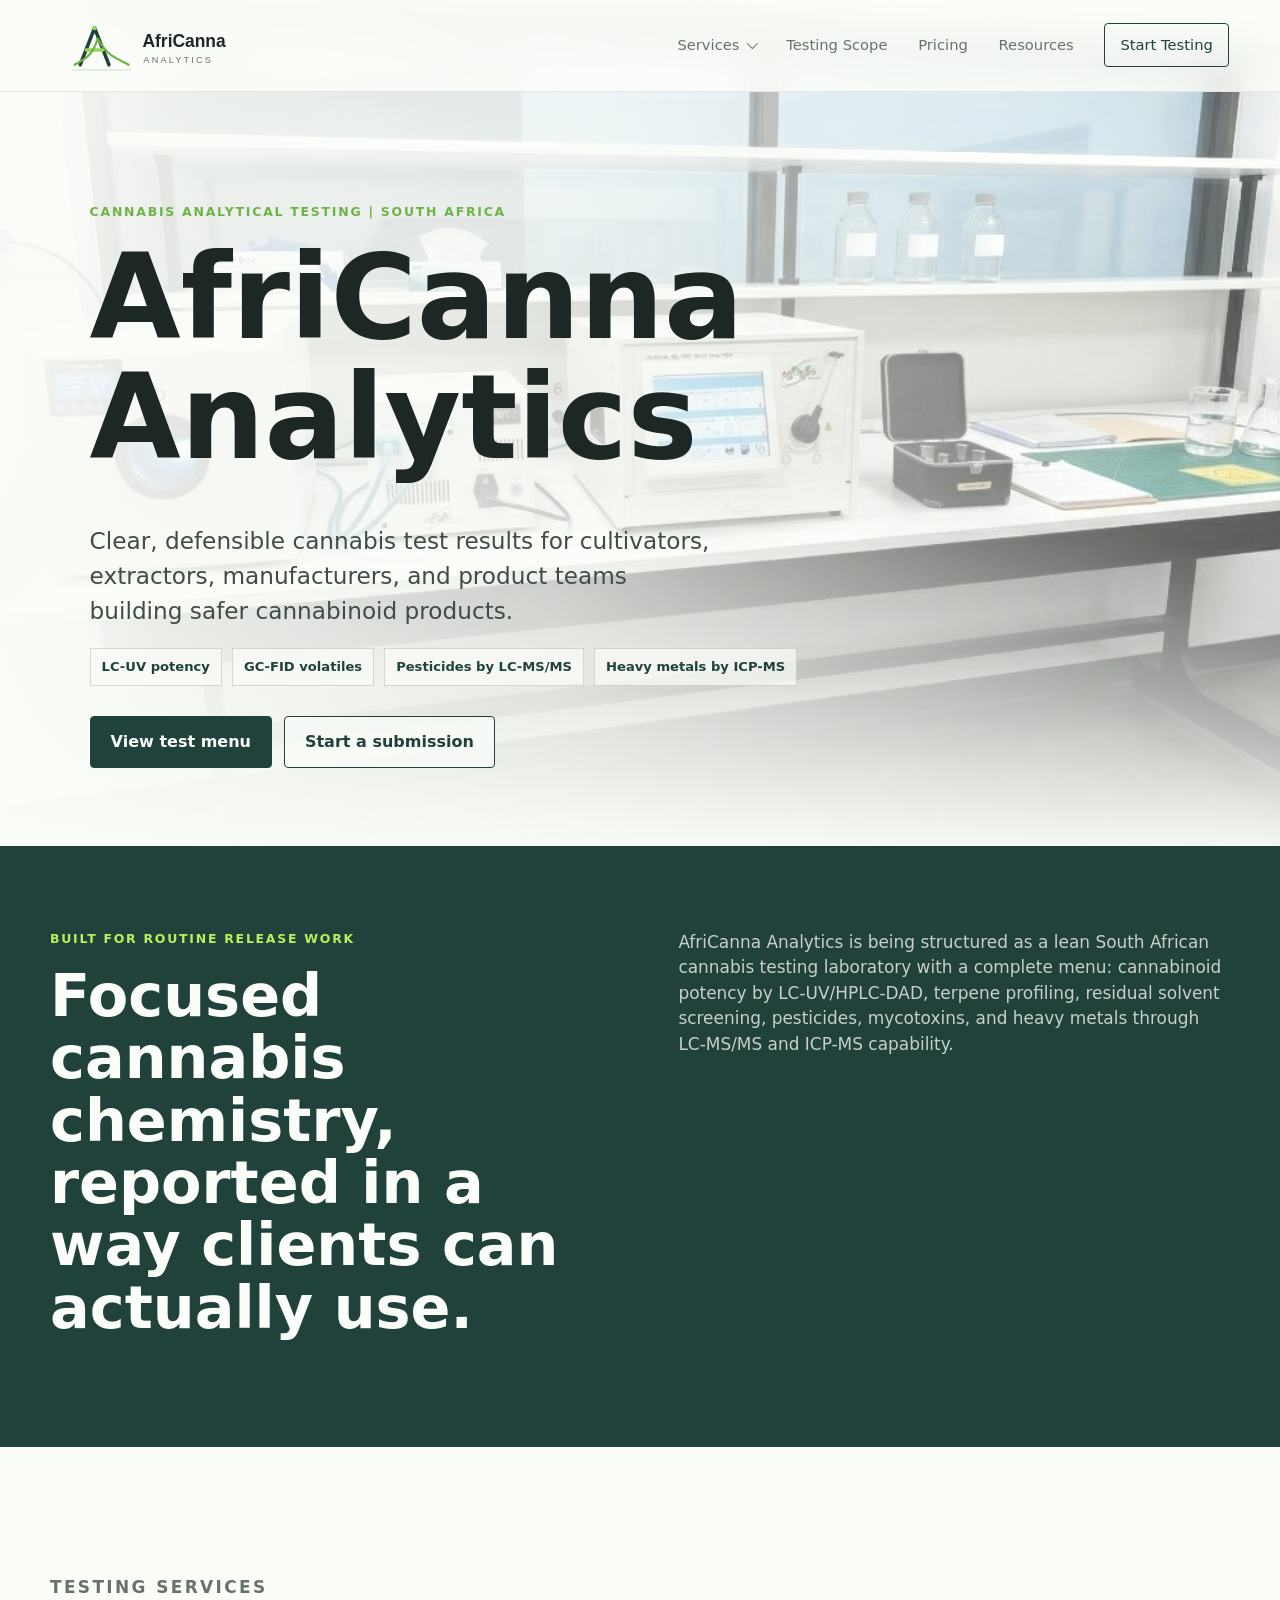
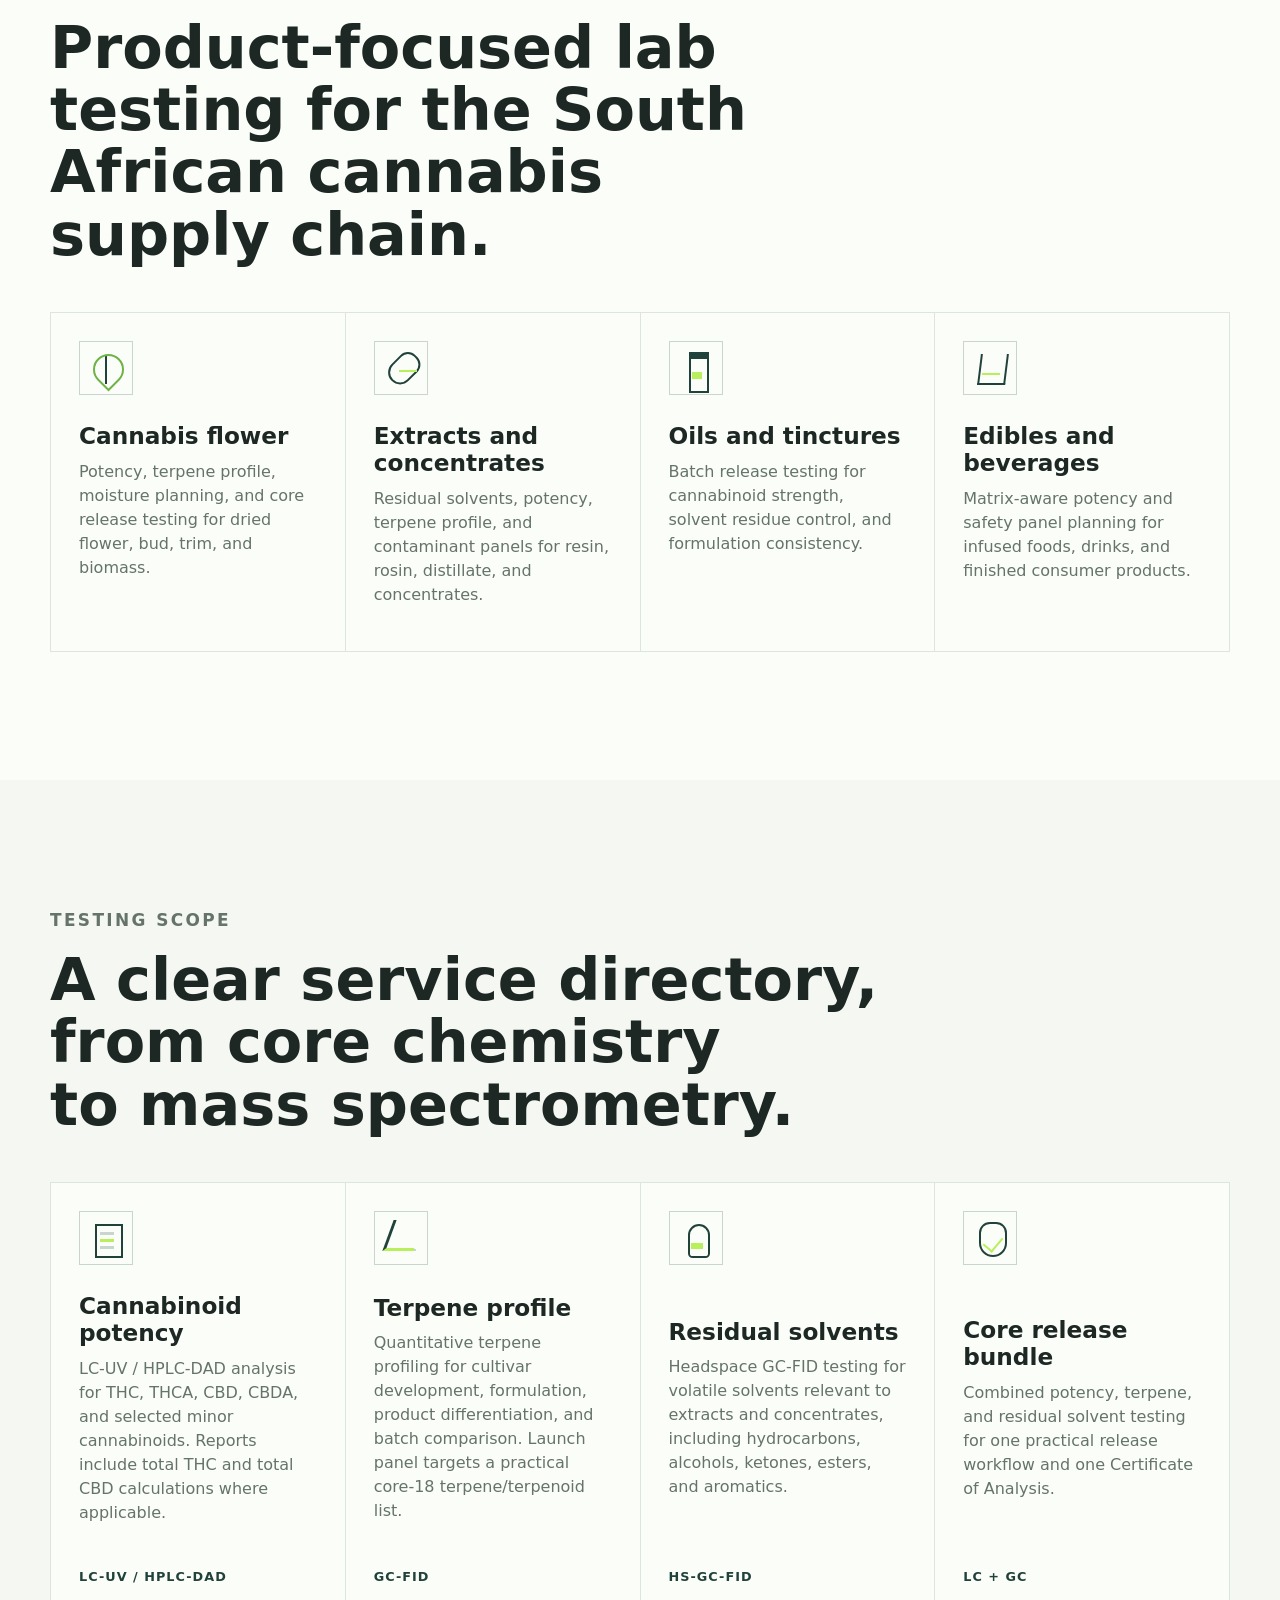
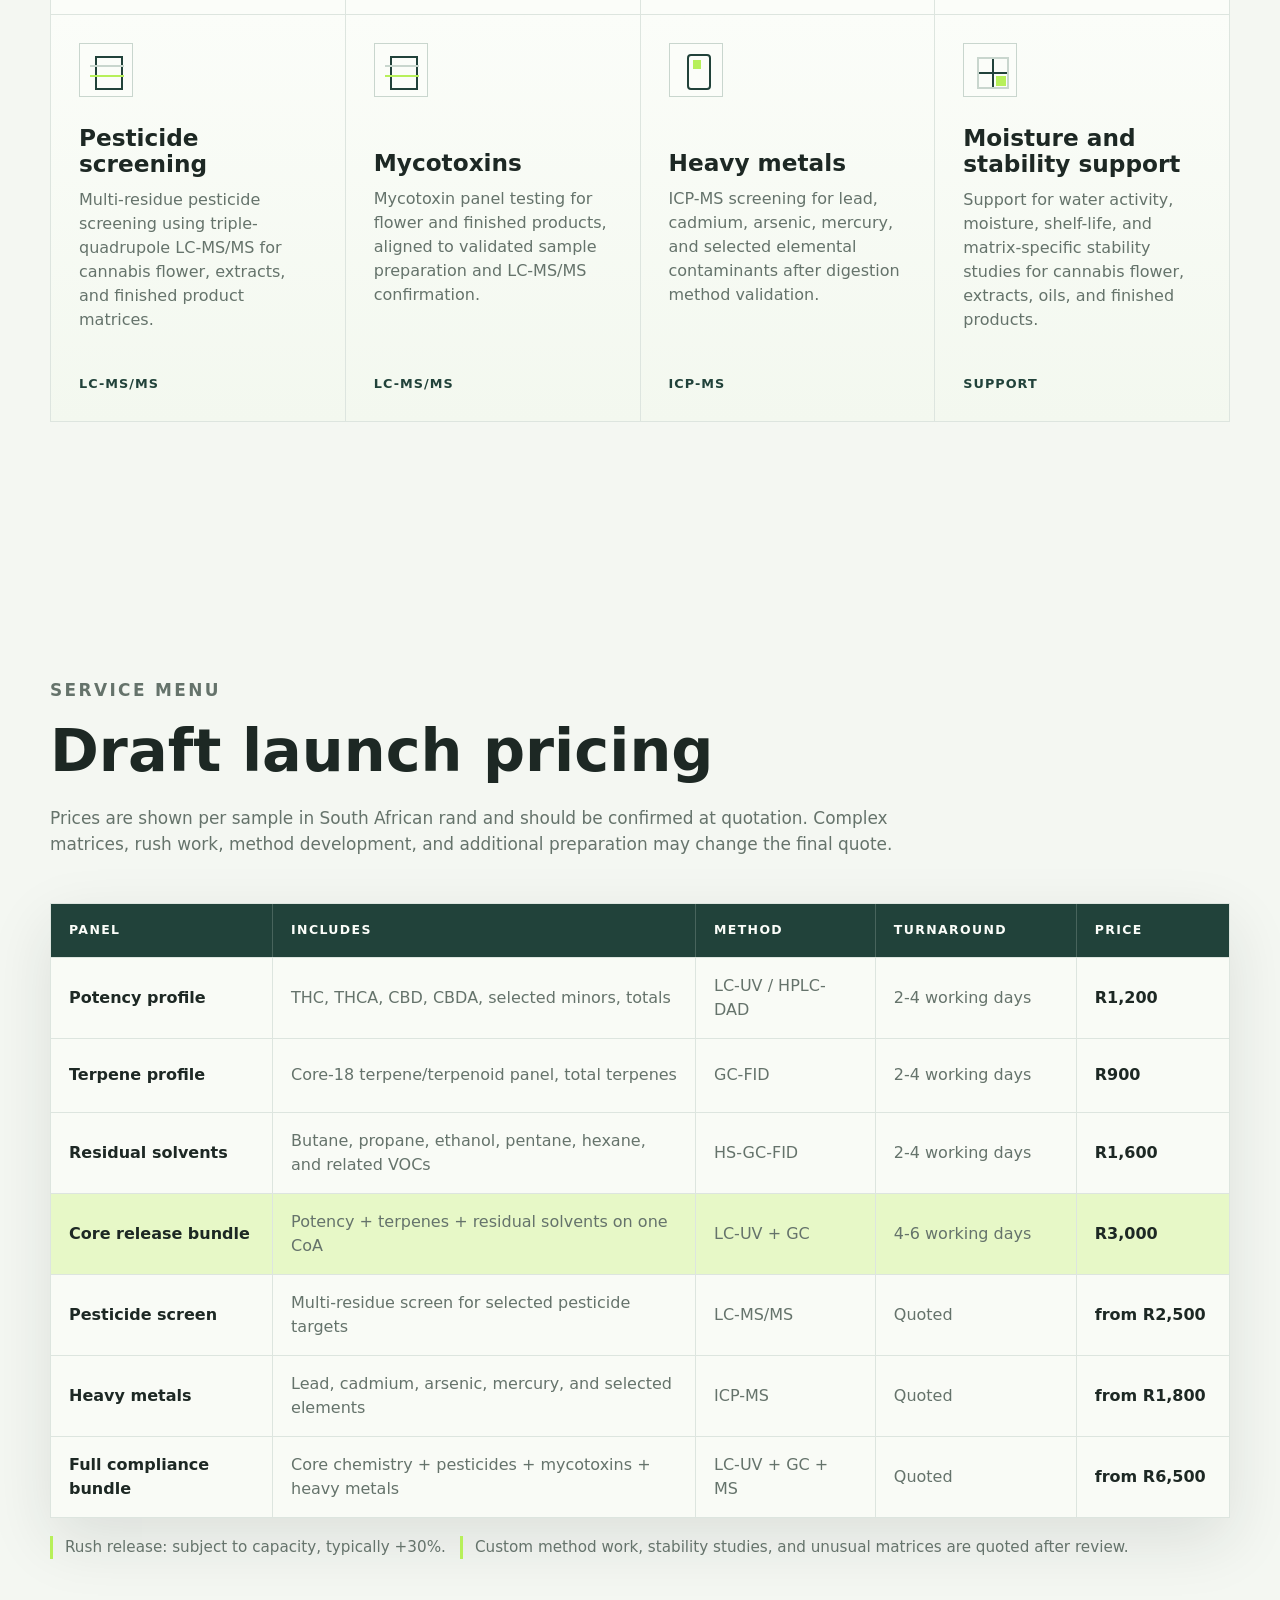
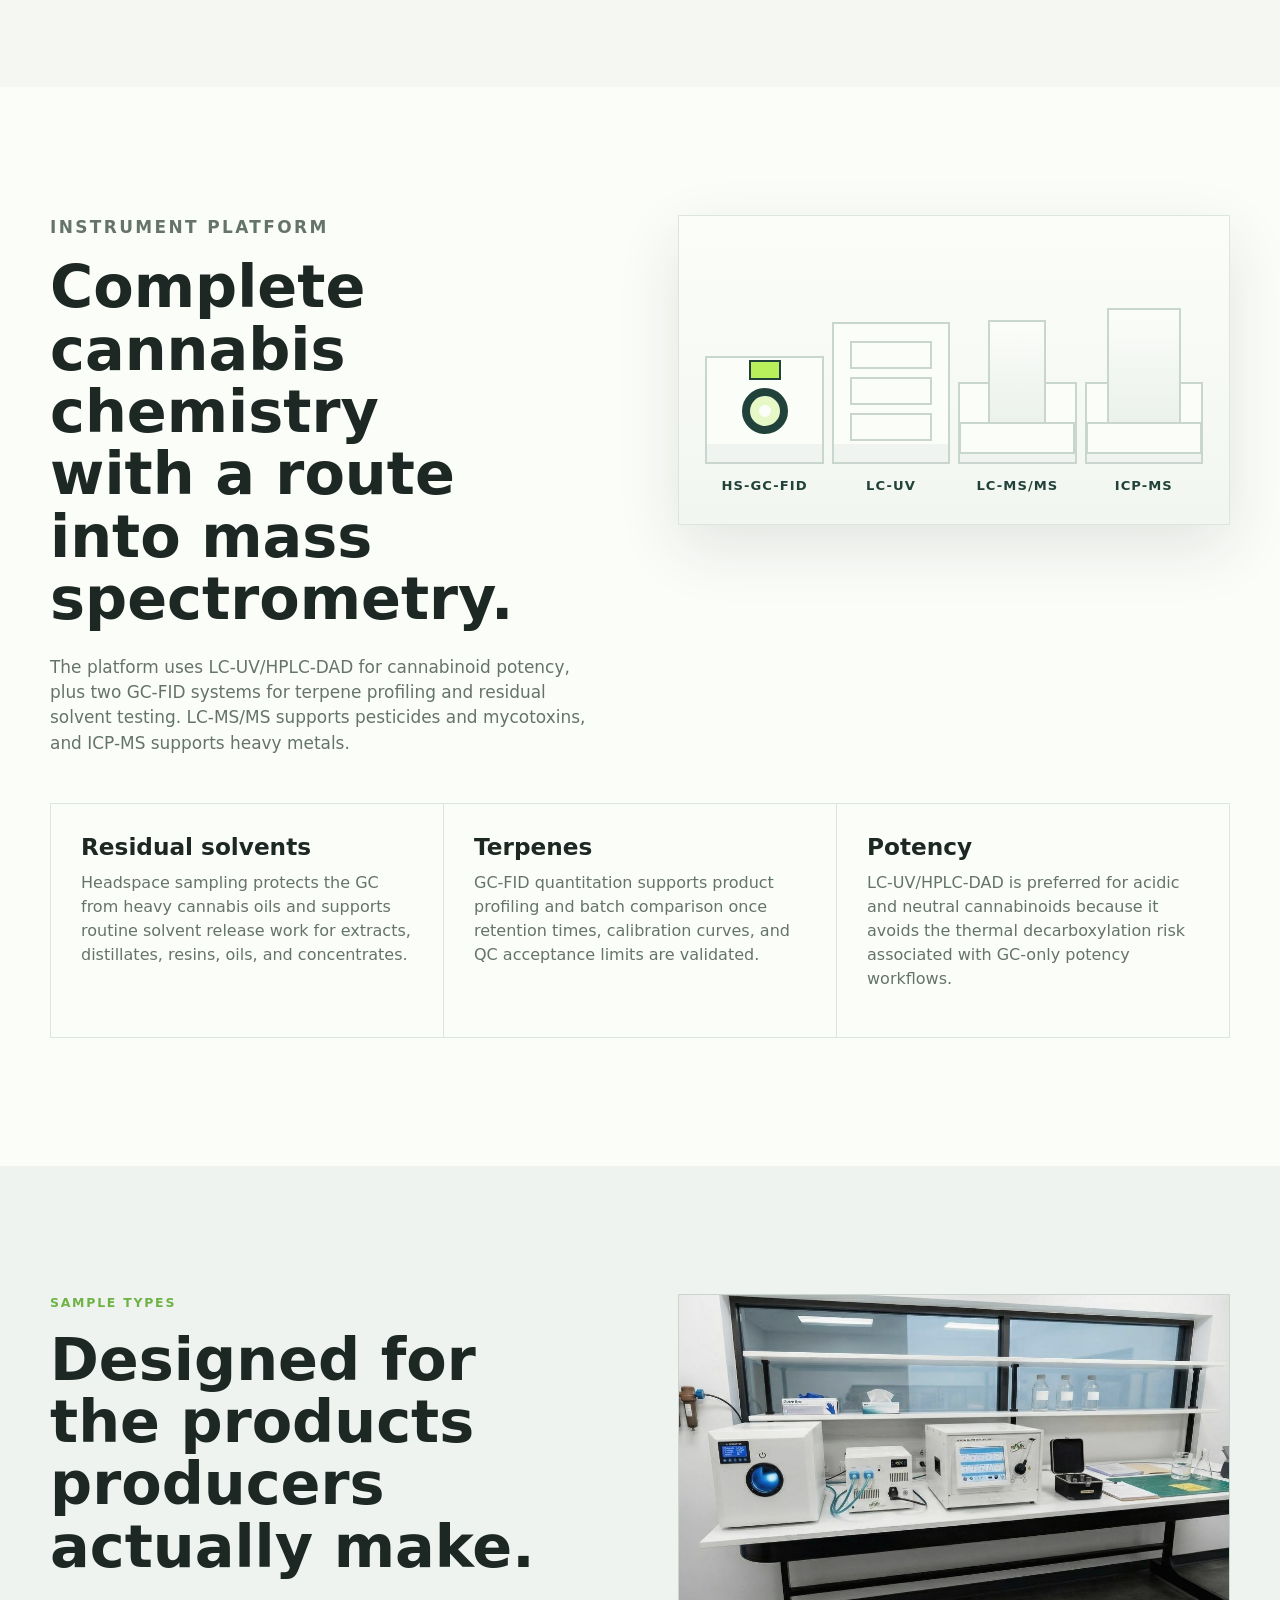
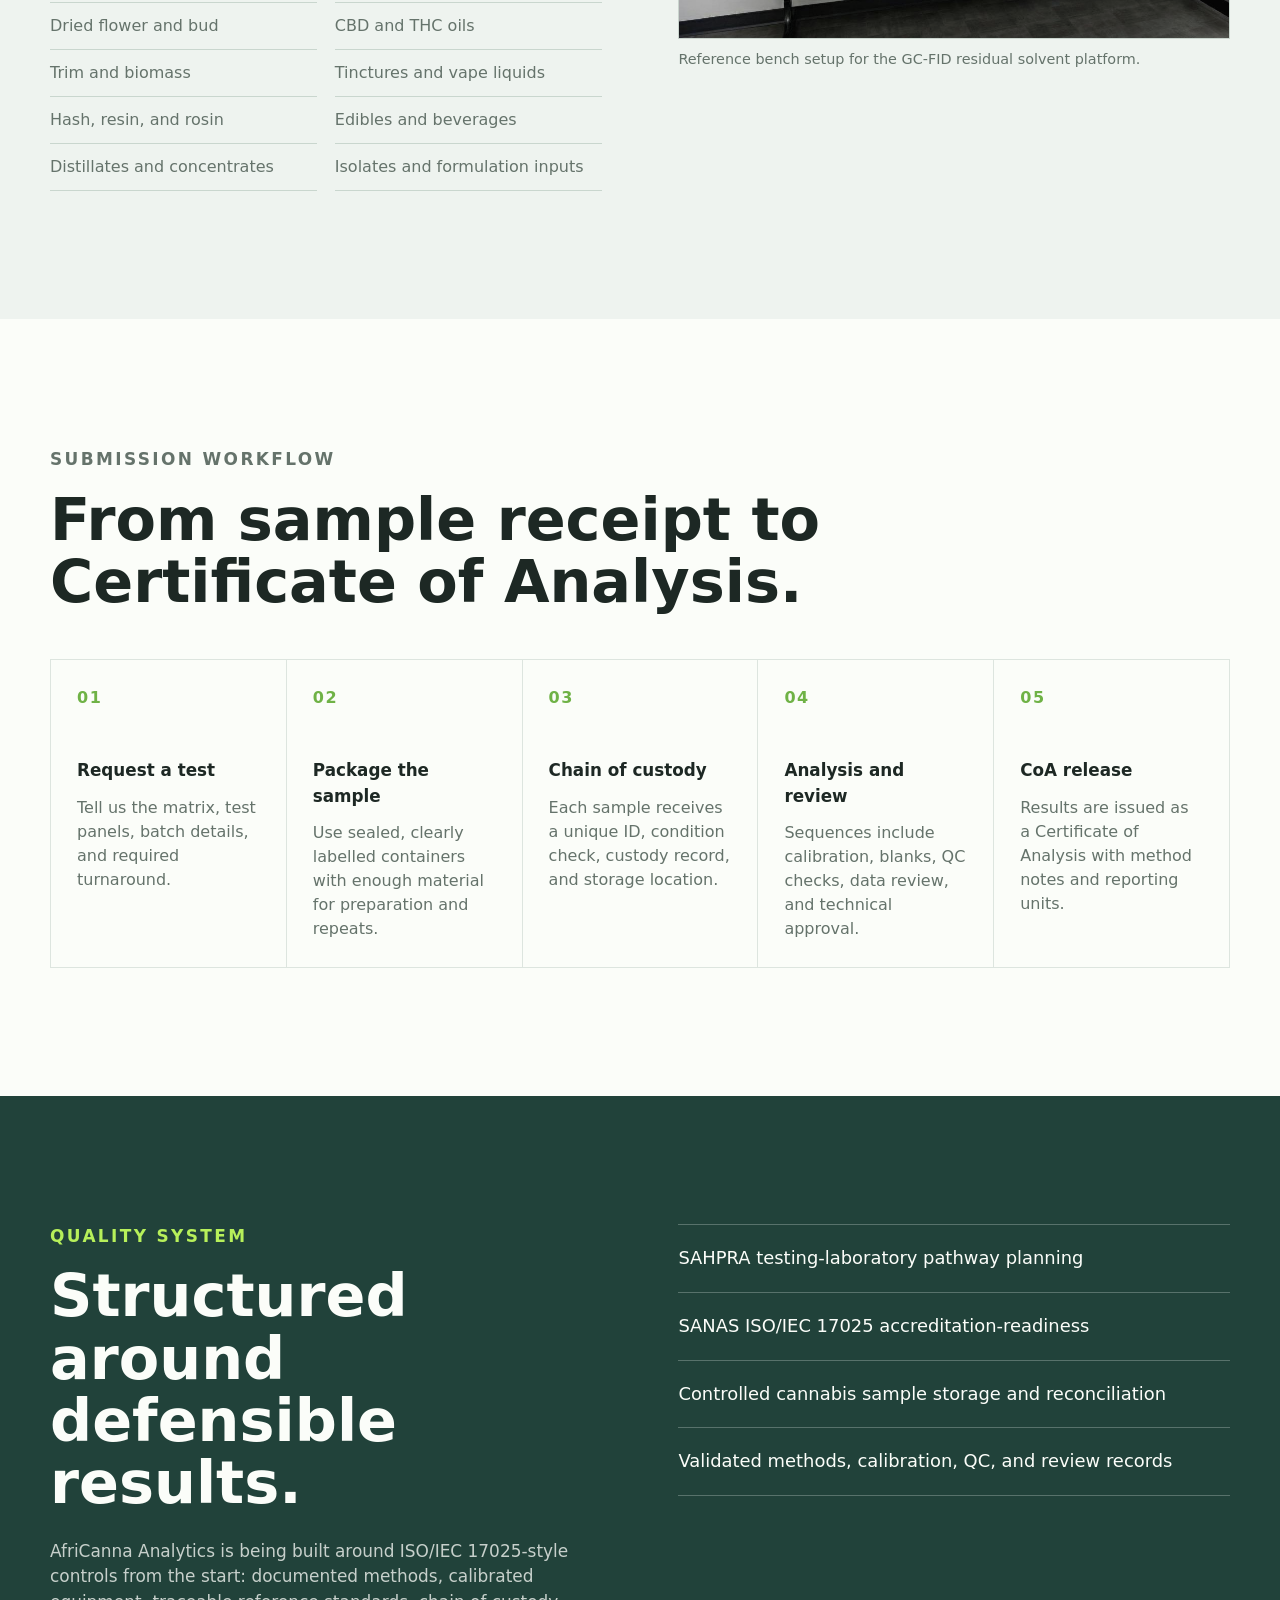
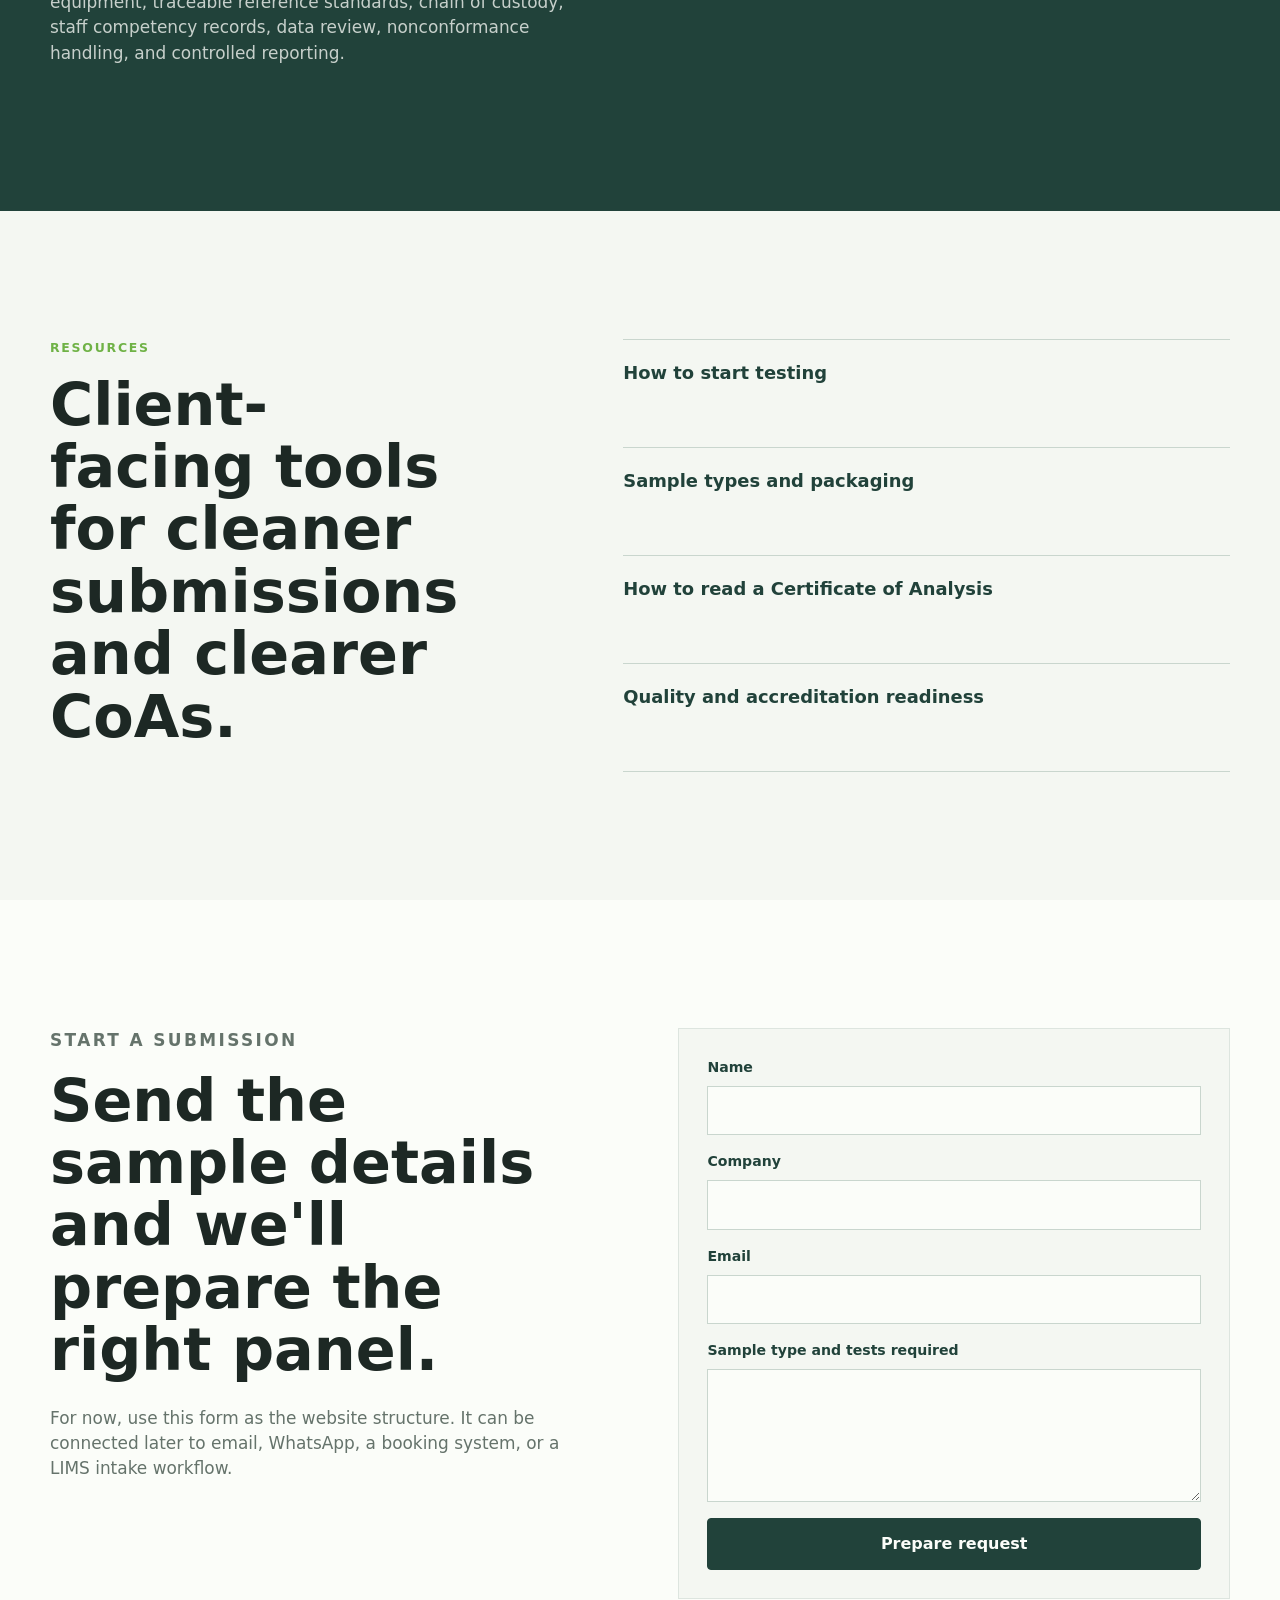
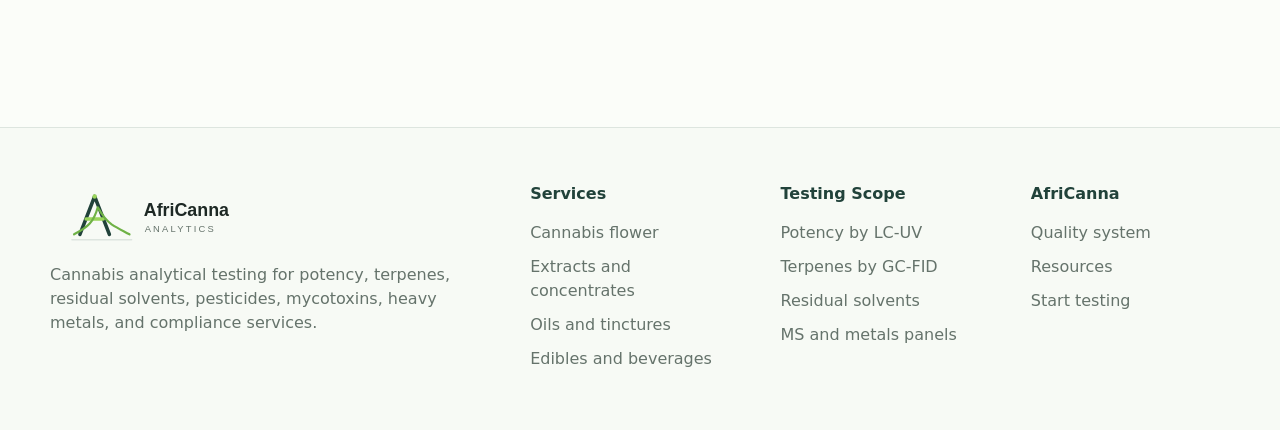
==== index.html @ adf831df "Add files via upload" ====
<!doctype html>
<html lang="en">
  <head>
    <meta charset="utf-8" />
    <meta name="viewport" content="width=device-width, initial-scale=1" />
    <title>AfriCanna Analytics | Cannabis Testing Laboratory South Africa</title>
    <meta
      name="description"
      content="AfriCanna Analytics is a South African cannabis analytical testing laboratory focused on potency, terpene profiling, residual solvents, pesticides, mycotoxins, heavy metals, and compliance testing."
    />
    <link rel="preload" href="assets/nira-lab-bench.jpeg?v=hero-methods-v9" as="image" />
    <link rel="stylesheet" href="styles.css?v=hero-methods-v9" />
  </head>
  <body>
    <header class="site-header">
      <a class="brand" href="#top" aria-label="AfriCanna Analytics home">
        <img src="assets/logo-africanna-primary.svg?v=hero-methods-v9" alt="AfriCanna Analytics" />
      </a>
      <nav class="main-nav" aria-label="Primary navigation">
        <div class="nav-item nav-item--mega">
          <a href="#services" aria-haspopup="true" aria-expanded="false">Services</a>
          <div class="mega-menu" aria-label="Services menu">
            <div>
              <p>Testing by product</p>
              <a href="#services">Cannabis flower</a>
              <a href="#services">Extracts and concentrates</a>
              <a href="#services">Oils and tinctures</a>
              <a href="#services">Edibles and beverages</a>
            </div>
            <div>
              <p>Testing panels</p>
              <a href="#testing-scope">Potency by LC-UV</a>
              <a href="#testing-scope">Terpene profiling</a>
              <a href="#testing-scope">Residual solvents</a>
              <a href="#testing-scope">Pesticides, mycotoxins, metals</a>
            </div>
            <div>
              <p>Compliance</p>
              <a href="#pricing">Core release bundle</a>
              <a href="#methods">Instrument platform</a>
              <a href="#quality">Quality system</a>
              <a href="#contact">Start testing</a>
            </div>
          </div>
        </div>
        <a href="#testing-scope">Testing Scope</a>
        <a href="#pricing">Pricing</a>
        <a href="#resources">Resources</a>
        <a class="nav-cta" href="#contact">Start Testing</a>
      </nav>
    </header>

    <main id="top">
      <section class="hero">
        <div class="hero__image" aria-hidden="true"></div>
        <div class="hero__overlay"></div>
        <div class="hero__content">
          <p class="eyebrow">Cannabis analytical testing | South Africa</p>
          <h1>AfriCanna Analytics</h1>
          <p class="hero__lead">
            Clear, defensible cannabis test results for cultivators, extractors, manufacturers,
            and product teams building safer cannabinoid products.
          </p>
          <div class="hero__proof" aria-label="Laboratory focus">
            <span>LC-UV potency</span>
            <span>GC-FID volatiles</span>
            <span>Pesticides by LC-MS/MS</span>
            <span>Heavy metals by ICP-MS</span>
          </div>
          <div class="hero__actions" aria-label="Primary actions">
            <a class="button button--solid" href="#pricing">View test menu</a>
            <a class="button button--ghost" href="#contact">Start a submission</a>
          </div>
        </div>
      </section>

      <section class="intro band">
        <div class="wrap intro__grid">
          <div>
            <p class="kicker">Built for routine release work</p>
            <h2>Focused cannabis chemistry, reported in a way clients can actually use.</h2>
          </div>
          <p>
            AfriCanna Analytics is being structured as a lean South African cannabis testing
            laboratory with a complete menu: cannabinoid potency by LC-UV/HPLC-DAD, terpene
            profiling, residual solvent screening, pesticides, mycotoxins, and heavy metals
            through LC-MS/MS and ICP-MS capability.
          </p>
        </div>
      </section>

      <section id="services" class="section">
        <div class="wrap">
          <div class="section-heading">
            <p class="kicker">Testing services</p>
            <h2>Product-focused lab testing for the South African cannabis supply chain.</h2>
          </div>

          <div class="product-grid">
            <article class="product-card">
              <span class="lab-icon lab-icon--flower" aria-hidden="true"></span>
              <h3>Cannabis flower</h3>
              <p>Potency, terpene profile, moisture planning, and core release testing for dried flower, bud, trim, and biomass.</p>
            </article>
            <article class="product-card">
              <span class="lab-icon lab-icon--drop" aria-hidden="true"></span>
              <h3>Extracts and concentrates</h3>
              <p>Residual solvents, potency, terpene profile, and contaminant panels for resin, rosin, distillate, and concentrates.</p>
            </article>
            <article class="product-card">
              <span class="lab-icon lab-icon--vial" aria-hidden="true"></span>
              <h3>Oils and tinctures</h3>
              <p>Batch release testing for cannabinoid strength, solvent residue control, and formulation consistency.</p>
            </article>
            <article class="product-card">
              <span class="lab-icon lab-icon--beaker" aria-hidden="true"></span>
              <h3>Edibles and beverages</h3>
              <p>Matrix-aware potency and safety panel planning for infused foods, drinks, and finished consumer products.</p>
            </article>
          </div>
        </div>
      </section>

      <section id="testing-scope" class="section section--soft">
        <div class="wrap">
          <div class="section-heading">
            <p class="kicker">Testing scope</p>
            <h2>A clear service directory, from core chemistry to mass spectrometry.</h2>
          </div>

          <div class="scope-grid">
            <article class="scope-card">
              <span class="lab-icon lab-icon--lc" aria-hidden="true"></span>
              <div>
                <h3>Cannabinoid potency</h3>
                <p>
                  LC-UV / HPLC-DAD analysis for THC, THCA, CBD, CBDA, and selected minor cannabinoids.
                  Reports include total THC and total CBD calculations where applicable.
                </p>
              </div>
              <p class="scope-card__method">LC-UV / HPLC-DAD</p>
            </article>

            <article class="scope-card">
              <span class="lab-icon lab-icon--chrom" aria-hidden="true"></span>
              <div>
                <h3>Terpene profile</h3>
                <p>
                  Quantitative terpene profiling for cultivar development, formulation, product
                  differentiation, and batch comparison. Launch panel targets a practical core-18
                  terpene/terpenoid list.
                </p>
              </div>
              <p class="scope-card__method">GC-FID</p>
            </article>

            <article class="scope-card">
              <span class="lab-icon lab-icon--solvent" aria-hidden="true"></span>
              <div>
                <h3>Residual solvents</h3>
                <p>
                  Headspace GC-FID testing for volatile solvents relevant to extracts and
                  concentrates, including hydrocarbons, alcohols, ketones, esters, and aromatics.
                </p>
              </div>
              <p class="scope-card__method">HS-GC-FID</p>
            </article>

            <article class="scope-card">
              <span class="lab-icon lab-icon--shield" aria-hidden="true"></span>
              <div>
                <h3>Core release bundle</h3>
                <p>
                  Combined potency, terpene, and residual solvent testing for one practical release
                  workflow and one Certificate of Analysis.
                </p>
              </div>
              <p class="scope-card__method">LC + GC</p>
            </article>

            <article class="scope-card scope-card--complete">
              <span class="lab-icon lab-icon--ms" aria-hidden="true"></span>
              <div>
                <h3>Pesticide screening</h3>
                <p>
                  Multi-residue pesticide screening using triple-quadrupole LC-MS/MS for cannabis
                  flower, extracts, and finished product matrices.
                </p>
              </div>
              <p class="scope-card__method">LC-MS/MS</p>
            </article>

            <article class="scope-card scope-card--complete">
              <span class="lab-icon lab-icon--ms" aria-hidden="true"></span>
              <div>
                <h3>Mycotoxins</h3>
                <p>
                  Mycotoxin panel testing for flower and finished products, aligned to validated
                  sample preparation and LC-MS/MS confirmation.
                </p>
              </div>
              <p class="scope-card__method">LC-MS/MS</p>
            </article>

            <article class="scope-card scope-card--complete">
              <span class="lab-icon lab-icon--metal" aria-hidden="true"></span>
              <div>
                <h3>Heavy metals</h3>
                <p>
                  ICP-MS screening for lead, cadmium, arsenic, mercury, and selected elemental
                  contaminants after digestion method validation.
                </p>
              </div>
              <p class="scope-card__method">ICP-MS</p>
            </article>

            <article class="scope-card scope-card--complete">
              <span class="lab-icon lab-icon--matrix" aria-hidden="true"></span>
              <div>
                <h3>Moisture and stability support</h3>
                <p>
                  Support for water activity, moisture, shelf-life, and matrix-specific stability
                  studies for cannabis flower, extracts, oils, and finished products.
                </p>
              </div>
              <p class="scope-card__method">Support</p>
            </article>
          </div>
        </div>
      </section>

      <section id="pricing" class="section section--soft">
        <div class="wrap">
          <div class="section-heading">
            <p class="kicker">Service menu</p>
            <h2>Draft launch pricing</h2>
            <p>
              Prices are shown per sample in South African rand and should be confirmed at quotation.
              Complex matrices, rush work, method development, and additional preparation may change
              the final quote.
            </p>
          </div>

          <div class="price-table" role="table" aria-label="AfriCanna Analytics service pricing">
            <div class="price-row price-row--head" role="row">
              <span role="columnheader">Panel</span>
              <span role="columnheader">Includes</span>
              <span role="columnheader">Method</span>
              <span role="columnheader">Turnaround</span>
              <span role="columnheader">Price</span>
            </div>
            <div class="price-row" role="row">
              <span role="cell">Potency profile</span>
              <span role="cell">THC, THCA, CBD, CBDA, selected minors, totals</span>
              <span role="cell">LC-UV / HPLC-DAD</span>
              <span role="cell">2-4 working days</span>
              <span role="cell">R1,200</span>
            </div>
            <div class="price-row" role="row">
              <span role="cell">Terpene profile</span>
              <span role="cell">Core-18 terpene/terpenoid panel, total terpenes</span>
              <span role="cell">GC-FID</span>
              <span role="cell">2-4 working days</span>
              <span role="cell">R900</span>
            </div>
            <div class="price-row" role="row">
              <span role="cell">Residual solvents</span>
              <span role="cell">Butane, propane, ethanol, pentane, hexane, and related VOCs</span>
              <span role="cell">HS-GC-FID</span>
              <span role="cell">2-4 working days</span>
              <span role="cell">R1,600</span>
            </div>
            <div class="price-row price-row--highlight" role="row">
              <span role="cell">Core release bundle</span>
              <span role="cell">Potency + terpenes + residual solvents on one CoA</span>
              <span role="cell">LC-UV + GC</span>
              <span role="cell">4-6 working days</span>
              <span role="cell">R3,000</span>
            </div>
            <div class="price-row" role="row">
              <span role="cell">Pesticide screen</span>
              <span role="cell">Multi-residue screen for selected pesticide targets</span>
              <span role="cell">LC-MS/MS</span>
              <span role="cell">Quoted</span>
              <span role="cell">from R2,500</span>
            </div>
            <div class="price-row" role="row">
              <span role="cell">Heavy metals</span>
              <span role="cell">Lead, cadmium, arsenic, mercury, and selected elements</span>
              <span role="cell">ICP-MS</span>
              <span role="cell">Quoted</span>
              <span role="cell">from R1,800</span>
            </div>
            <div class="price-row" role="row">
              <span role="cell">Full compliance bundle</span>
              <span role="cell">Core chemistry + pesticides + mycotoxins + heavy metals</span>
              <span role="cell">LC-UV + GC + MS</span>
              <span role="cell">Quoted</span>
              <span role="cell">from R6,500</span>
            </div>
          </div>

          <div class="pricing-notes">
            <p>Rush release: subject to capacity, typically +30%.</p>
            <p>Custom method work, stability studies, and unusual matrices are quoted after review.</p>
          </div>
        </div>
      </section>

      <section id="methods" class="section">
        <div class="wrap methods-grid">
          <div class="method-copy">
            <p class="kicker">Instrument platform</p>
            <h2>Complete cannabis chemistry with a route into mass spectrometry.</h2>
            <p>
              The platform uses LC-UV/HPLC-DAD for cannabinoid potency, plus two GC-FID systems for
              terpene profiling and residual solvent testing. LC-MS/MS supports pesticides and
              mycotoxins, and ICP-MS supports heavy metals.
            </p>
          </div>

          <div class="instrument-panel" aria-label="Instrument platform diagram">
            <div class="instrument instrument--gc">
              <span class="instrument__screen"></span>
              <span class="instrument__door"></span>
              <p>HS-GC-FID</p>
            </div>
            <div class="instrument instrument--hplc">
              <span class="instrument__stack"></span>
              <span class="instrument__stack"></span>
              <span class="instrument__stack"></span>
              <p>LC-UV</p>
            </div>
            <div class="instrument instrument--ms">
              <span class="instrument__tower"></span>
              <span class="instrument__bench"></span>
              <p>LC-MS/MS</p>
            </div>
            <div class="instrument instrument--icp">
              <span class="instrument__tower instrument__tower--wide"></span>
              <span class="instrument__bench"></span>
              <p>ICP-MS</p>
            </div>
          </div>
        </div>

        <div class="wrap method-lanes">
          <article>
            <h3>Residual solvents</h3>
            <p>
              Headspace sampling protects the GC from heavy cannabis oils and supports routine
              solvent release work for extracts, distillates, resins, oils, and concentrates.
            </p>
          </article>
          <article>
            <h3>Terpenes</h3>
            <p>
              GC-FID quantitation supports product profiling and batch comparison once retention
              times, calibration curves, and QC acceptance limits are validated.
            </p>
          </article>
          <article>
            <h3>Potency</h3>
            <p>
              LC-UV/HPLC-DAD is preferred for acidic and neutral cannabinoids because it avoids the
              thermal decarboxylation risk associated with GC-only potency workflows.
            </p>
          </article>
        </div>
      </section>

      <section id="samples" class="section section--image">
        <div class="wrap sample-grid">
          <div>
            <p class="kicker">Sample types</p>
            <h2>Designed for the products producers actually make.</h2>
            <div class="sample-columns">
              <ul>
                <li>Dried flower and bud</li>
                <li>Trim and biomass</li>
                <li>Hash, resin, and rosin</li>
                <li>Distillates and concentrates</li>
              </ul>
              <ul>
                <li>CBD and THC oils</li>
                <li>Tinctures and vape liquids</li>
                <li>Edibles and beverages</li>
                <li>Isolates and formulation inputs</li>
              </ul>
            </div>
          </div>
          <figure>
            <img src="assets/nira-lab-bench.jpeg?v=hero-methods-v9" alt="NIRA-style analytical instruments on a laboratory bench" />
            <figcaption>Reference bench setup for the GC-FID residual solvent platform.</figcaption>
          </figure>
        </div>
      </section>

      <section class="section">
        <div class="wrap flow">
          <div class="section-heading">
            <p class="kicker">Submission workflow</p>
            <h2>From sample receipt to Certificate of Analysis.</h2>
          </div>
          <ol class="steps">
            <li>
              <span>01</span>
              <strong>Request a test</strong>
              <p>Tell us the matrix, test panels, batch details, and required turnaround.</p>
            </li>
            <li>
              <span>02</span>
              <strong>Package the sample</strong>
              <p>Use sealed, clearly labelled containers with enough material for preparation and repeats.</p>
            </li>
            <li>
              <span>03</span>
              <strong>Chain of custody</strong>
              <p>Each sample receives a unique ID, condition check, custody record, and storage location.</p>
            </li>
            <li>
              <span>04</span>
              <strong>Analysis and review</strong>
              <p>Sequences include calibration, blanks, QC checks, data review, and technical approval.</p>
            </li>
            <li>
              <span>05</span>
              <strong>CoA release</strong>
              <p>Results are issued as a Certificate of Analysis with method notes and reporting units.</p>
            </li>
          </ol>
        </div>
      </section>

      <section id="quality" class="section section--quality">
        <div class="wrap quality-grid">
          <div>
            <p class="kicker">Quality system</p>
            <h2>Structured around defensible results.</h2>
            <p>
              AfriCanna Analytics is being built around ISO/IEC 17025-style controls from the start:
              documented methods, calibrated equipment, traceable reference standards, chain of
              custody, staff competency records, data review, nonconformance handling, and controlled
              reporting.
            </p>
          </div>
          <div class="quality-list">
            <p>SAHPRA testing-laboratory pathway planning</p>
            <p>SANAS ISO/IEC 17025 accreditation-readiness</p>
            <p>Controlled cannabis sample storage and reconciliation</p>
            <p>Validated methods, calibration, QC, and review records</p>
          </div>
        </div>
      </section>

      <section id="resources" class="section resources">
        <div class="wrap resources-grid">
          <div>
            <p class="kicker">Resources</p>
            <h2>Client-facing tools for cleaner submissions and clearer CoAs.</h2>
          </div>
          <div class="resource-list">
            <a href="#contact">How to start testing</a>
            <a href="#samples">Sample types and packaging</a>
            <a href="#methods">How to read a Certificate of Analysis</a>
            <a href="#quality">Quality and accreditation readiness</a>
          </div>
        </div>
      </section>

      <section id="contact" class="section contact">
        <div class="wrap contact-grid">
          <div>
            <p class="kicker">Start a submission</p>
            <h2>Send the sample details and we'll prepare the right panel.</h2>
            <p>
              For now, use this form as the website structure. It can be connected later to email,
              WhatsApp, a booking system, or a LIMS intake workflow.
            </p>
          </div>
          <form class="contact-form">
            <label>
              Name
              <input type="text" name="name" autocomplete="name" />
            </label>
            <label>
              Company
              <input type="text" name="company" autocomplete="organization" />
            </label>
            <label>
              Email
              <input type="email" name="email" autocomplete="email" />
            </label>
            <label>
              Sample type and tests required
              <textarea name="message" rows="5"></textarea>
            </label>
            <button type="button">Prepare request</button>
          </form>
        </div>
      </section>
    </main>

    <footer class="site-footer">
      <div class="wrap footer-grid">
        <div>
          <img src="assets/logo-africanna-primary.svg?v=hero-methods-v9" alt="AfriCanna Analytics" />
          <p>
            Cannabis analytical testing for potency, terpenes, residual solvents, pesticides,
            mycotoxins, heavy metals, and compliance services.
          </p>
        </div>
        <div>
          <p class="footer-title">Services</p>
          <a href="#services">Cannabis flower</a>
          <a href="#services">Extracts and concentrates</a>
          <a href="#services">Oils and tinctures</a>
          <a href="#services">Edibles and beverages</a>
        </div>
        <div>
          <p class="footer-title">Testing Scope</p>
          <a href="#testing-scope">Potency by LC-UV</a>
          <a href="#testing-scope">Terpenes by GC-FID</a>
          <a href="#testing-scope">Residual solvents</a>
          <a href="#testing-scope">MS and metals panels</a>
        </div>
        <div>
          <p class="footer-title">AfriCanna</p>
          <a href="#quality">Quality system</a>
          <a href="#resources">Resources</a>
          <a href="#contact">Start testing</a>
        </div>
      </div>
    </footer>
    <script>
      const servicesItem = document.querySelector(".nav-item--mega");
      const servicesLink = servicesItem?.querySelector(":scope > a");

      servicesLink?.addEventListener("click", (event) => {
        if (!servicesItem.classList.contains("is-open")) {
          event.preventDefault();
          servicesItem.classList.add("is-open");
          servicesLink.setAttribute("aria-expanded", "true");
        }
      });

      document.addEventListener("click", (event) => {
        if (!servicesItem?.contains(event.target)) {
          servicesItem?.classList.remove("is-open");
          servicesLink?.setAttribute("aria-expanded", "false");
        }
      });

      document.addEventListener("keydown", (event) => {
        if (event.key === "Escape") {
          servicesItem?.classList.remove("is-open");
          servicesLink?.setAttribute("aria-expanded", "false");
        }
      });
    </script>
  </body>
</html>
---- styles.css ----
:root {
  --ink: #1d2824;
  --muted: #65736b;
  --line: #dde5df;
  --line-strong: #c9d6ce;
  --white: #fbfdf9;
  --soft: #f4f7f2;
  --wash: #eaf0eb;
  --green: #21423a;
  --leaf: #6fb246;
  --lime: #b7f05a;
  --lime-soft: #e7f8c7;
  --shadow: 0 22px 60px rgba(29, 40, 36, 0.11);
  --max: 1180px;
  color-scheme: light;
}

* {
  box-sizing: border-box;
}

html {
  scroll-behavior: smooth;
}

body {
  margin: 0;
  background: var(--white);
  color: var(--ink);
  font-family: Inter, ui-sans-serif, system-ui, -apple-system, BlinkMacSystemFont, "Segoe UI", sans-serif;
  line-height: 1.5;
}

img {
  display: block;
  max-width: 100%;
}

a {
  color: inherit;
  text-decoration: none;
}

.wrap {
  width: min(var(--max), calc(100% - 40px));
  margin: 0 auto;
}

.site-header {
  position: fixed;
  inset: 0 0 auto;
  z-index: 20;
  display: flex;
  align-items: center;
  justify-content: space-between;
  gap: 24px;
  min-height: 78px;
  padding: 14px clamp(20px, 4vw, 52px);
  background: rgba(251, 253, 249, 0.87);
  border-bottom: 1px solid rgba(221, 229, 223, 0.85);
  backdrop-filter: blur(18px);
  overflow: visible;
}

.brand {
  display: inline-flex;
  align-items: center;
  width: 244px;
}

.brand img {
  width: 100%;
  height: auto;
}

.main-nav {
  position: relative;
  display: flex;
  align-items: center;
  gap: clamp(14px, 2.4vw, 34px);
  color: var(--muted);
  font-size: 0.92rem;
  overflow: visible;
}

.main-nav a {
  border-bottom: 1px solid transparent;
  padding: 8px 0;
}

.main-nav a:hover {
  color: var(--ink);
  border-color: var(--lime);
}

.nav-item {
  position: relative;
}

.nav-item--mega {
  position: static;
}

.nav-item > a {
  display: inline-flex;
  align-items: center;
  gap: 8px;
}

.nav-item > a::after {
  content: "";
  width: 7px;
  height: 7px;
  border-right: 1px solid currentColor;
  border-bottom: 1px solid currentColor;
  transform: rotate(45deg) translateY(-2px);
}

.mega-menu {
  position: absolute;
  top: calc(100% + 18px);
  right: 0;
  left: auto;
  width: min(760px, calc(100vw - 56px));
  display: grid;
  grid-template-columns: repeat(3, minmax(0, 1fr));
  gap: 1px;
  visibility: hidden;
  opacity: 0;
  transform: translateY(8px);
  pointer-events: none;
  background: var(--line);
  border: 1px solid var(--line);
  box-shadow: var(--shadow);
  transition: opacity 160ms ease, transform 160ms ease, visibility 160ms ease;
}

.nav-item:hover .mega-menu,
.nav-item:focus-within .mega-menu,
.nav-item--mega.is-open .mega-menu {
  visibility: visible;
  opacity: 1;
  transform: translateY(0);
  pointer-events: auto;
}

.mega-menu div {
  min-height: 220px;
  padding: 22px;
  background: rgba(251, 253, 249, 0.98);
}

.mega-menu p {
  margin: 0 0 15px;
  color: var(--green);
  font-size: 0.75rem;
  font-weight: 780;
  letter-spacing: 0.11em;
  text-transform: uppercase;
}

.mega-menu a {
  display: block;
  border-top: 1px solid var(--line);
  border-bottom: 0;
  padding: 12px 0;
  color: var(--muted);
}

.mega-menu a:hover {
  color: var(--ink);
}

.nav-cta {
  border: 1px solid var(--green) !important;
  border-radius: 4px;
  padding: 10px 15px !important;
  color: var(--green);
}

.hero {
  position: relative;
  min-height: 94svh;
  display: grid;
  align-items: end;
  overflow: hidden;
  isolation: isolate;
  padding: 132px 0 78px;
}

.hero__image,
.hero__overlay {
  position: absolute;
  inset: 0;
}

.hero__image {
  z-index: -3;
  background-image: url("assets/nira-lab-bench.jpeg");
  background-size: cover;
  background-position: center;
  filter: saturate(0.84) brightness(1.08);
  transform: scale(1.02);
}

.hero__overlay {
  z-index: -2;
  background:
    linear-gradient(90deg, rgba(251, 253, 249, 0.96) 0%, rgba(251, 253, 249, 0.78) 44%, rgba(251, 253, 249, 0.3) 100%),
    linear-gradient(0deg, rgba(251, 253, 249, 0.95) 0%, rgba(251, 253, 249, 0) 36%);
}

.hero__content {
  width: min(760px, calc(100% - 40px));
  margin-left: clamp(20px, 7vw, 92px);
}

.eyebrow,
.kicker {
  margin: 0 0 16px;
  color: var(--leaf);
  font-size: 0.78rem;
  font-weight: 720;
  letter-spacing: 0.14em;
  text-transform: uppercase;
}

h1,
h2,
h3,
p {
  margin-top: 0;
}

h1 {
  margin-bottom: 46px;
  font-size: clamp(3.8rem, 9.2vw, 8.2rem);
  line-height: 1.02;
  letter-spacing: 0;
  max-width: 900px;
  text-wrap: balance;
}

h2 {
  font-size: clamp(2.1rem, 4.6vw, 4.5rem);
  line-height: 1.06;
  letter-spacing: 0;
  margin-bottom: 24px;
  text-wrap: balance;
}

h3 {
  font-size: clamp(1.15rem, 1.9vw, 1.45rem);
  line-height: 1.15;
  margin-bottom: 10px;
}

.hero__lead {
  max-width: 620px;
  margin-bottom: 34px;
  color: #3f4d46;
  font-size: clamp(1.12rem, 2vw, 1.45rem);
}

.hero__proof {
  display: flex;
  flex-wrap: wrap;
  gap: 10px;
  margin: -14px 0 30px;
}

.hero__proof span {
  border: 1px solid rgba(33, 66, 58, 0.18);
  background: rgba(251, 253, 249, 0.72);
  color: var(--green);
  padding: 8px 11px;
  font-size: 0.82rem;
  font-weight: 680;
}

.hero__actions {
  display: flex;
  flex-wrap: wrap;
  gap: 12px;
}

.button,
.contact-form button {
  display: inline-flex;
  min-height: 48px;
  align-items: center;
  justify-content: center;
  border: 1px solid var(--green);
  border-radius: 4px;
  padding: 13px 20px;
  font: inherit;
  font-weight: 680;
  cursor: pointer;
  transition: transform 160ms ease, border-color 160ms ease, background 160ms ease;
}

.button:hover,
.contact-form button:hover {
  transform: translateY(-1px);
}

.button--solid,
.contact-form button {
  background: var(--green);
  color: var(--white);
}

.button--ghost {
  background: rgba(251, 253, 249, 0.65);
  color: var(--green);
}

.band {
  background: var(--green);
  color: var(--white);
}

.intro {
  padding: 84px 0;
}

.intro .kicker {
  color: var(--lime);
}

.intro__grid,
.quality-grid,
.contact-grid,
.methods-grid,
.sample-grid,
.footer-grid {
  display: grid;
  grid-template-columns: minmax(0, 1fr) minmax(0, 1fr);
  gap: clamp(34px, 6vw, 86px);
  align-items: start;
}

.intro p:not(.kicker),
.section-heading p,
.method-copy p,
.quality-grid p,
.contact-grid p {
  color: var(--muted);
  font-size: 1.06rem;
}

.intro p:not(.kicker) {
  color: rgba(251, 253, 249, 0.76);
  max-width: 680px;
}

.intro h2 {
  max-width: 680px;
}

.section {
  padding: clamp(78px, 10vw, 132px) 0;
}

.section--soft {
  background: var(--soft);
}

.section-heading {
  max-width: 860px;
  margin-bottom: 46px;
}

.product-grid,
.scope-grid {
  display: grid;
  gap: 1px;
  background: var(--line);
  border: 1px solid var(--line);
}

.product-grid {
  grid-template-columns: repeat(4, minmax(0, 1fr));
}

.scope-grid {
  grid-template-columns: repeat(4, minmax(0, 1fr));
}

.product-card,
.scope-card {
  position: relative;
  min-height: 282px;
  background: var(--white);
  padding: 28px;
}

.product-card h3,
.scope-card h3 {
  margin-top: 28px;
}

.product-card p,
.scope-card p {
  color: var(--muted);
}

.scope-card {
  display: grid;
  align-content: space-between;
}

.scope-card--complete {
  background: linear-gradient(180deg, #fbfdf9 0%, #f3f8ef 100%);
}

.scope-card__method {
  margin: 26px 0 0;
  color: var(--green) !important;
  font-size: 0.8rem;
  font-weight: 780;
  letter-spacing: 0.08em;
  text-transform: uppercase;
}

.lab-icon {
  position: relative;
  display: block;
  width: 54px;
  height: 54px;
  border: 1px solid var(--line-strong);
  background: #fbfdf9;
}

.lab-icon::before,
.lab-icon::after {
  content: "";
  position: absolute;
  display: block;
}

.lab-icon--flower::before {
  left: 25px;
  top: 14px;
  width: 2px;
  height: 28px;
  background: var(--green);
}

.lab-icon--flower::after {
  left: 13px;
  top: 12px;
  width: 27px;
  height: 27px;
  border: 2px solid var(--leaf);
  border-radius: 50% 50% 50% 0;
  transform: rotate(-45deg);
}

.lab-icon--drop::before {
  left: 17px;
  top: 9px;
  width: 20px;
  height: 31px;
  border: 2px solid var(--green);
  border-radius: 16px 16px 18px 18px;
  transform: rotate(45deg);
}

.lab-icon--drop::after {
  left: 24px;
  top: 28px;
  width: 18px;
  height: 2px;
  background: var(--lime);
}

.lab-icon--vial::before {
  left: 19px;
  top: 10px;
  width: 16px;
  height: 32px;
  border: 2px solid var(--green);
  border-top: 7px solid var(--green);
}

.lab-icon--vial::after {
  left: 22px;
  top: 30px;
  width: 10px;
  height: 7px;
  background: var(--lime);
}

.lab-icon--beaker::before {
  left: 15px;
  top: 12px;
  width: 24px;
  height: 29px;
  border: 2px solid var(--green);
  border-top: 0;
  transform: skewX(-7deg);
}

.lab-icon--beaker::after {
  left: 18px;
  top: 31px;
  width: 18px;
  height: 2px;
  background: var(--lime);
}

.lab-icon--lc::before,
.lab-icon--ms::before {
  left: 15px;
  top: 12px;
  width: 24px;
  height: 30px;
  border: 2px solid var(--green);
}

.lab-icon--lc::after {
  left: 20px;
  top: 20px;
  width: 14px;
  height: 3px;
  box-shadow: 0 7px 0 var(--lime), 0 14px 0 var(--line-strong);
  background: var(--line-strong);
}

.lab-icon--chrom::before {
  left: 11px;
  right: 11px;
  bottom: 13px;
  height: 2px;
  background: var(--line-strong);
}

.lab-icon--chrom::after {
  left: 13px;
  bottom: 13px;
  width: 28px;
  height: 28px;
  border-left: 3px solid var(--green);
  border-bottom: 3px solid var(--lime);
  transform: skewX(-20deg);
}

.lab-icon--solvent::before {
  left: 18px;
  top: 12px;
  width: 18px;
  height: 30px;
  border: 2px solid var(--green);
  border-radius: 12px 12px 5px 5px;
}

.lab-icon--solvent::after {
  left: 21px;
  top: 31px;
  width: 12px;
  height: 6px;
  background: var(--lime);
}

.lab-icon--shield::before {
  left: 15px;
  top: 10px;
  width: 24px;
  height: 31px;
  border: 2px solid var(--green);
  border-radius: 14px 14px 18px 18px;
}

.lab-icon--shield::after {
  left: 23px;
  top: 21px;
  width: 10px;
  height: 16px;
  border-right: 2px solid var(--lime);
  border-bottom: 2px solid var(--lime);
  transform: rotate(40deg);
}

.lab-icon--ms::after {
  left: 10px;
  top: 31px;
  width: 34px;
  height: 2px;
  background: var(--lime);
  box-shadow: 0 -10px 0 var(--line-strong);
}

.lab-icon--metal::before {
  left: 17px;
  top: 10px;
  width: 20px;
  height: 32px;
  border: 2px solid var(--green);
  border-radius: 4px;
}

.lab-icon--metal::after {
  left: 23px;
  top: 16px;
  width: 8px;
  height: 20px;
  background: linear-gradient(var(--lime) 0 45%, transparent 45% 100%);
}

.lab-icon--matrix::before {
  left: 13px;
  top: 13px;
  width: 28px;
  height: 28px;
  background:
    linear-gradient(90deg, transparent 47%, var(--green) 47% 53%, transparent 53%),
    linear-gradient(0deg, transparent 47%, var(--green) 47% 53%, transparent 53%);
  border: 2px solid var(--line-strong);
}

.lab-icon--matrix::after {
  right: 10px;
  bottom: 10px;
  width: 10px;
  height: 10px;
  background: var(--lime);
}

.service-list {
  border-top: 1px solid var(--line);
}

.service {
  display: grid;
  grid-template-columns: 78px minmax(0, 1fr) 150px;
  gap: 28px;
  padding: 34px 0;
  border-bottom: 1px solid var(--line);
}

.service__number {
  color: var(--leaf);
  font-size: 0.82rem;
  font-weight: 760;
  letter-spacing: 0.12em;
}

.service p {
  color: var(--muted);
  margin-bottom: 0;
}

.service__method {
  justify-self: end;
  color: var(--green) !important;
  font-weight: 760;
  white-space: nowrap;
}

.price-table {
  border: 1px solid var(--line);
  background: rgba(251, 253, 249, 0.72);
  box-shadow: var(--shadow);
}

.price-row {
  display: grid;
  grid-template-columns: 1.05fr 2fr 0.85fr 0.95fr 0.72fr;
  min-height: 74px;
  border-bottom: 1px solid var(--line);
}

.price-row:last-child {
  border-bottom: 0;
}

.price-row span {
  display: flex;
  align-items: center;
  min-width: 0;
  padding: 16px 18px;
  border-right: 1px solid var(--line);
  color: var(--muted);
}

.price-row span:first-child,
.price-row span:last-child {
  color: var(--ink);
  font-weight: 690;
}

.price-row span:last-child {
  border-right: 0;
}

.price-row--head {
  min-height: 54px;
  background: var(--green);
}

.price-row--head span {
  color: var(--white) !important;
  font-size: 0.78rem;
  font-weight: 760;
  letter-spacing: 0.11em;
  text-transform: uppercase;
  border-color: rgba(251, 253, 249, 0.18);
}

.price-row--highlight {
  background: var(--lime-soft);
}

.pricing-notes {
  display: flex;
  flex-wrap: wrap;
  gap: 14px;
  margin-top: 18px;
  color: var(--muted);
  font-size: 0.95rem;
}

.pricing-notes p {
  margin: 0;
  border-left: 3px solid var(--lime);
  padding-left: 12px;
}

.instrument-panel {
  display: grid;
  grid-template-columns: repeat(4, minmax(0, 1fr));
  align-items: end;
  gap: 12px;
  min-height: 310px;
  border: 1px solid var(--line);
  background: linear-gradient(180deg, #fbfdf9 0%, #f2f6f0 100%);
  padding: 36px 28px 28px;
  box-shadow: var(--shadow);
}

.instrument {
  position: relative;
  display: grid;
  align-content: end;
  justify-items: center;
  min-height: 230px;
}

.instrument::before {
  content: "";
  width: 100%;
  max-width: 132px;
  height: 104px;
  border: 2px solid var(--line-strong);
  background: #fbfdf9;
  box-shadow: inset 0 -18px 0 rgba(221, 229, 223, 0.38);
}

.instrument p {
  margin: 12px 0 0;
  color: var(--green);
  font-size: 0.82rem;
  font-weight: 760;
  letter-spacing: 0.08em;
}

.instrument__screen,
.instrument__door,
.instrument__stack,
.instrument__tower,
.instrument__bench {
  position: absolute;
  display: block;
}

.instrument__screen {
  top: 94px;
  width: 32px;
  height: 20px;
  background: var(--lime);
  border: 2px solid var(--green);
}

.instrument__door {
  top: 122px;
  width: 46px;
  height: 46px;
  border-radius: 50%;
  border: 8px solid var(--green);
  box-shadow: inset 0 0 0 9px #e7f8c7;
}

.instrument--hplc::before {
  height: 138px;
  max-width: 118px;
}

.instrument__stack {
  width: 82px;
  height: 28px;
  border: 2px solid var(--line-strong);
  background: #fbfdf9;
}

.instrument--hplc .instrument__stack:nth-child(1) {
  top: 75px;
}

.instrument--hplc .instrument__stack:nth-child(2) {
  top: 111px;
}

.instrument--hplc .instrument__stack:nth-child(3) {
  top: 147px;
}

.instrument--ms::before,
.instrument--icp::before {
  height: 78px;
  max-width: 130px;
}

.instrument__tower {
  top: 54px;
  width: 58px;
  height: 112px;
  border: 2px solid var(--line-strong);
  background: linear-gradient(180deg, #fbfdf9 0%, #eaf0eb 100%);
}

.instrument__tower--wide {
  width: 74px;
  height: 124px;
  top: 42px;
}

.instrument__bench {
  top: 156px;
  width: 116px;
  height: 32px;
  border: 2px solid var(--line-strong);
  background: #fbfdf9;
}

.method-lanes {
  display: grid;
  grid-template-columns: repeat(3, minmax(0, 1fr));
  gap: 1px;
  margin-top: 30px;
  background: var(--line);
  border: 1px solid var(--line);
}

.method-lanes article {
  min-height: 228px;
  background: var(--white);
  padding: 30px;
}

.method-lanes p {
  color: var(--muted);
}

.section--image {
  background: #eef3ef;
}

.sample-grid {
  align-items: start;
}

.sample-columns {
  display: grid;
  grid-template-columns: repeat(2, minmax(0, 1fr));
  gap: 18px;
  margin-top: 24px;
}

.sample-columns ul {
  margin: 0;
  padding: 0;
  list-style: none;
}

.sample-columns li {
  border-top: 1px solid var(--line-strong);
  padding: 11px 0;
  color: var(--muted);
}

.sample-columns li:last-child {
  border-bottom: 1px solid var(--line-strong);
}

figure {
  margin: 0;
}

figure img {
  width: 100%;
  aspect-ratio: 16 / 10;
  object-fit: cover;
  border: 1px solid var(--line-strong);
  filter: saturate(0.85) contrast(0.98);
}

figcaption {
  margin-top: 10px;
  color: var(--muted);
  font-size: 0.9rem;
}

.steps {
  display: grid;
  grid-template-columns: repeat(5, minmax(0, 1fr));
  gap: 1px;
  margin: 0;
  padding: 0;
  list-style: none;
  background: var(--line);
  border: 1px solid var(--line);
}

.steps li {
  min-height: 252px;
  background: var(--white);
  padding: 26px;
}

.steps span {
  display: block;
  color: var(--leaf);
  font-weight: 760;
  letter-spacing: 0.1em;
  margin-bottom: 48px;
}

.steps strong {
  display: block;
  margin-bottom: 12px;
  font-size: 1.05rem;
}

.steps p {
  color: var(--muted);
  margin-bottom: 0;
}

.section--quality {
  background: var(--green);
  color: var(--white);
}

.section--quality .kicker {
  color: var(--lime);
}

.section--quality p {
  color: rgba(251, 253, 249, 0.76);
}

.quality-list {
  border-top: 1px solid rgba(251, 253, 249, 0.25);
}

.quality-list p {
  margin: 0;
  padding: 20px 0;
  border-bottom: 1px solid rgba(251, 253, 249, 0.25);
  color: var(--white);
  font-size: 1.12rem;
}

.resources {
  background: var(--soft);
}

.resources-grid {
  display: grid;
  grid-template-columns: minmax(0, 0.9fr) minmax(0, 1.1fr);
  gap: clamp(34px, 6vw, 86px);
}

.resource-list {
  display: grid;
  border-top: 1px solid var(--line-strong);
}

.resource-list a {
  padding: 20px 0;
  border-bottom: 1px solid var(--line-strong);
  color: var(--green);
  font-size: 1.12rem;
  font-weight: 680;
}

.resource-list a:hover {
  color: var(--leaf);
}

.contact {
  background: var(--white);
}

.contact-form {
  display: grid;
  gap: 16px;
  padding: 28px;
  border: 1px solid var(--line);
  background: var(--soft);
}

label {
  display: grid;
  gap: 8px;
  color: var(--green);
  font-size: 0.88rem;
  font-weight: 720;
}

input,
textarea {
  width: 100%;
  border: 1px solid var(--line-strong);
  border-radius: 0;
  background: var(--white);
  color: var(--ink);
  font: inherit;
  padding: 13px 14px;
}

input:focus,
textarea:focus {
  outline: 2px solid var(--lime);
  outline-offset: 1px;
}

.site-footer {
  border-top: 1px solid var(--line);
  padding: 54px 0;
  background: #f7faf5;
}

.site-footer img {
  width: 250px;
  margin-bottom: 16px;
}

.site-footer .footer-grid {
  grid-template-columns: 1.4fr repeat(3, minmax(140px, 0.65fr));
  gap: clamp(24px, 4vw, 54px);
}

.site-footer p {
  color: var(--muted);
  max-width: 560px;
}

.site-footer a {
  display: block;
  color: var(--muted);
  padding: 5px 0;
}

.site-footer a:hover {
  color: var(--green);
}

.footer-title {
  color: var(--green) !important;
  font-weight: 760;
  margin-bottom: 10px;
}

.brand-page {
  background: var(--soft);
}

.logo-options {
  display: grid;
  grid-template-columns: repeat(3, minmax(0, 1fr));
  gap: 18px;
}

.logo-options article {
  border: 1px solid var(--line);
  background: var(--white);
  padding: 26px;
}

.logo-options img {
  width: 100%;
  margin-bottom: 26px;
  border-bottom: 1px solid var(--line);
  padding-bottom: 20px;
}

.logo-options h2 {
  font-size: 1.35rem;
  line-height: 1.15;
  margin-bottom: 10px;
}

.logo-options p {
  color: var(--muted);
}

.palette {
  display: flex;
  flex-wrap: wrap;
  gap: 12px;
  margin-top: 28px;
}

.palette span {
  display: inline-flex;
  align-items: center;
  gap: 10px;
  padding: 10px 13px;
  border: 1px solid var(--line);
  background: var(--white);
  color: var(--muted);
}

.palette span::before {
  content: "";
  width: 26px;
  height: 26px;
  background: var(--swatch);
  border: 1px solid var(--line);
}

@media (max-width: 980px) {
  .site-header {
    position: sticky;
    flex-direction: column;
    align-items: flex-start;
    min-height: 0;
  }

  .main-nav {
    width: 100%;
    overflow-x: auto;
    padding-bottom: 2px;
  }

  .mega-menu {
    display: none;
  }

  .hero {
    min-height: 86svh;
    padding-top: 92px;
  }

  .hero__content {
    margin-left: 20px;
  }

  .intro__grid,
  .quality-grid,
  .contact-grid,
  .methods-grid,
  .sample-grid,
  .footer-grid,
  .resources-grid {
    grid-template-columns: 1fr;
  }

  .product-grid,
  .scope-grid {
    grid-template-columns: 1fr 1fr;
  }

  .service {
    grid-template-columns: 56px minmax(0, 1fr);
  }

  .service__method {
    grid-column: 2;
    justify-self: start;
  }

  .price-table {
    display: grid;
    gap: 12px;
    border: 0;
    background: transparent;
    box-shadow: none;
  }

  .price-row,
  .price-row--head {
    display: grid;
    grid-template-columns: 1fr;
    min-height: 0;
    border: 1px solid var(--line);
    background: var(--white);
  }

  .price-row--head {
    display: none;
  }

  .price-row span {
    border-right: 0;
    border-bottom: 1px solid var(--line);
    padding: 12px 16px;
  }

  .price-row span:last-child {
    border-bottom: 0;
  }

  .instrument-panel,
  .method-lanes,
  .steps,
  .logo-options {
    grid-template-columns: 1fr 1fr;
  }

  .method-lanes article,
  .steps li {
    min-height: 210px;
  }
}

@media (max-width: 640px) {
  .wrap,
  .hero__content {
    width: min(100% - 28px, var(--max));
  }

  .brand {
    width: 210px;
  }

  h1 {
    font-size: clamp(3.2rem, 16vw, 4.8rem);
    line-height: 1.03;
  }

  .hero__overlay {
    background:
      linear-gradient(90deg, rgba(251, 253, 249, 0.98) 0%, rgba(251, 253, 249, 0.86) 68%, rgba(251, 253, 249, 0.58) 100%),
      linear-gradient(0deg, rgba(251, 253, 249, 0.95) 0%, rgba(251, 253, 249, 0) 36%);
  }

  .hero__actions,
  .button {
    width: 100%;
  }

  .sample-columns,
  .instrument-panel,
  .method-lanes,
  .steps,
  .logo-options,
  .product-grid,
  .scope-grid {
    grid-template-columns: 1fr;
  }

  .instrument-panel {
    min-height: 0;
  }

  .instrument {
    min-height: 190px;
  }

  .contact-form {
    padding: 20px;
  }
}
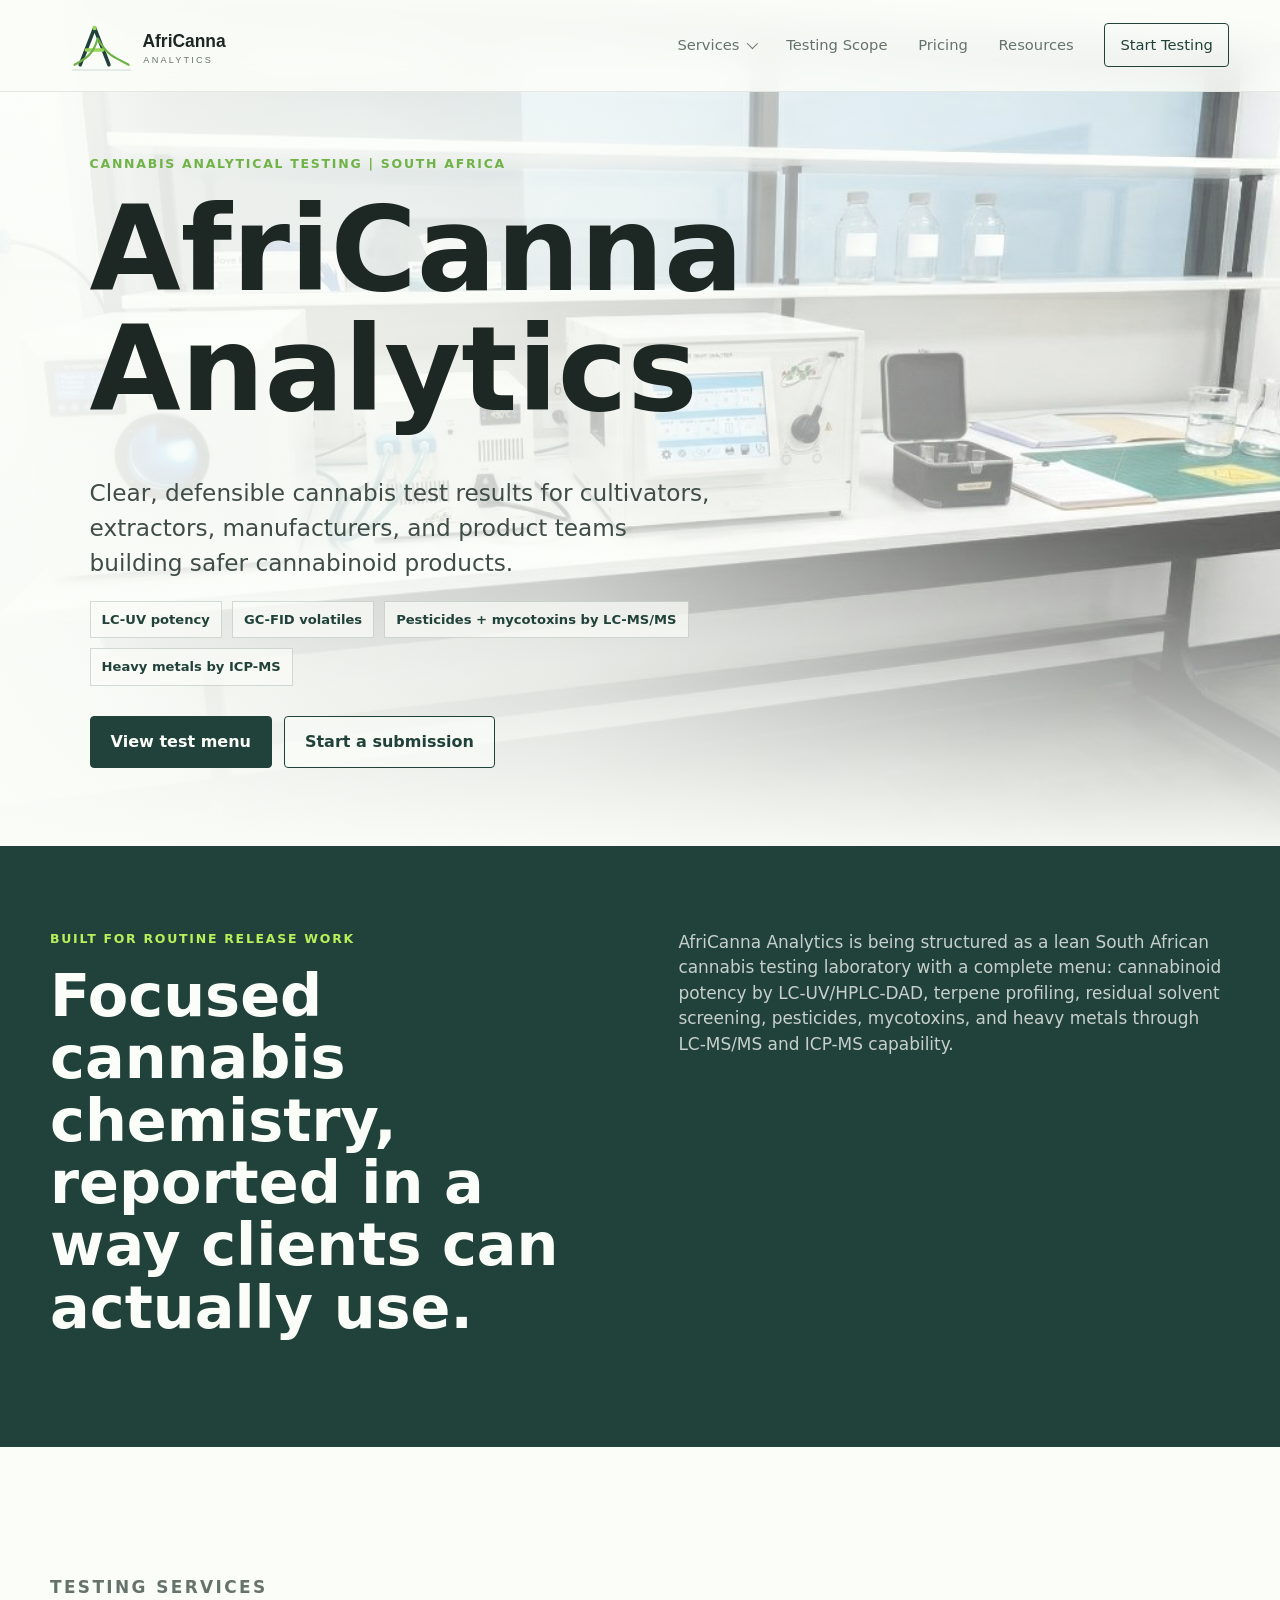
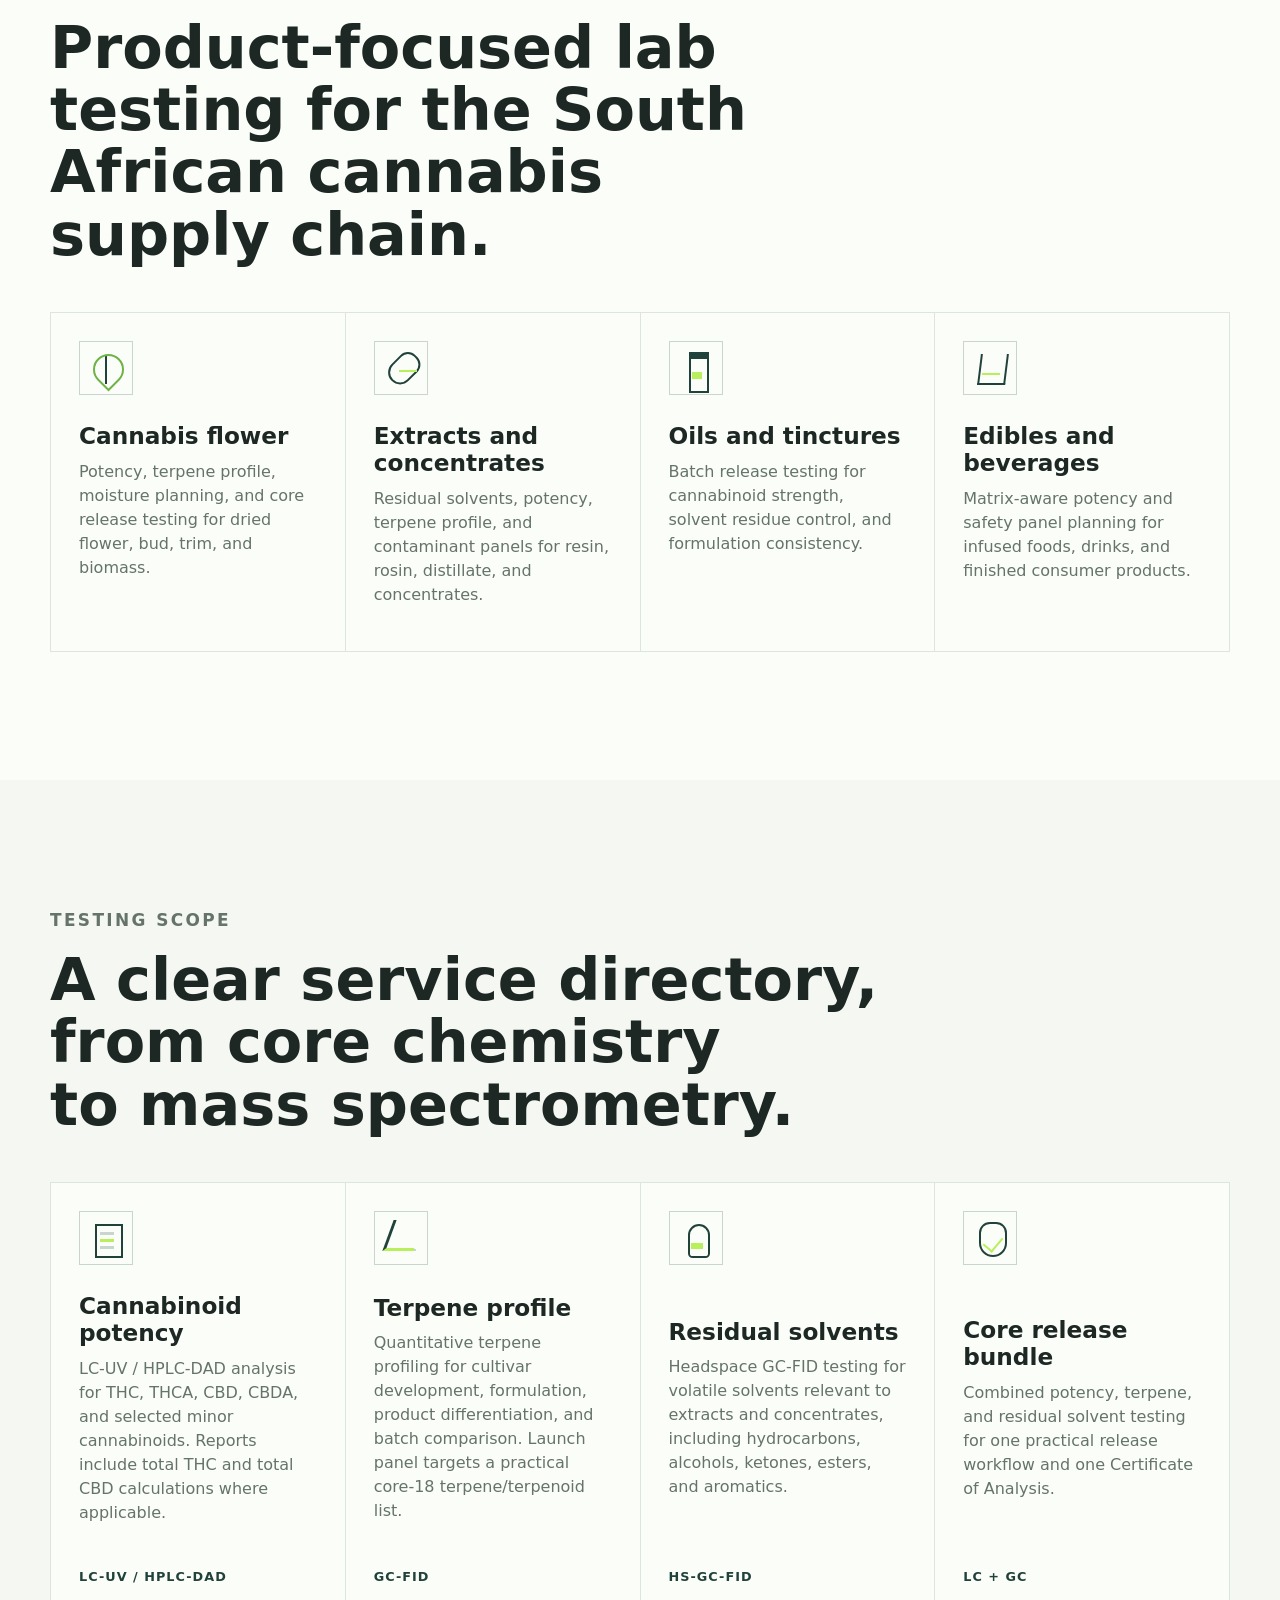
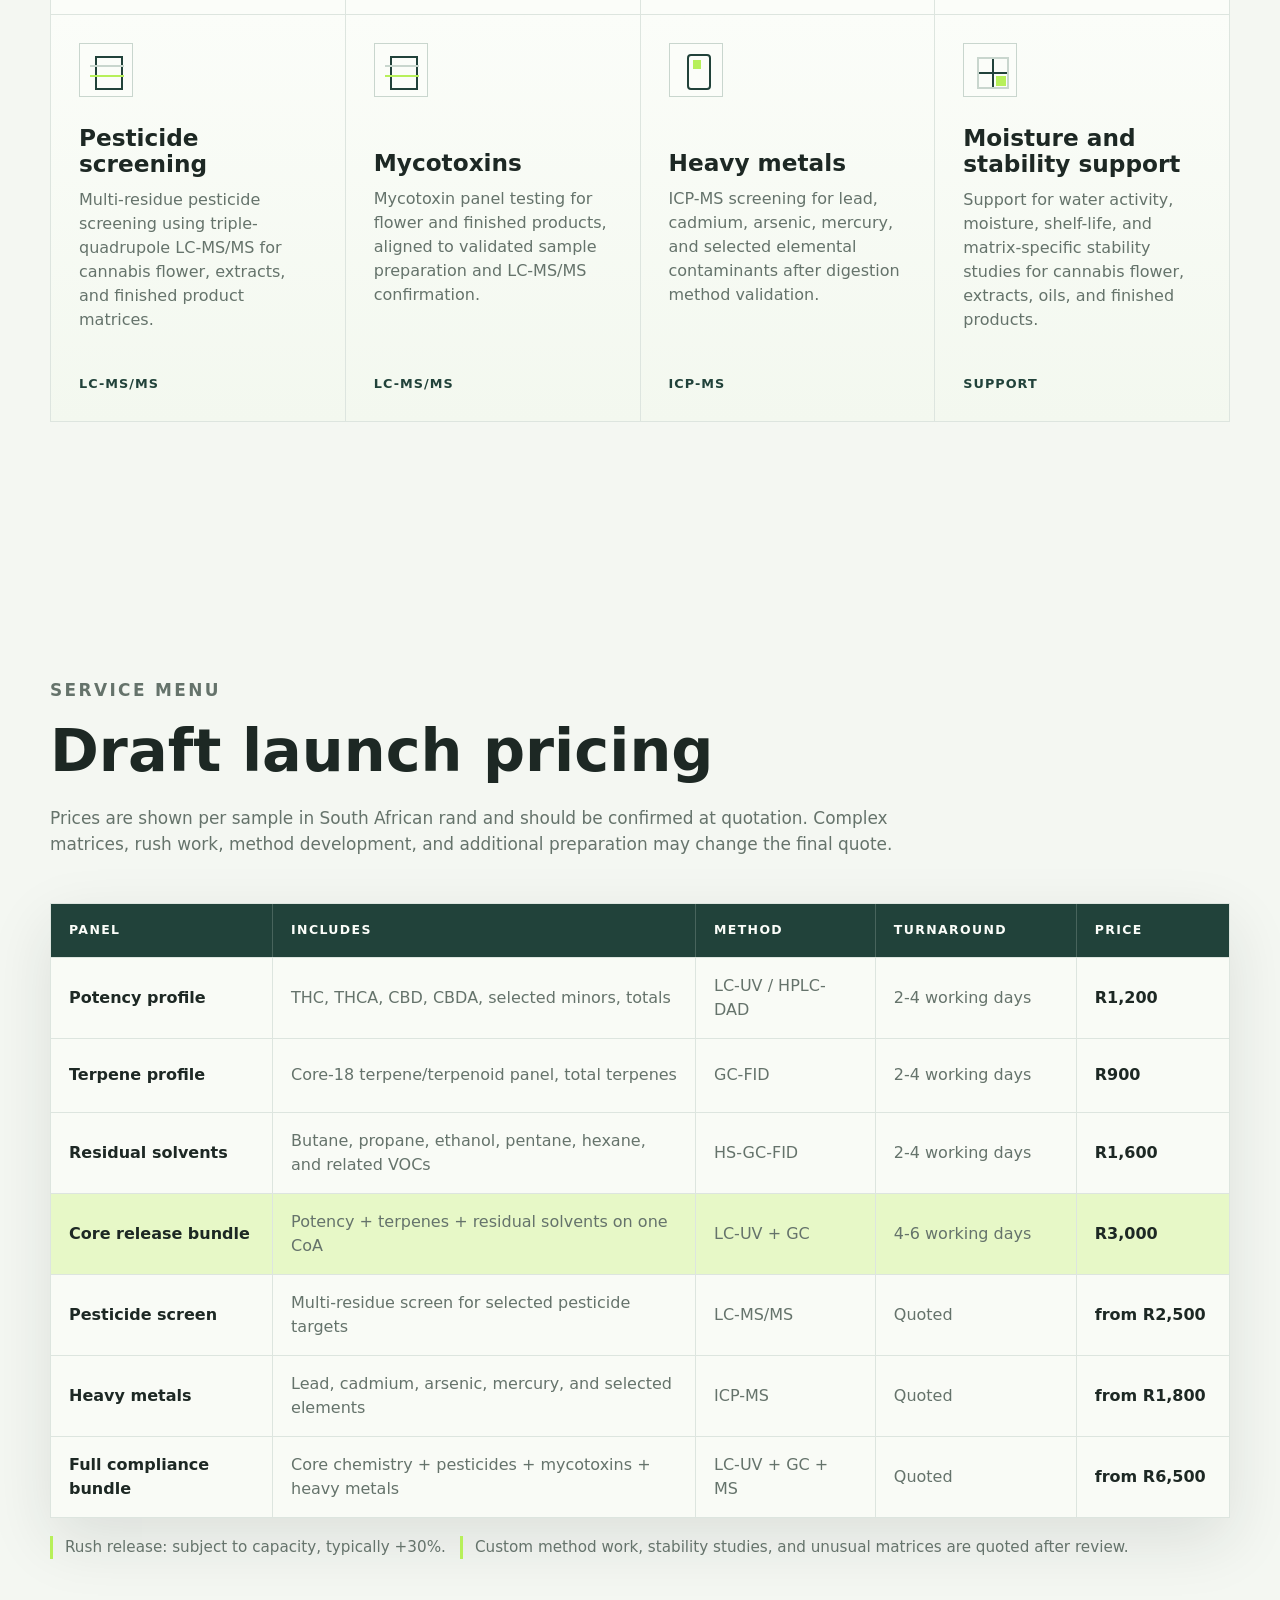
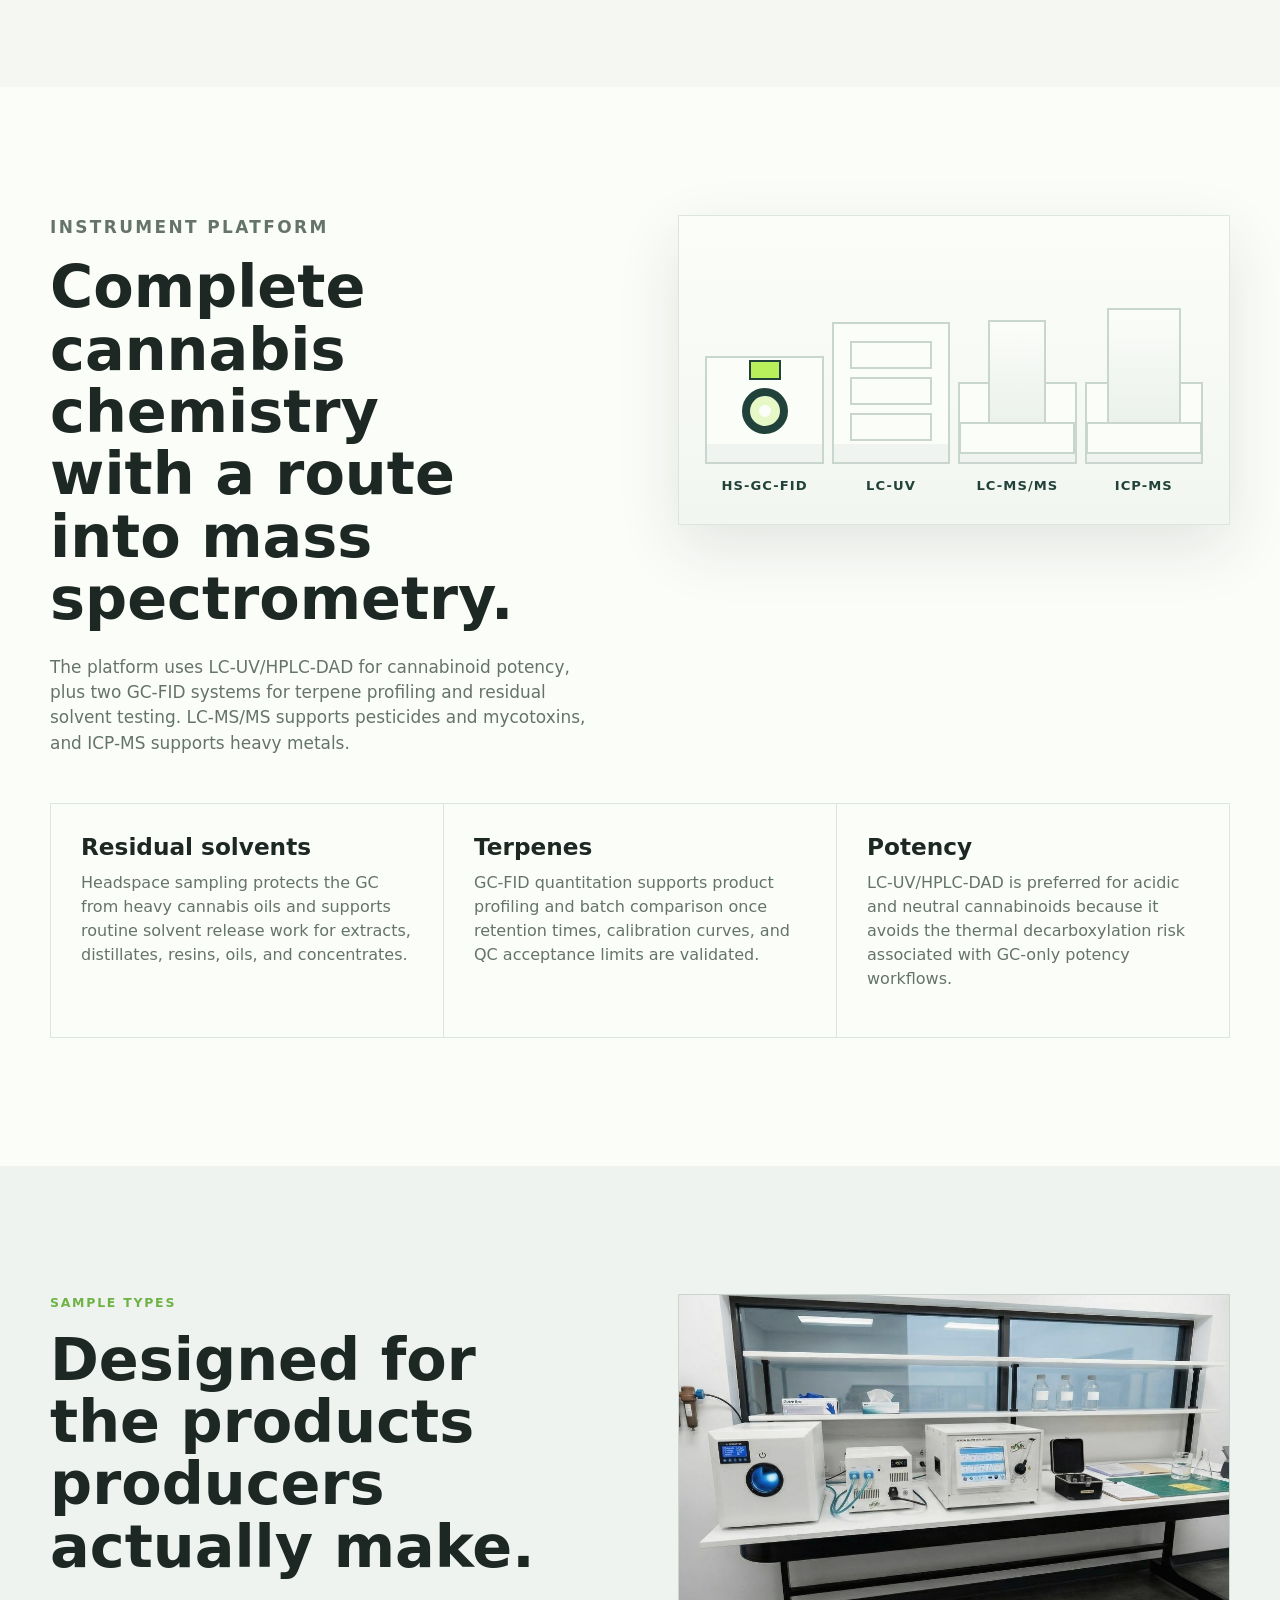
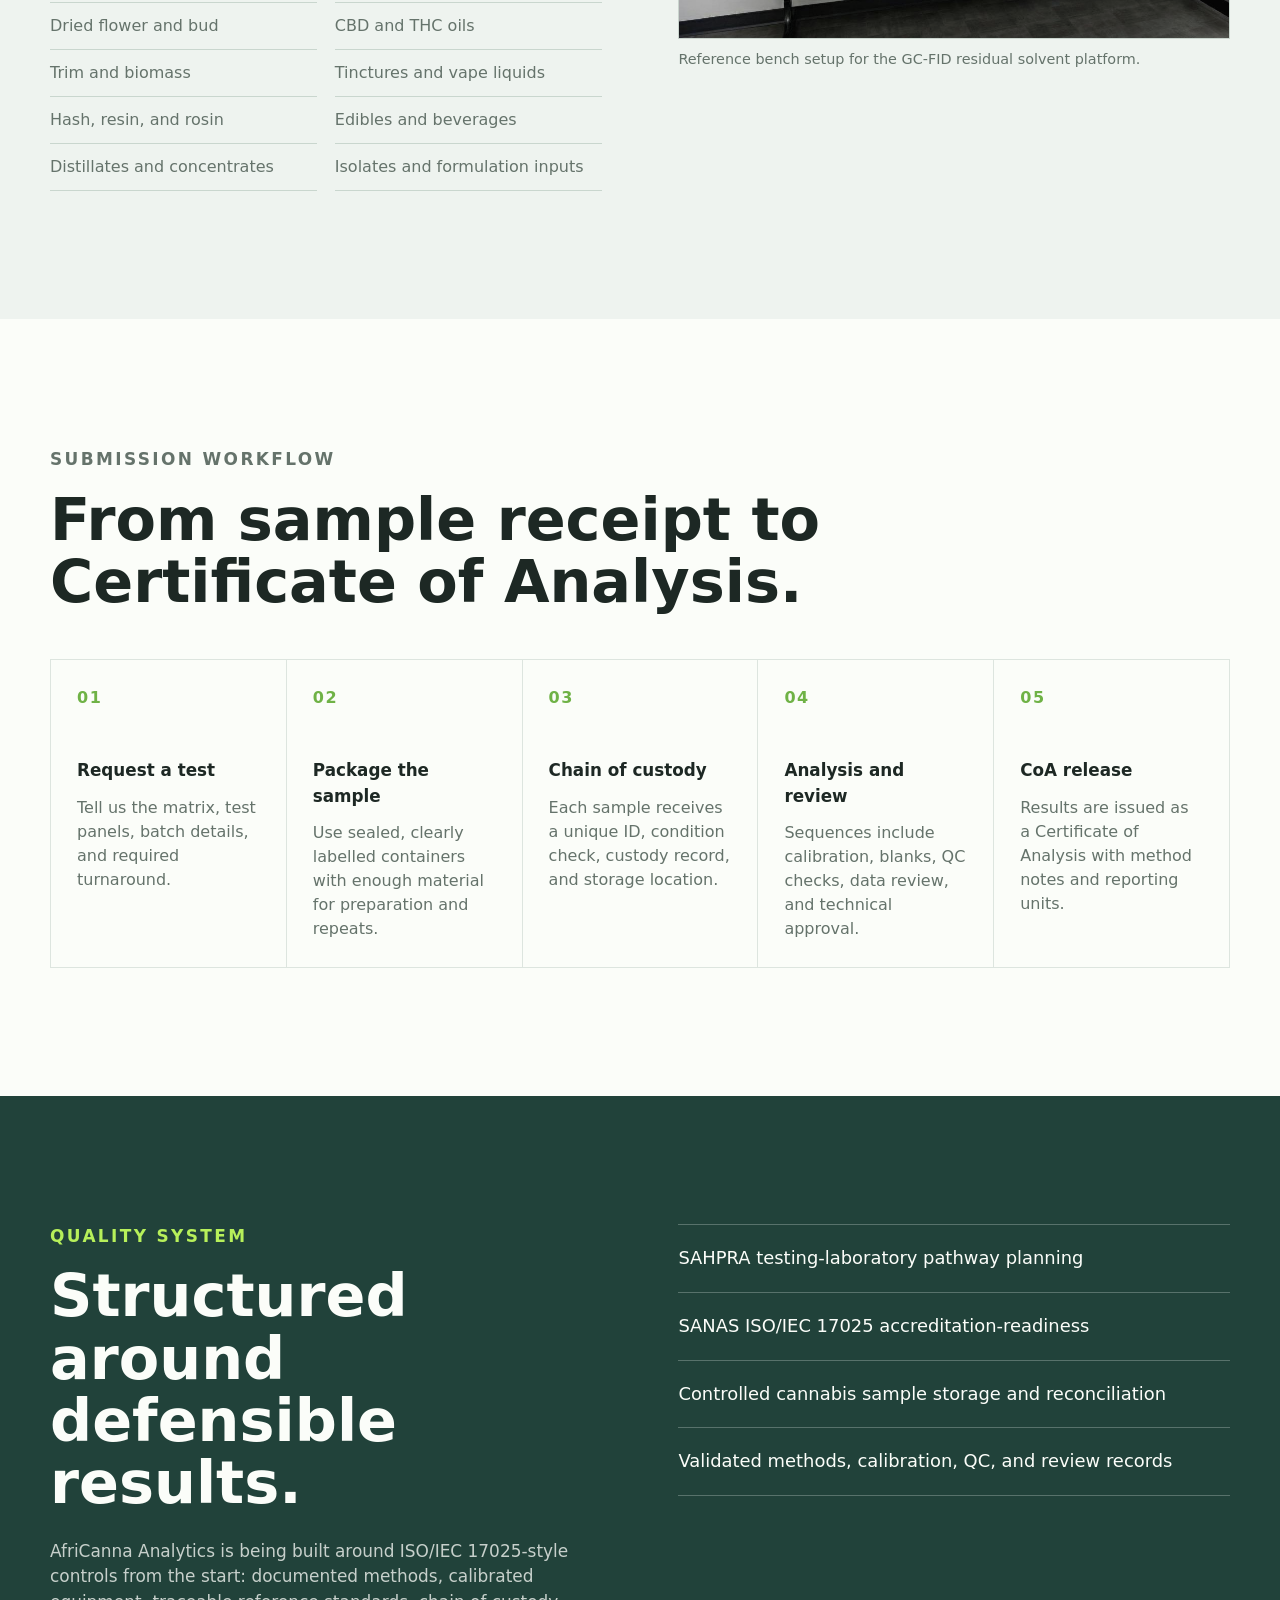
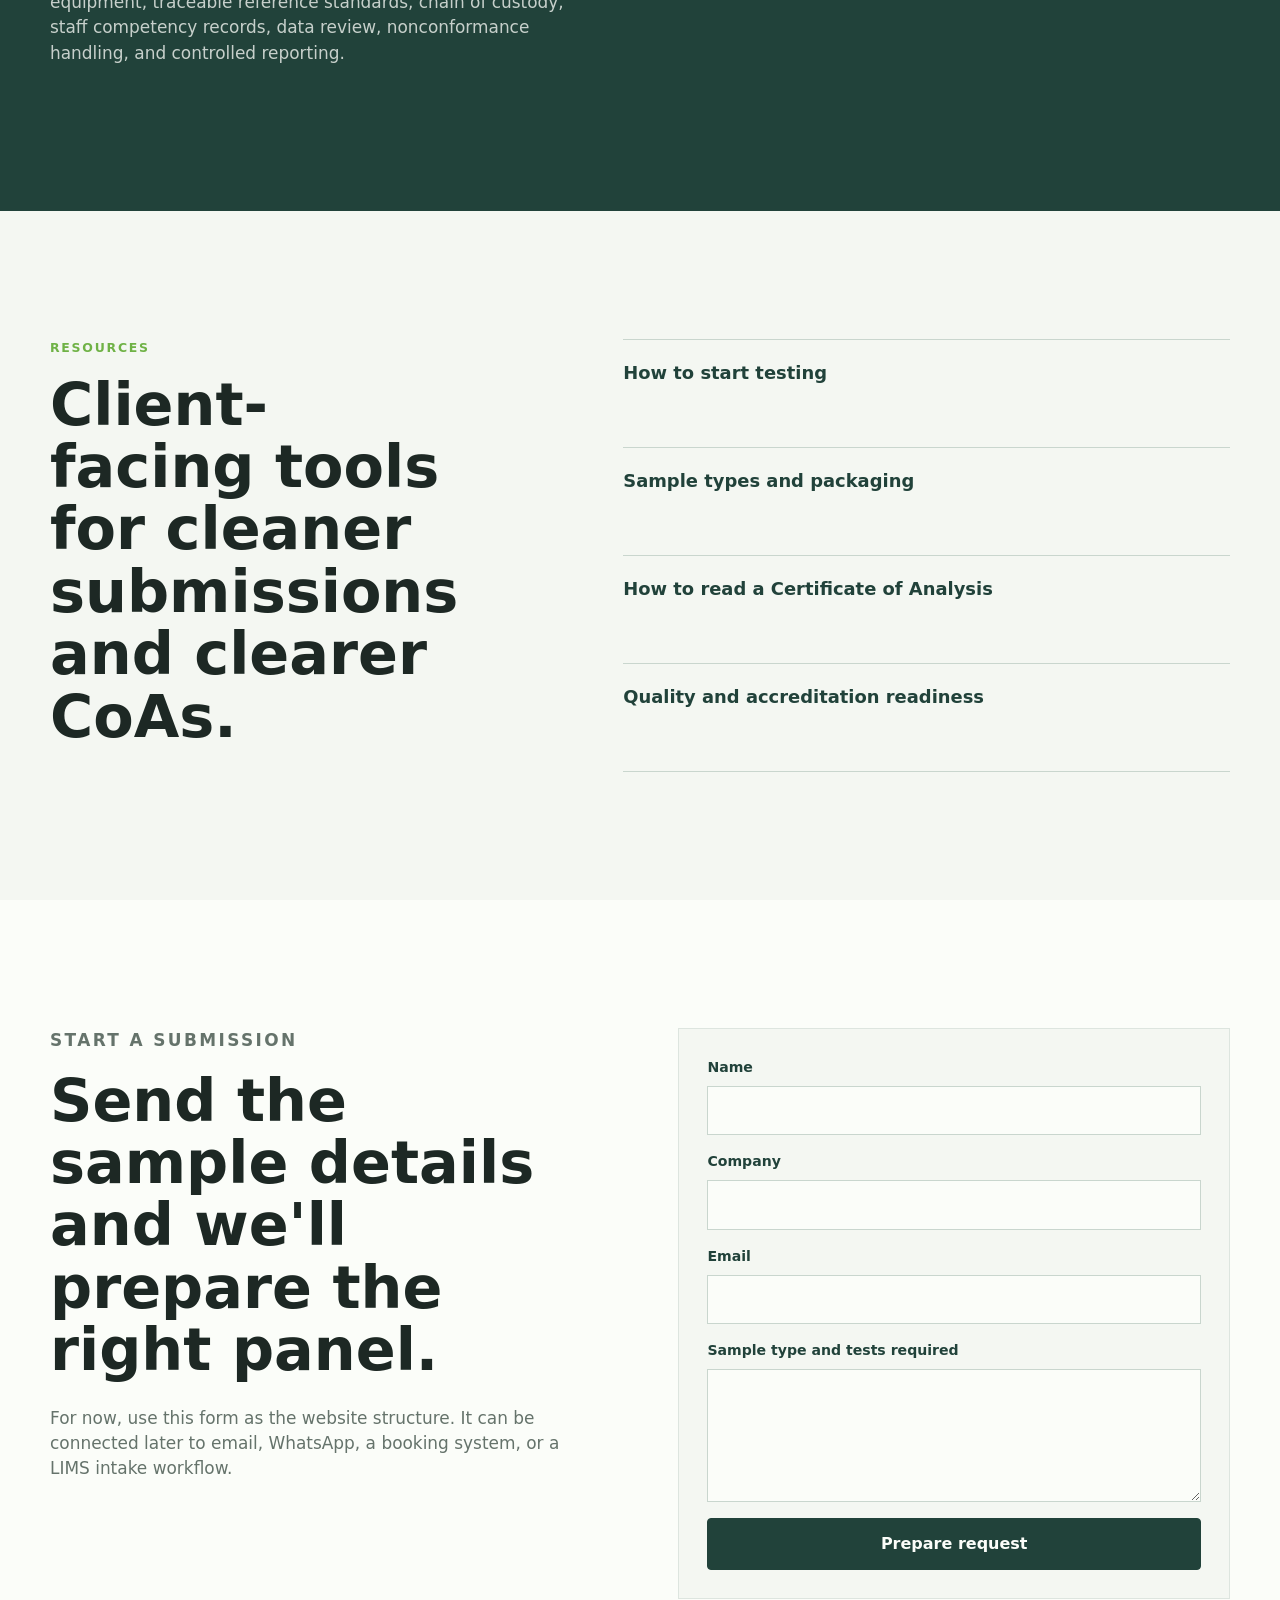
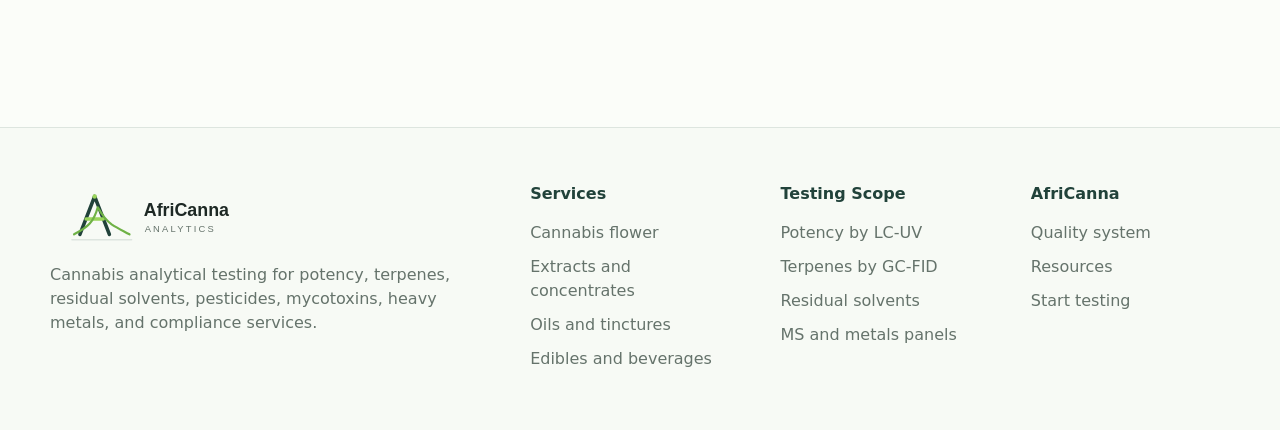
==== commit a4c44e24: "Add files via upload" ====
--- a/index.html
+++ b/index.html
@@ -8,13 +8,13 @@
       name="description"
       content="AfriCanna Analytics is a South African cannabis analytical testing laboratory focused on potency, terpene profiling, residual solvents, pesticides, mycotoxins, heavy metals, and compliance testing."
     />
-    <link rel="preload" href="assets/nira-lab-bench.jpeg?v=hero-methods-v9" as="image" />
-    <link rel="stylesheet" href="styles.css?v=hero-methods-v9" />
+    <link rel="preload" href="assets/nira-lab-bench.jpeg?v=hero-methods-v10" as="image" />
+    <link rel="stylesheet" href="styles.css?v=hero-methods-v10" />
   </head>
   <body>
     <header class="site-header">
       <a class="brand" href="#top" aria-label="AfriCanna Analytics home">
-        <img src="assets/logo-africanna-primary.svg?v=hero-methods-v9" alt="AfriCanna Analytics" />
+        <img src="assets/logo-africanna-primary.svg?v=hero-methods-v10" alt="AfriCanna Analytics" />
       </a>
       <nav class="main-nav" aria-label="Primary navigation">
         <div class="nav-item nav-item--mega">
@@ -64,7 +64,7 @@
           <div class="hero__proof" aria-label="Laboratory focus">
             <span>LC-UV potency</span>
             <span>GC-FID volatiles</span>
-            <span>Pesticides by LC-MS/MS</span>
+            <span>Pesticides + mycotoxins by LC-MS/MS</span>
             <span>Heavy metals by ICP-MS</span>
           </div>
           <div class="hero__actions" aria-label="Primary actions">
@@ -390,7 +390,7 @@
             </div>
           </div>
           <figure>
-            <img src="assets/nira-lab-bench.jpeg?v=hero-methods-v9" alt="NIRA-style analytical instruments on a laboratory bench" />
+            <img src="assets/nira-lab-bench.jpeg?v=hero-methods-v10" alt="NIRA-style analytical instruments on a laboratory bench" />
             <figcaption>Reference bench setup for the GC-FID residual solvent platform.</figcaption>
           </figure>
         </div>
@@ -504,7 +504,7 @@
     <footer class="site-footer">
       <div class="wrap footer-grid">
         <div>
-          <img src="assets/logo-africanna-primary.svg?v=hero-methods-v9" alt="AfriCanna Analytics" />
+          <img src="assets/logo-africanna-primary.svg?v=hero-methods-v10" alt="AfriCanna Analytics" />
           <p>
             Cannabis analytical testing for potency, terpenes, residual solvents, pesticides,
             mycotoxins, heavy metals, and compliance services.
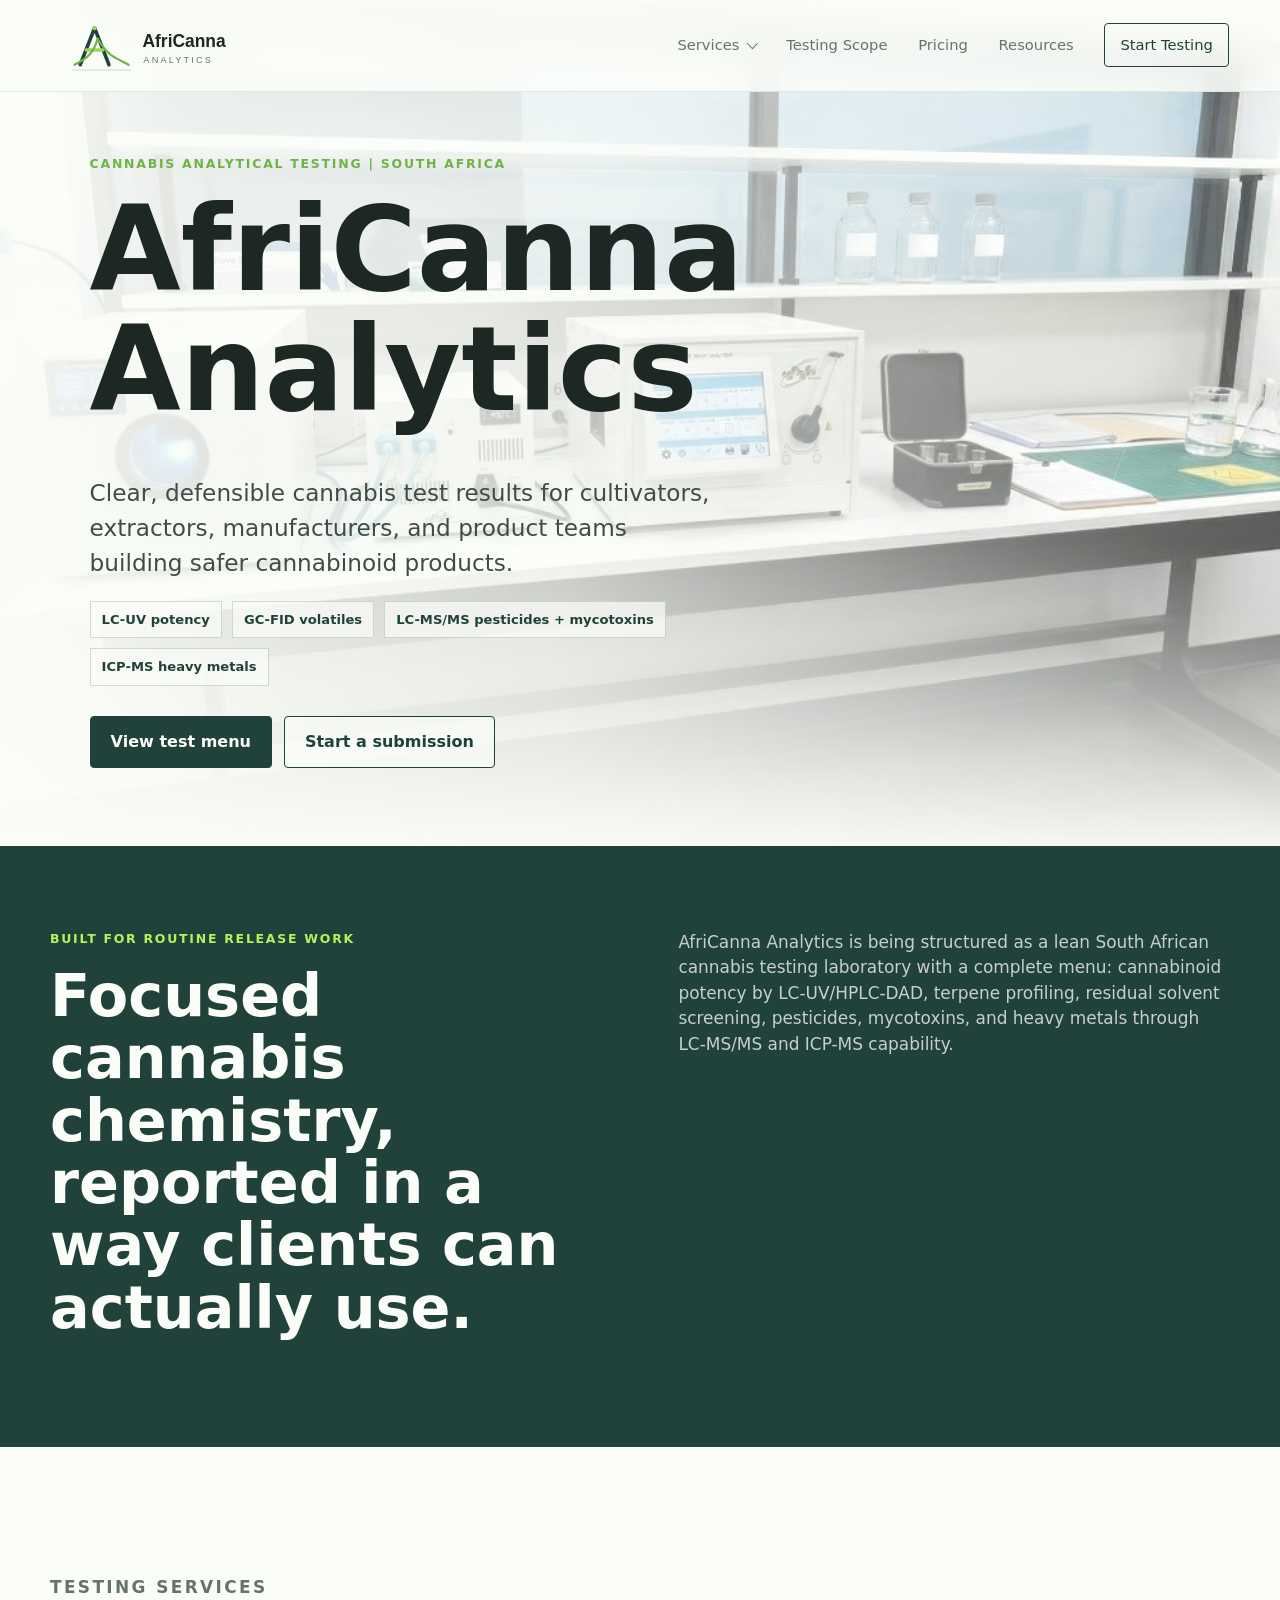
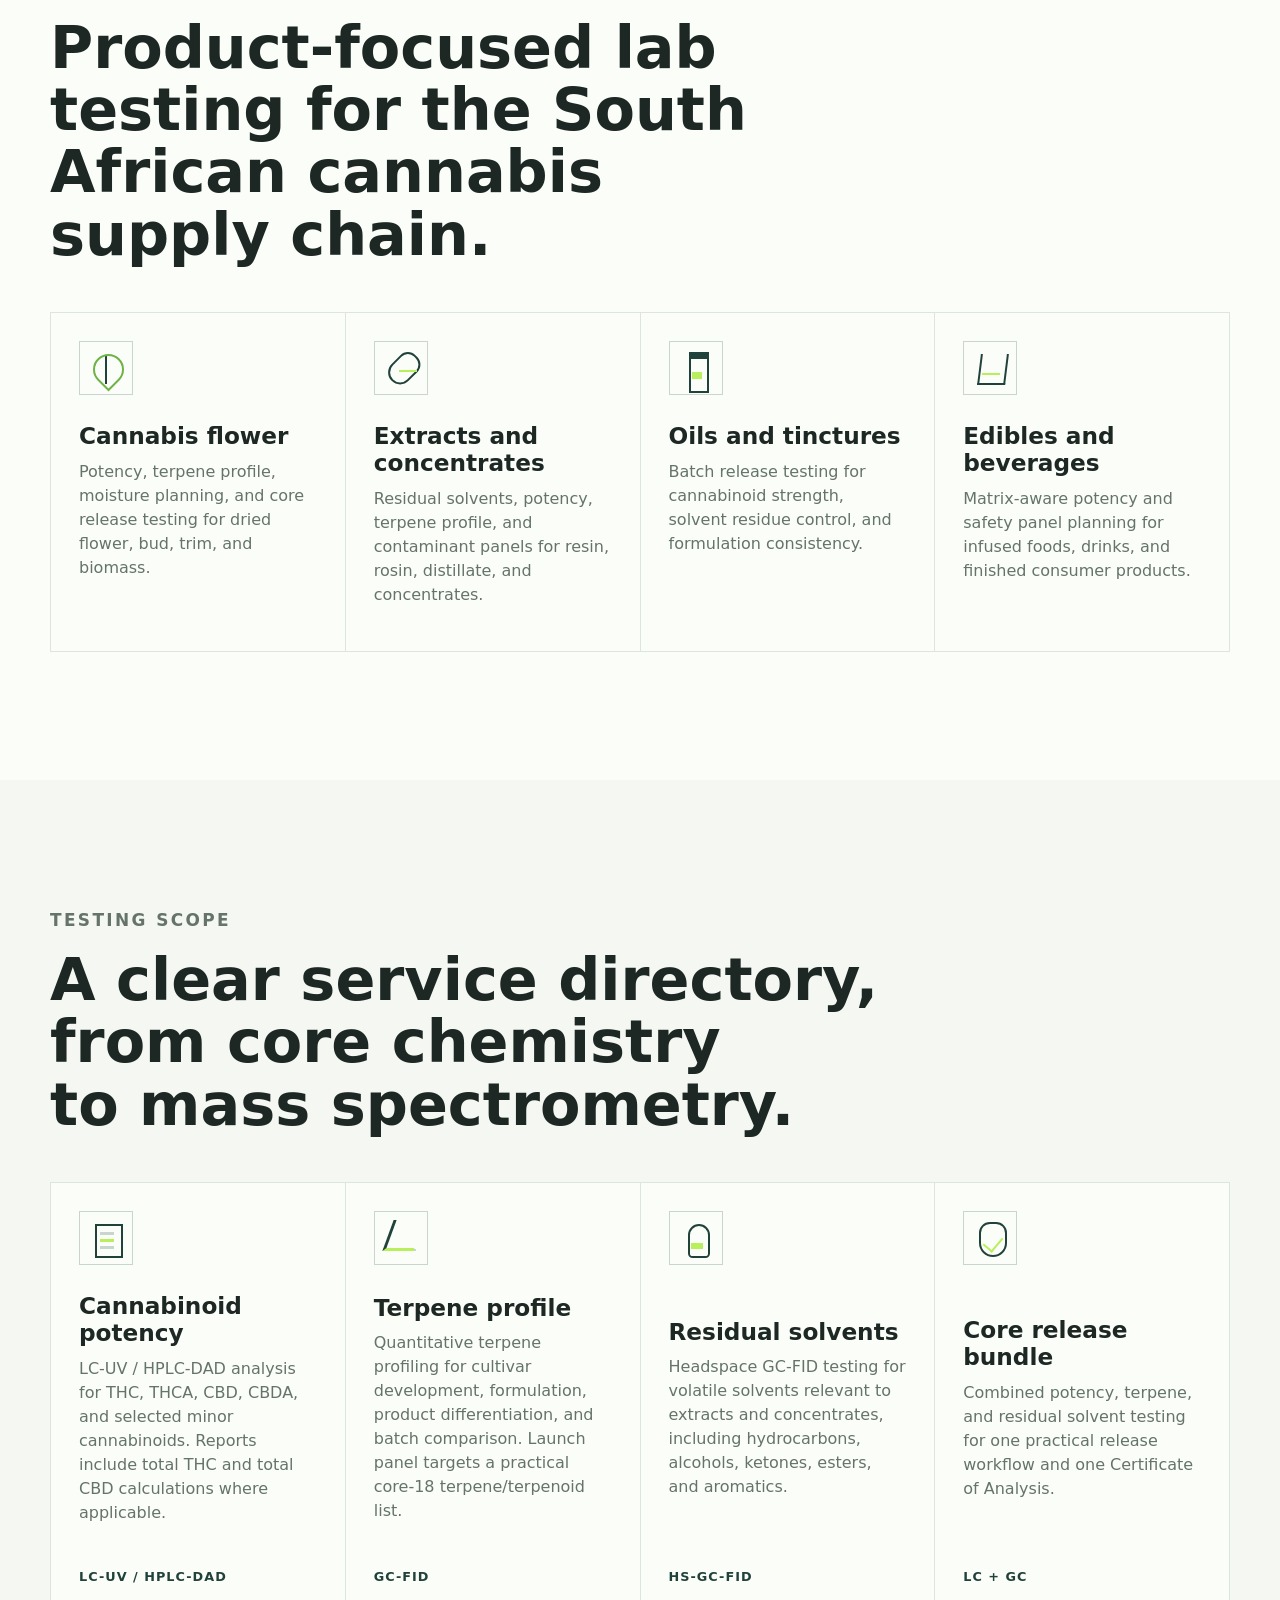
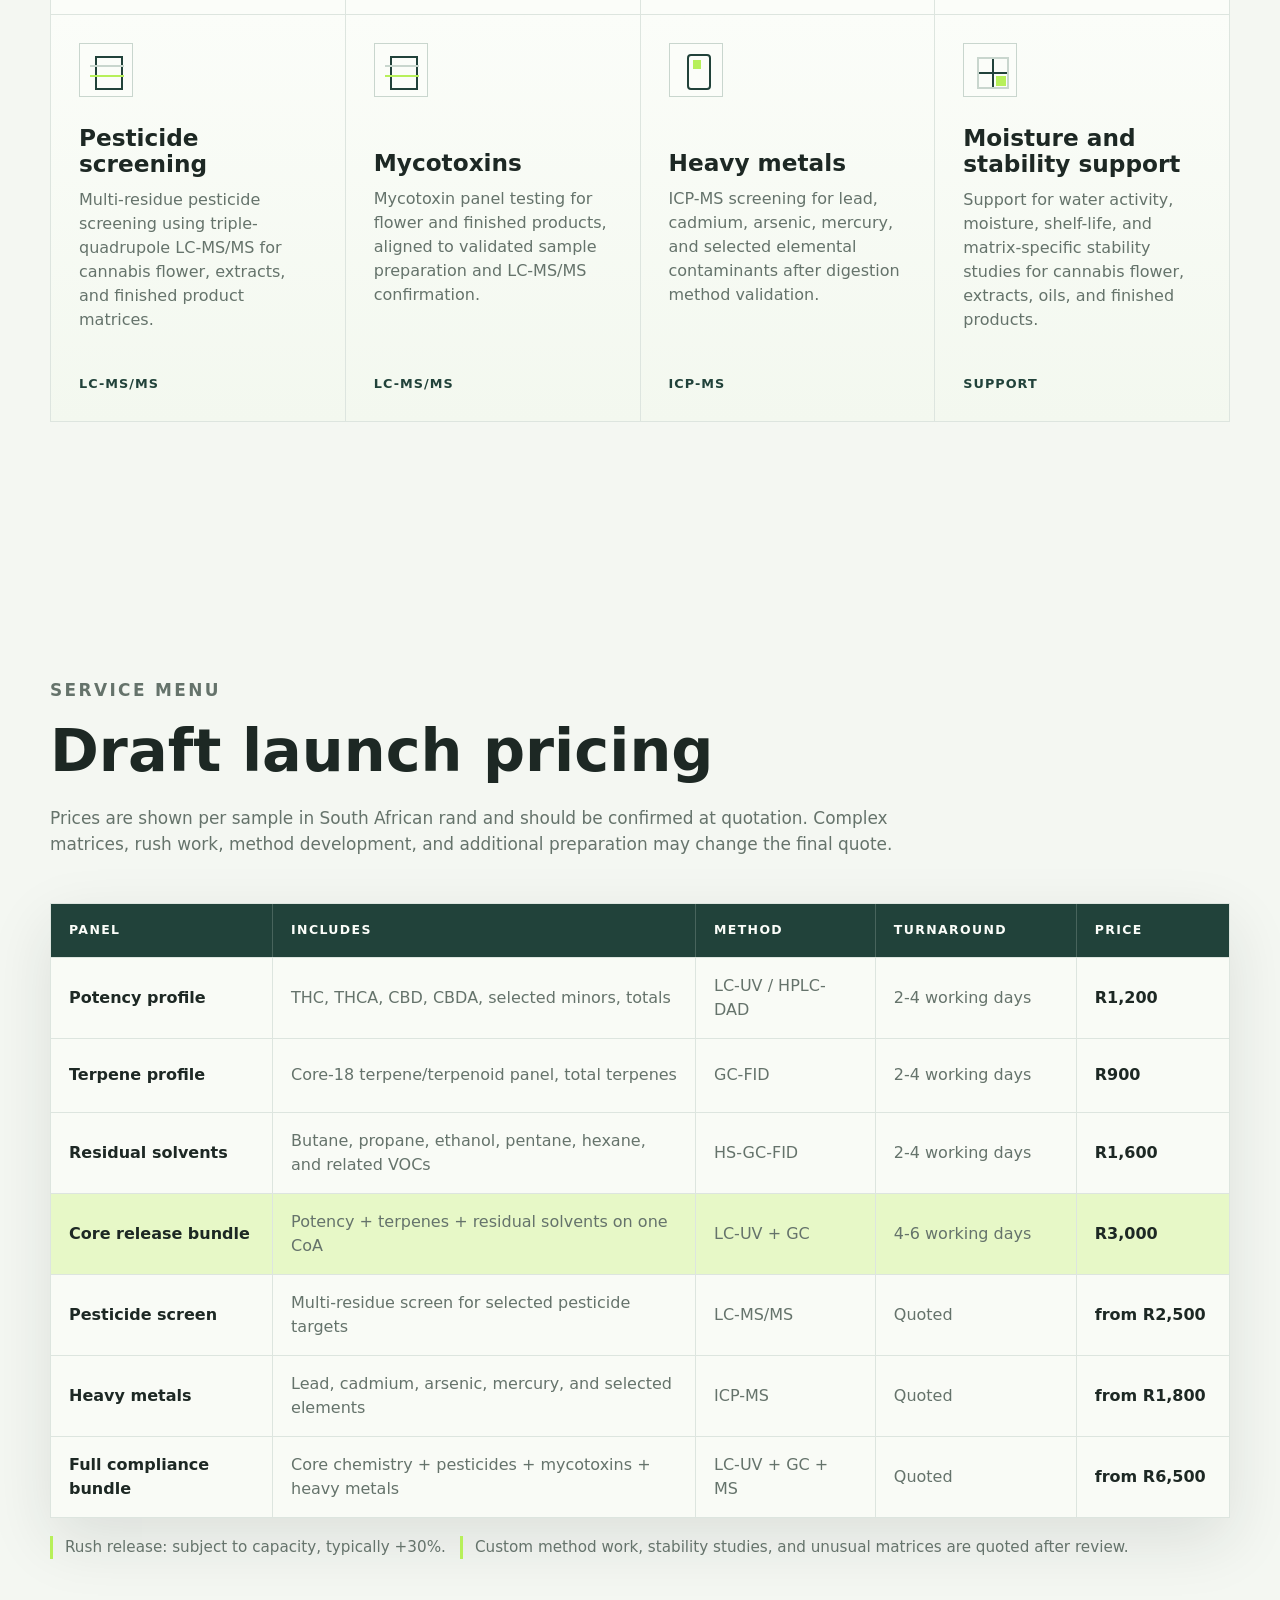
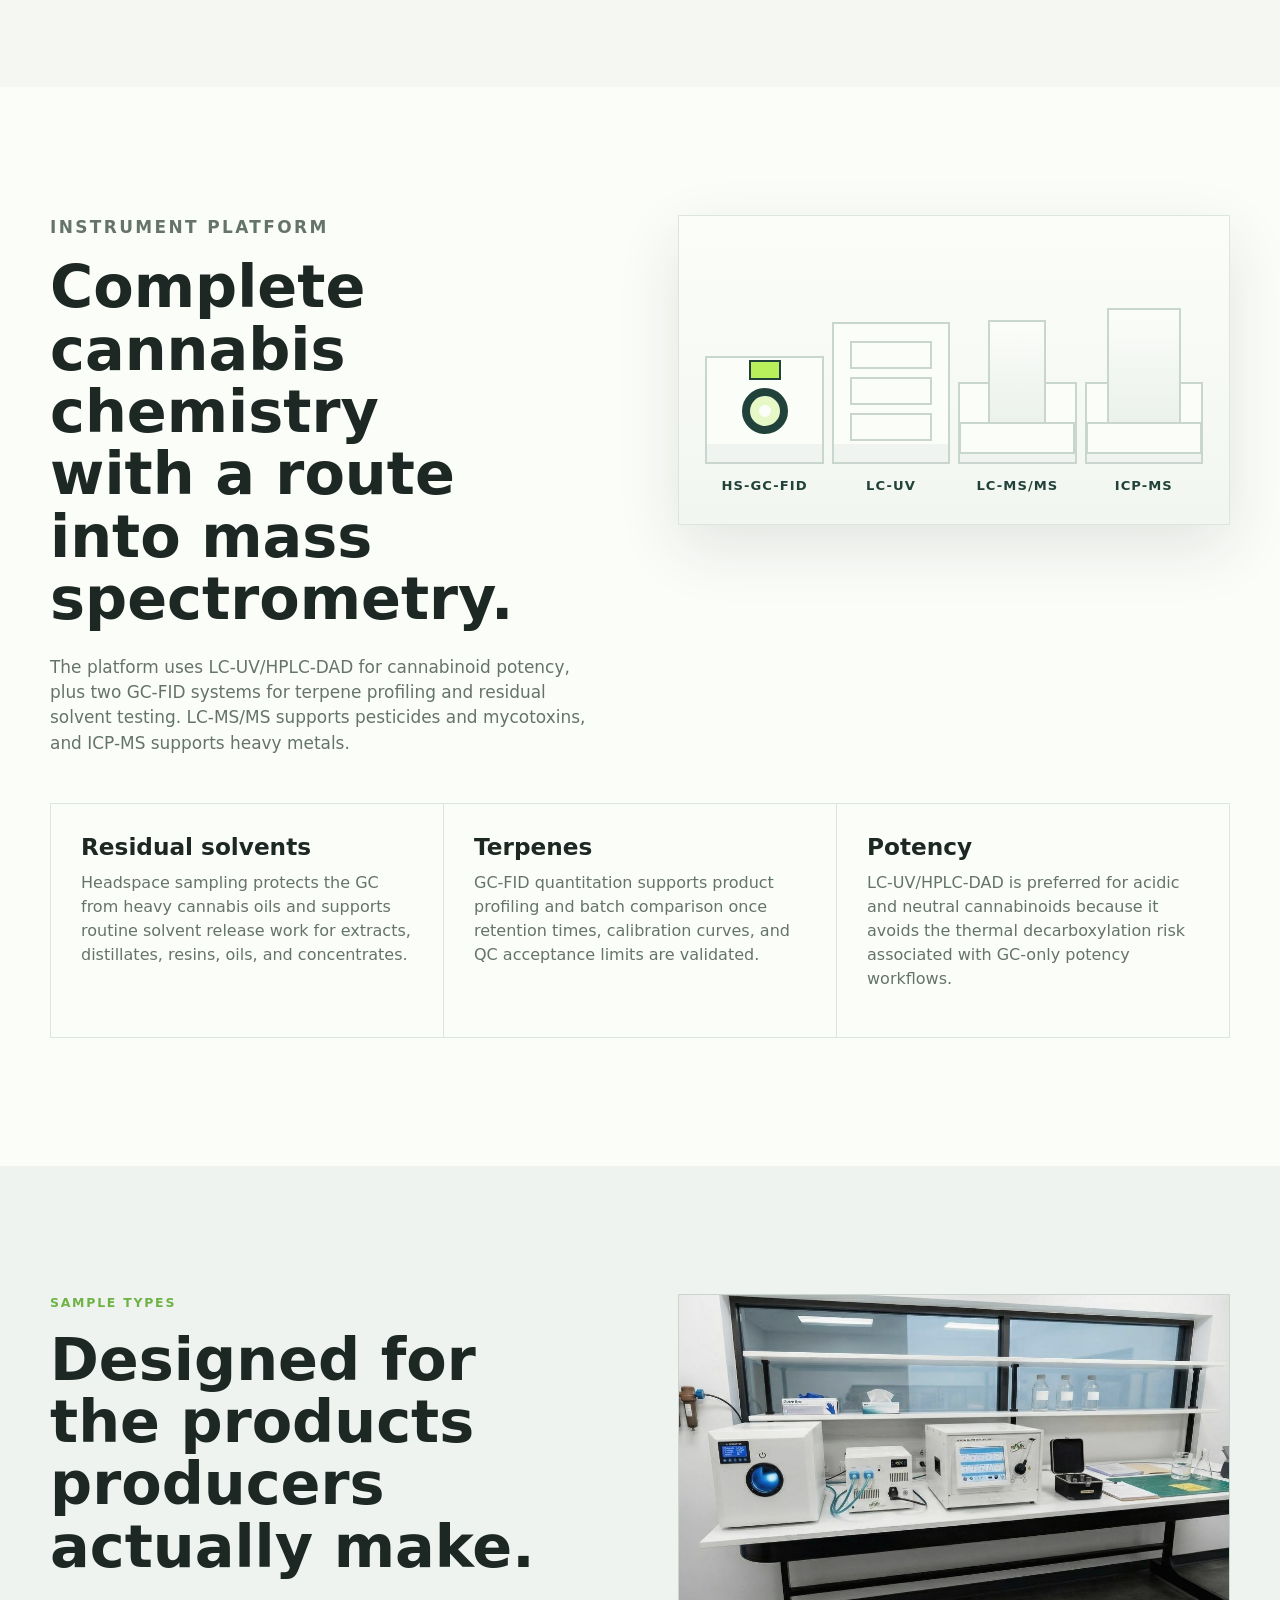
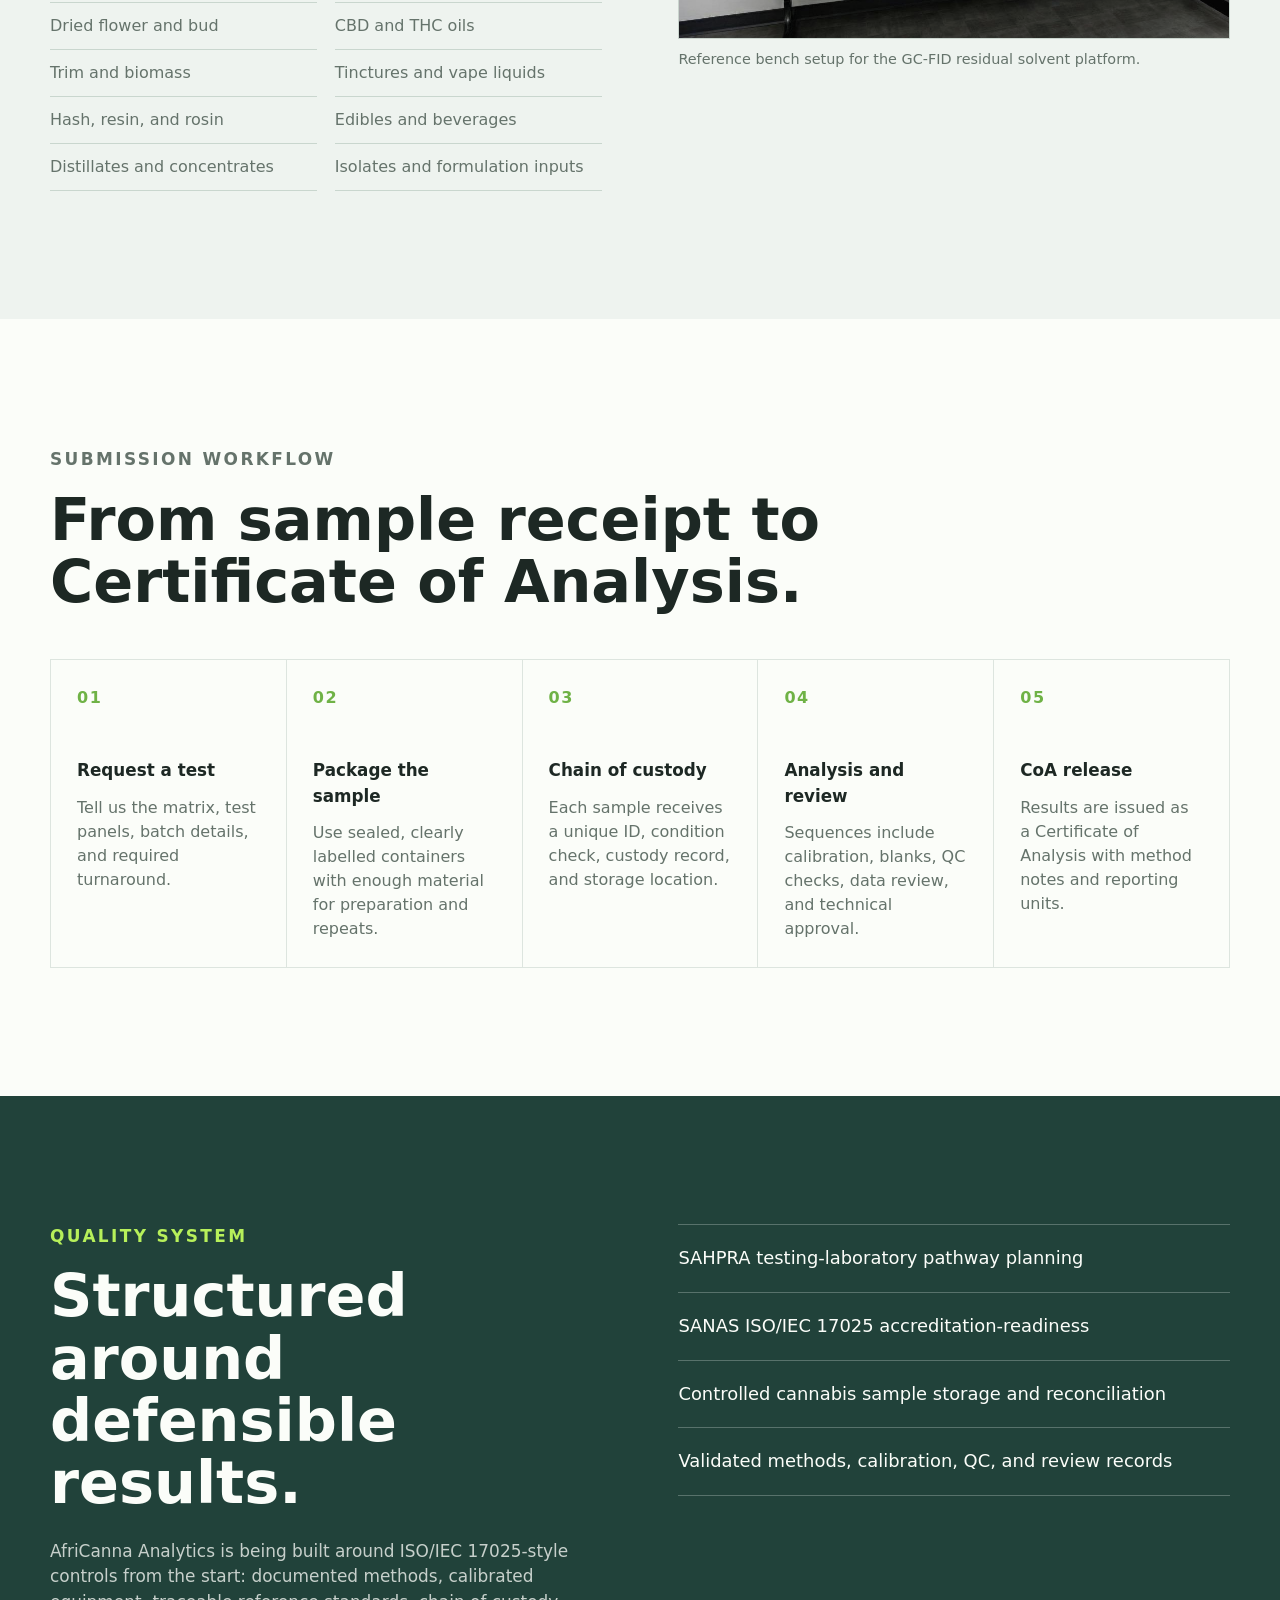
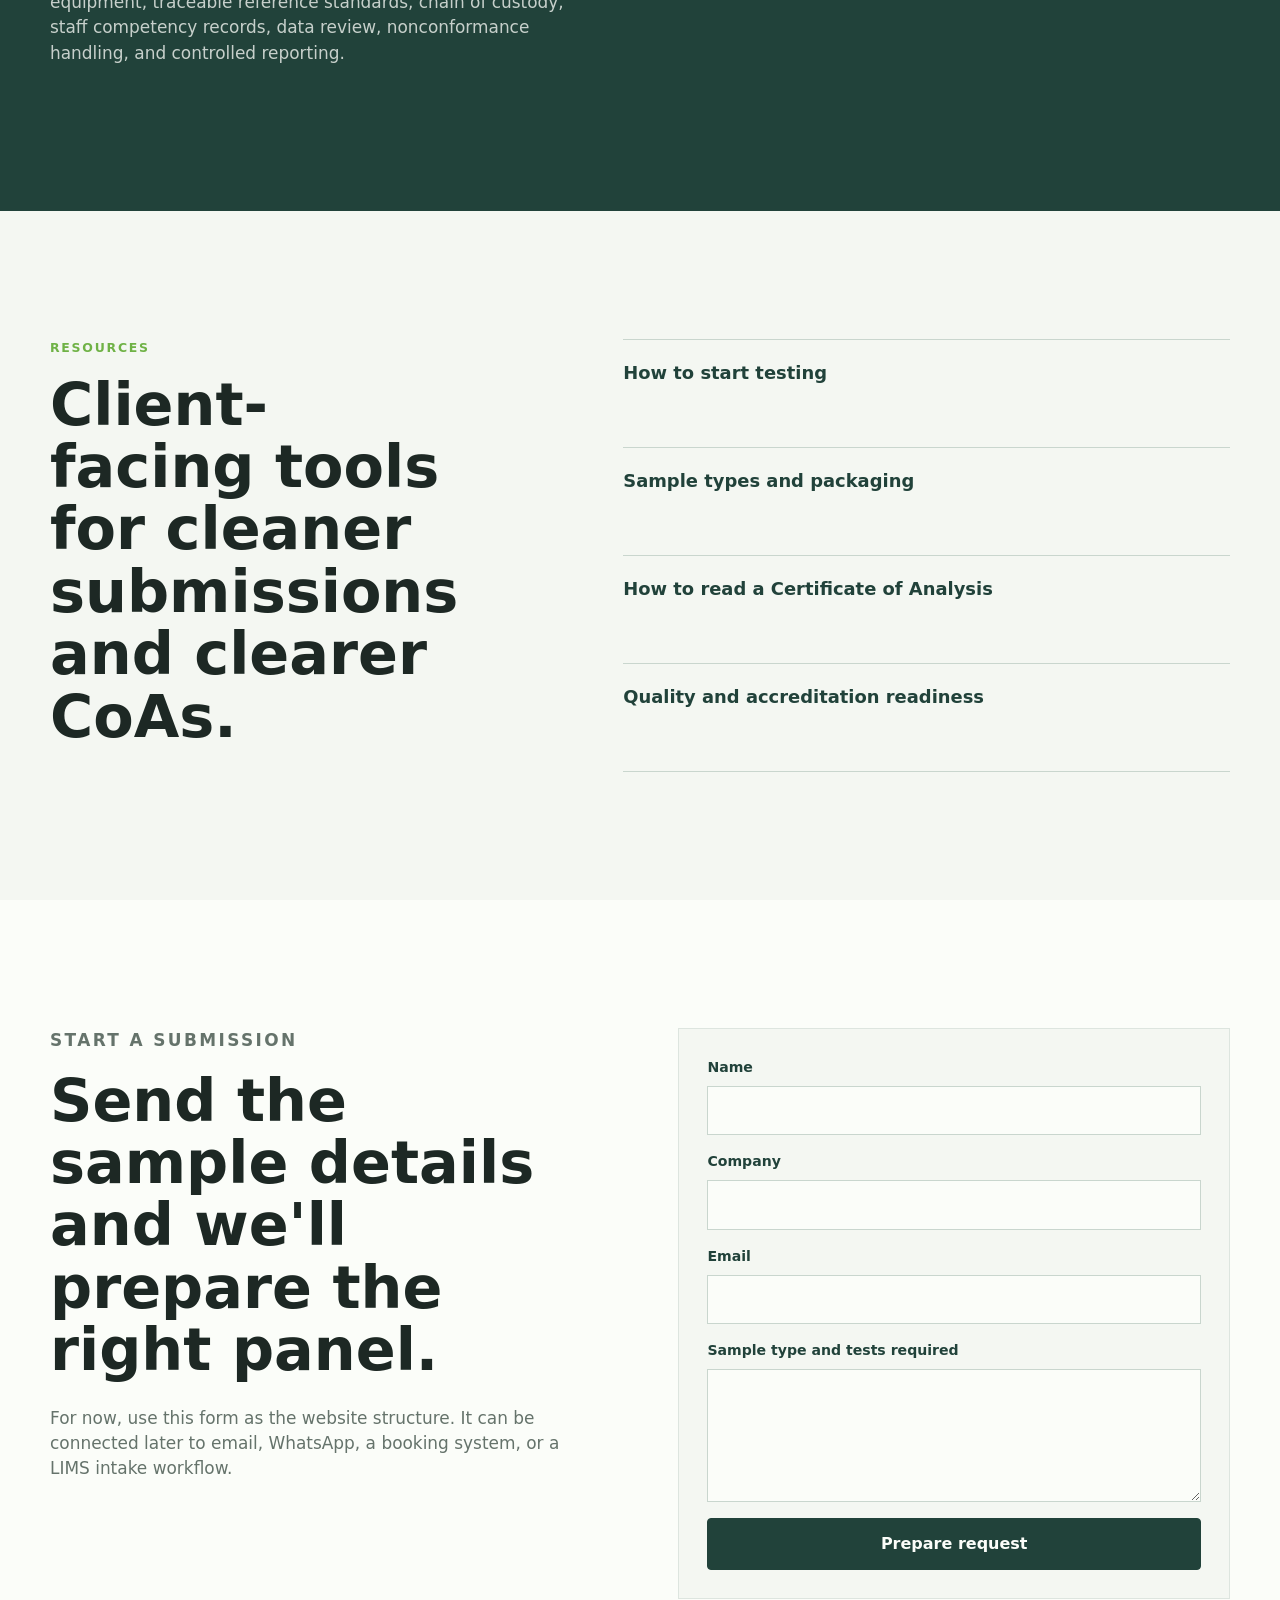
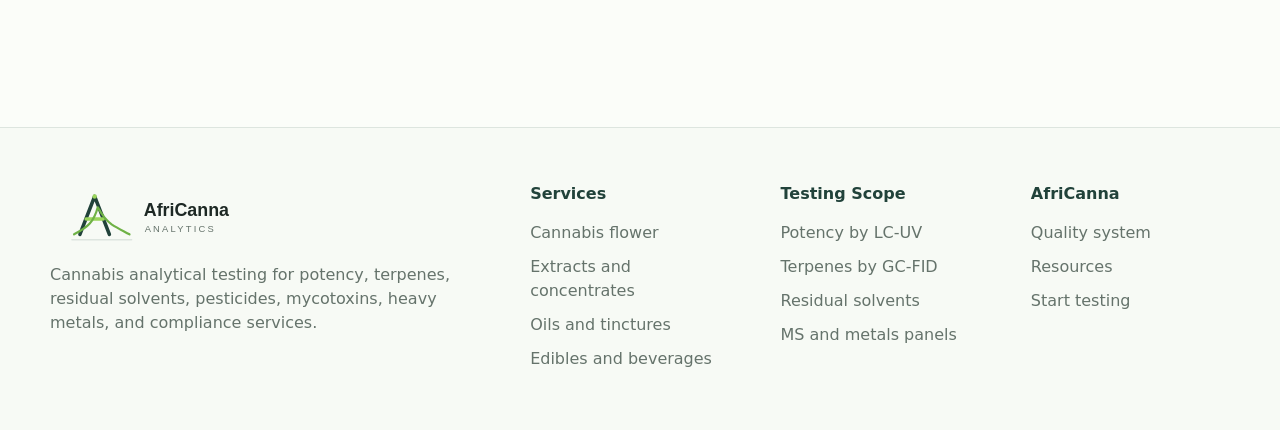
==== commit bf64e11f: "Add files via upload" ====
--- a/index.html
+++ b/index.html
@@ -8,13 +8,13 @@
       name="description"
       content="AfriCanna Analytics is a South African cannabis analytical testing laboratory focused on potency, terpene profiling, residual solvents, pesticides, mycotoxins, heavy metals, and compliance testing."
     />
-    <link rel="preload" href="assets/nira-lab-bench.jpeg?v=hero-methods-v10" as="image" />
-    <link rel="stylesheet" href="styles.css?v=hero-methods-v10" />
+    <link rel="preload" href="assets/nira-lab-bench.jpeg?v=hero-methods-v11" as="image" />
+    <link rel="stylesheet" href="styles.css?v=hero-methods-v11" />
   </head>
   <body>
     <header class="site-header">
       <a class="brand" href="#top" aria-label="AfriCanna Analytics home">
-        <img src="assets/logo-africanna-primary.svg?v=hero-methods-v10" alt="AfriCanna Analytics" />
+        <img src="assets/logo-africanna-primary.svg?v=hero-methods-v11" alt="AfriCanna Analytics" />
       </a>
       <nav class="main-nav" aria-label="Primary navigation">
         <div class="nav-item nav-item--mega">
@@ -64,8 +64,8 @@
           <div class="hero__proof" aria-label="Laboratory focus">
             <span>LC-UV potency</span>
             <span>GC-FID volatiles</span>
-            <span>Pesticides + mycotoxins by LC-MS/MS</span>
-            <span>Heavy metals by ICP-MS</span>
+            <span>LC-MS/MS pesticides + mycotoxins</span>
+            <span>ICP-MS heavy metals</span>
           </div>
           <div class="hero__actions" aria-label="Primary actions">
             <a class="button button--solid" href="#pricing">View test menu</a>
@@ -390,7 +390,7 @@
             </div>
           </div>
           <figure>
-            <img src="assets/nira-lab-bench.jpeg?v=hero-methods-v10" alt="NIRA-style analytical instruments on a laboratory bench" />
+            <img src="assets/nira-lab-bench.jpeg?v=hero-methods-v11" alt="NIRA-style analytical instruments on a laboratory bench" />
             <figcaption>Reference bench setup for the GC-FID residual solvent platform.</figcaption>
           </figure>
         </div>
@@ -504,7 +504,7 @@
     <footer class="site-footer">
       <div class="wrap footer-grid">
         <div>
-          <img src="assets/logo-africanna-primary.svg?v=hero-methods-v10" alt="AfriCanna Analytics" />
+          <img src="assets/logo-africanna-primary.svg?v=hero-methods-v11" alt="AfriCanna Analytics" />
           <p>
             Cannabis analytical testing for potency, terpenes, residual solvents, pesticides,
             mycotoxins, heavy metals, and compliance services.
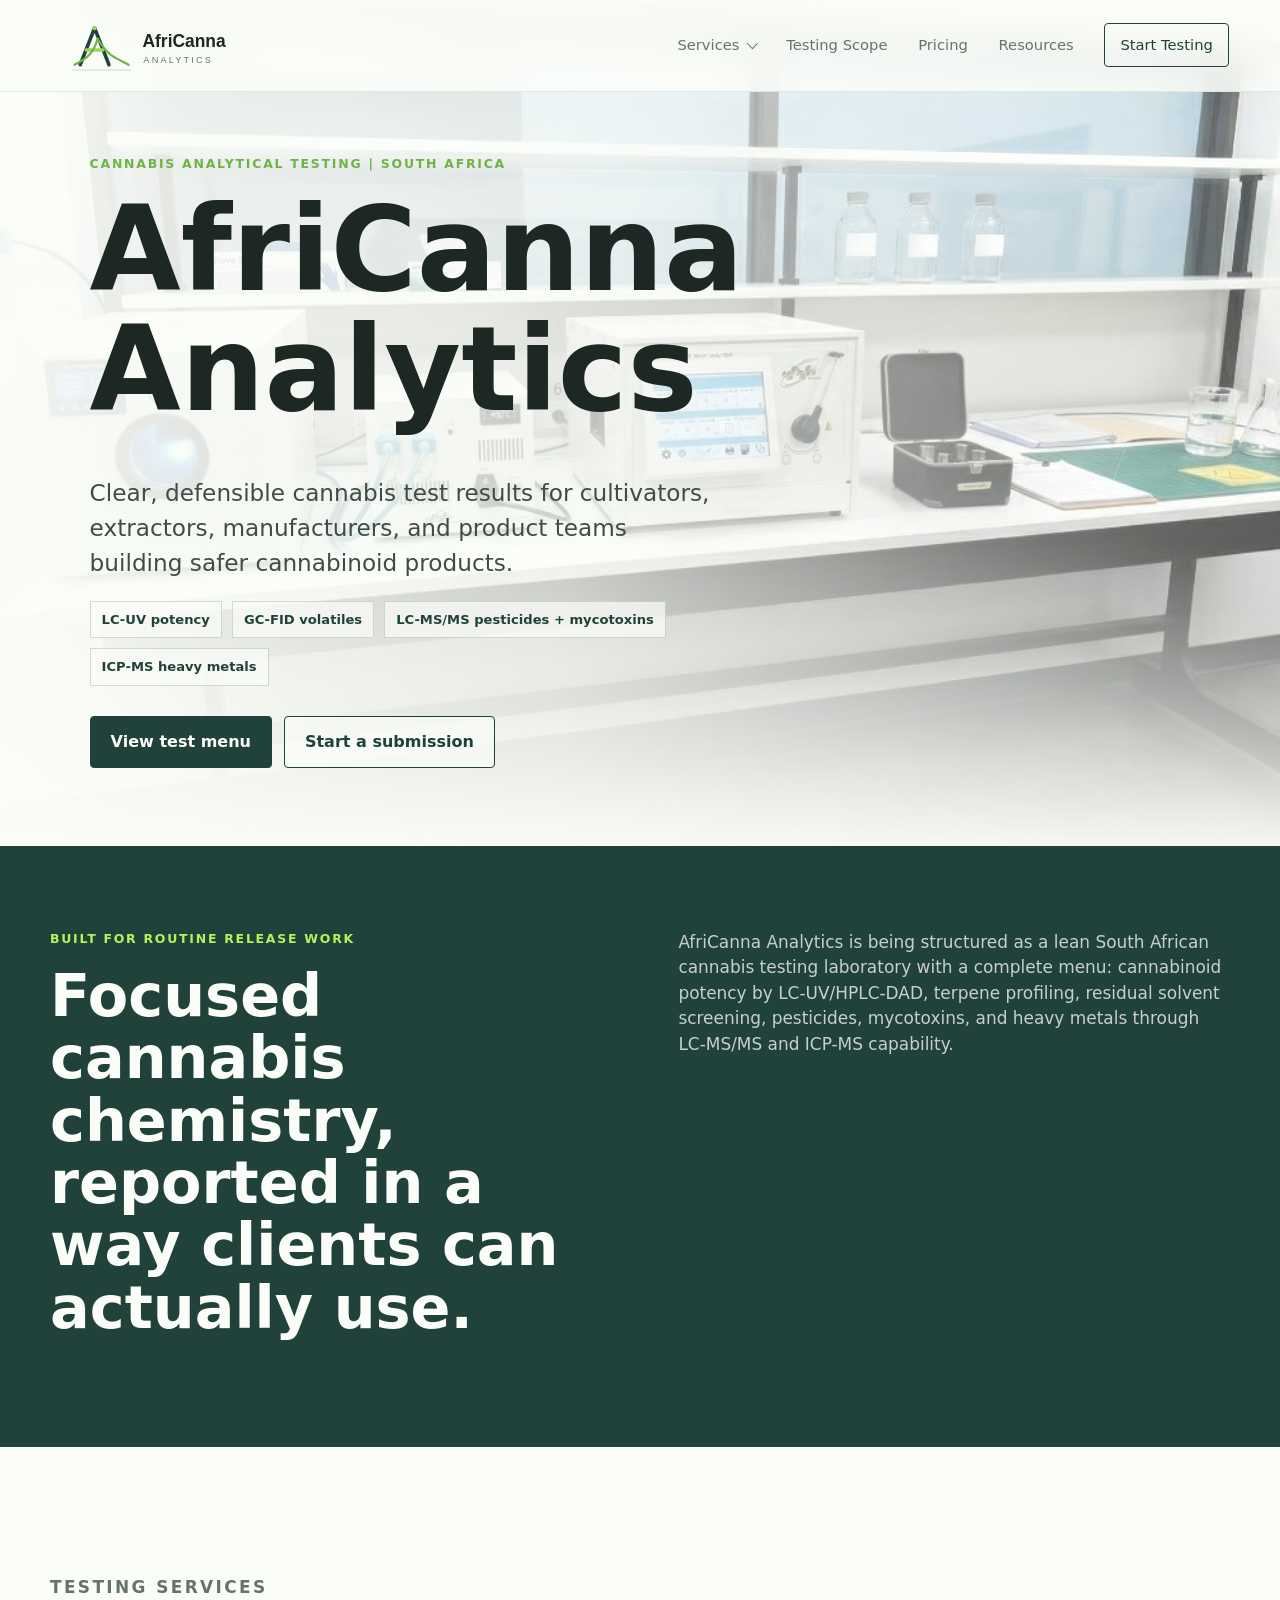
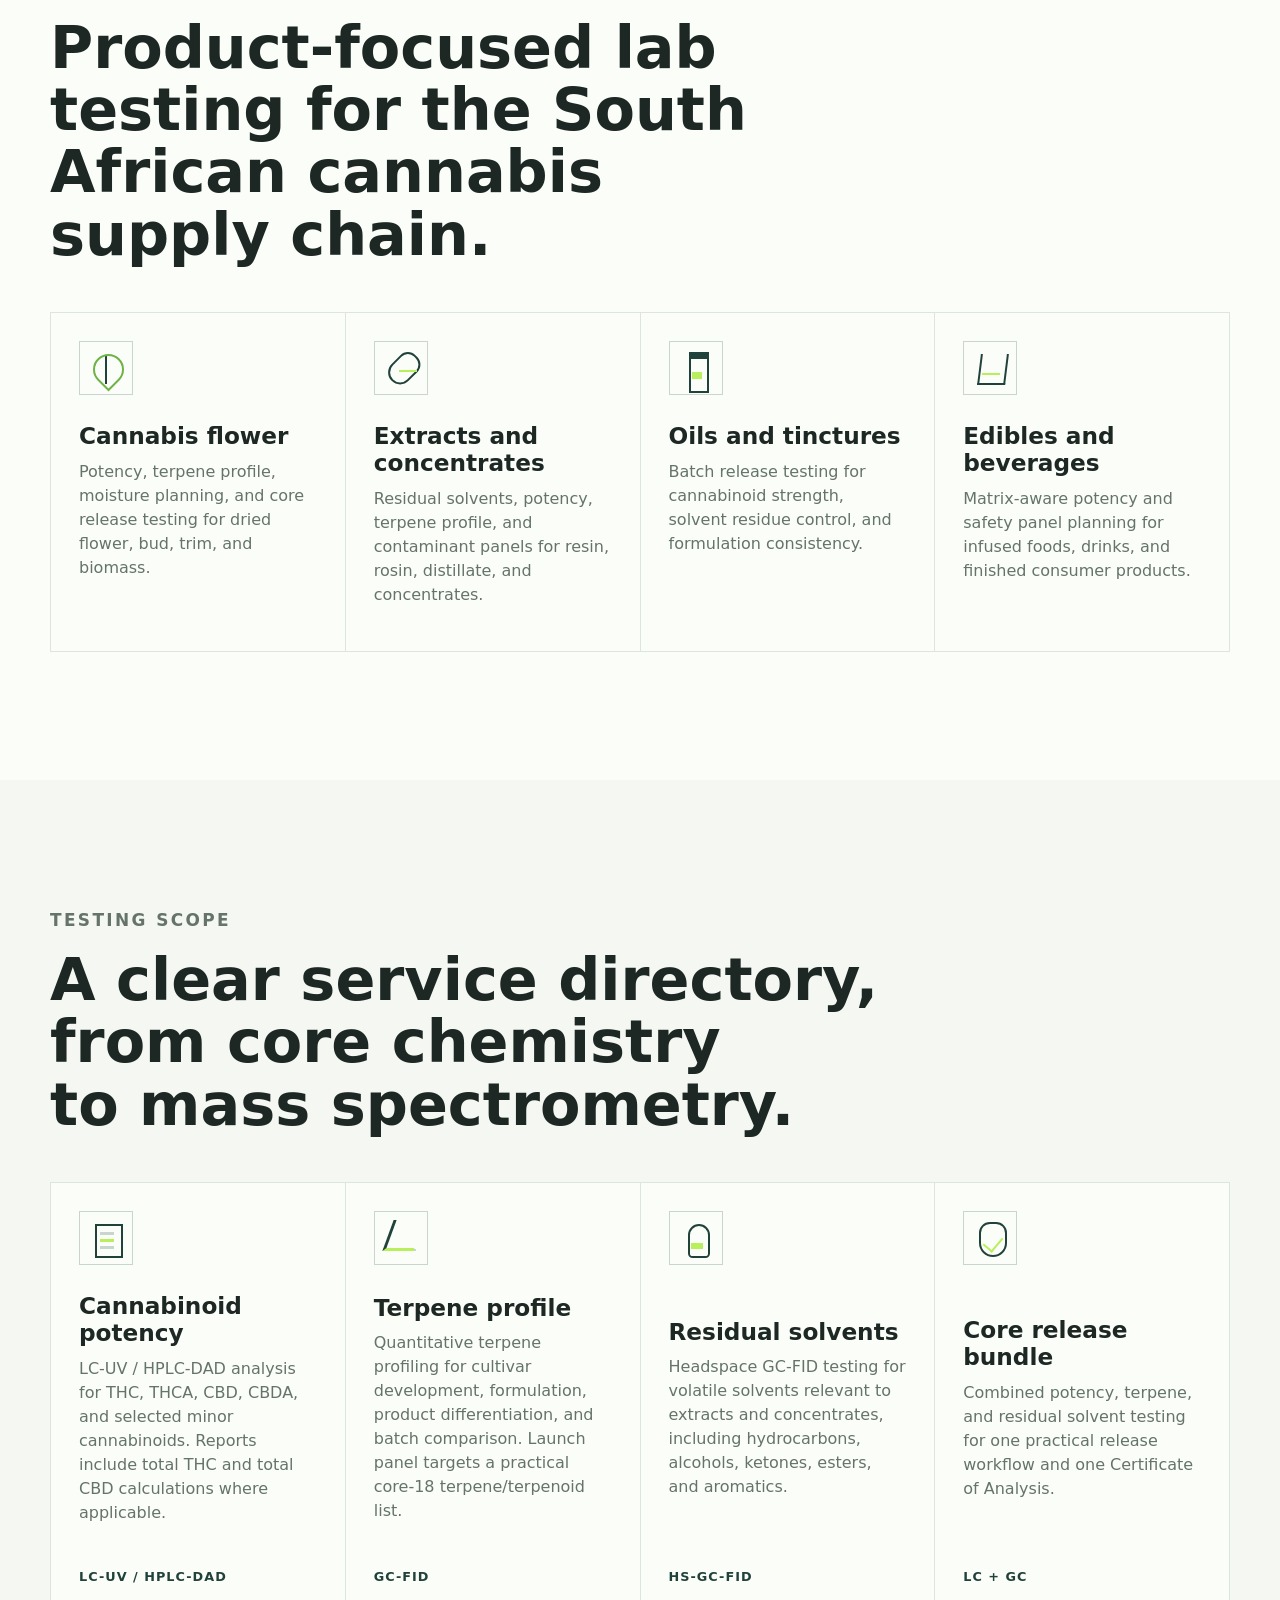
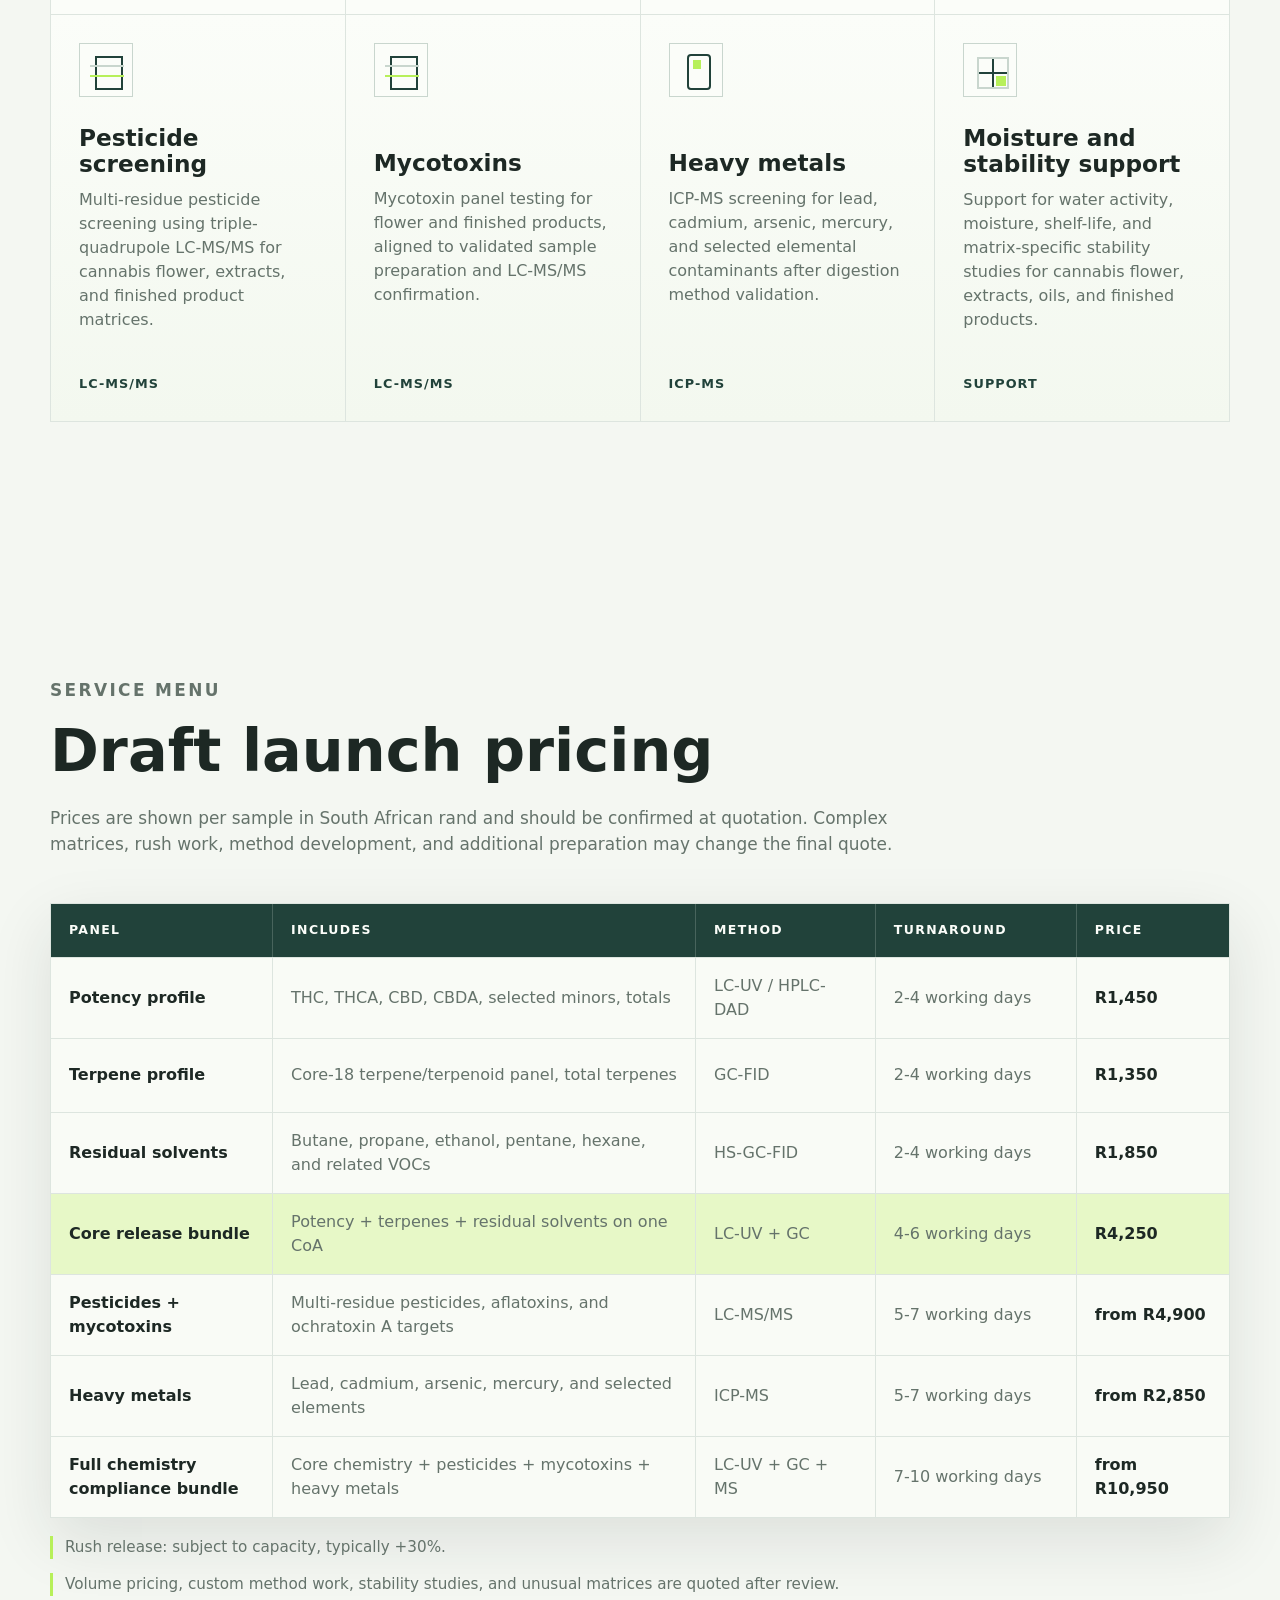
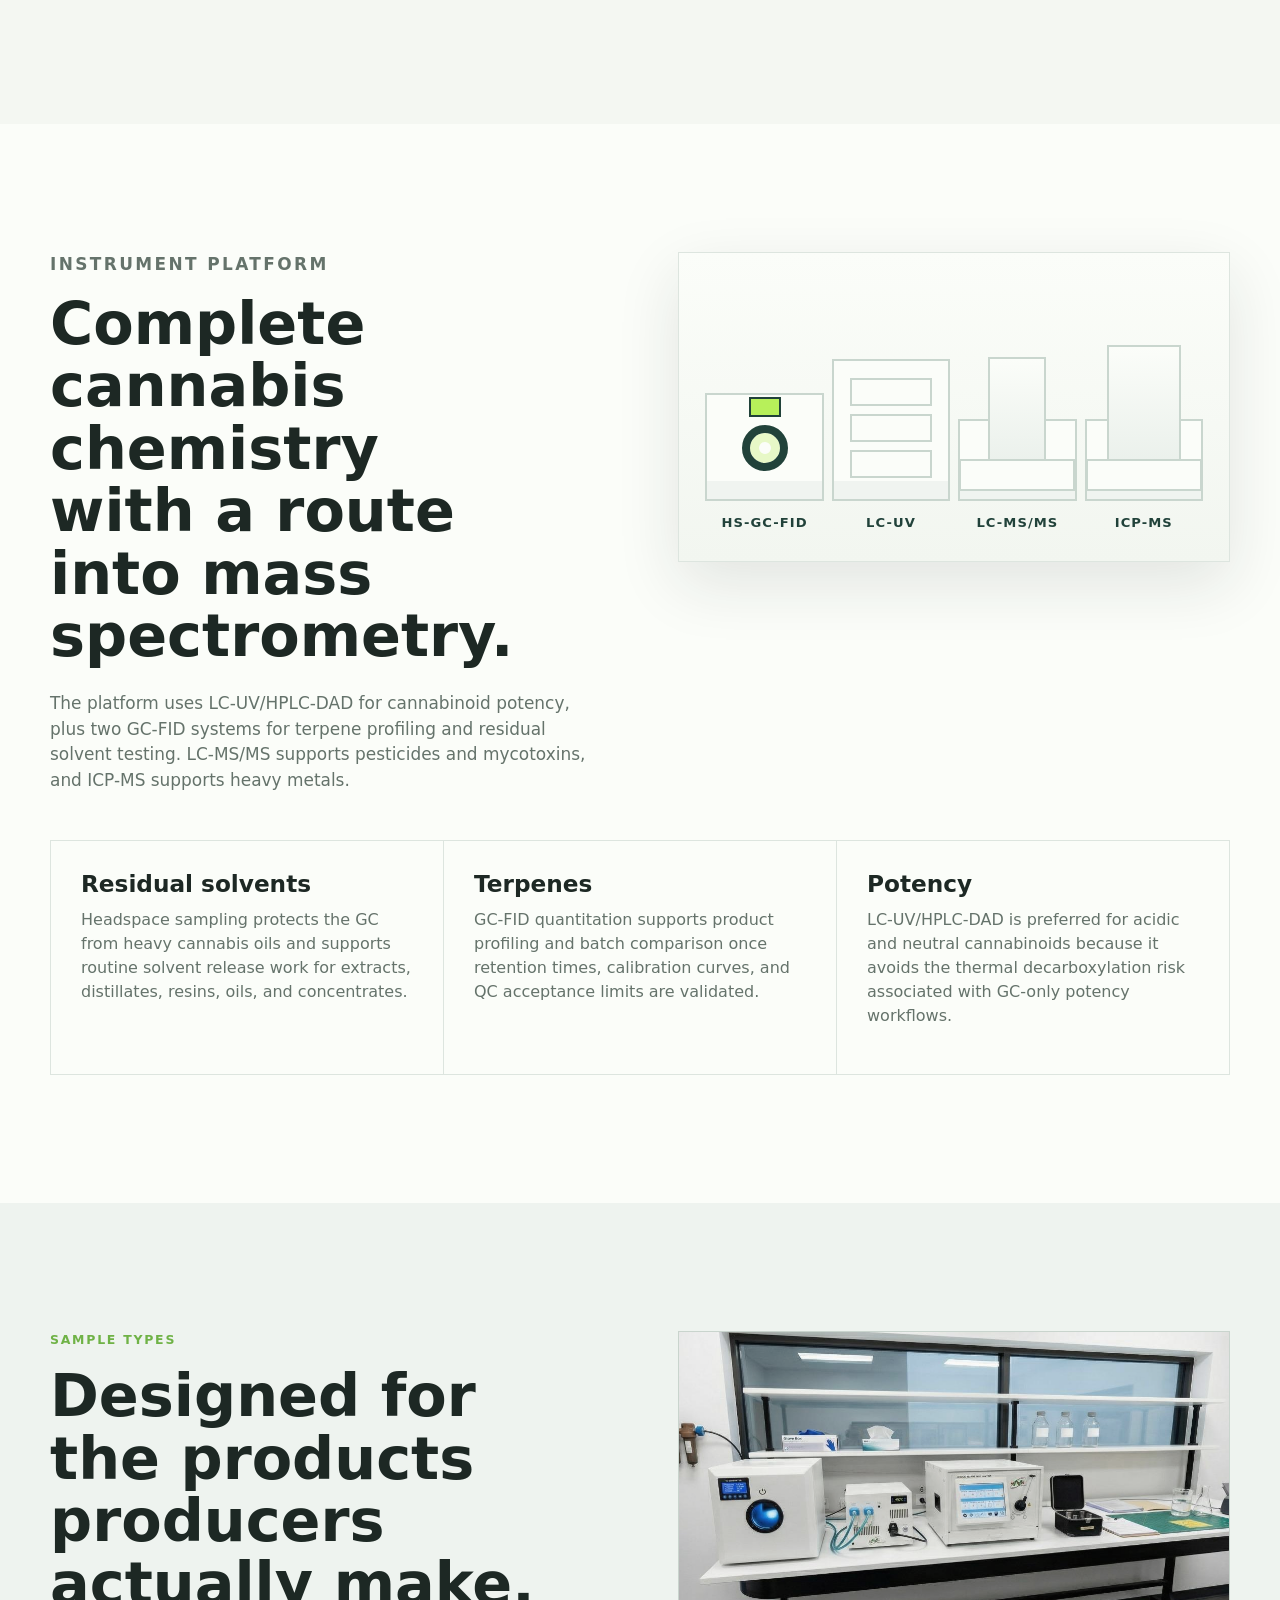
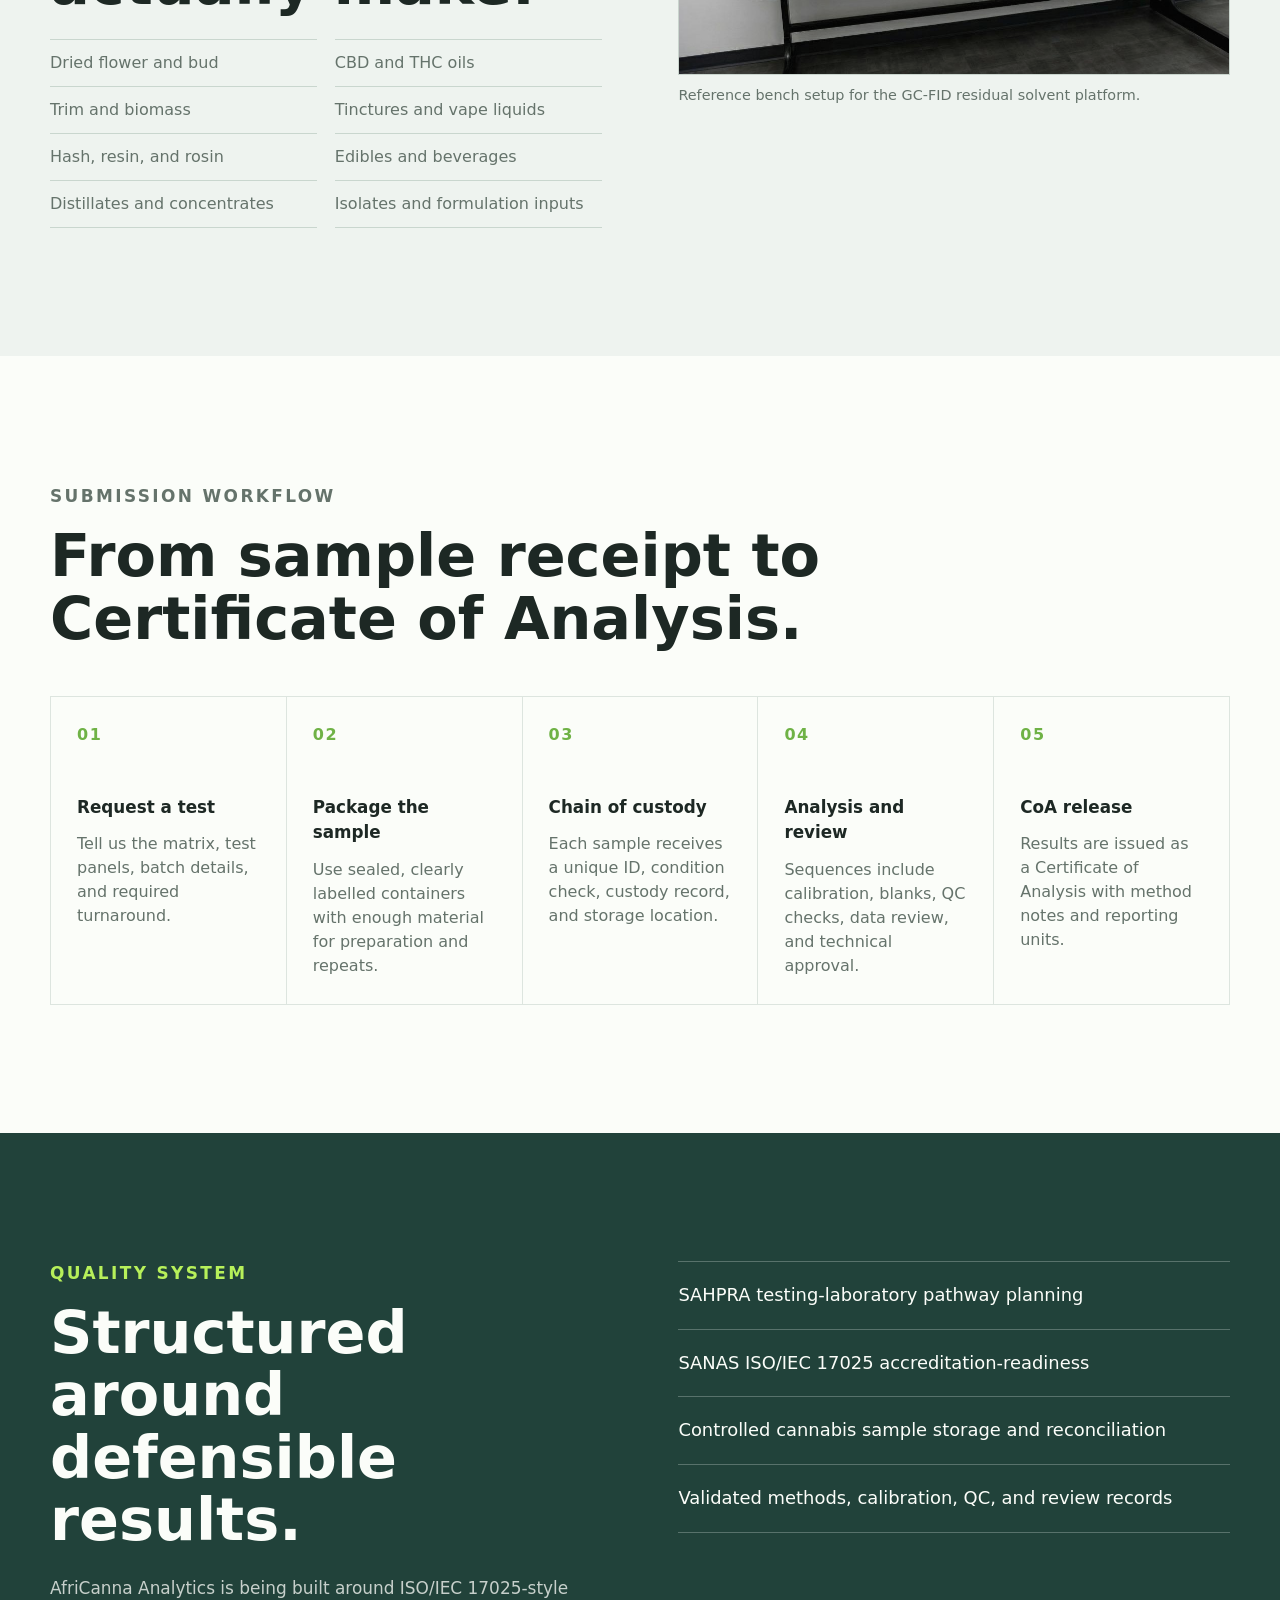
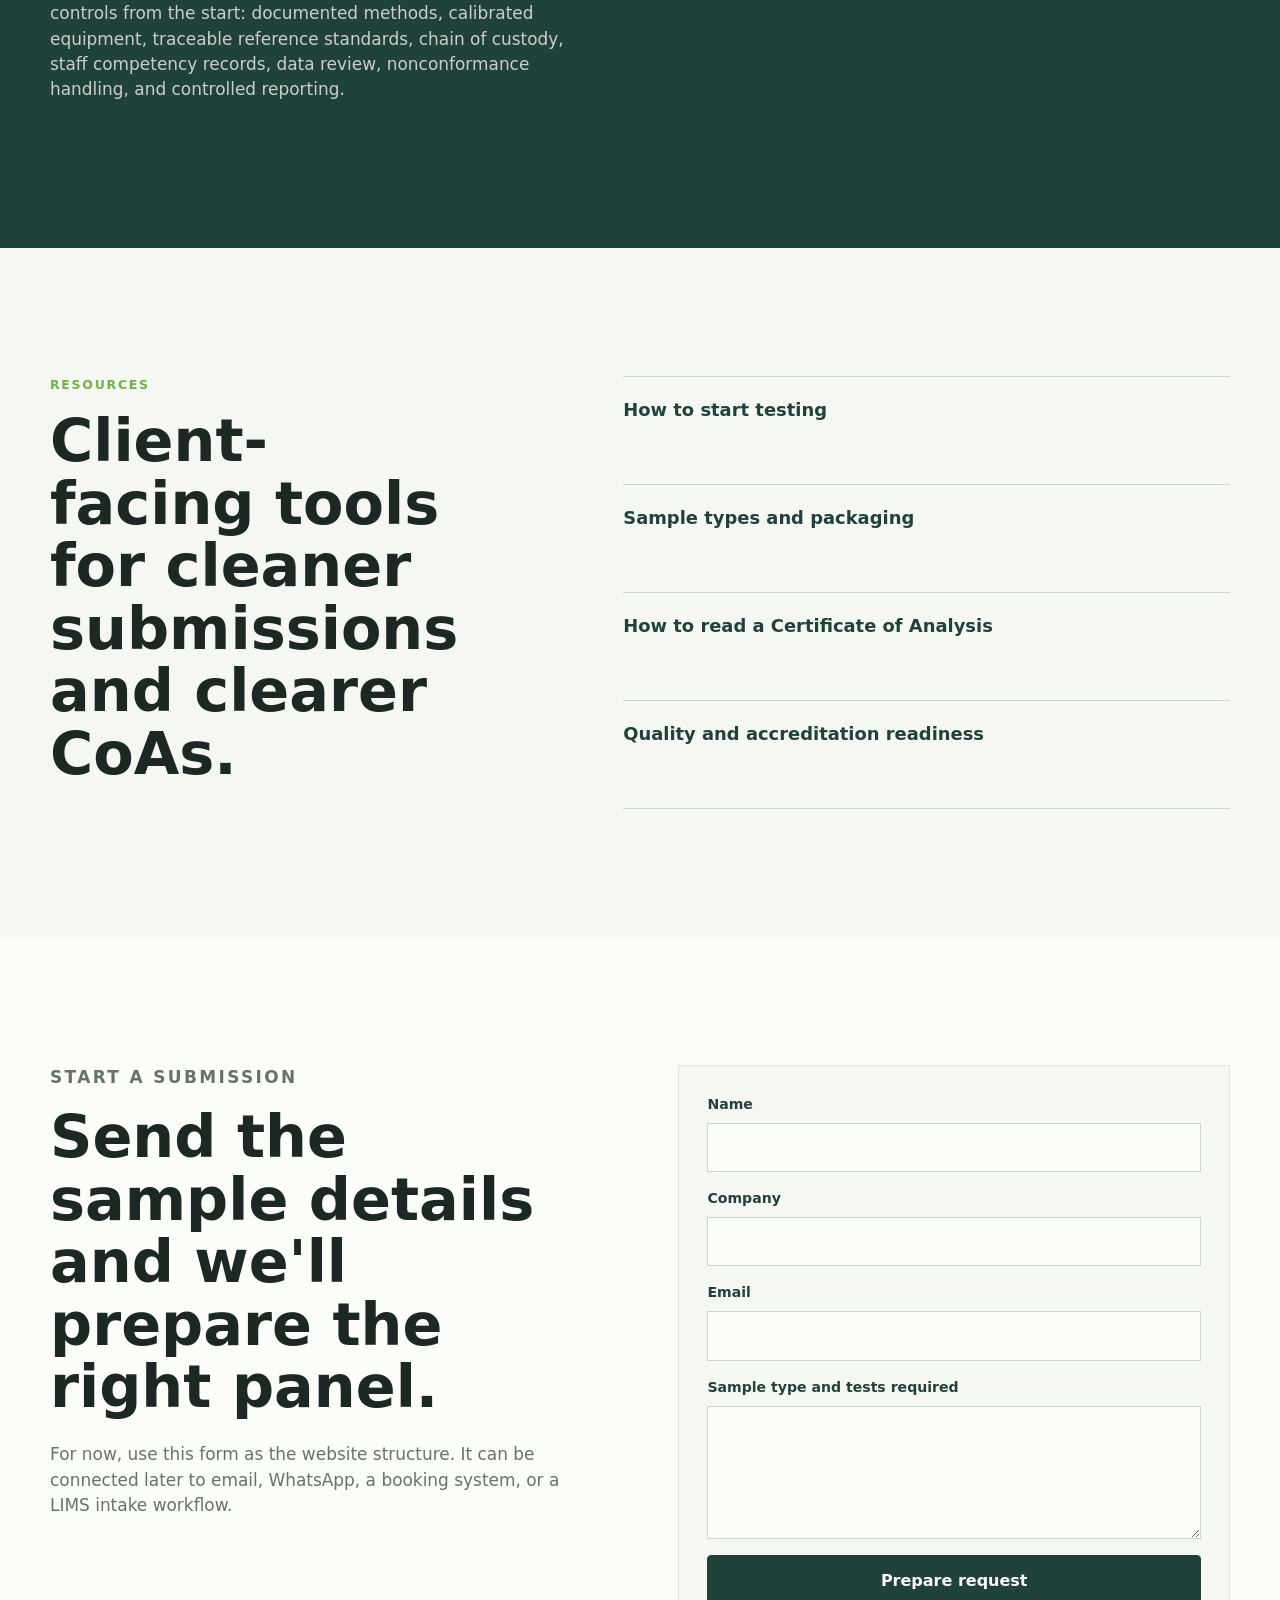
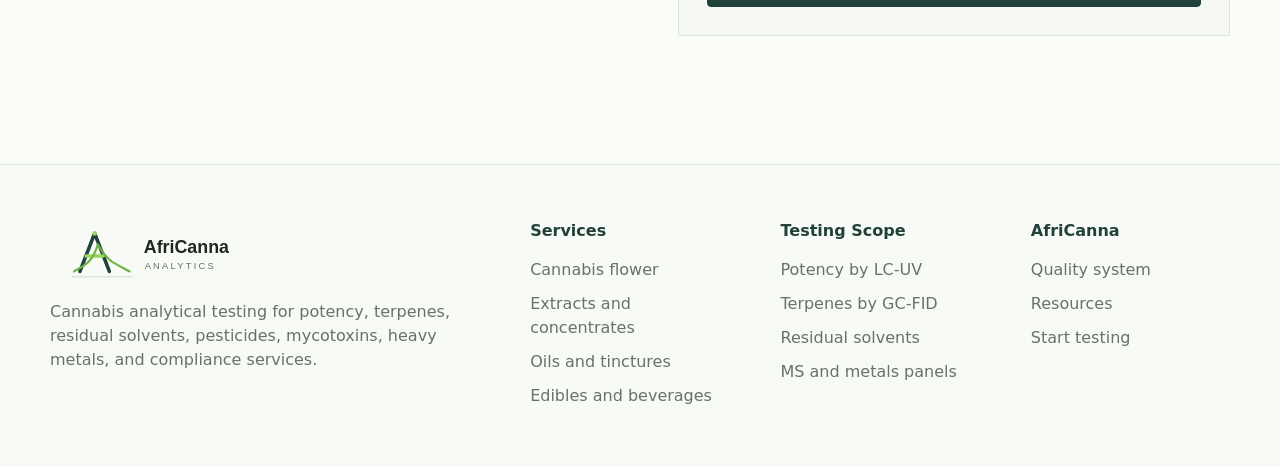
==== commit c9a562a9: "Add files via upload" ====
--- a/index.html
+++ b/index.html
@@ -8,13 +8,13 @@
       name="description"
       content="AfriCanna Analytics is a South African cannabis analytical testing laboratory focused on potency, terpene profiling, residual solvents, pesticides, mycotoxins, heavy metals, and compliance testing."
     />
-    <link rel="preload" href="assets/nira-lab-bench.jpeg?v=hero-methods-v11" as="image" />
-    <link rel="stylesheet" href="styles.css?v=hero-methods-v11" />
+    <link rel="preload" href="assets/nira-lab-bench.jpeg?v=pricing-v12" as="image" />
+    <link rel="stylesheet" href="styles.css?v=pricing-v12" />
   </head>
   <body>
     <header class="site-header">
       <a class="brand" href="#top" aria-label="AfriCanna Analytics home">
-        <img src="assets/logo-africanna-primary.svg?v=hero-methods-v11" alt="AfriCanna Analytics" />
+        <img src="assets/logo-africanna-primary.svg?v=pricing-v12" alt="AfriCanna Analytics" />
       </a>
       <nav class="main-nav" aria-label="Primary navigation">
         <div class="nav-item nav-item--mega">
@@ -254,55 +254,55 @@
               <span role="cell">THC, THCA, CBD, CBDA, selected minors, totals</span>
               <span role="cell">LC-UV / HPLC-DAD</span>
               <span role="cell">2-4 working days</span>
-              <span role="cell">R1,200</span>
+              <span role="cell">R1,450</span>
             </div>
             <div class="price-row" role="row">
               <span role="cell">Terpene profile</span>
               <span role="cell">Core-18 terpene/terpenoid panel, total terpenes</span>
               <span role="cell">GC-FID</span>
               <span role="cell">2-4 working days</span>
-              <span role="cell">R900</span>
+              <span role="cell">R1,350</span>
             </div>
             <div class="price-row" role="row">
               <span role="cell">Residual solvents</span>
               <span role="cell">Butane, propane, ethanol, pentane, hexane, and related VOCs</span>
               <span role="cell">HS-GC-FID</span>
               <span role="cell">2-4 working days</span>
-              <span role="cell">R1,600</span>
+              <span role="cell">R1,850</span>
             </div>
             <div class="price-row price-row--highlight" role="row">
               <span role="cell">Core release bundle</span>
               <span role="cell">Potency + terpenes + residual solvents on one CoA</span>
               <span role="cell">LC-UV + GC</span>
               <span role="cell">4-6 working days</span>
-              <span role="cell">R3,000</span>
+              <span role="cell">R4,250</span>
             </div>
             <div class="price-row" role="row">
-              <span role="cell">Pesticide screen</span>
-              <span role="cell">Multi-residue screen for selected pesticide targets</span>
+              <span role="cell">Pesticides + mycotoxins</span>
+              <span role="cell">Multi-residue pesticides, aflatoxins, and ochratoxin A targets</span>
               <span role="cell">LC-MS/MS</span>
-              <span role="cell">Quoted</span>
-              <span role="cell">from R2,500</span>
+              <span role="cell">5-7 working days</span>
+              <span role="cell">from R4,900</span>
             </div>
             <div class="price-row" role="row">
               <span role="cell">Heavy metals</span>
               <span role="cell">Lead, cadmium, arsenic, mercury, and selected elements</span>
               <span role="cell">ICP-MS</span>
-              <span role="cell">Quoted</span>
-              <span role="cell">from R1,800</span>
+              <span role="cell">5-7 working days</span>
+              <span role="cell">from R2,850</span>
             </div>
             <div class="price-row" role="row">
-              <span role="cell">Full compliance bundle</span>
+              <span role="cell">Full chemistry compliance bundle</span>
               <span role="cell">Core chemistry + pesticides + mycotoxins + heavy metals</span>
               <span role="cell">LC-UV + GC + MS</span>
-              <span role="cell">Quoted</span>
-              <span role="cell">from R6,500</span>
+              <span role="cell">7-10 working days</span>
+              <span role="cell">from R10,950</span>
             </div>
           </div>
 
           <div class="pricing-notes">
             <p>Rush release: subject to capacity, typically +30%.</p>
-            <p>Custom method work, stability studies, and unusual matrices are quoted after review.</p>
+            <p>Volume pricing, custom method work, stability studies, and unusual matrices are quoted after review.</p>
           </div>
         </div>
       </section>
@@ -390,7 +390,7 @@
             </div>
           </div>
           <figure>
-            <img src="assets/nira-lab-bench.jpeg?v=hero-methods-v11" alt="NIRA-style analytical instruments on a laboratory bench" />
+            <img src="assets/nira-lab-bench.jpeg?v=pricing-v12" alt="NIRA-style analytical instruments on a laboratory bench" />
             <figcaption>Reference bench setup for the GC-FID residual solvent platform.</figcaption>
           </figure>
         </div>
@@ -504,7 +504,7 @@
     <footer class="site-footer">
       <div class="wrap footer-grid">
         <div>
-          <img src="assets/logo-africanna-primary.svg?v=hero-methods-v11" alt="AfriCanna Analytics" />
+          <img src="assets/logo-africanna-primary.svg?v=pricing-v12" alt="AfriCanna Analytics" />
           <p>
             Cannabis analytical testing for potency, terpenes, residual solvents, pesticides,
             mycotoxins, heavy metals, and compliance services.
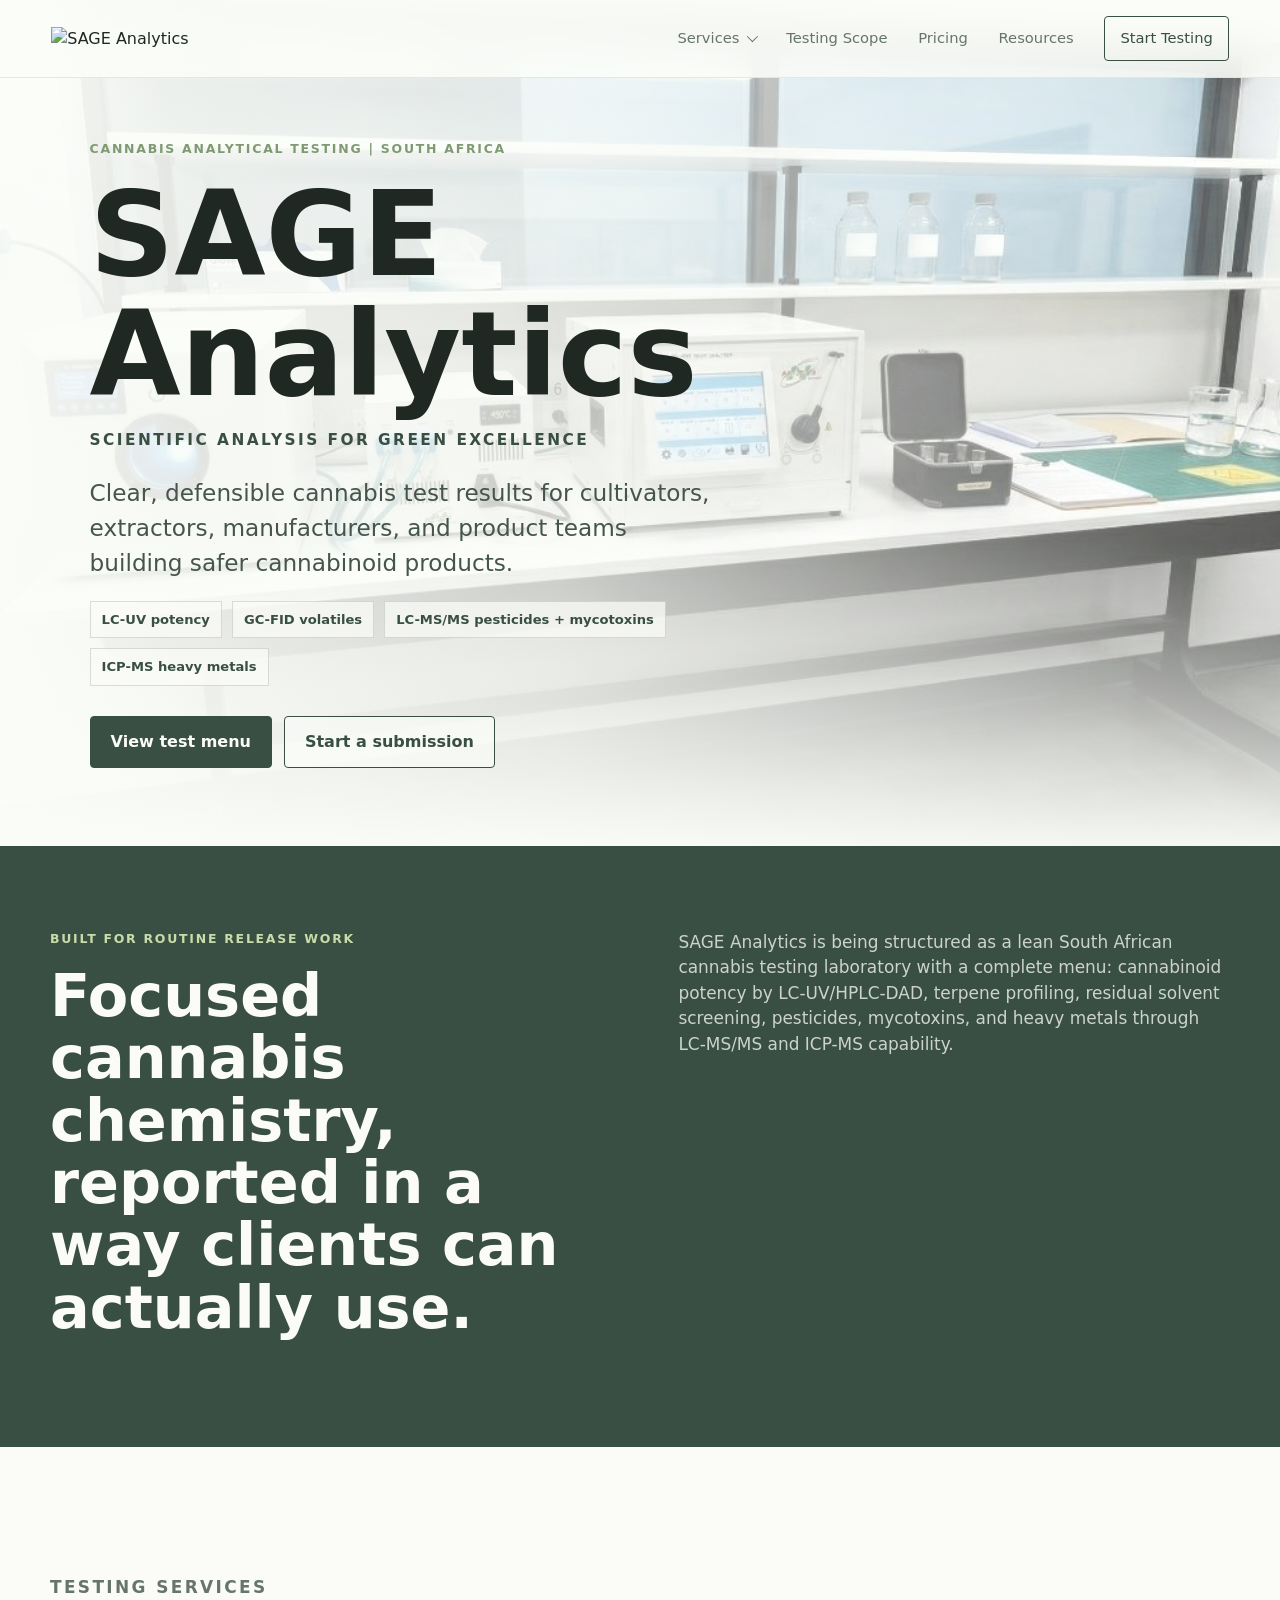
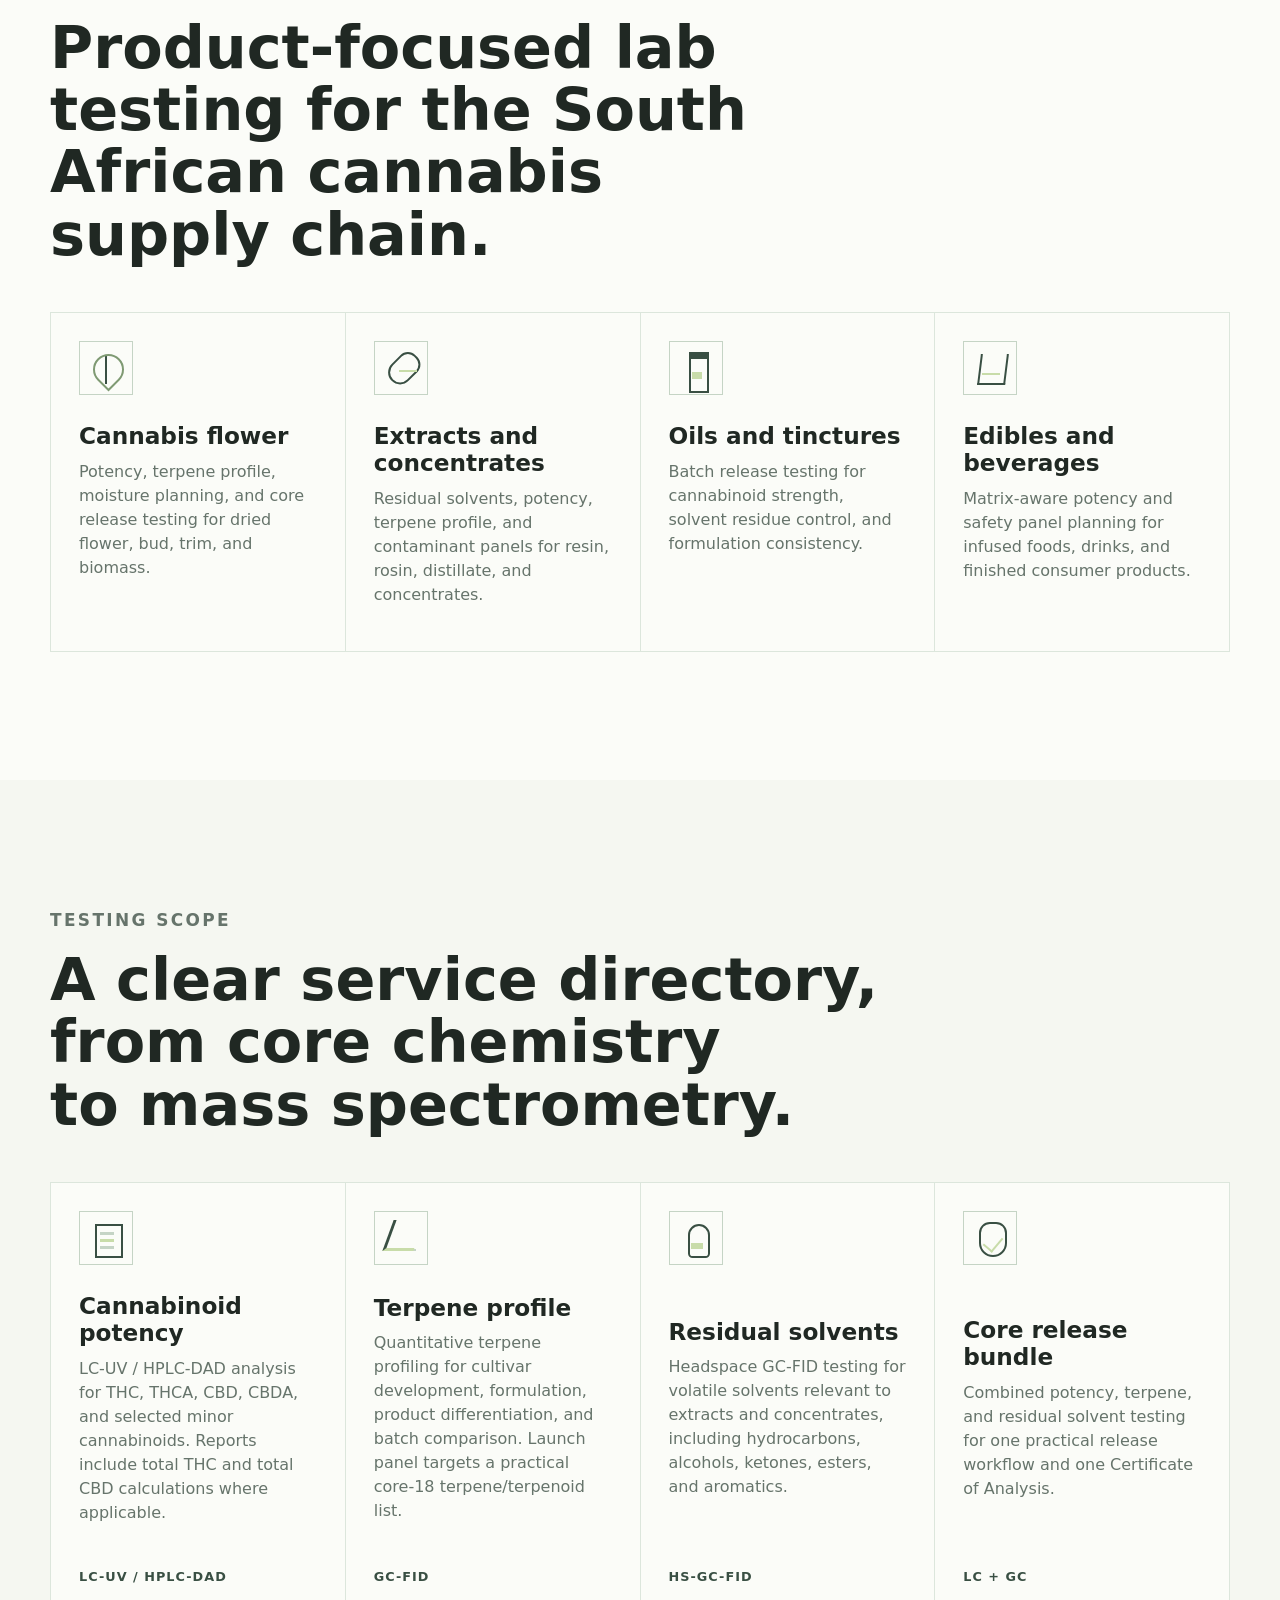
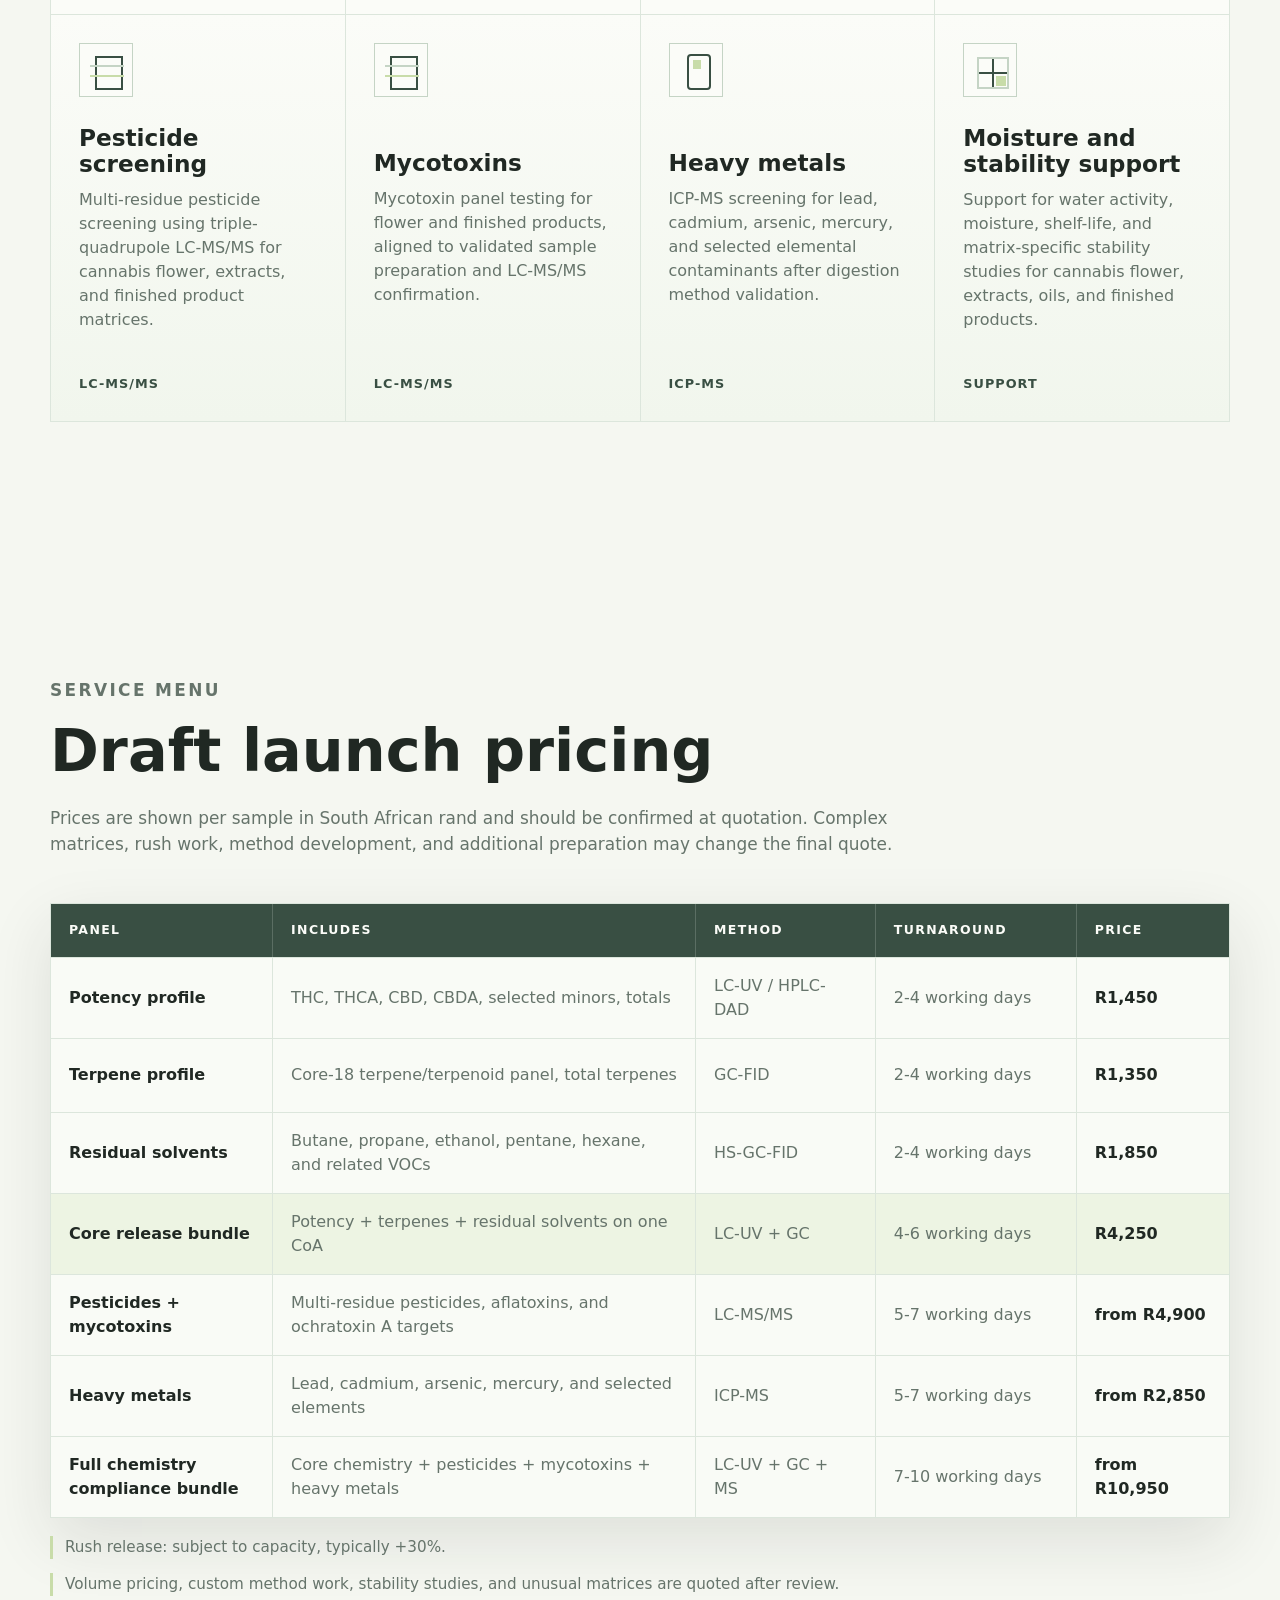
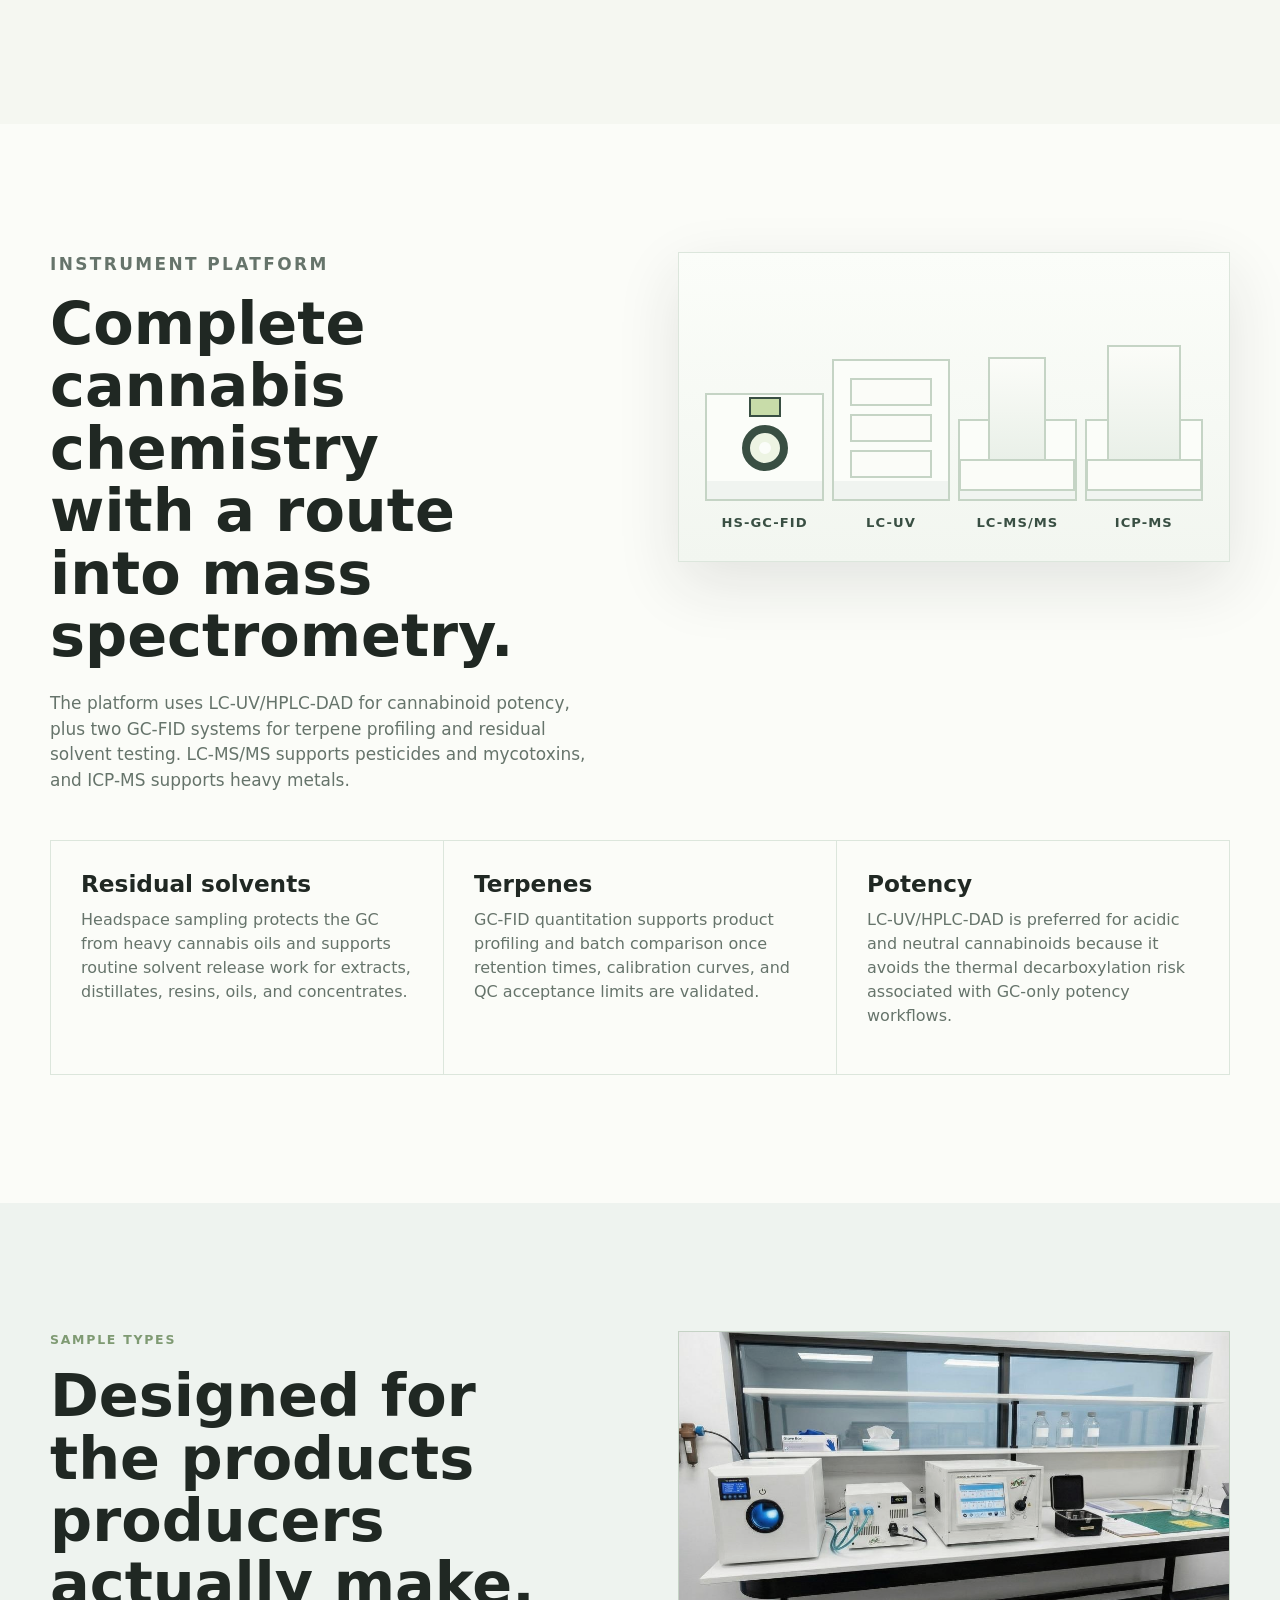
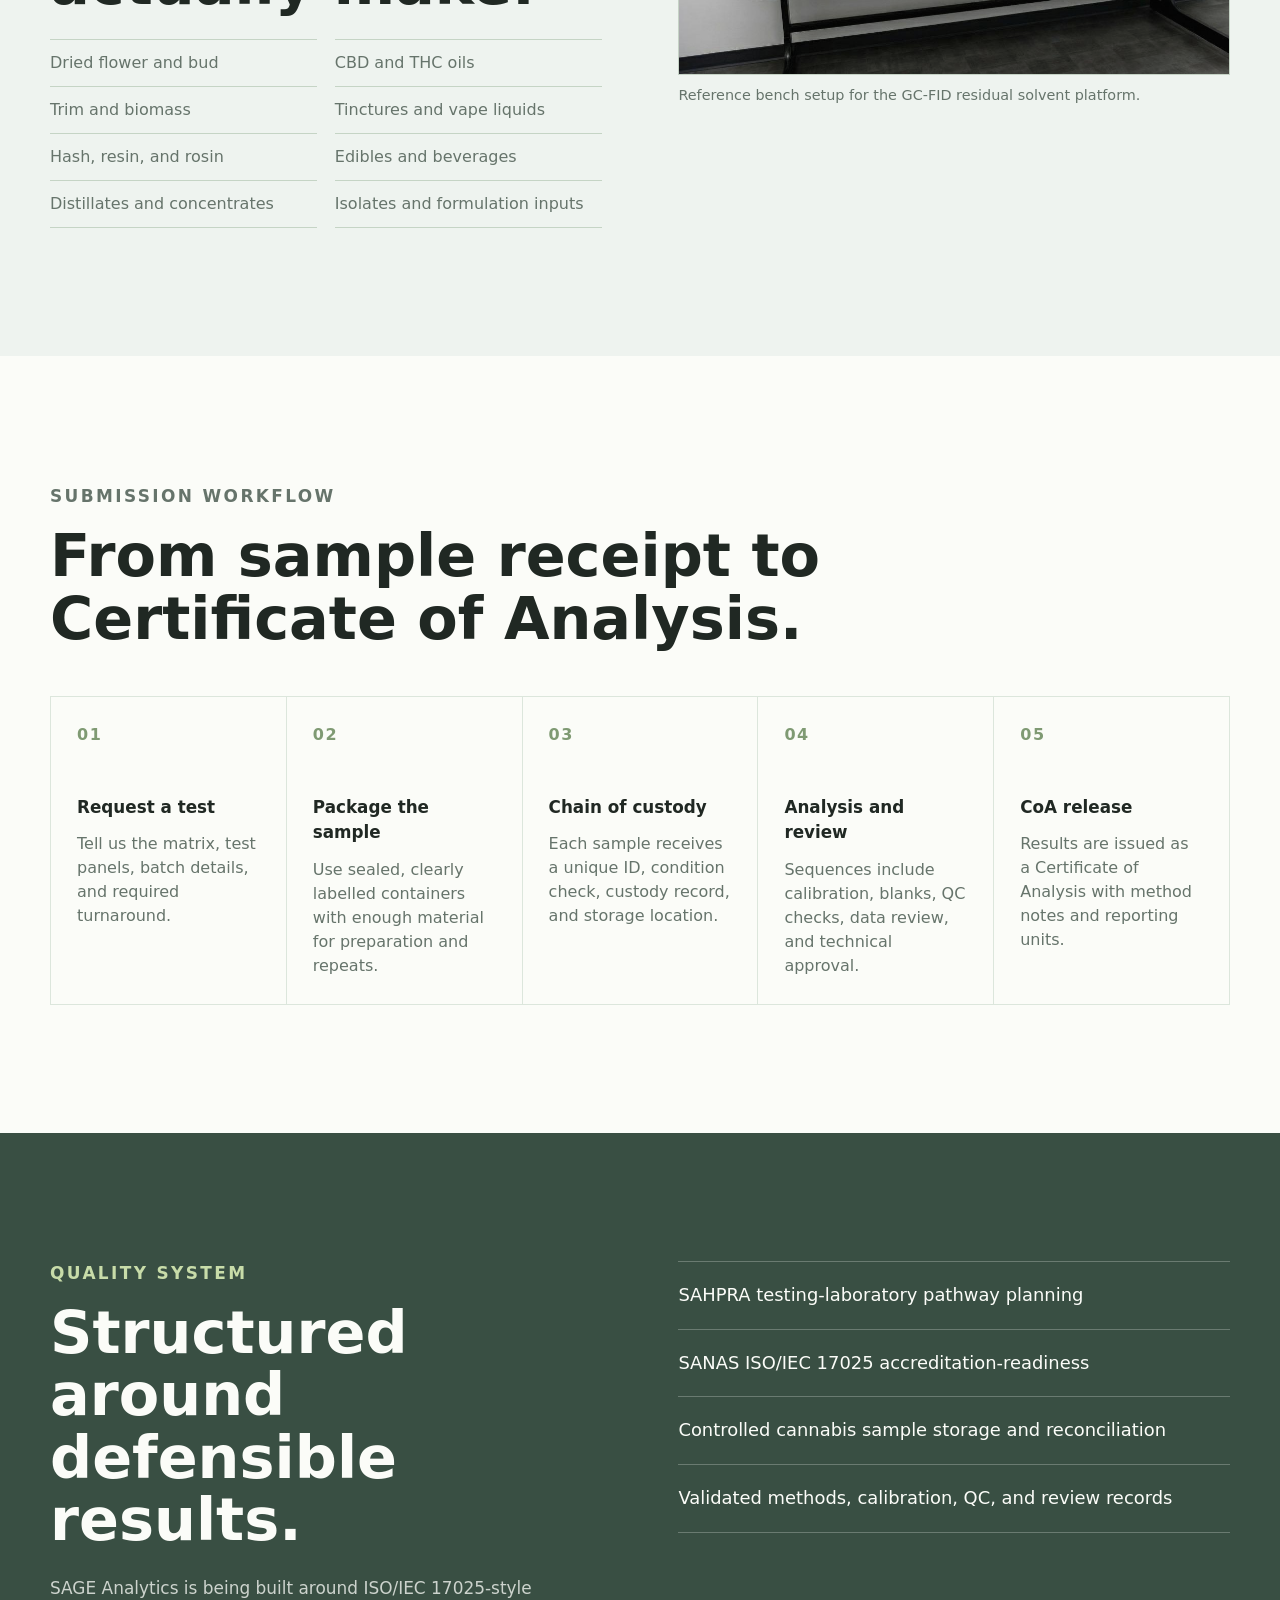
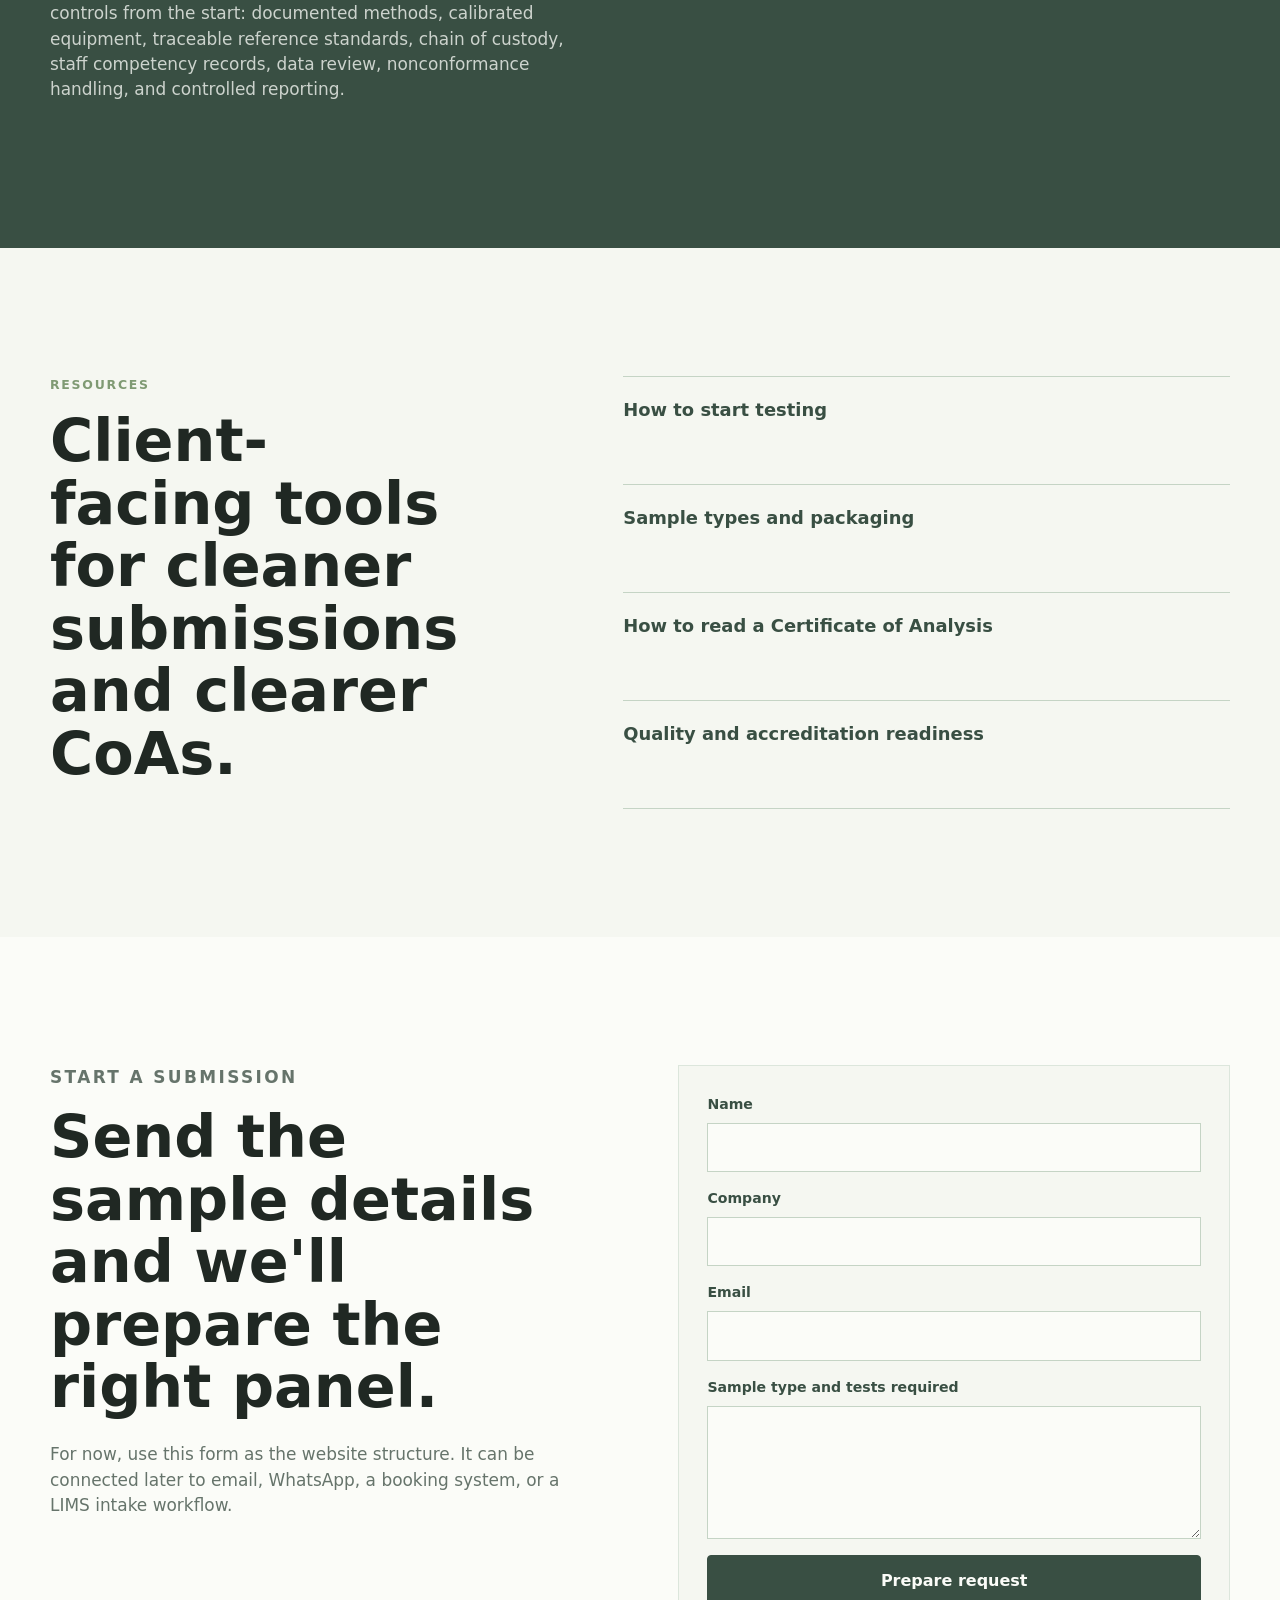
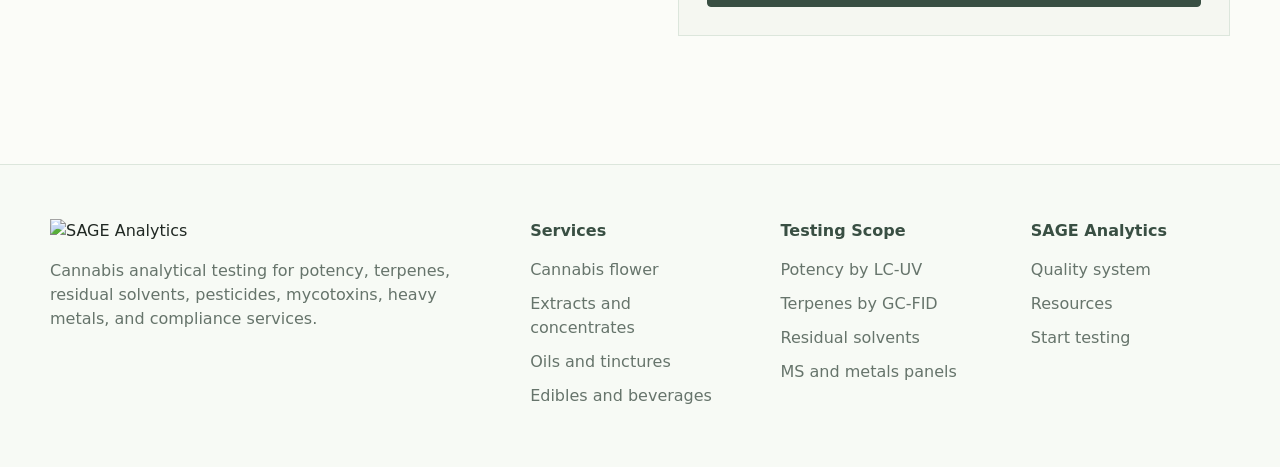
==== commit 6070441f: "Add files via upload" ====
--- a/index.html
+++ b/index.html
@@ -3,18 +3,18 @@
   <head>
     <meta charset="utf-8" />
     <meta name="viewport" content="width=device-width, initial-scale=1" />
-    <title>AfriCanna Analytics | Cannabis Testing Laboratory South Africa</title>
+    <title>SAGE Analytics | Cannabis Testing Laboratory South Africa</title>
     <meta
       name="description"
-      content="AfriCanna Analytics is a South African cannabis analytical testing laboratory focused on potency, terpene profiling, residual solvents, pesticides, mycotoxins, heavy metals, and compliance testing."
+      content="SAGE Analytics is a South African cannabis analytical testing laboratory focused on potency, terpene profiling, residual solvents, pesticides, mycotoxins, heavy metals, and compliance testing."
     />
-    <link rel="preload" href="assets/nira-lab-bench.jpeg?v=pricing-v12" as="image" />
-    <link rel="stylesheet" href="styles.css?v=pricing-v12" />
+    <link rel="preload" href="assets/nira-lab-bench.jpeg?v=sage-v13" as="image" />
+    <link rel="stylesheet" href="styles.css?v=sage-v13" />
   </head>
   <body>
     <header class="site-header">
-      <a class="brand" href="#top" aria-label="AfriCanna Analytics home">
-        <img src="assets/logo-africanna-primary.svg?v=pricing-v12" alt="AfriCanna Analytics" />
+      <a class="brand" href="#top" aria-label="SAGE Analytics home">
+        <img src="assets/logo-sage-primary.svg?v=sage-v13" alt="SAGE Analytics" />
       </a>
       <nav class="main-nav" aria-label="Primary navigation">
         <div class="nav-item nav-item--mega">
@@ -56,7 +56,8 @@
         <div class="hero__overlay"></div>
         <div class="hero__content">
           <p class="eyebrow">Cannabis analytical testing | South Africa</p>
-          <h1>AfriCanna Analytics</h1>
+          <h1>SAGE Analytics</h1>
+          <p class="hero__acronym">Scientific Analysis for Green Excellence</p>
           <p class="hero__lead">
             Clear, defensible cannabis test results for cultivators, extractors, manufacturers,
             and product teams building safer cannabinoid products.
@@ -81,7 +82,7 @@
             <h2>Focused cannabis chemistry, reported in a way clients can actually use.</h2>
           </div>
           <p>
-            AfriCanna Analytics is being structured as a lean South African cannabis testing
+            SAGE Analytics is being structured as a lean South African cannabis testing
             laboratory with a complete menu: cannabinoid potency by LC-UV/HPLC-DAD, terpene
             profiling, residual solvent screening, pesticides, mycotoxins, and heavy metals
             through LC-MS/MS and ICP-MS capability.
@@ -241,7 +242,7 @@
             </p>
           </div>
 
-          <div class="price-table" role="table" aria-label="AfriCanna Analytics service pricing">
+          <div class="price-table" role="table" aria-label="SAGE Analytics service pricing">
             <div class="price-row price-row--head" role="row">
               <span role="columnheader">Panel</span>
               <span role="columnheader">Includes</span>
@@ -390,7 +391,7 @@
             </div>
           </div>
           <figure>
-            <img src="assets/nira-lab-bench.jpeg?v=pricing-v12" alt="NIRA-style analytical instruments on a laboratory bench" />
+            <img src="assets/nira-lab-bench.jpeg?v=sage-v13" alt="NIRA-style analytical instruments on a laboratory bench" />
             <figcaption>Reference bench setup for the GC-FID residual solvent platform.</figcaption>
           </figure>
         </div>
@@ -438,7 +439,7 @@
             <p class="kicker">Quality system</p>
             <h2>Structured around defensible results.</h2>
             <p>
-              AfriCanna Analytics is being built around ISO/IEC 17025-style controls from the start:
+              SAGE Analytics is being built around ISO/IEC 17025-style controls from the start:
               documented methods, calibrated equipment, traceable reference standards, chain of
               custody, staff competency records, data review, nonconformance handling, and controlled
               reporting.
@@ -504,7 +505,7 @@
     <footer class="site-footer">
       <div class="wrap footer-grid">
         <div>
-          <img src="assets/logo-africanna-primary.svg?v=pricing-v12" alt="AfriCanna Analytics" />
+          <img src="assets/logo-sage-primary.svg?v=sage-v13" alt="SAGE Analytics" />
           <p>
             Cannabis analytical testing for potency, terpenes, residual solvents, pesticides,
             mycotoxins, heavy metals, and compliance services.
@@ -525,7 +526,7 @@
           <a href="#testing-scope">MS and metals panels</a>
         </div>
         <div>
-          <p class="footer-title">AfriCanna</p>
+          <p class="footer-title">SAGE Analytics</p>
           <a href="#quality">Quality system</a>
           <a href="#resources">Resources</a>
           <a href="#contact">Start testing</a>
--- a/styles.css
+++ b/styles.css
@@ -1,16 +1,16 @@
 :root {
-  --ink: #1d2824;
-  --muted: #65736b;
-  --line: #dde5df;
-  --line-strong: #c9d6ce;
-  --white: #fbfdf9;
-  --soft: #f4f7f2;
-  --wash: #eaf0eb;
-  --green: #21423a;
-  --leaf: #6fb246;
-  --lime: #b7f05a;
-  --lime-soft: #e7f8c7;
-  --shadow: 0 22px 60px rgba(29, 40, 36, 0.11);
+  --ink: #202823;
+  --muted: #66746b;
+  --line: #dce6dc;
+  --line-strong: #c5d4c5;
+  --white: #fbfcf8;
+  --soft: #f5f7f1;
+  --wash: #e8efe7;
+  --green: #394f43;
+  --leaf: #7f9a73;
+  --lime: #c8dca9;
+  --lime-soft: #edf4e3;
+  --shadow: 0 22px 60px rgba(32, 40, 35, 0.11);
   --max: 1180px;
   color-scheme: light;
 }
@@ -241,6 +241,10 @@
   text-wrap: balance;
 }
 
+.hero h1 {
+  margin-bottom: 14px;
+}
+
 h2 {
   font-size: clamp(2.1rem, 4.6vw, 4.5rem);
   line-height: 1.06;
@@ -255,10 +259,20 @@
   margin-bottom: 10px;
 }
 
+.hero__acronym {
+  max-width: 620px;
+  margin-bottom: 24px;
+  color: var(--green);
+  font-size: clamp(0.86rem, 1.2vw, 1rem);
+  font-weight: 760;
+  letter-spacing: 0.16em;
+  text-transform: uppercase;
+}
+
 .hero__lead {
   max-width: 620px;
   margin-bottom: 34px;
-  color: #3f4d46;
+  color: #46554c;
   font-size: clamp(1.12rem, 2vw, 1.45rem);
 }
 
@@ -270,8 +284,8 @@
 }
 
 .hero__proof span {
-  border: 1px solid rgba(33, 66, 58, 0.18);
-  background: rgba(251, 253, 249, 0.72);
+  border: 1px solid rgba(57, 79, 67, 0.18);
+  background: rgba(251, 252, 248, 0.74);
   color: var(--green);
   padding: 8px 11px;
   font-size: 0.82rem;
@@ -411,7 +425,7 @@
 }
 
 .scope-card--complete {
-  background: linear-gradient(180deg, #fbfdf9 0%, #f3f8ef 100%);
+  background: linear-gradient(180deg, #fbfcf8 0%, #f1f6ed 100%);
 }
 
 .scope-card__method {
@@ -429,7 +443,7 @@
   width: 54px;
   height: 54px;
   border: 1px solid var(--line-strong);
-  background: #fbfdf9;
+  background: #fbfcf8;
 }
 
 .lab-icon::before,
@@ -788,7 +802,7 @@
   height: 46px;
   border-radius: 50%;
   border: 8px solid var(--green);
-  box-shadow: inset 0 0 0 9px #e7f8c7;
+  box-shadow: inset 0 0 0 9px #edf4e3;
 }
 
 .instrument--hplc::before {
@@ -800,7 +814,7 @@
   width: 82px;
   height: 28px;
   border: 2px solid var(--line-strong);
-  background: #fbfdf9;
+  background: #fbfcf8;
 }
 
 .instrument--hplc .instrument__stack:nth-child(1) {
@@ -826,7 +840,7 @@
   width: 58px;
   height: 112px;
   border: 2px solid var(--line-strong);
-  background: linear-gradient(180deg, #fbfdf9 0%, #eaf0eb 100%);
+  background: linear-gradient(180deg, #fbfcf8 0%, #e8efe7 100%);
 }
 
 .instrument__tower--wide {
@@ -840,7 +854,7 @@
   width: 116px;
   height: 32px;
   border: 2px solid var(--line-strong);
-  background: #fbfdf9;
+  background: #fbfcf8;
 }
 
 .method-lanes {
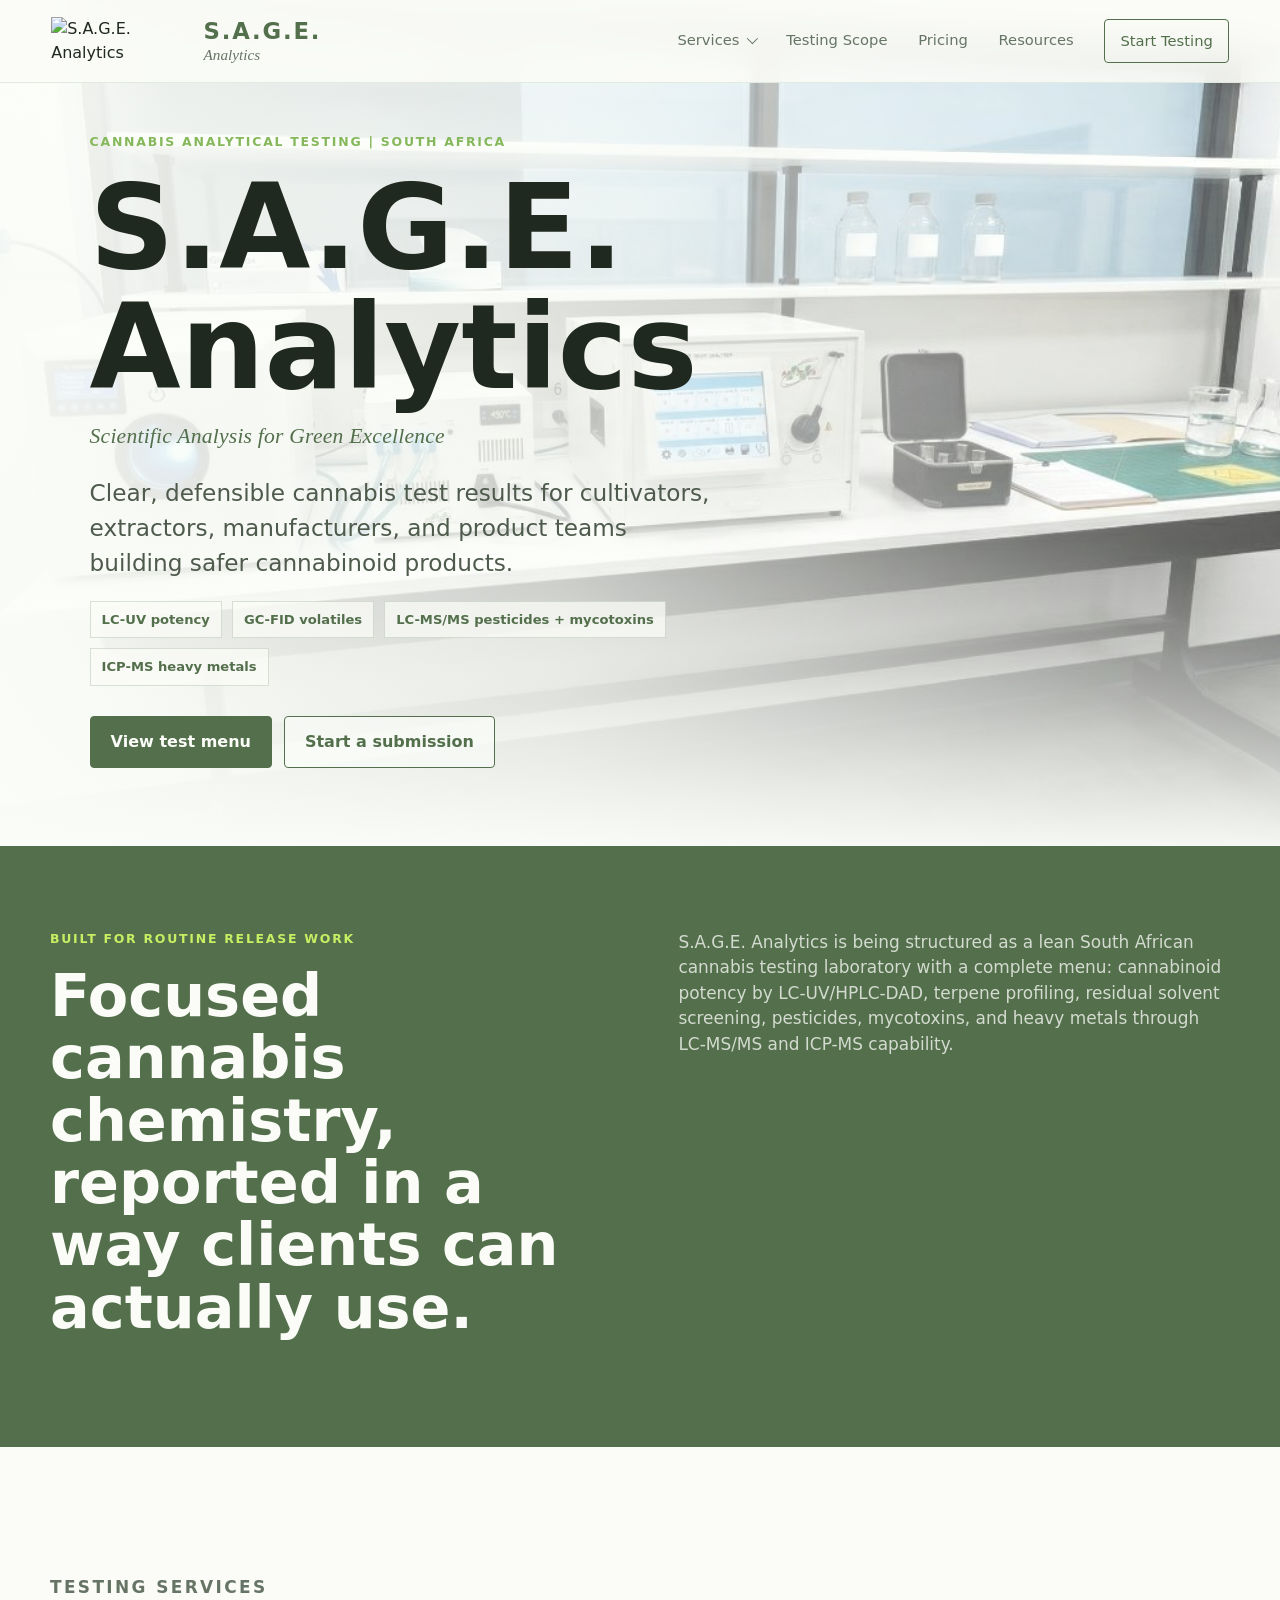
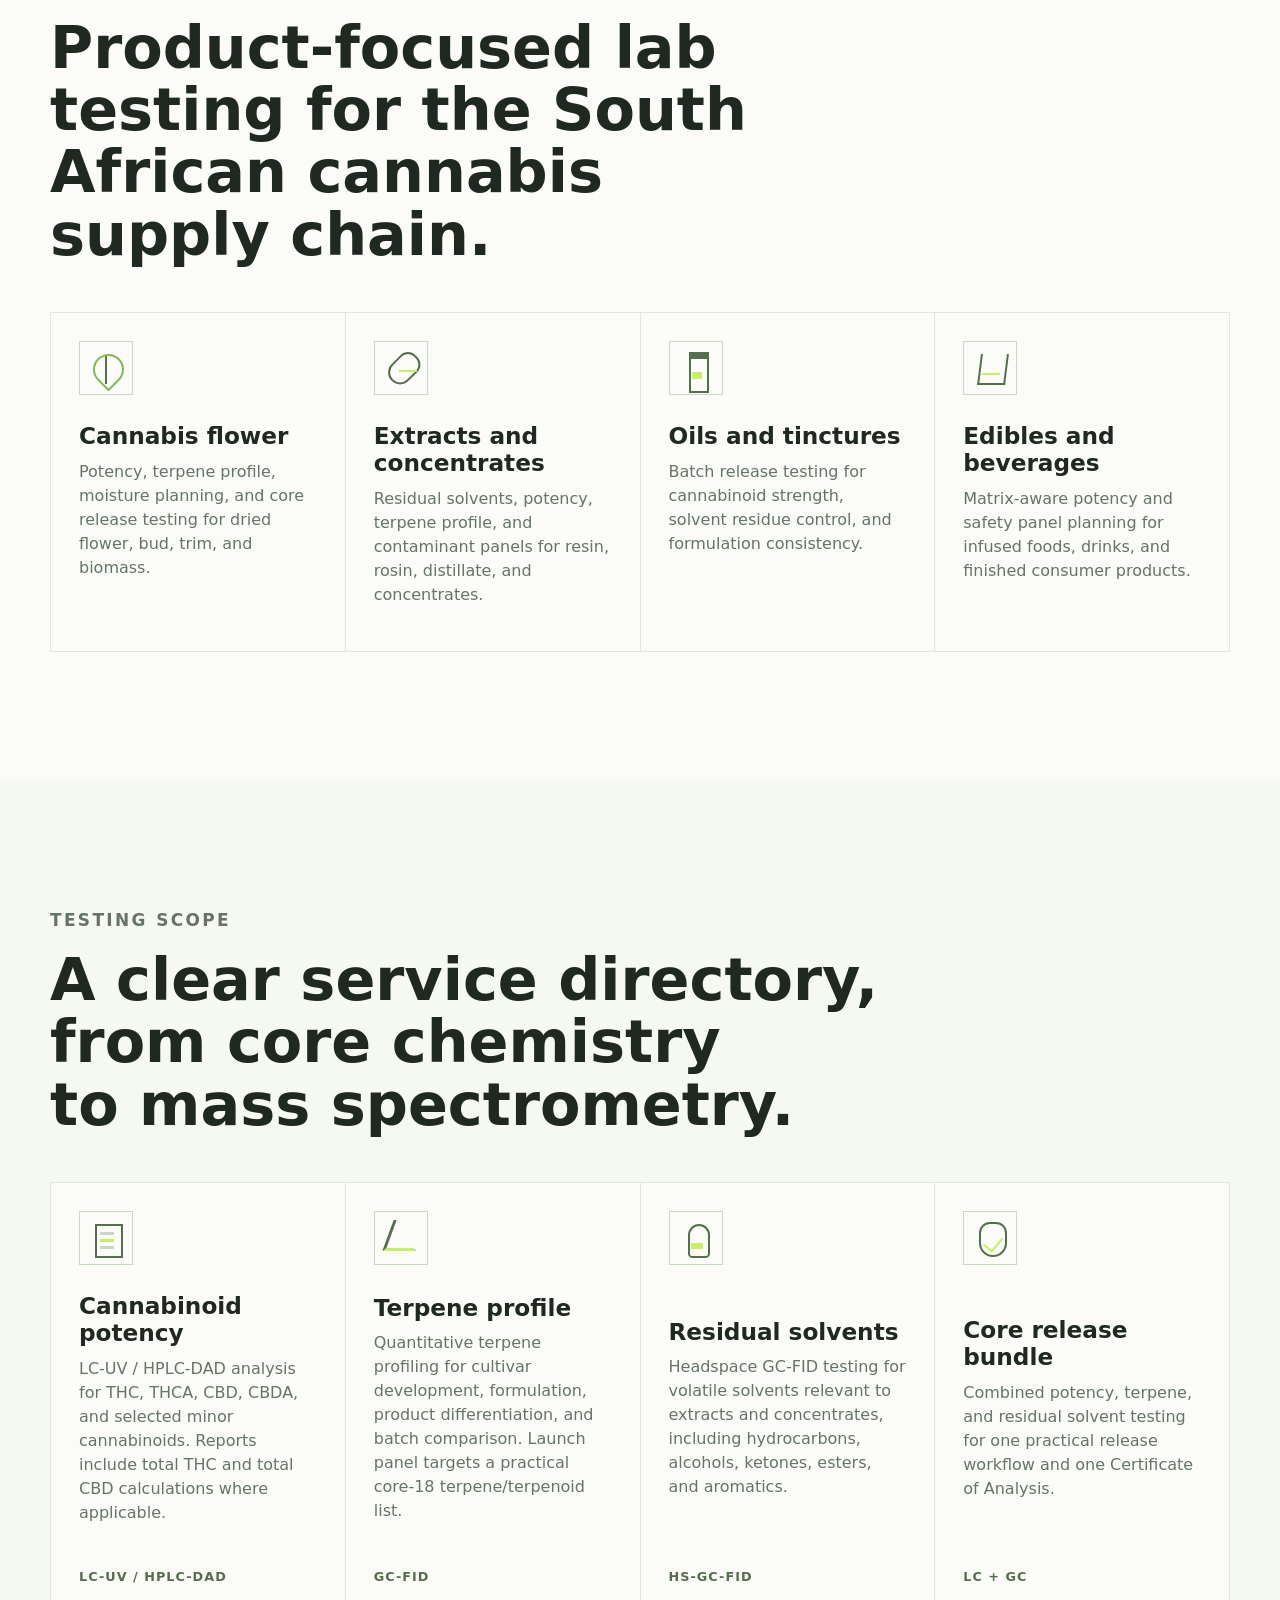
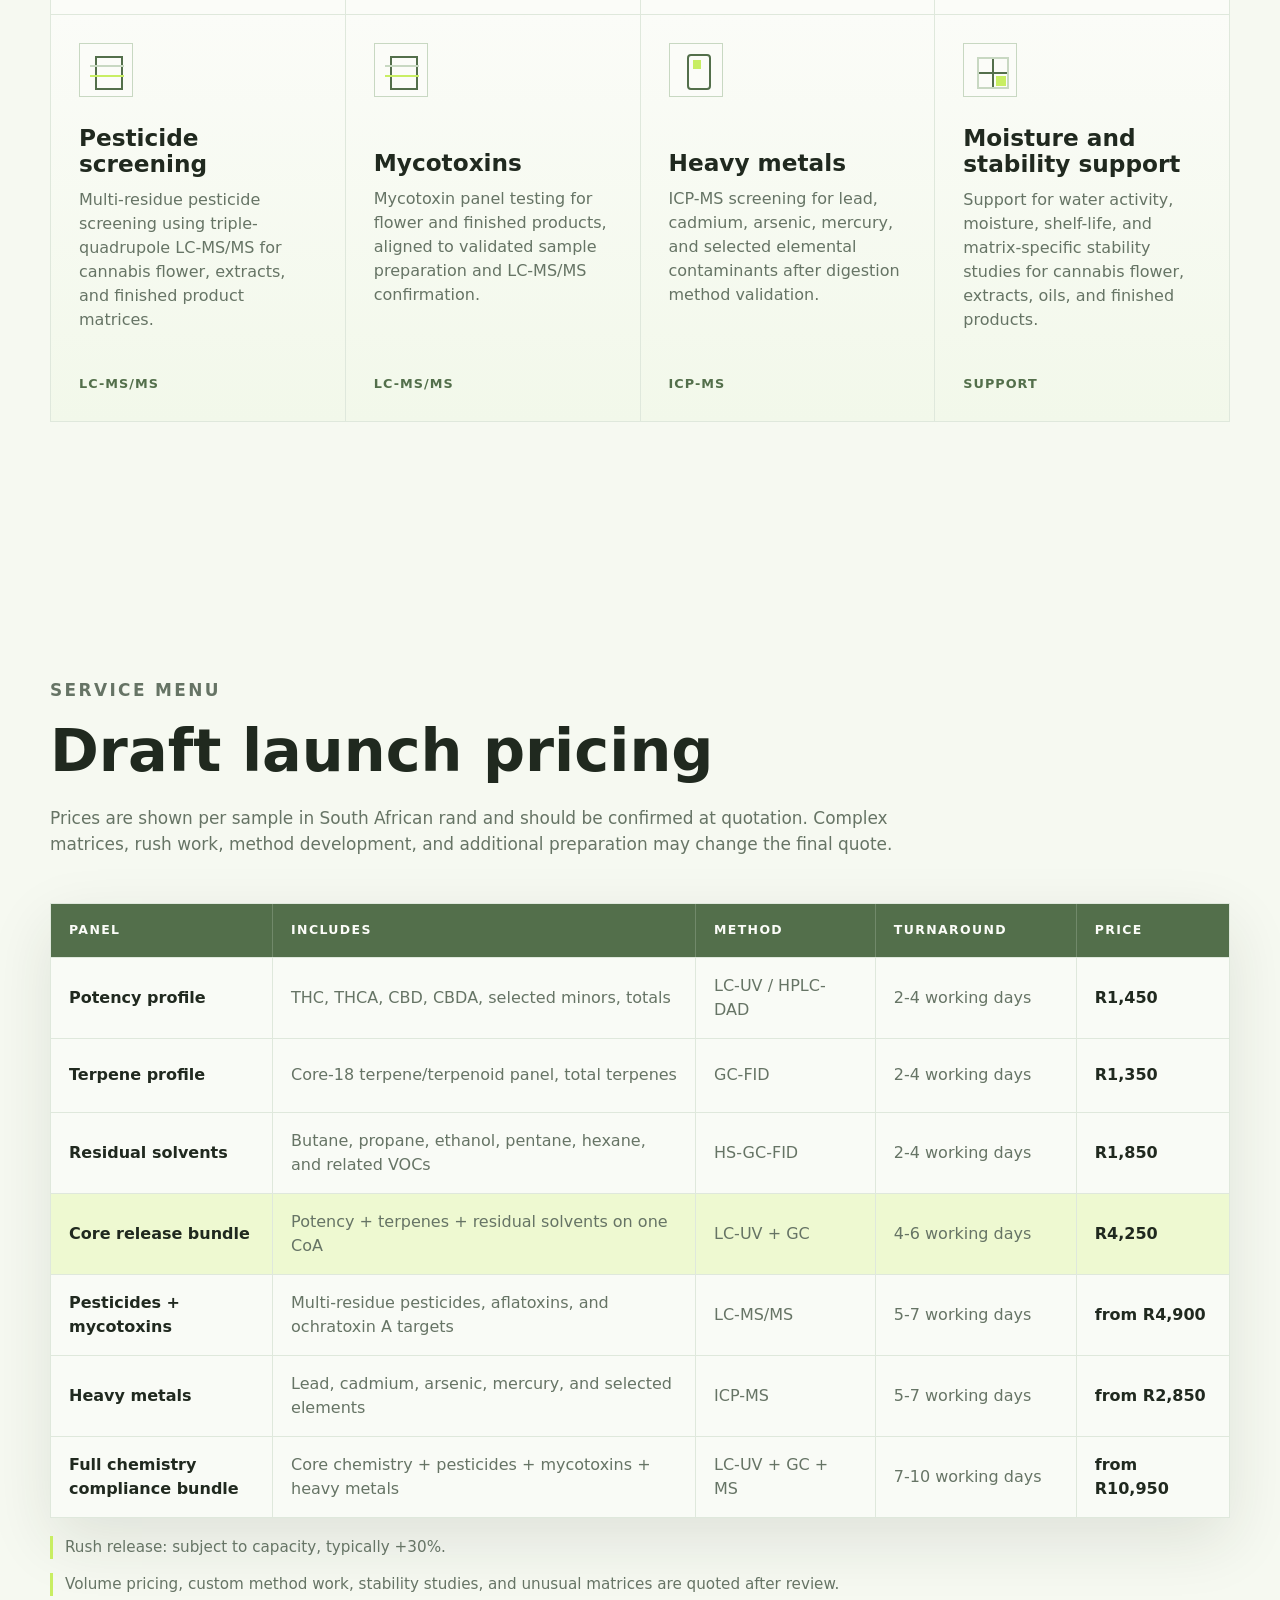
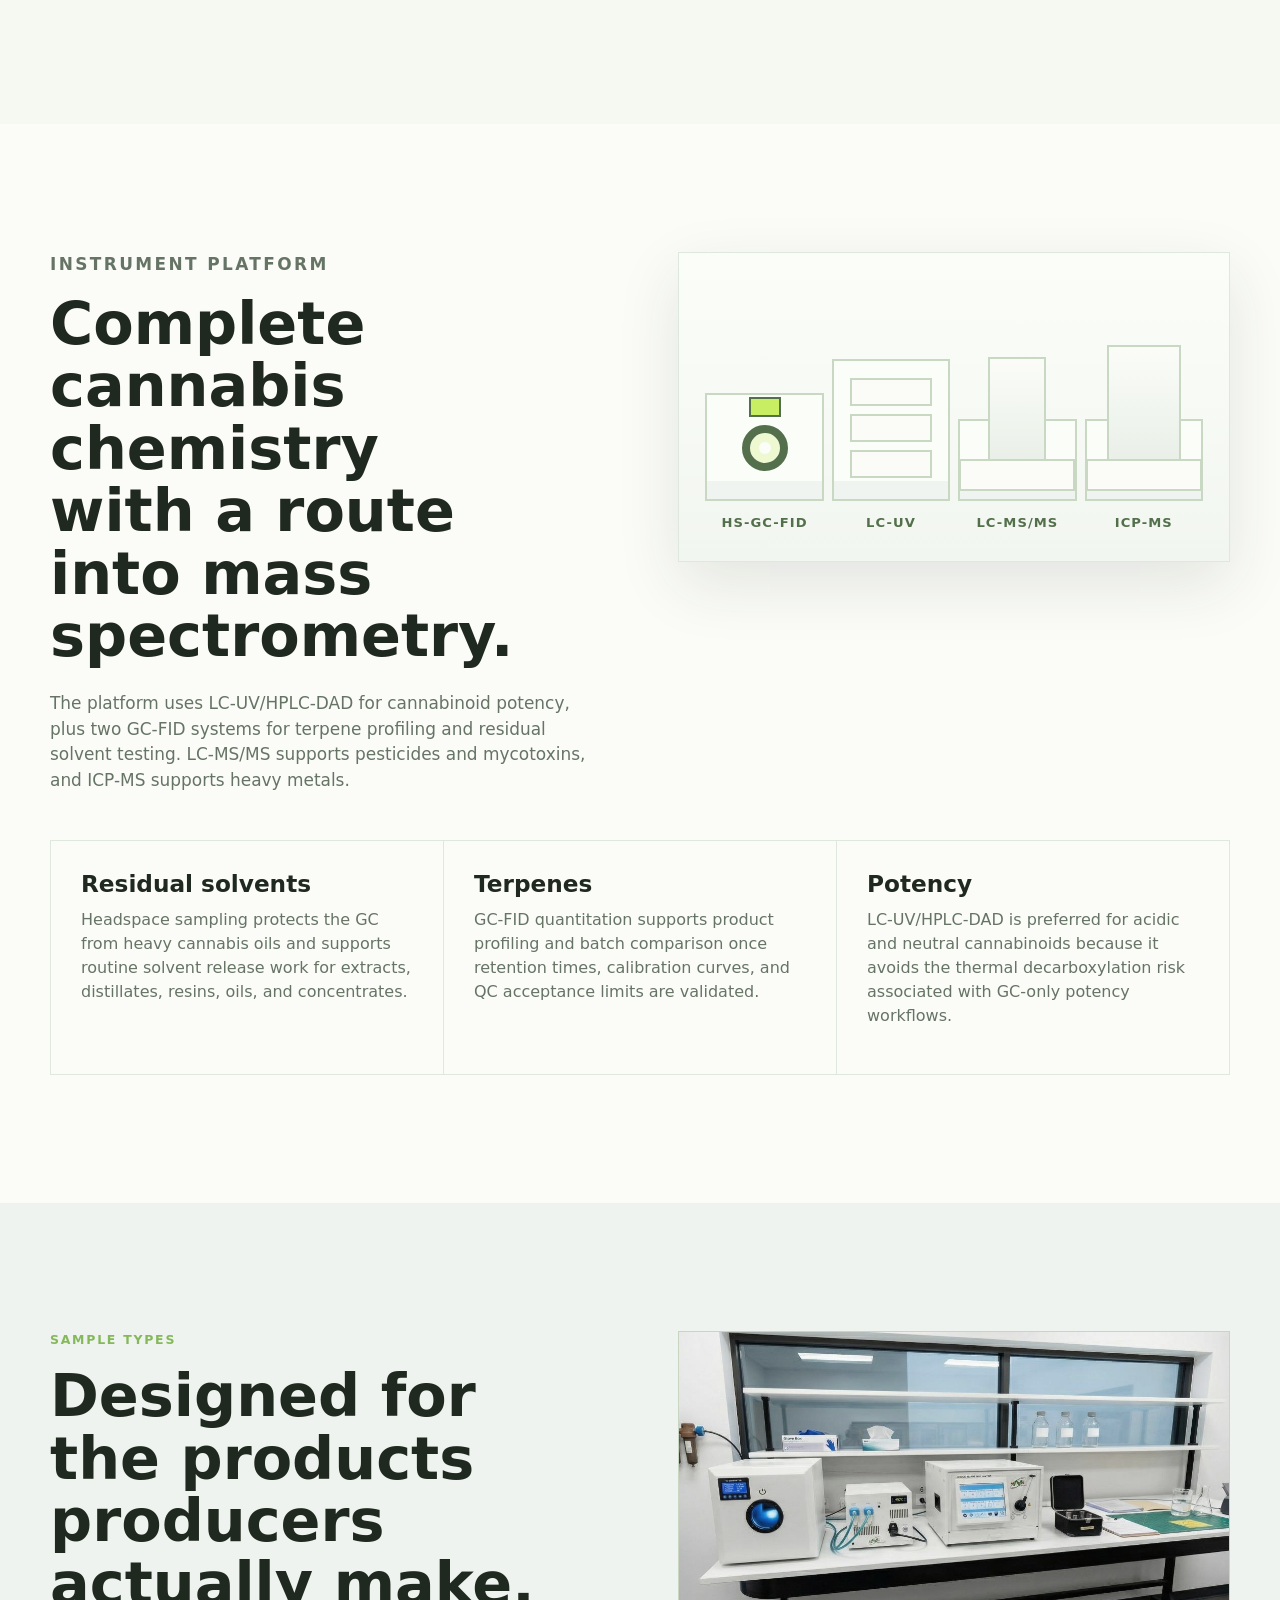
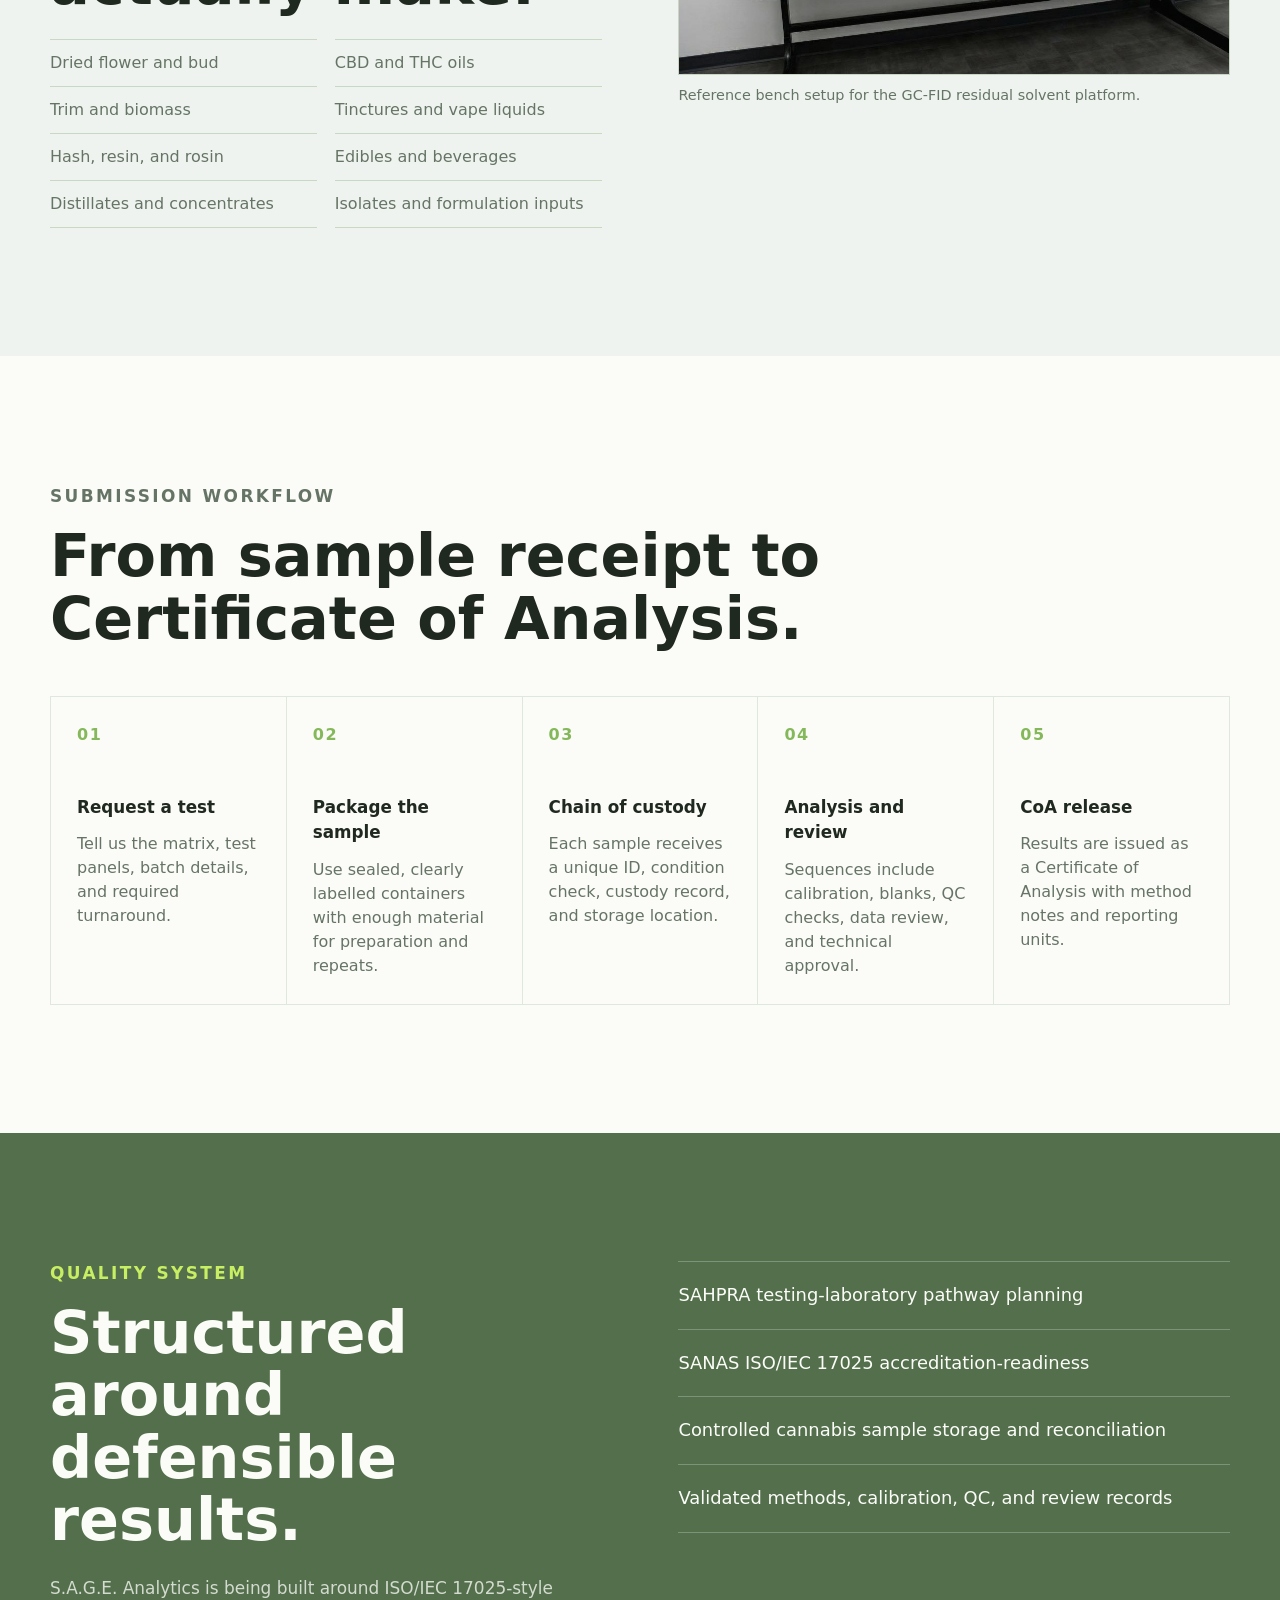
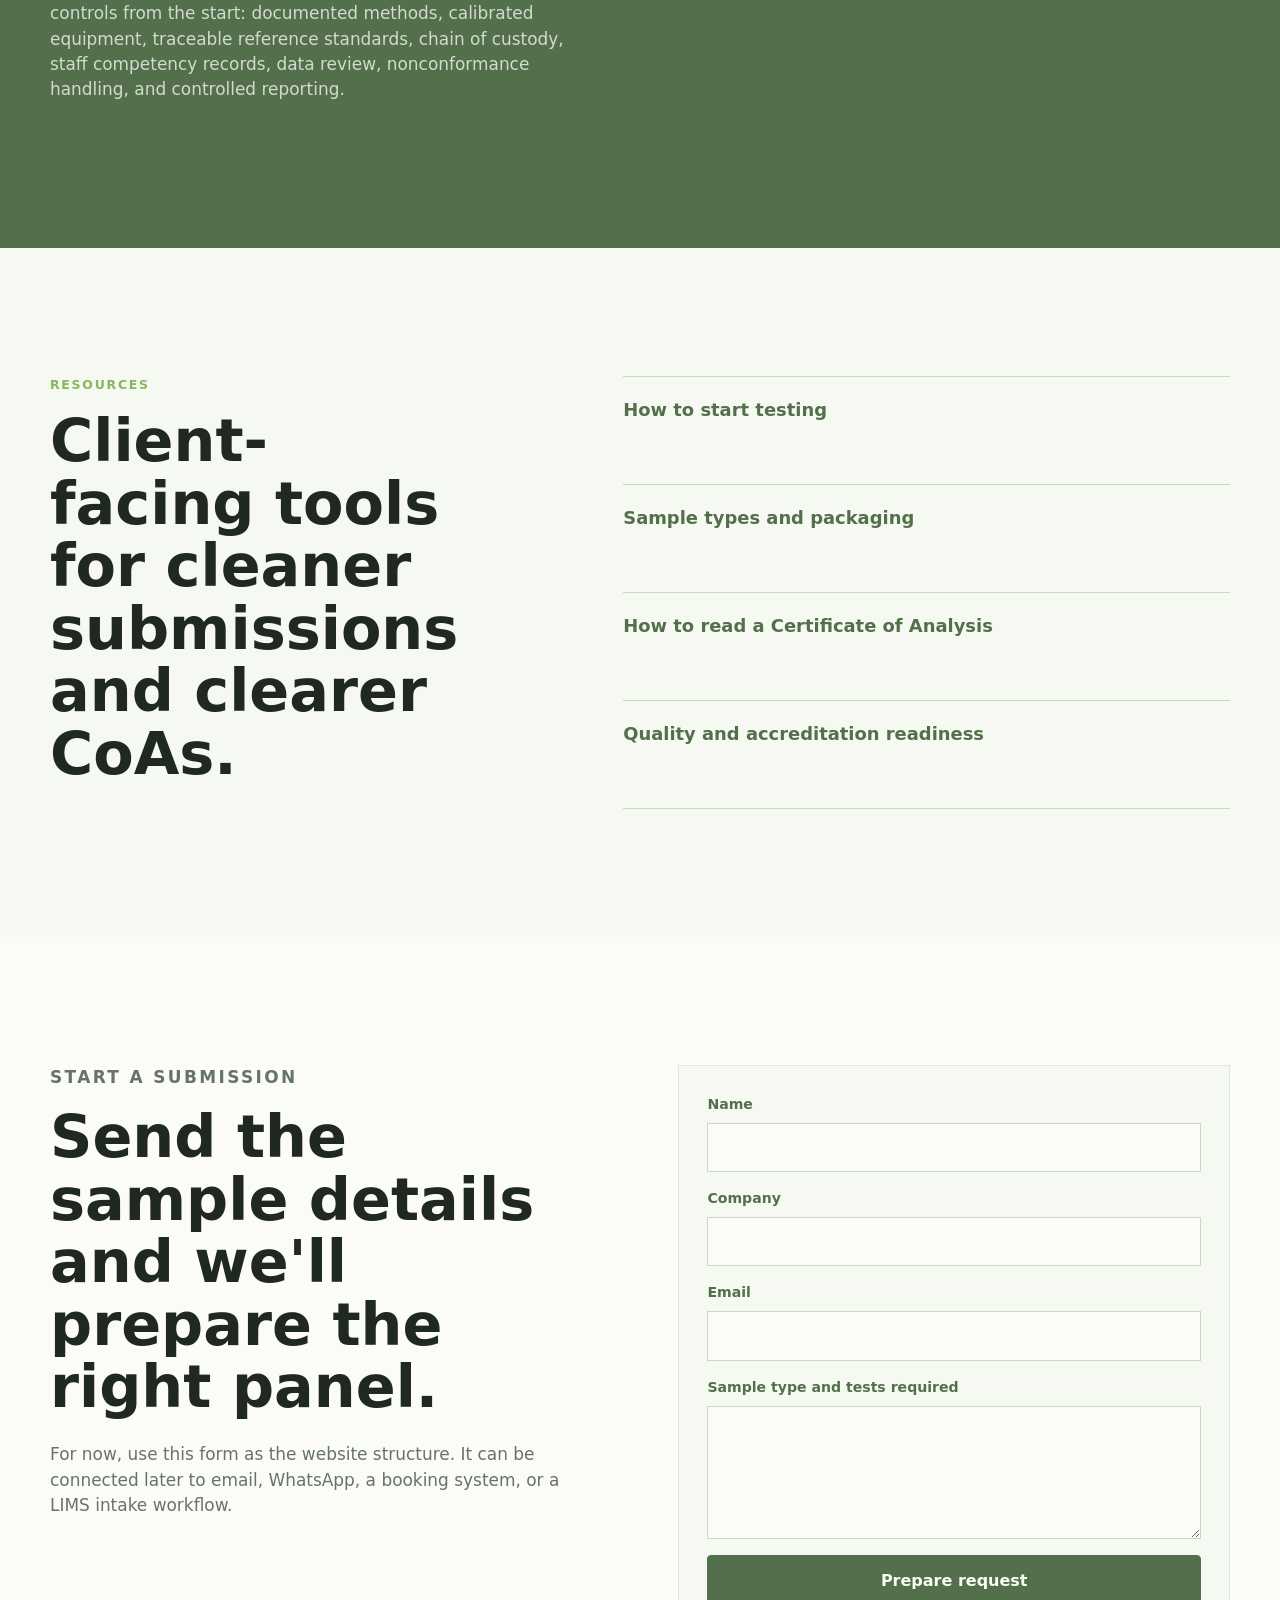
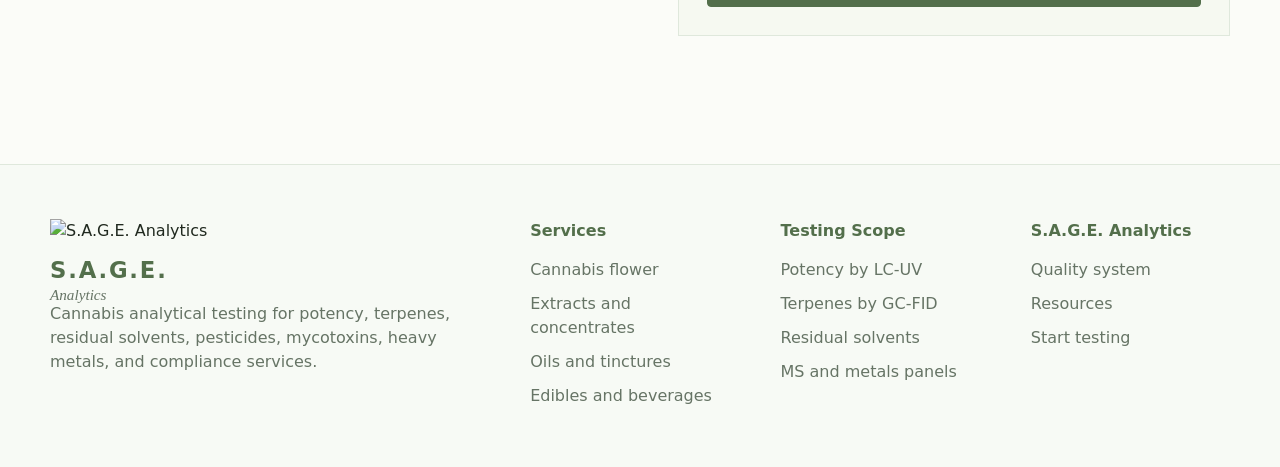
==== commit 93fbdaa3: "Add files via upload" ====
--- a/index.html
+++ b/index.html
@@ -3,18 +3,19 @@
   <head>
     <meta charset="utf-8" />
     <meta name="viewport" content="width=device-width, initial-scale=1" />
-    <title>SAGE Analytics | Cannabis Testing Laboratory South Africa</title>
+    <title>S.A.G.E. Analytics | Cannabis Testing Laboratory South Africa</title>
     <meta
       name="description"
-      content="SAGE Analytics is a South African cannabis analytical testing laboratory focused on potency, terpene profiling, residual solvents, pesticides, mycotoxins, heavy metals, and compliance testing."
+      content="S.A.G.E. Analytics is a South African cannabis analytical testing laboratory focused on potency, terpene profiling, residual solvents, pesticides, mycotoxins, heavy metals, and compliance testing."
     />
-    <link rel="preload" href="assets/nira-lab-bench.jpeg?v=sage-v13" as="image" />
-    <link rel="stylesheet" href="styles.css?v=sage-v13" />
+    <link rel="preload" href="assets/nira-lab-bench.jpeg?v=sage-v14" as="image" />
+    <link rel="stylesheet" href="styles.css?v=sage-v14" />
   </head>
   <body>
     <header class="site-header">
-      <a class="brand" href="#top" aria-label="SAGE Analytics home">
-        <img src="assets/logo-sage-primary.svg?v=sage-v13" alt="SAGE Analytics" />
+      <a class="brand" href="#top" aria-label="S.A.G.E. Analytics home">
+        <img src="assets/logo-sage-primary.svg?v=sage-v14" alt="S.A.G.E. Analytics" onerror="this.hidden=true;this.nextElementSibling.hidden=false" />
+        <span class="brand__fallback" hidden><strong>S.A.G.E.</strong><em>Analytics</em></span>
       </a>
       <nav class="main-nav" aria-label="Primary navigation">
         <div class="nav-item nav-item--mega">
@@ -56,7 +57,7 @@
         <div class="hero__overlay"></div>
         <div class="hero__content">
           <p class="eyebrow">Cannabis analytical testing | South Africa</p>
-          <h1>SAGE Analytics</h1>
+          <h1>S.A.G.E. Analytics</h1>
           <p class="hero__acronym">Scientific Analysis for Green Excellence</p>
           <p class="hero__lead">
             Clear, defensible cannabis test results for cultivators, extractors, manufacturers,
@@ -82,7 +83,7 @@
             <h2>Focused cannabis chemistry, reported in a way clients can actually use.</h2>
           </div>
           <p>
-            SAGE Analytics is being structured as a lean South African cannabis testing
+            S.A.G.E. Analytics is being structured as a lean South African cannabis testing
             laboratory with a complete menu: cannabinoid potency by LC-UV/HPLC-DAD, terpene
             profiling, residual solvent screening, pesticides, mycotoxins, and heavy metals
             through LC-MS/MS and ICP-MS capability.
@@ -242,7 +243,7 @@
             </p>
           </div>
 
-          <div class="price-table" role="table" aria-label="SAGE Analytics service pricing">
+          <div class="price-table" role="table" aria-label="S.A.G.E. Analytics service pricing">
             <div class="price-row price-row--head" role="row">
               <span role="columnheader">Panel</span>
               <span role="columnheader">Includes</span>
@@ -391,7 +392,7 @@
             </div>
           </div>
           <figure>
-            <img src="assets/nira-lab-bench.jpeg?v=sage-v13" alt="NIRA-style analytical instruments on a laboratory bench" />
+            <img src="assets/nira-lab-bench.jpeg?v=sage-v14" alt="NIRA-style analytical instruments on a laboratory bench" />
             <figcaption>Reference bench setup for the GC-FID residual solvent platform.</figcaption>
           </figure>
         </div>
@@ -439,7 +440,7 @@
             <p class="kicker">Quality system</p>
             <h2>Structured around defensible results.</h2>
             <p>
-              SAGE Analytics is being built around ISO/IEC 17025-style controls from the start:
+              S.A.G.E. Analytics is being built around ISO/IEC 17025-style controls from the start:
               documented methods, calibrated equipment, traceable reference standards, chain of
               custody, staff competency records, data review, nonconformance handling, and controlled
               reporting.
@@ -505,7 +506,8 @@
     <footer class="site-footer">
       <div class="wrap footer-grid">
         <div>
-          <img src="assets/logo-sage-primary.svg?v=sage-v13" alt="SAGE Analytics" />
+          <img src="assets/logo-sage-primary.svg?v=sage-v14" alt="S.A.G.E. Analytics" onerror="this.hidden=true;this.nextElementSibling.hidden=false" />
+          <span class="brand__fallback" hidden><strong>S.A.G.E.</strong><em>Analytics</em></span>
           <p>
             Cannabis analytical testing for potency, terpenes, residual solvents, pesticides,
             mycotoxins, heavy metals, and compliance services.
@@ -526,7 +528,7 @@
           <a href="#testing-scope">MS and metals panels</a>
         </div>
         <div>
-          <p class="footer-title">SAGE Analytics</p>
+          <p class="footer-title">S.A.G.E. Analytics</p>
           <a href="#quality">Quality system</a>
           <a href="#resources">Resources</a>
           <a href="#contact">Start testing</a>
--- a/styles.css
+++ b/styles.css
@@ -1,16 +1,16 @@
 :root {
-  --ink: #202823;
-  --muted: #66746b;
-  --line: #dce6dc;
-  --line-strong: #c5d4c5;
+  --ink: #20291f;
+  --muted: #667465;
+  --line: #dfe8dc;
+  --line-strong: #c8d8c2;
   --white: #fbfcf8;
-  --soft: #f5f7f1;
-  --wash: #e8efe7;
-  --green: #394f43;
-  --leaf: #7f9a73;
-  --lime: #c8dca9;
-  --lime-soft: #edf4e3;
-  --shadow: 0 22px 60px rgba(32, 40, 35, 0.11);
+  --soft: #f6f9f1;
+  --wash: #ebf3e7;
+  --green: #536f4b;
+  --leaf: #85b85a;
+  --lime: #c8ee63;
+  --lime-soft: #eef9d1;
+  --shadow: 0 22px 60px rgba(32, 41, 31, 0.11);
   --max: 1180px;
   color-scheme: light;
 }
@@ -56,8 +56,8 @@
   gap: 24px;
   min-height: 78px;
   padding: 14px clamp(20px, 4vw, 52px);
-  background: rgba(251, 253, 249, 0.87);
-  border-bottom: 1px solid rgba(221, 229, 223, 0.85);
+  background: rgba(251, 252, 248, 0.89);
+  border-bottom: 1px solid rgba(223, 232, 220, 0.86);
   backdrop-filter: blur(18px);
   overflow: visible;
 }
@@ -65,12 +65,38 @@
 .brand {
   display: inline-flex;
   align-items: center;
-  width: 244px;
+  width: 270px;
+  min-height: 54px;
 }
 
 .brand img {
   width: 100%;
   height: auto;
+  min-height: 46px;
+}
+
+.brand__fallback {
+  color: var(--green);
+  line-height: 1;
+}
+
+.brand__fallback strong,
+.brand__fallback em {
+  display: block;
+}
+
+.brand__fallback strong {
+  font-size: 1.42rem;
+  font-weight: 780;
+  letter-spacing: 0.08em;
+}
+
+.brand__fallback em {
+  margin-top: 5px;
+  color: var(--muted);
+  font-family: Georgia, "Times New Roman", serif;
+  font-size: 0.95rem;
+  font-style: italic;
 }
 
 .main-nav {
@@ -242,7 +268,7 @@
 }
 
 .hero h1 {
-  margin-bottom: 14px;
+  margin-bottom: 12px;
 }
 
 h2 {
@@ -263,16 +289,18 @@
   max-width: 620px;
   margin-bottom: 24px;
   color: var(--green);
-  font-size: clamp(0.86rem, 1.2vw, 1rem);
-  font-weight: 760;
-  letter-spacing: 0.16em;
-  text-transform: uppercase;
+  font-family: Georgia, "Times New Roman", serif;
+  font-size: clamp(1.05rem, 1.8vw, 1.35rem);
+  font-style: italic;
+  font-weight: 500;
+  letter-spacing: 0.01em;
+  text-transform: none;
 }
 
 .hero__lead {
   max-width: 620px;
   margin-bottom: 34px;
-  color: #46554c;
+  color: #4e5a4c;
   font-size: clamp(1.12rem, 2vw, 1.45rem);
 }
 
@@ -284,7 +312,7 @@
 }
 
 .hero__proof span {
-  border: 1px solid rgba(57, 79, 67, 0.18);
+  border: 1px solid rgba(83, 111, 75, 0.2);
   background: rgba(251, 252, 248, 0.74);
   color: var(--green);
   padding: 8px 11px;
@@ -425,7 +453,7 @@
 }
 
 .scope-card--complete {
-  background: linear-gradient(180deg, #fbfcf8 0%, #f1f6ed 100%);
+  background: linear-gradient(180deg, #fbfcf8 0%, #f2f8ea 100%);
 }
 
 .scope-card__method {
@@ -802,7 +830,7 @@
   height: 46px;
   border-radius: 50%;
   border: 8px solid var(--green);
-  box-shadow: inset 0 0 0 9px #edf4e3;
+  box-shadow: inset 0 0 0 9px #eef9d1;
 }
 
 .instrument--hplc::before {
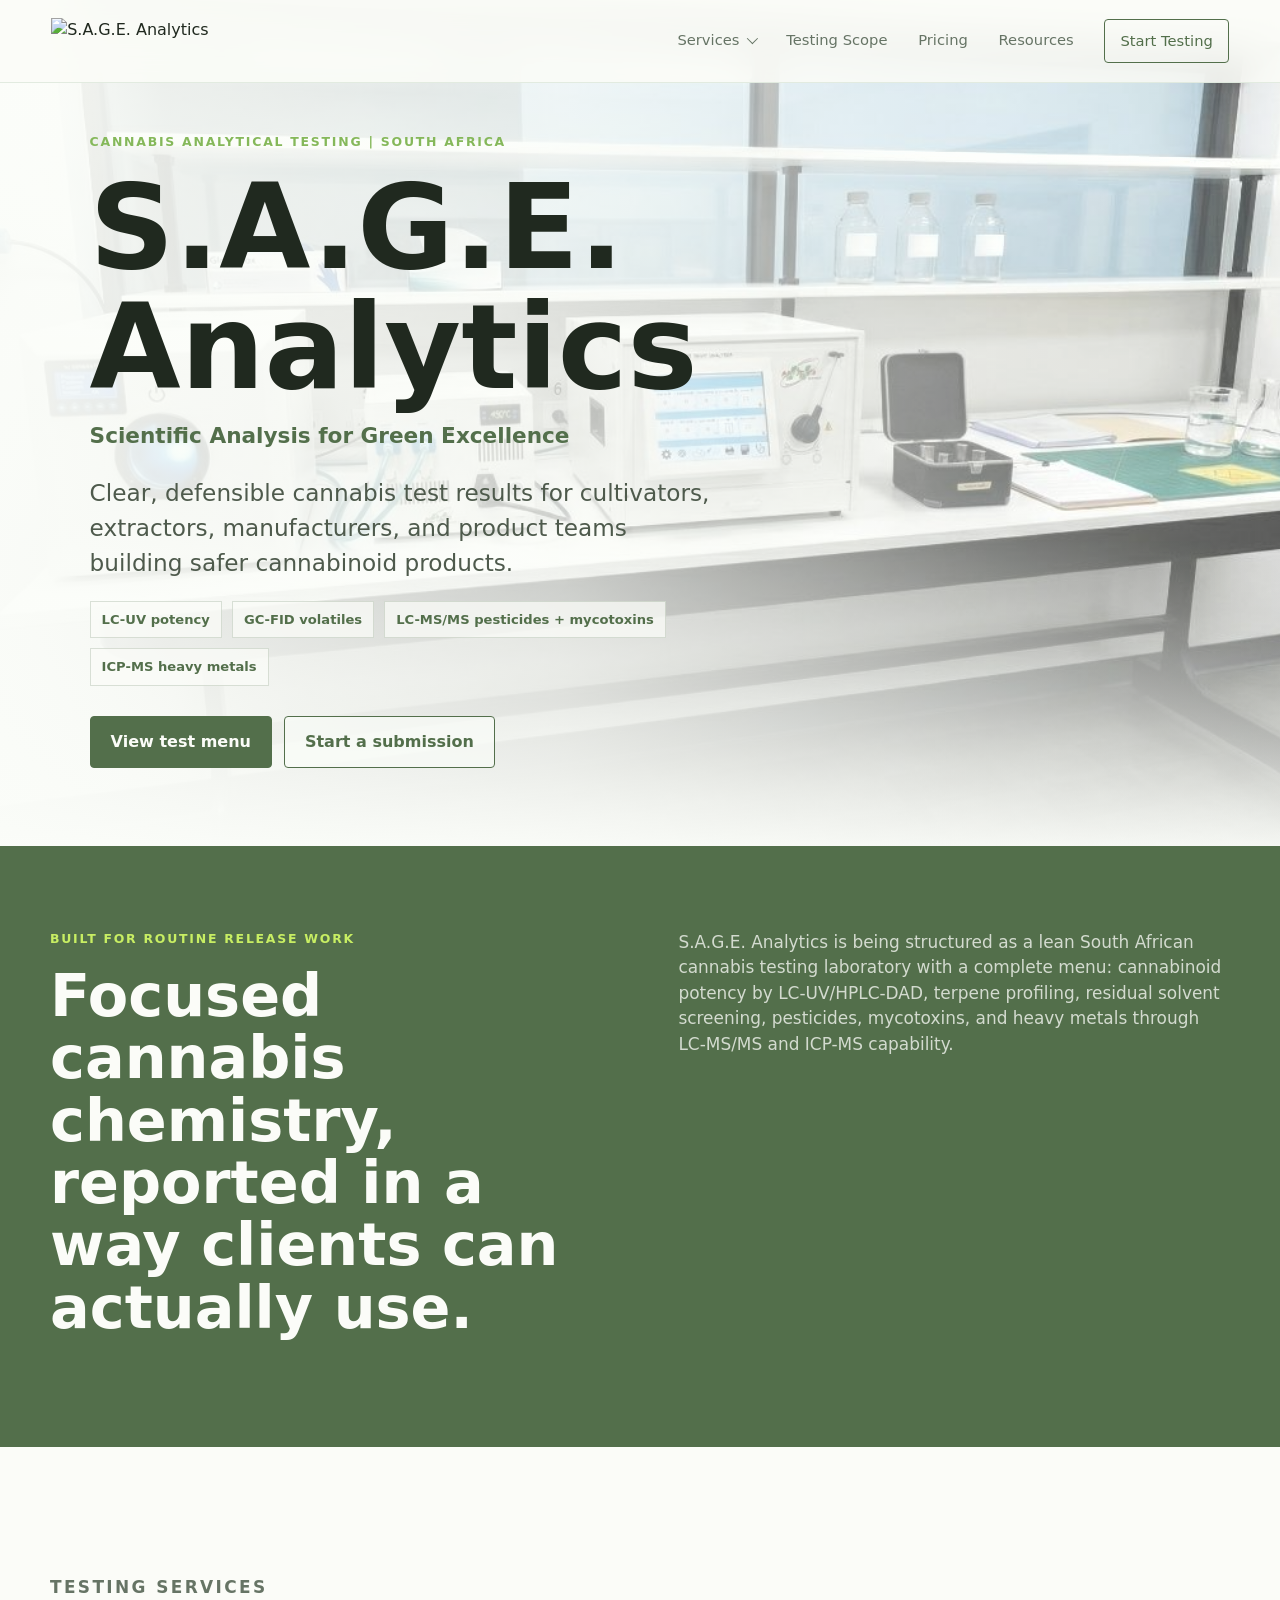
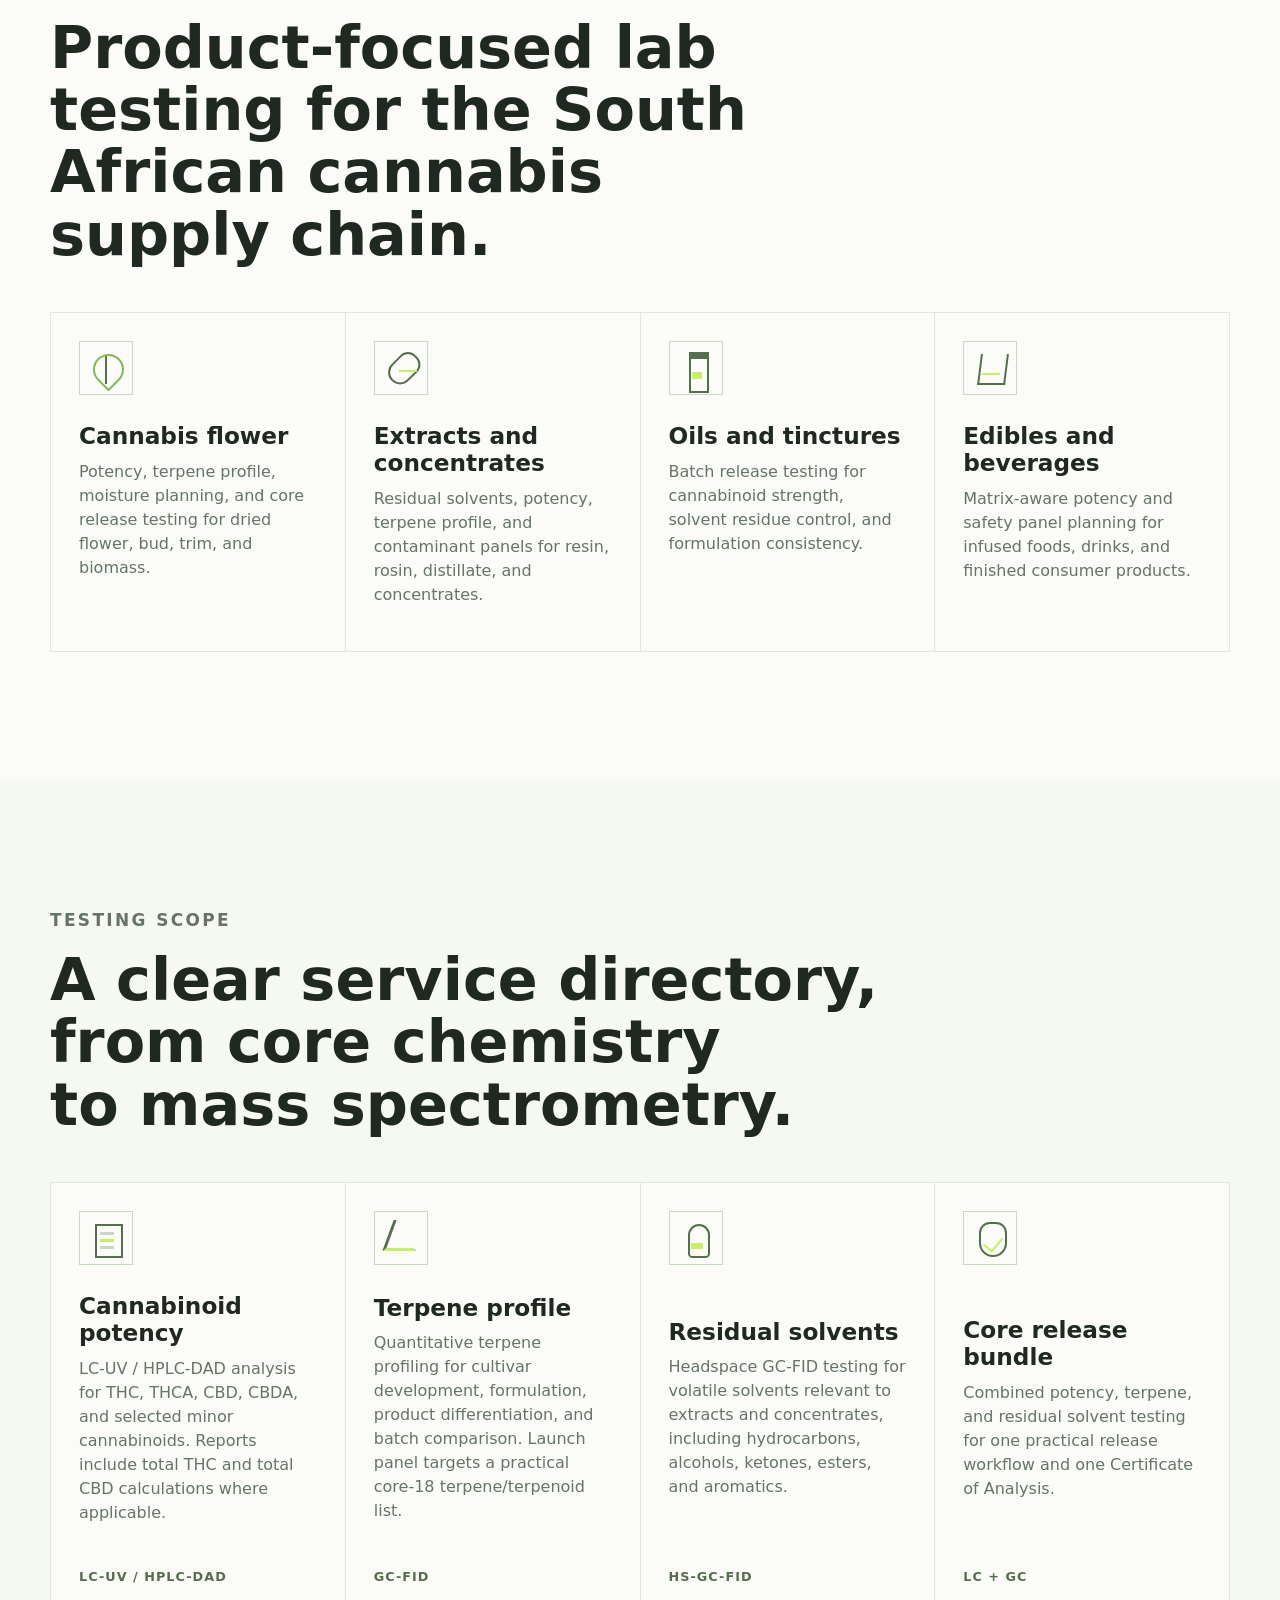
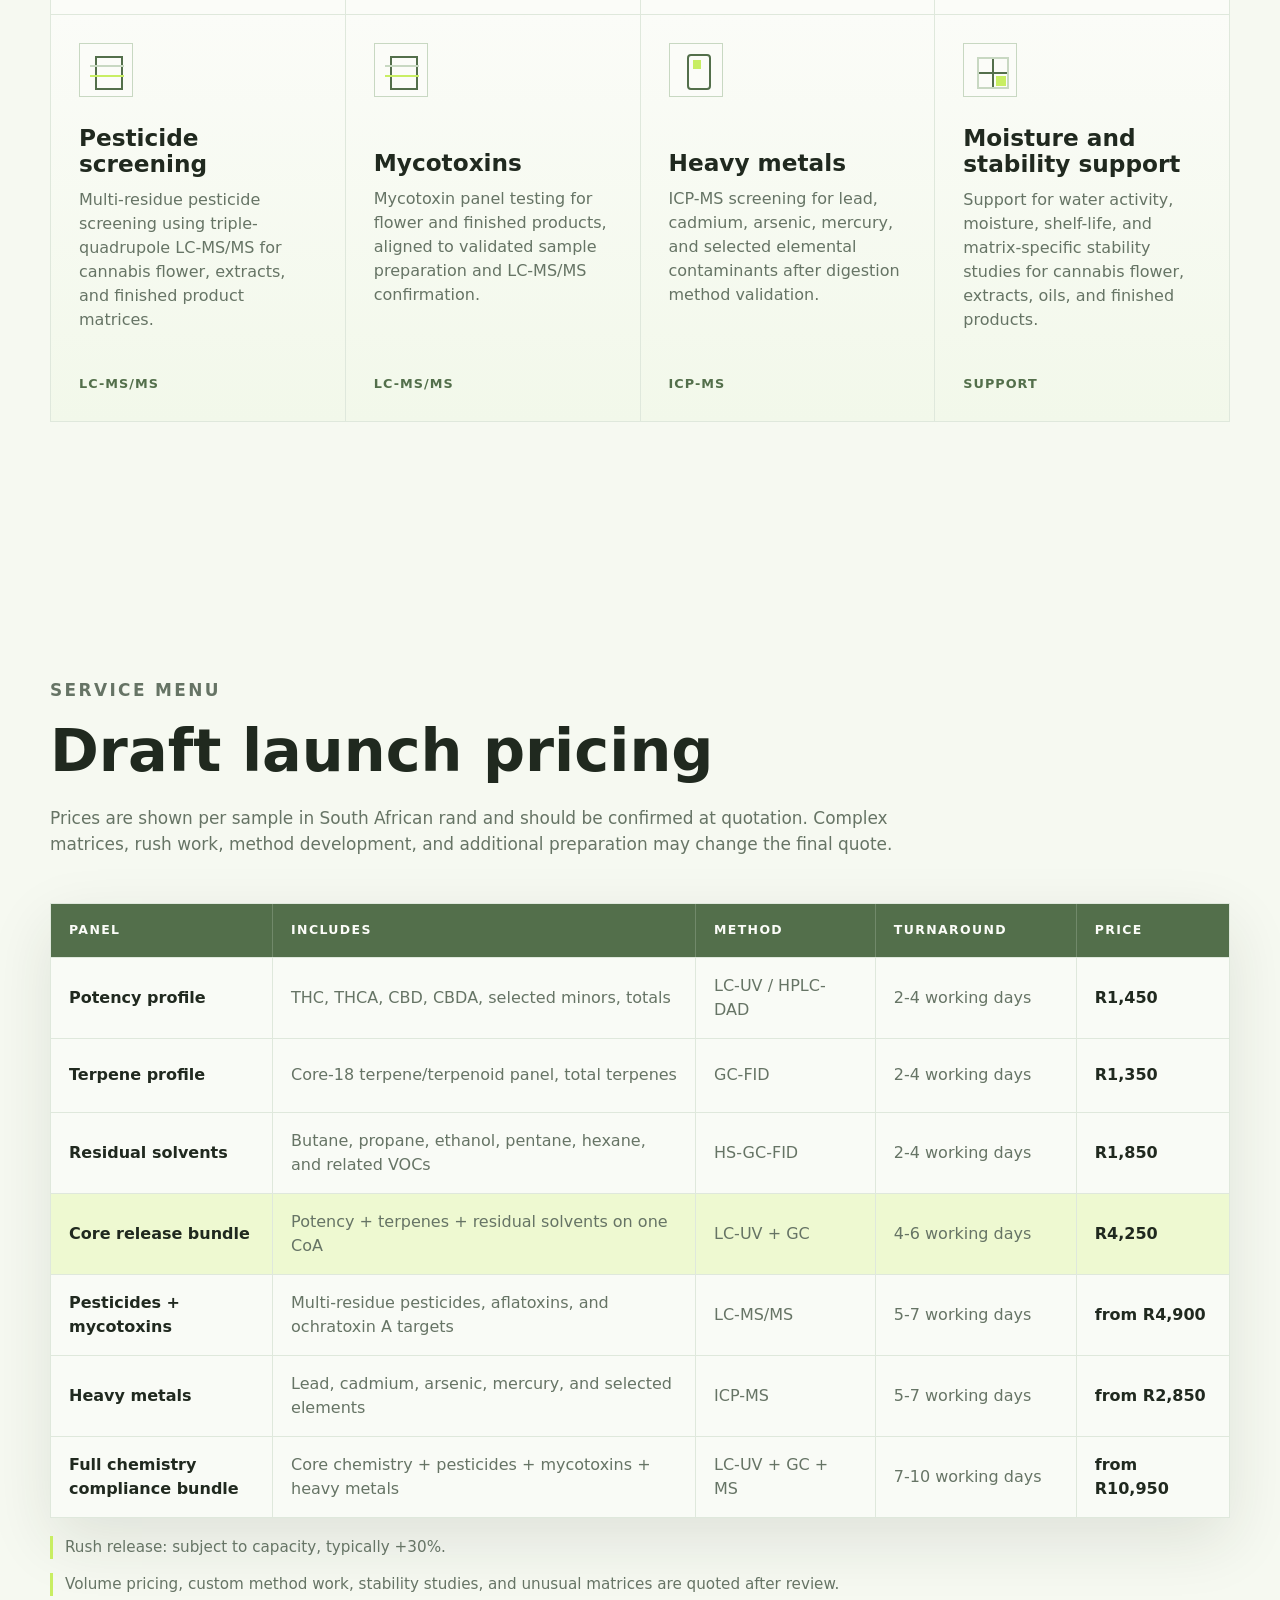
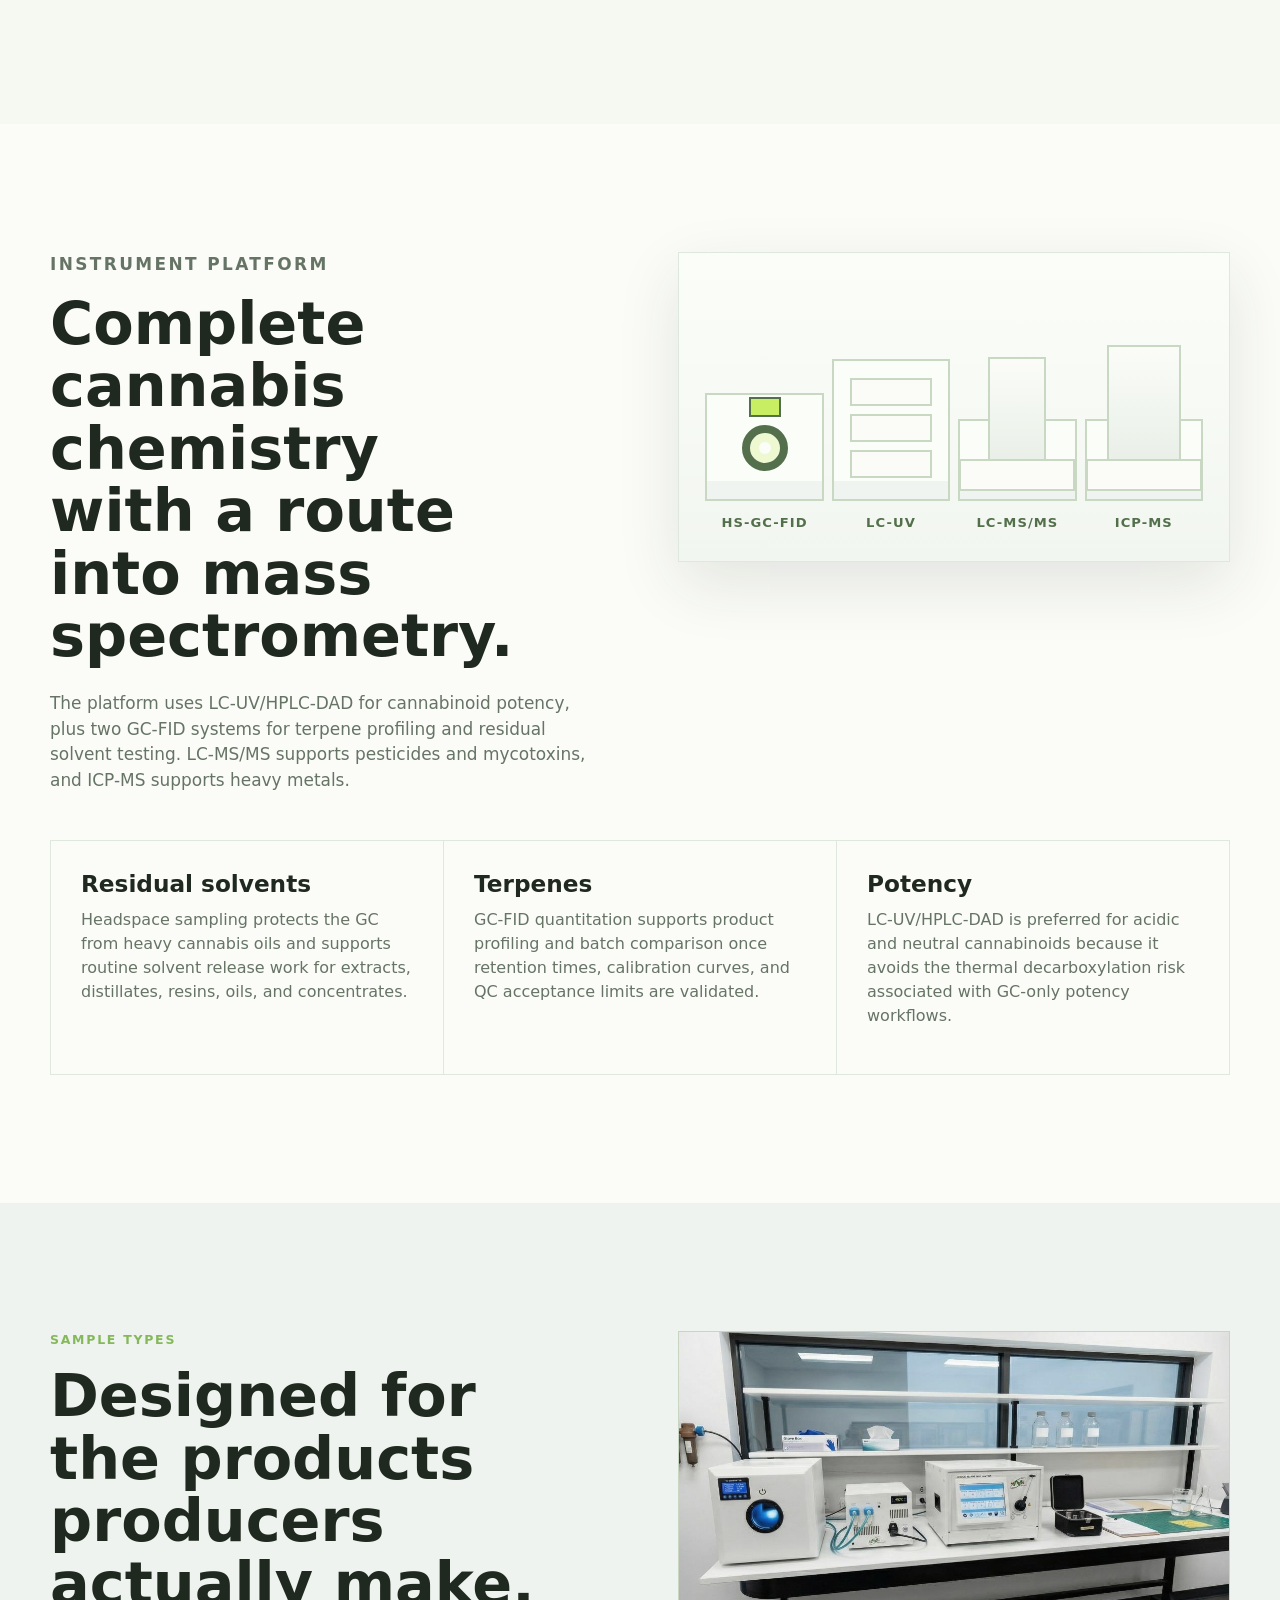
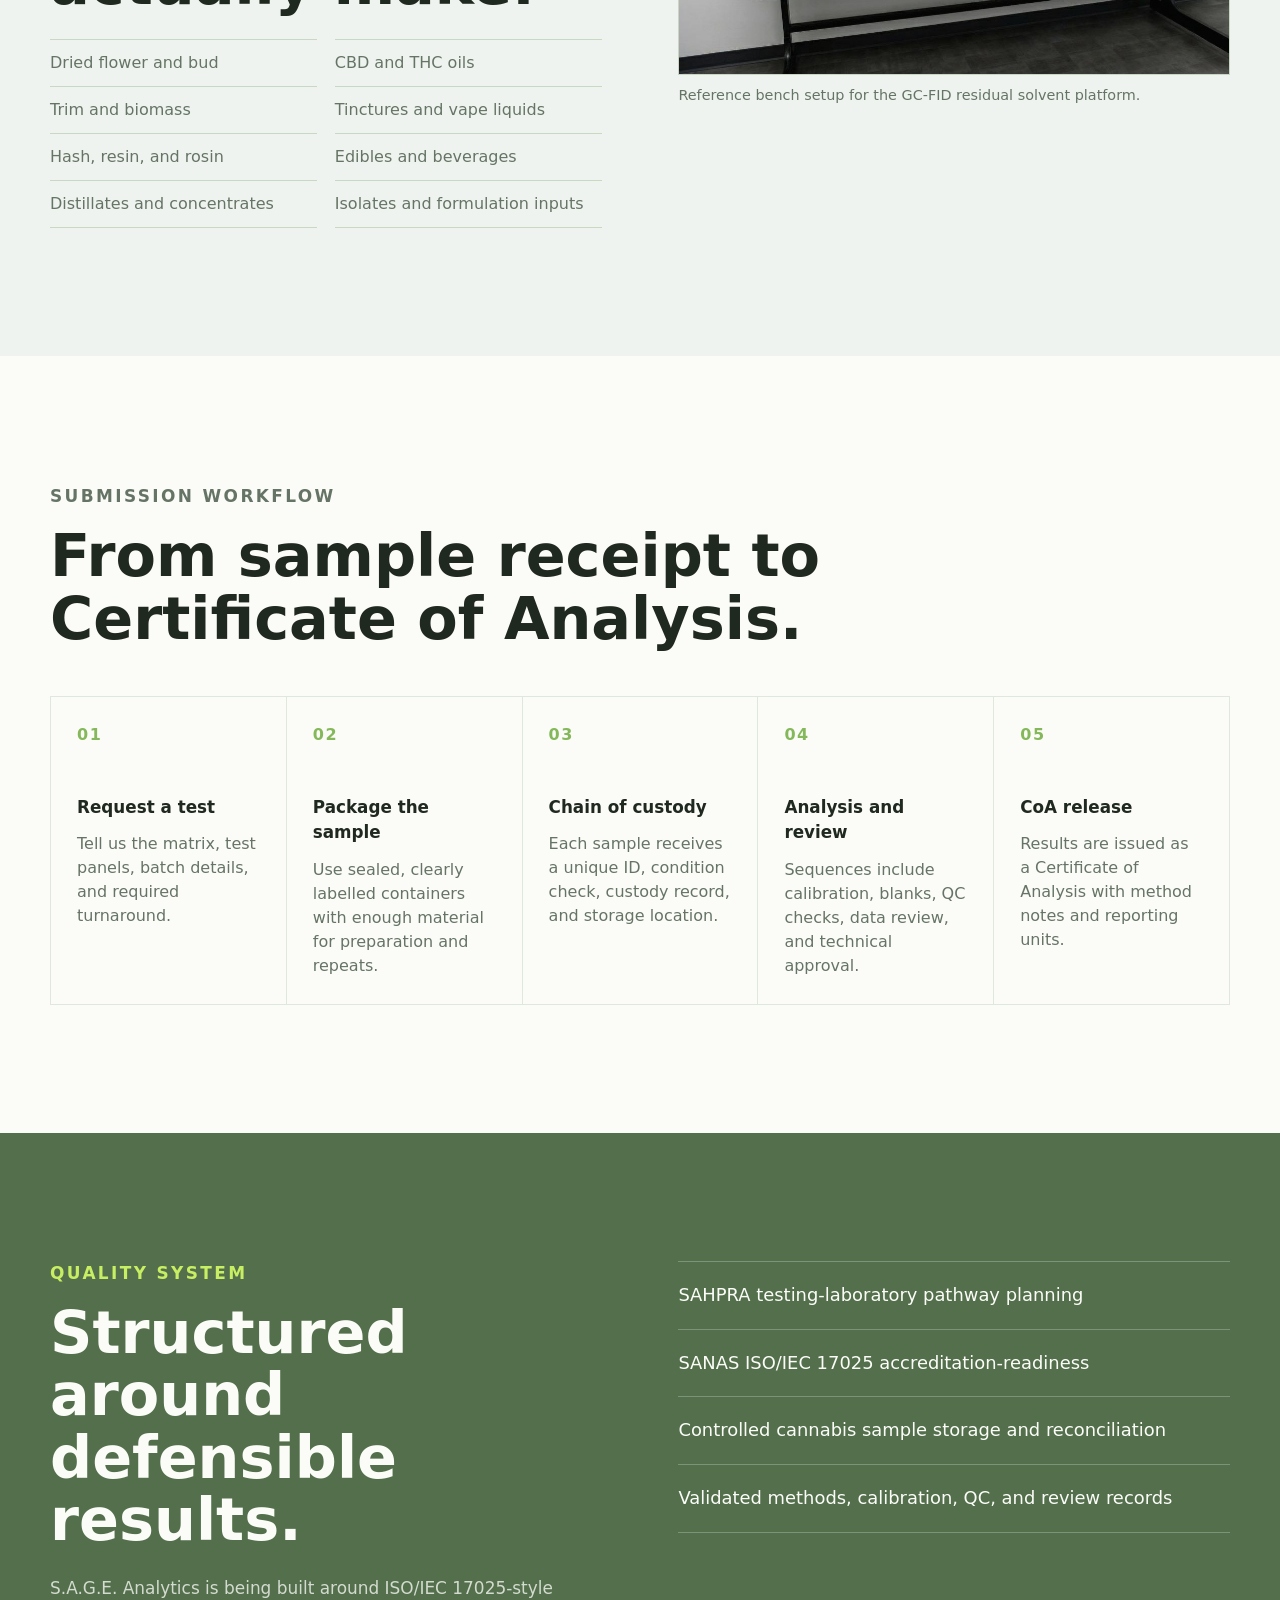
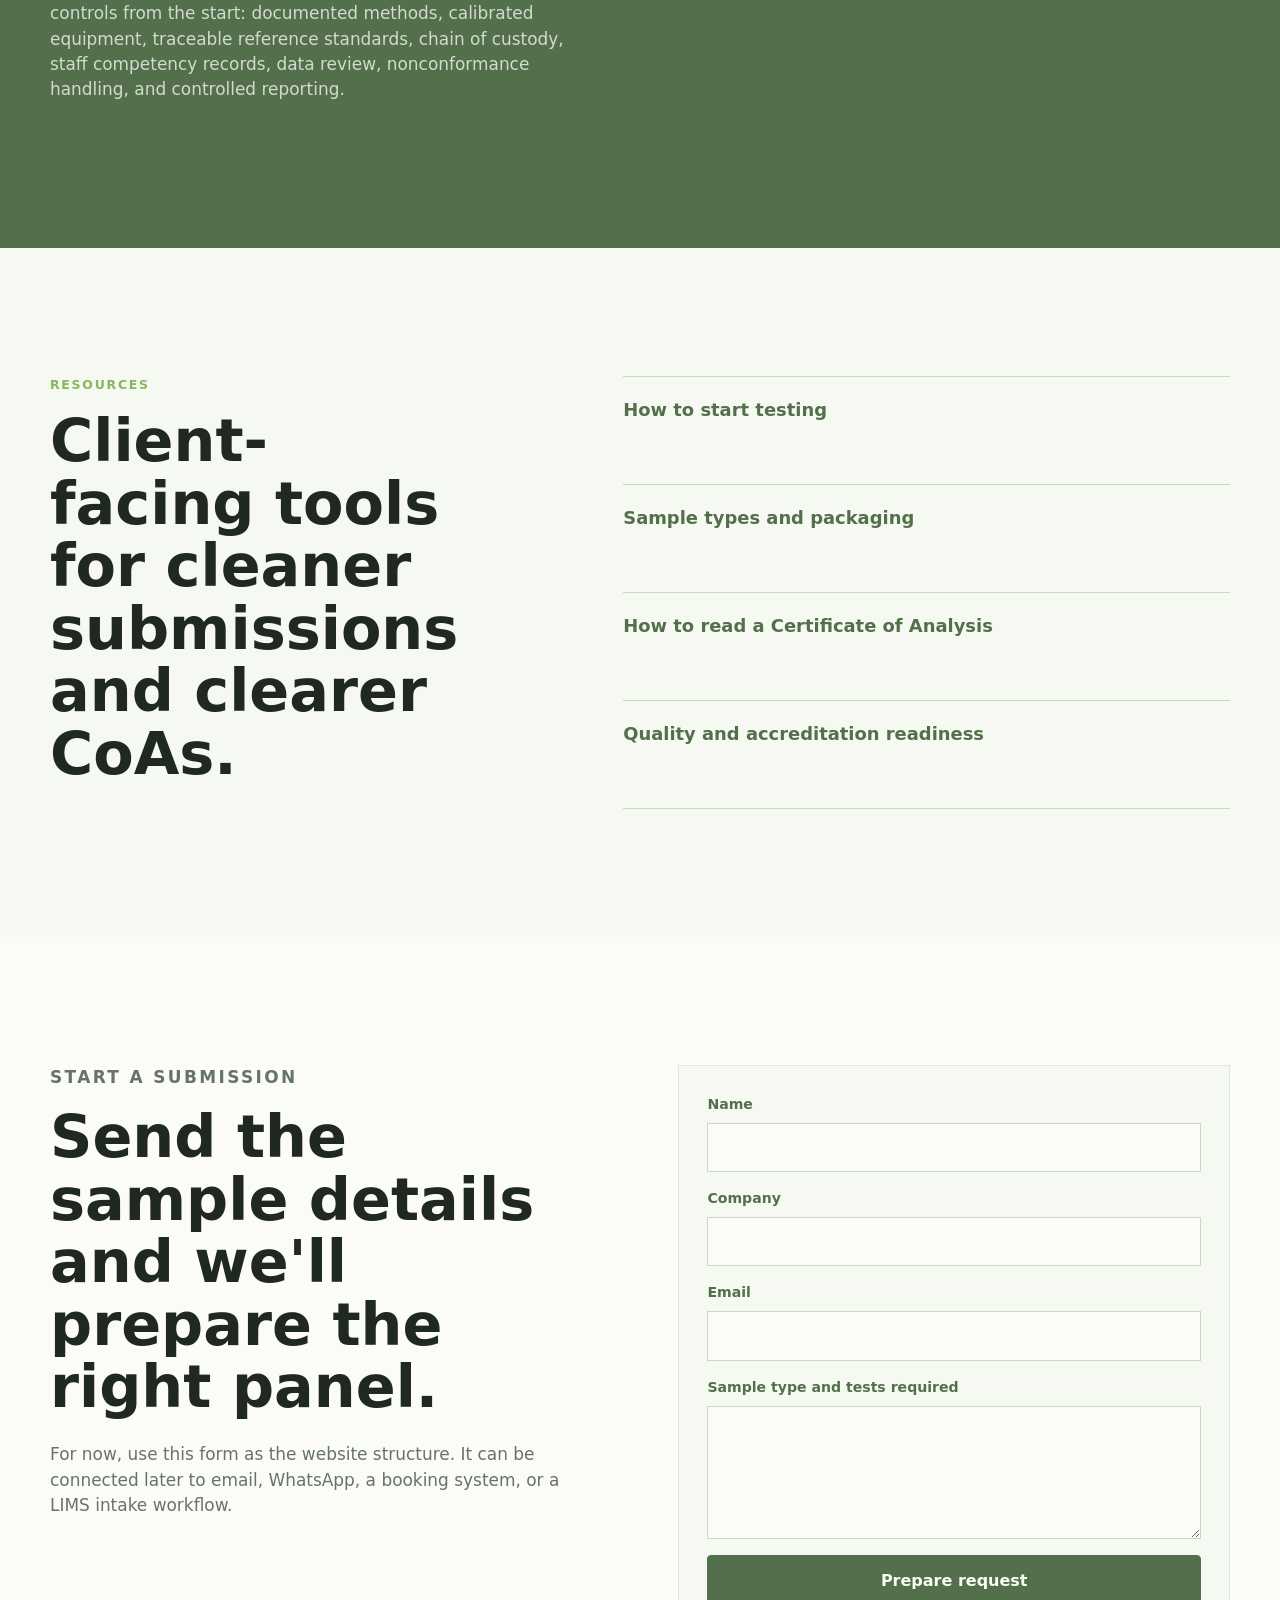
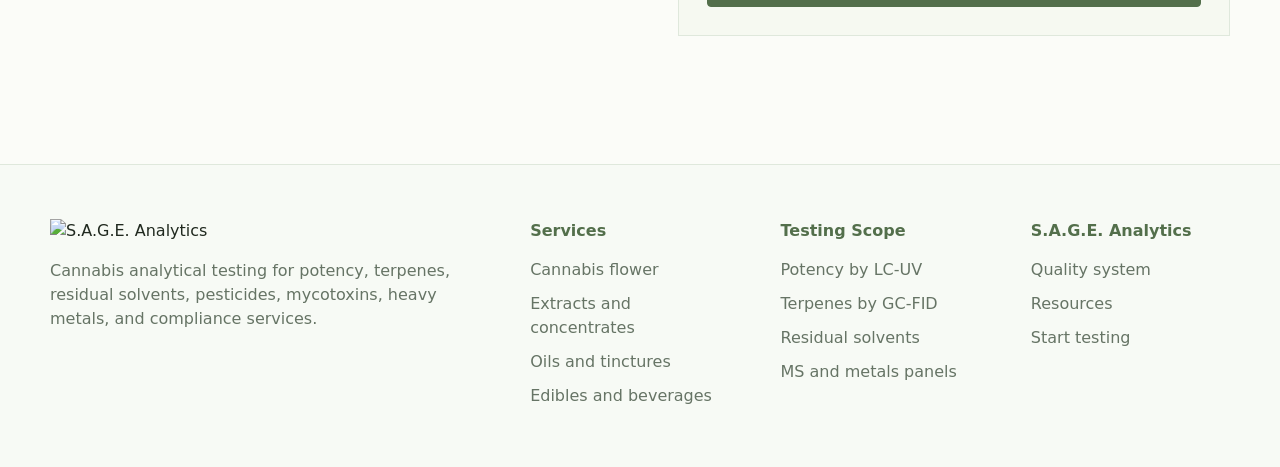
==== commit 71cac6f0: "Add files via upload" ====
--- a/index.html
+++ b/index.html
@@ -8,14 +8,13 @@
       name="description"
       content="S.A.G.E. Analytics is a South African cannabis analytical testing laboratory focused on potency, terpene profiling, residual solvents, pesticides, mycotoxins, heavy metals, and compliance testing."
     />
-    <link rel="preload" href="assets/nira-lab-bench.jpeg?v=sage-v14" as="image" />
-    <link rel="stylesheet" href="styles.css?v=sage-v14" />
+    <link rel="preload" href="assets/nira-lab-bench.jpeg?v=sage-v15" as="image" />
+    <link rel="stylesheet" href="styles.css?v=sage-v15" />
   </head>
   <body>
     <header class="site-header">
       <a class="brand" href="#top" aria-label="S.A.G.E. Analytics home">
-        <img src="assets/logo-sage-primary.svg?v=sage-v14" alt="S.A.G.E. Analytics" onerror="this.hidden=true;this.nextElementSibling.hidden=false" />
-        <span class="brand__fallback" hidden><strong>S.A.G.E.</strong><em>Analytics</em></span>
+        <img src="assets/logo-sage-primary.svg?v=sage-v15" alt="S.A.G.E. Analytics" />
       </a>
       <nav class="main-nav" aria-label="Primary navigation">
         <div class="nav-item nav-item--mega">
@@ -392,7 +391,7 @@
             </div>
           </div>
           <figure>
-            <img src="assets/nira-lab-bench.jpeg?v=sage-v14" alt="NIRA-style analytical instruments on a laboratory bench" />
+            <img src="assets/nira-lab-bench.jpeg?v=sage-v15" alt="NIRA-style analytical instruments on a laboratory bench" />
             <figcaption>Reference bench setup for the GC-FID residual solvent platform.</figcaption>
           </figure>
         </div>
@@ -506,8 +505,7 @@
     <footer class="site-footer">
       <div class="wrap footer-grid">
         <div>
-          <img src="assets/logo-sage-primary.svg?v=sage-v14" alt="S.A.G.E. Analytics" onerror="this.hidden=true;this.nextElementSibling.hidden=false" />
-          <span class="brand__fallback" hidden><strong>S.A.G.E.</strong><em>Analytics</em></span>
+          <img src="assets/logo-sage-primary.svg?v=sage-v15" alt="S.A.G.E. Analytics" />
           <p>
             Cannabis analytical testing for potency, terpenes, residual solvents, pesticides,
             mycotoxins, heavy metals, and compliance services.
--- a/styles.css
+++ b/styles.css
@@ -75,30 +75,6 @@
   min-height: 46px;
 }
 
-.brand__fallback {
-  color: var(--green);
-  line-height: 1;
-}
-
-.brand__fallback strong,
-.brand__fallback em {
-  display: block;
-}
-
-.brand__fallback strong {
-  font-size: 1.42rem;
-  font-weight: 780;
-  letter-spacing: 0.08em;
-}
-
-.brand__fallback em {
-  margin-top: 5px;
-  color: var(--muted);
-  font-family: Georgia, "Times New Roman", serif;
-  font-size: 0.95rem;
-  font-style: italic;
-}
-
 .main-nav {
   position: relative;
   display: flex;
@@ -289,11 +265,10 @@
   max-width: 620px;
   margin-bottom: 24px;
   color: var(--green);
-  font-family: Georgia, "Times New Roman", serif;
   font-size: clamp(1.05rem, 1.8vw, 1.35rem);
-  font-style: italic;
-  font-weight: 500;
-  letter-spacing: 0.01em;
+  font-style: normal;
+  font-weight: 560;
+  letter-spacing: 0;
   text-transform: none;
 }
 
@@ -1125,6 +1100,11 @@
   gap: 18px;
 }
 
+.logo-options--single {
+  grid-template-columns: minmax(0, 1fr);
+  max-width: 560px;
+}
+
 .logo-options article {
   border: 1px solid var(--line);
   background: var(--white);
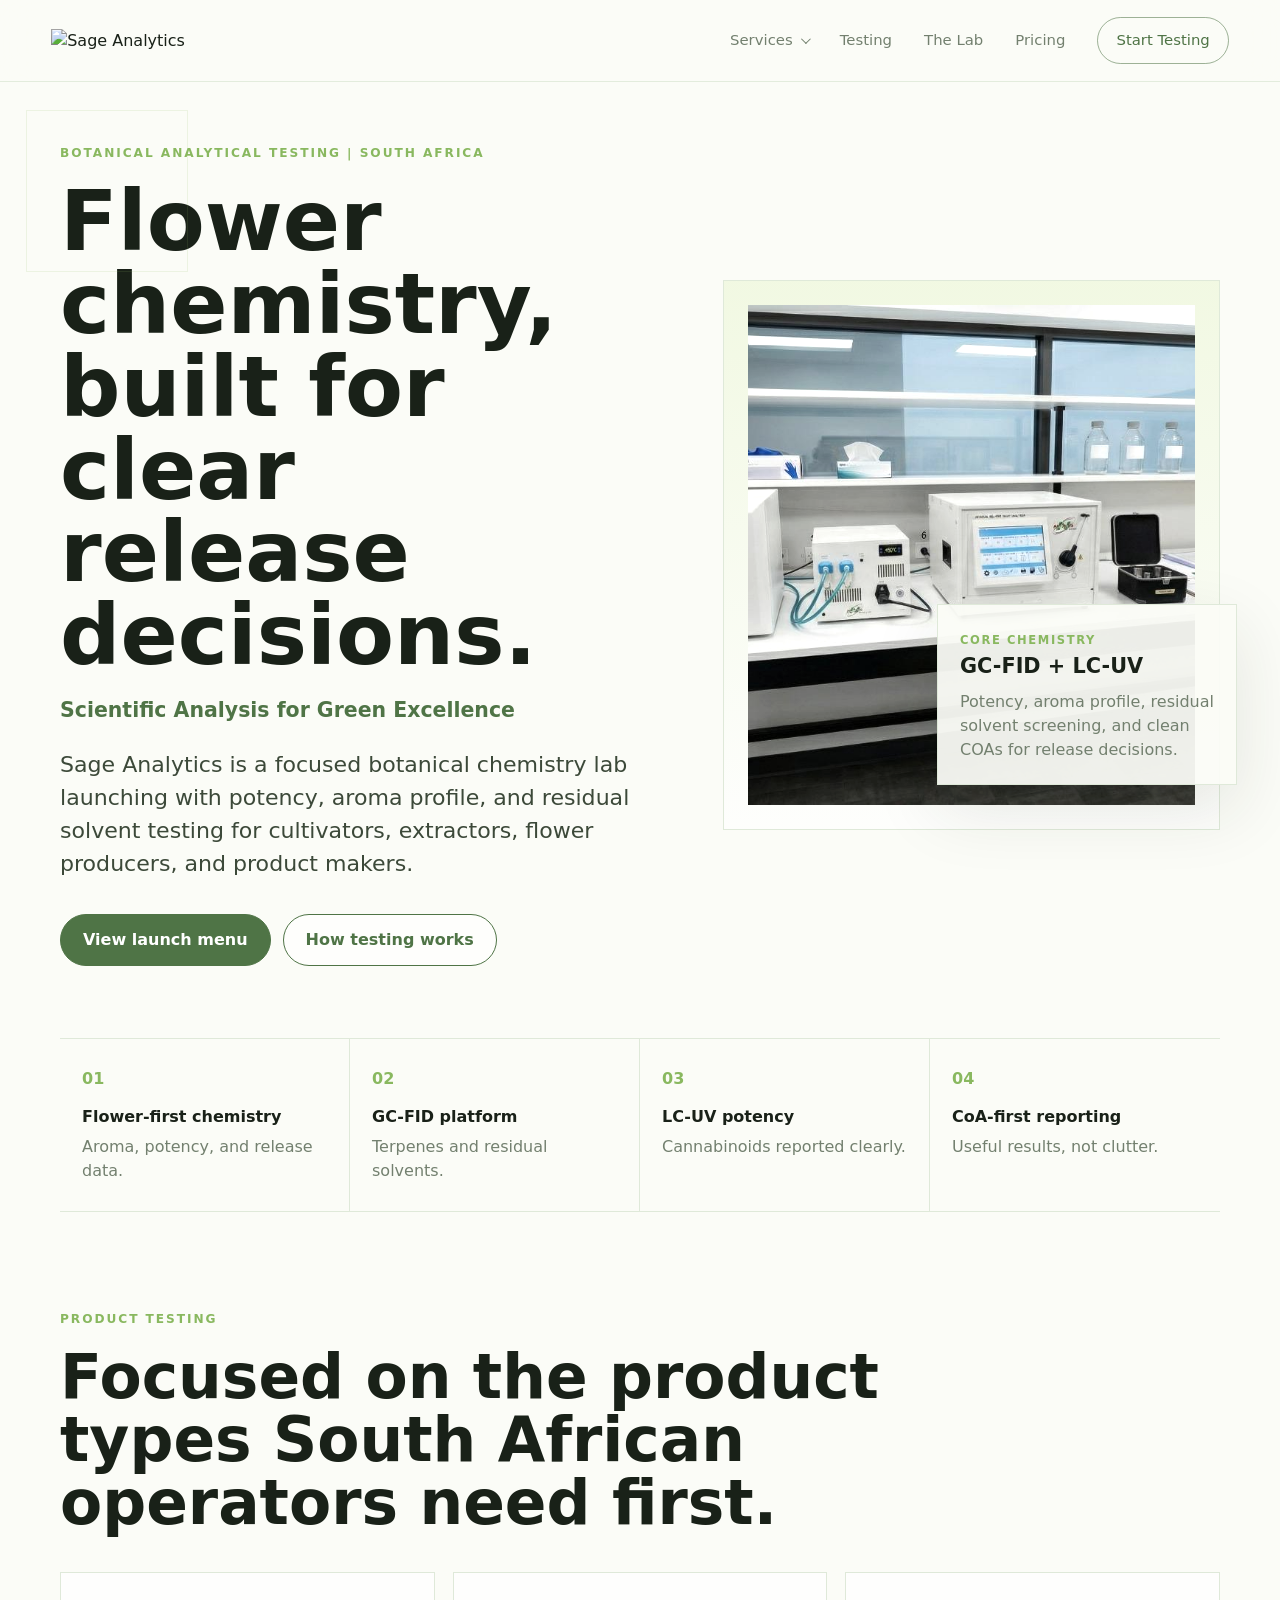
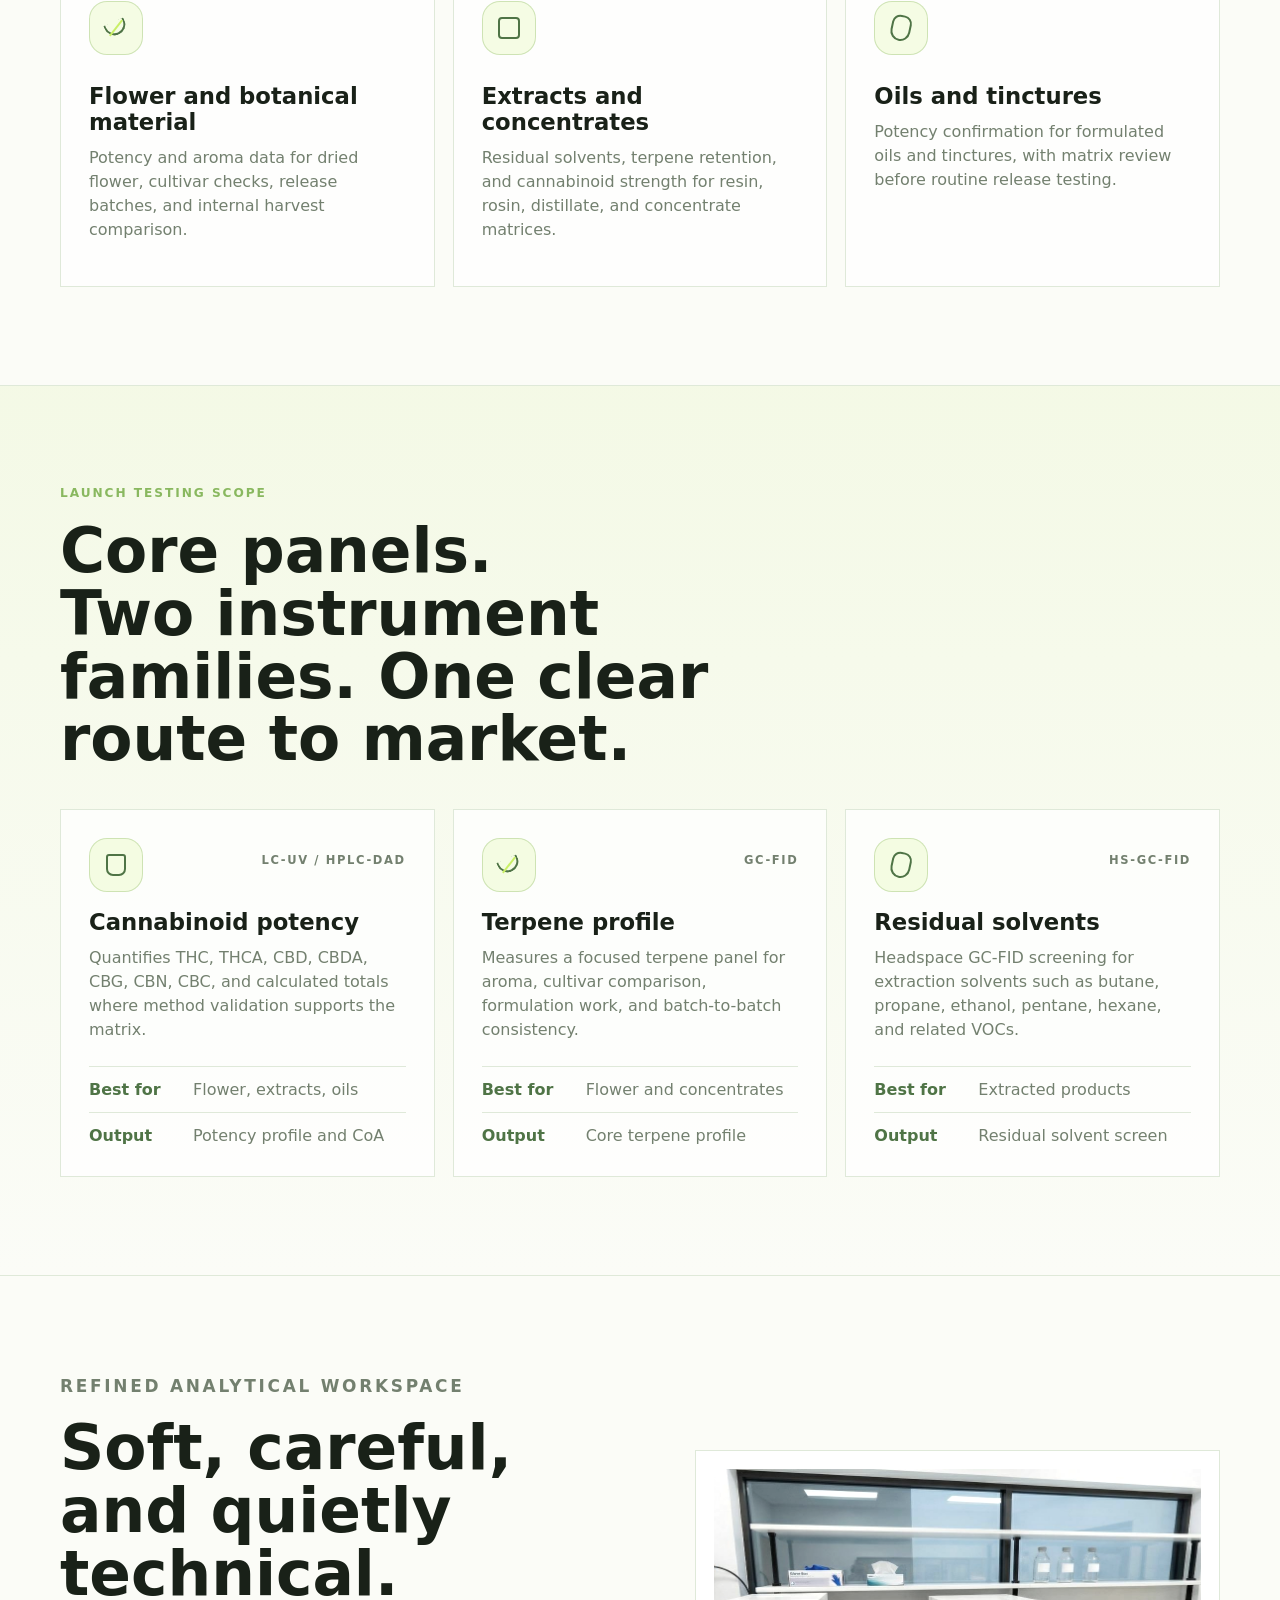
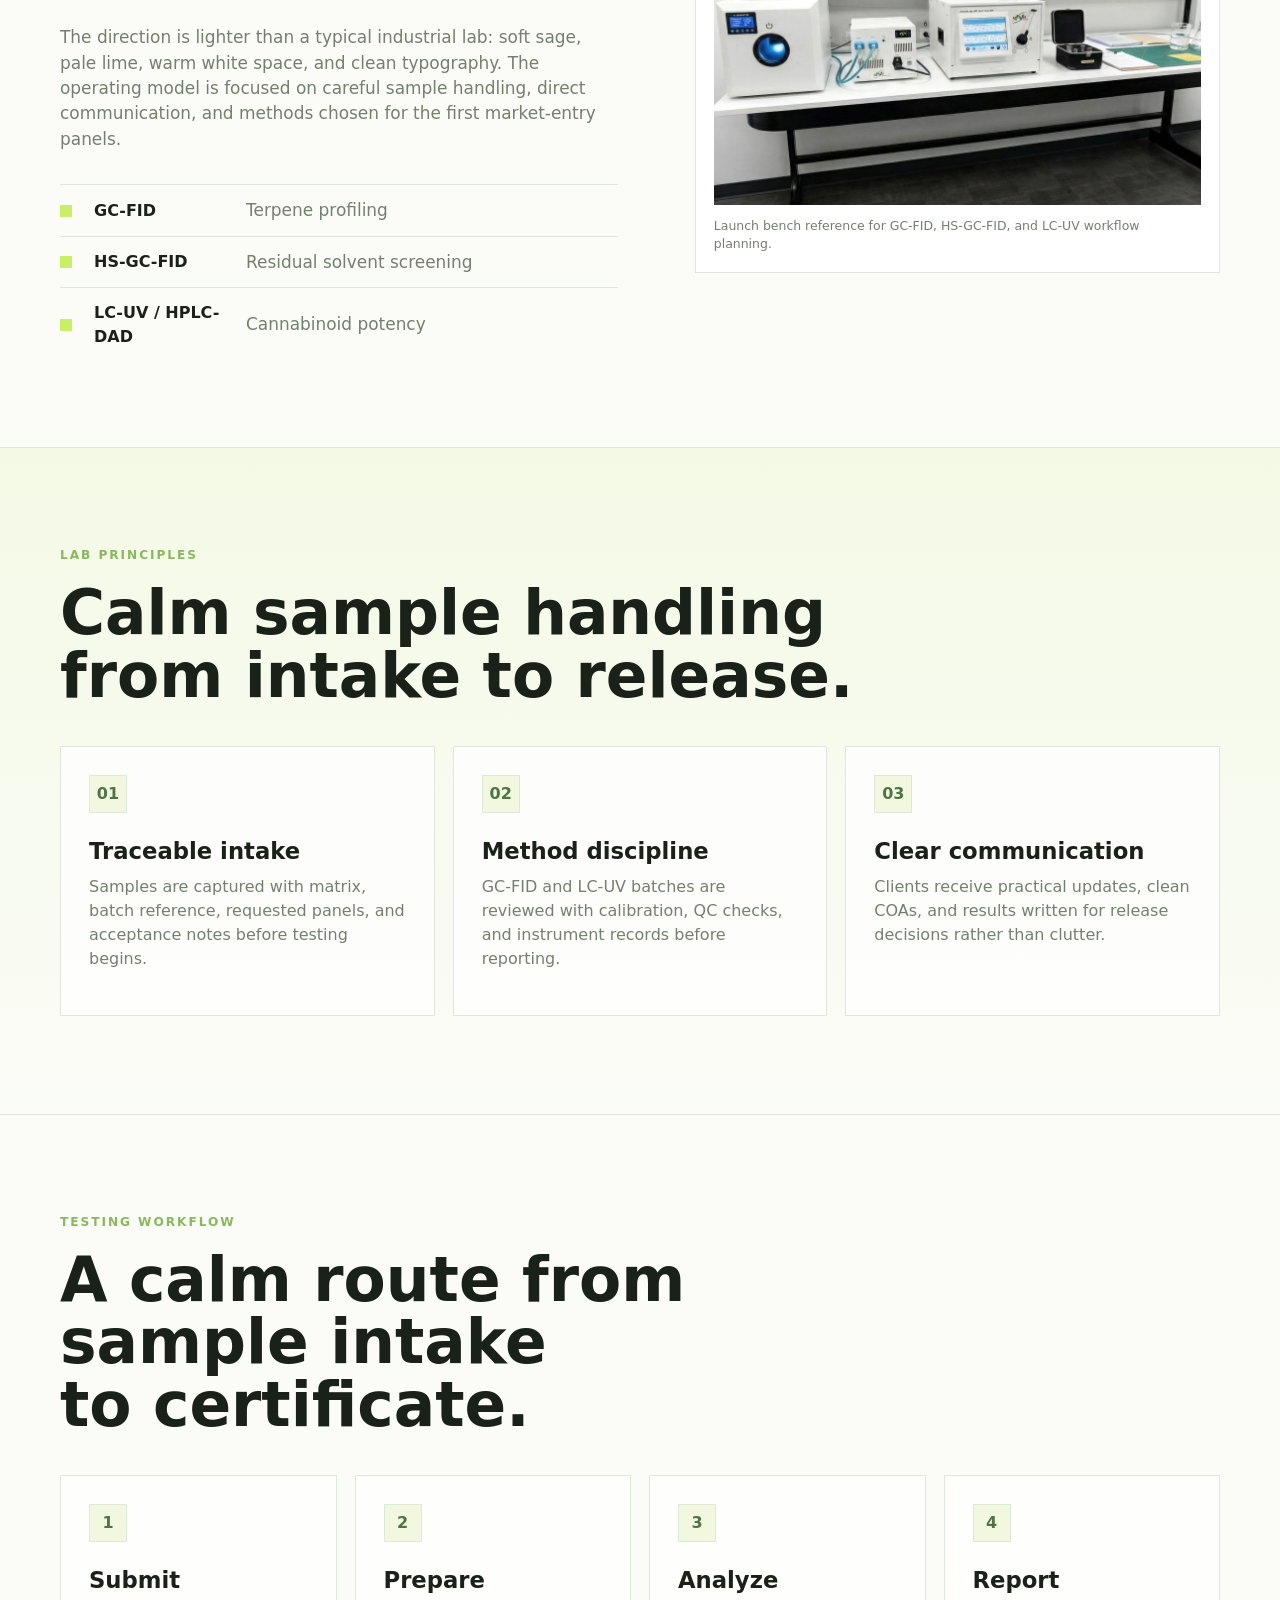
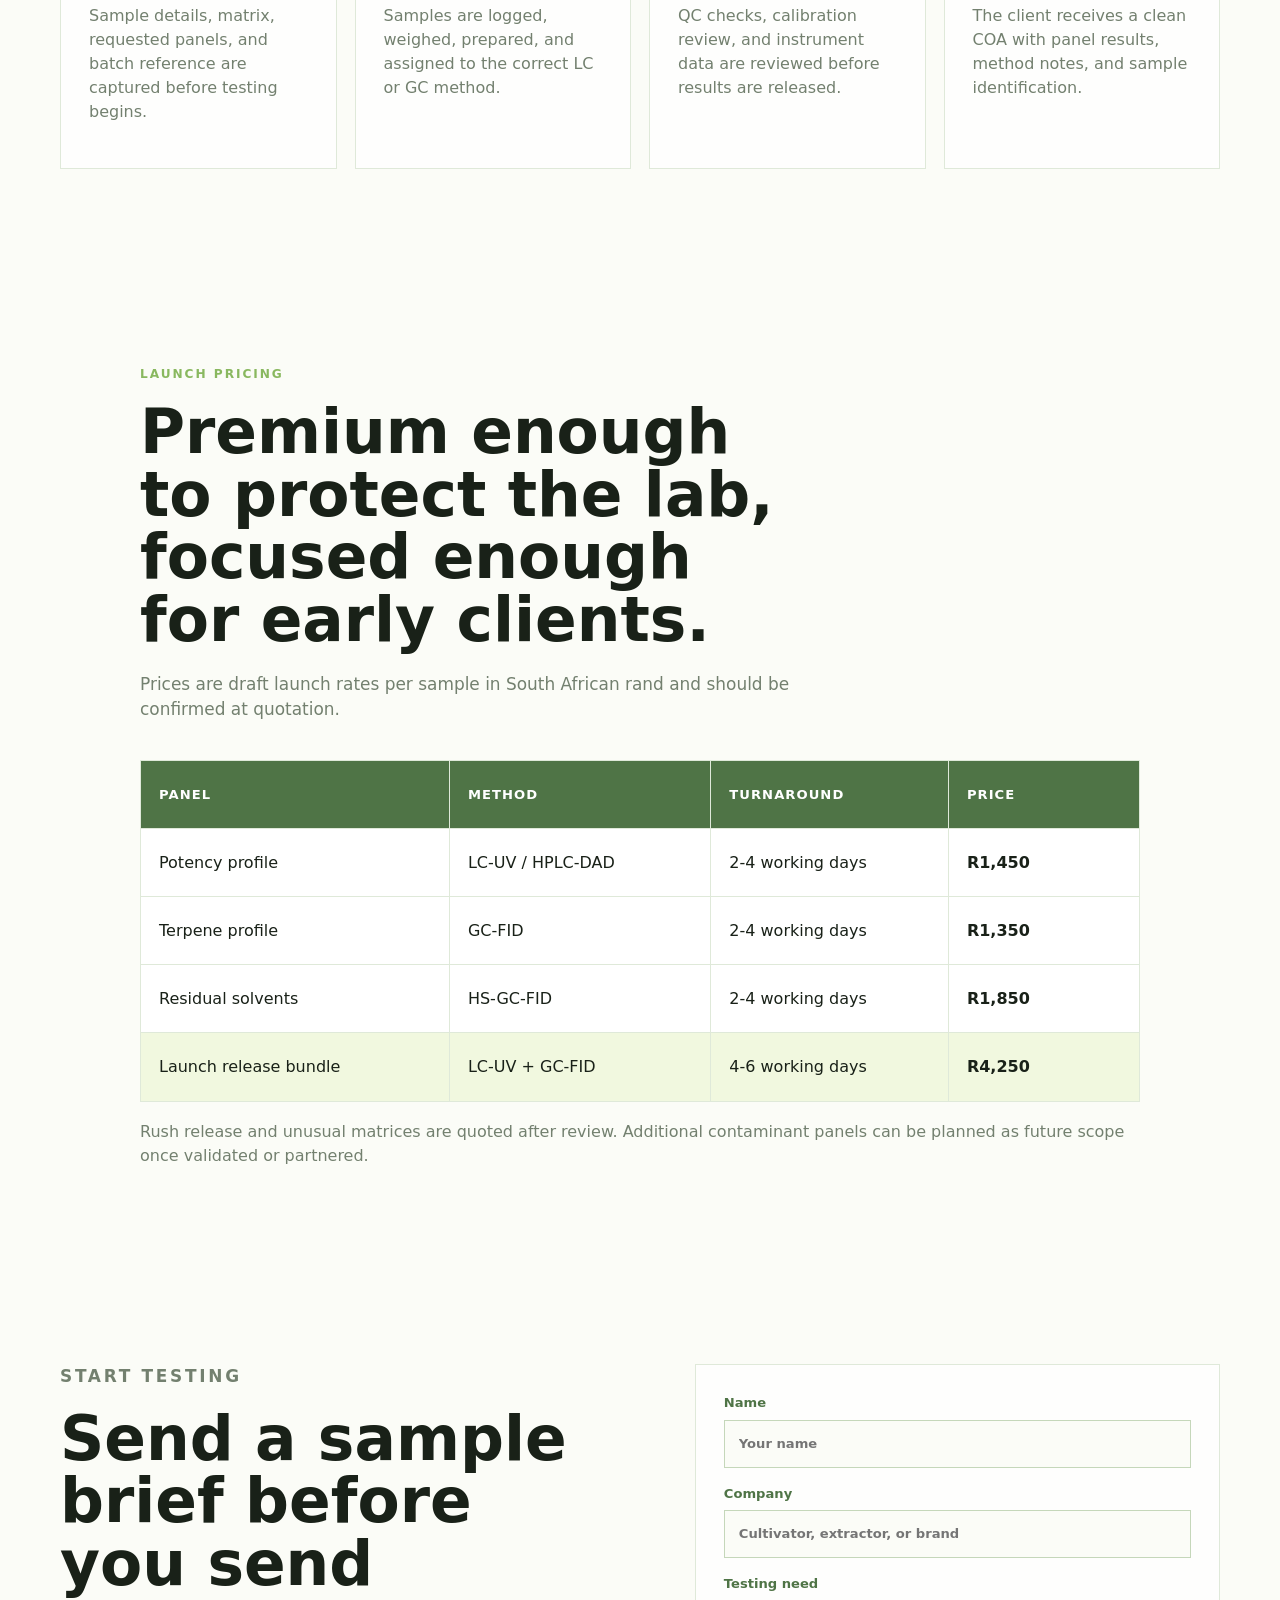
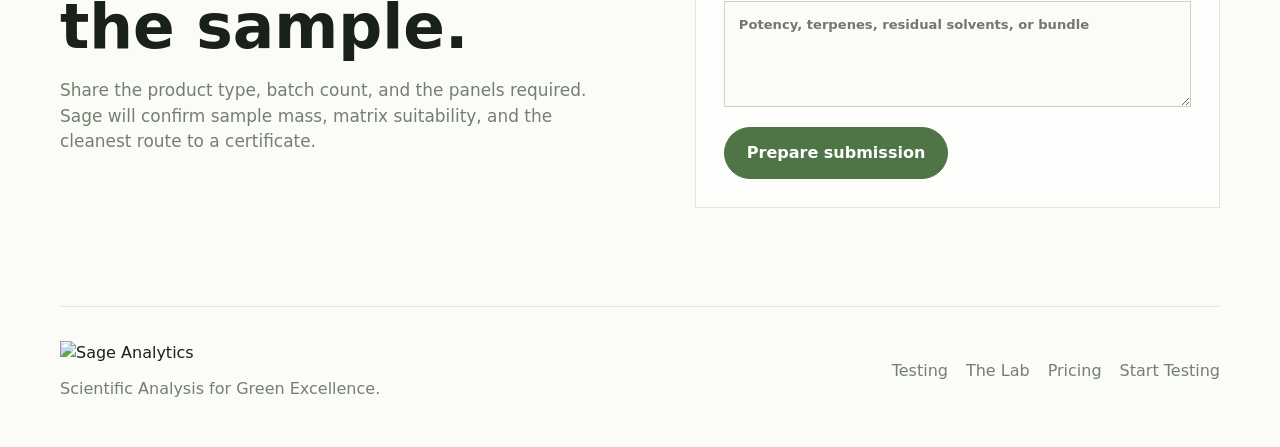
==== commit e6edd466: "Add files via upload" ====
--- a/index.html
+++ b/index.html
@@ -1,563 +1,271 @@
-<!doctype html>
+﻿<!doctype html>
 <html lang="en">
   <head>
     <meta charset="utf-8" />
     <meta name="viewport" content="width=device-width, initial-scale=1" />
-    <title>S.A.G.E. Analytics | Cannabis Testing Laboratory South Africa</title>
+    <title>Sage Analytics | Botanical Chemistry Laboratory South Africa</title>
     <meta
       name="description"
-      content="S.A.G.E. Analytics is a South African cannabis analytical testing laboratory focused on potency, terpene profiling, residual solvents, pesticides, mycotoxins, heavy metals, and compliance testing."
+      content="Sage Analytics is a South African botanical and cannabis chemistry laboratory launching with LC-UV potency testing, GC-FID aroma profiling, and HS-GC-FID residual solvent analysis."
     />
-    <link rel="preload" href="assets/nira-lab-bench.jpeg?v=sage-v15" as="image" />
-    <link rel="stylesheet" href="styles.css?v=sage-v15" />
+    <link rel="preload" href="assets/nira-lab-bench.jpeg?v=launch-v18" as="image" />
+    <link rel="stylesheet" href="styles.css?v=launch-v18" />
   </head>
   <body>
     <header class="site-header">
-      <a class="brand" href="#top" aria-label="S.A.G.E. Analytics home">
-        <img src="assets/logo-sage-primary.svg?v=sage-v15" alt="S.A.G.E. Analytics" />
+      <a class="brand" href="#top" aria-label="Sage Analytics home">
+        <img src="assets/logo-sage-primary.svg?v=launch-v18" alt="Sage Analytics" />
       </a>
+
       <nav class="main-nav" aria-label="Primary navigation">
         <div class="nav-item nav-item--mega">
-          <a href="#services" aria-haspopup="true" aria-expanded="false">Services</a>
+          <button class="nav-trigger" type="button" aria-expanded="false">
+            Services
+            <span aria-hidden="true"></span>
+          </button>
           <div class="mega-menu" aria-label="Services menu">
-            <div>
-              <p>Testing by product</p>
-              <a href="#services">Cannabis flower</a>
-              <a href="#services">Extracts and concentrates</a>
-              <a href="#services">Oils and tinctures</a>
-              <a href="#services">Edibles and beverages</a>
-            </div>
-            <div>
-              <p>Testing panels</p>
-              <a href="#testing-scope">Potency by LC-UV</a>
-              <a href="#testing-scope">Terpene profiling</a>
-              <a href="#testing-scope">Residual solvents</a>
-              <a href="#testing-scope">Pesticides, mycotoxins, metals</a>
-            </div>
-            <div>
-              <p>Compliance</p>
-              <a href="#pricing">Core release bundle</a>
-              <a href="#methods">Instrument platform</a>
-              <a href="#quality">Quality system</a>
-              <a href="#contact">Start testing</a>
-            </div>
-          </div>
-        </div>
-        <a href="#testing-scope">Testing Scope</a>
+            <section>
+              <p>Launch panels</p>
+              <a href="#scope"><span class="menu-icon menu-icon--potency"></span><strong>Potency</strong><small>LC-UV / HPLC-DAD</small></a>
+              <a href="#scope"><span class="menu-icon menu-icon--terpene"></span><strong>Terpenes</strong><small>GC-FID profile</small></a>
+              <a href="#scope"><span class="menu-icon menu-icon--solvent"></span><strong>Residual solvents</strong><small>HS-GC-FID VOCs</small></a>
+            </section>
+            <section>
+              <p>Sample types</p>
+              <a href="#products"><span class="menu-icon menu-icon--flower"></span><strong>Flower</strong><small>Dried inflorescence</small></a>
+              <a href="#products"><span class="menu-icon menu-icon--extract"></span><strong>Extracts</strong><small>Resin, rosin, distillate</small></a>
+              <a href="#products"><span class="menu-icon menu-icon--oil"></span><strong>Oils</strong><small>Tinctures and carriers</small></a>
+            </section>
+            <section>
+              <p>Sage lab</p>
+              <a href="#team"><span class="menu-icon menu-icon--team"></span><strong>Lab principles</strong><small>Traceability and COAs</small></a>
+              <a href="#process"><span class="menu-icon menu-icon--coa"></span><strong>COA workflow</strong><small>Submission to results</small></a>
+              <a href="#pricing"><span class="menu-icon menu-icon--price"></span><strong>Pricing</strong><small>Launch test menu</small></a>
+            </section>
+          </div>
+        </div>
+        <a href="#scope">Testing</a>
+        <a href="#team">The Lab</a>
         <a href="#pricing">Pricing</a>
-        <a href="#resources">Resources</a>
         <a class="nav-cta" href="#contact">Start Testing</a>
       </nav>
     </header>
 
     <main id="top">
       <section class="hero">
-        <div class="hero__image" aria-hidden="true"></div>
-        <div class="hero__overlay"></div>
-        <div class="hero__content">
-          <p class="eyebrow">Cannabis analytical testing | South Africa</p>
-          <h1>S.A.G.E. Analytics</h1>
-          <p class="hero__acronym">Scientific Analysis for Green Excellence</p>
+        <div class="hero__copy">
+          <p class="eyebrow">Botanical analytical testing | South Africa</p>
+          <h1>Flower chemistry, built for clear release decisions.</h1>
+          <p class="brand-line">Scientific Analysis for Green Excellence</p>
           <p class="hero__lead">
-            Clear, defensible cannabis test results for cultivators, extractors, manufacturers,
-            and product teams building safer cannabinoid products.
+            Sage Analytics is a focused botanical chemistry lab launching with potency, aroma profile, and residual solvent testing for cultivators, extractors, flower producers, and product makers.
           </p>
-          <div class="hero__proof" aria-label="Laboratory focus">
-            <span>LC-UV potency</span>
-            <span>GC-FID volatiles</span>
-            <span>LC-MS/MS pesticides + mycotoxins</span>
-            <span>ICP-MS heavy metals</span>
-          </div>
-          <div class="hero__actions" aria-label="Primary actions">
-            <a class="button button--solid" href="#pricing">View test menu</a>
-            <a class="button button--ghost" href="#contact">Start a submission</a>
-          </div>
-        </div>
-      </section>
-
-      <section class="intro band">
-        <div class="wrap intro__grid">
-          <div>
-            <p class="kicker">Built for routine release work</p>
-            <h2>Focused cannabis chemistry, reported in a way clients can actually use.</h2>
-          </div>
-          <p>
-            S.A.G.E. Analytics is being structured as a lean South African cannabis testing
-            laboratory with a complete menu: cannabinoid potency by LC-UV/HPLC-DAD, terpene
-            profiling, residual solvent screening, pesticides, mycotoxins, and heavy metals
-            through LC-MS/MS and ICP-MS capability.
-          </p>
-        </div>
-      </section>
-
-      <section id="services" class="section">
-        <div class="wrap">
-          <div class="section-heading">
-            <p class="kicker">Testing services</p>
-            <h2>Product-focused lab testing for the South African cannabis supply chain.</h2>
-          </div>
-
-          <div class="product-grid">
-            <article class="product-card">
-              <span class="lab-icon lab-icon--flower" aria-hidden="true"></span>
-              <h3>Cannabis flower</h3>
-              <p>Potency, terpene profile, moisture planning, and core release testing for dried flower, bud, trim, and biomass.</p>
-            </article>
-            <article class="product-card">
-              <span class="lab-icon lab-icon--drop" aria-hidden="true"></span>
-              <h3>Extracts and concentrates</h3>
-              <p>Residual solvents, potency, terpene profile, and contaminant panels for resin, rosin, distillate, and concentrates.</p>
-            </article>
-            <article class="product-card">
-              <span class="lab-icon lab-icon--vial" aria-hidden="true"></span>
-              <h3>Oils and tinctures</h3>
-              <p>Batch release testing for cannabinoid strength, solvent residue control, and formulation consistency.</p>
-            </article>
-            <article class="product-card">
-              <span class="lab-icon lab-icon--beaker" aria-hidden="true"></span>
-              <h3>Edibles and beverages</h3>
-              <p>Matrix-aware potency and safety panel planning for infused foods, drinks, and finished consumer products.</p>
-            </article>
-          </div>
-        </div>
-      </section>
-
-      <section id="testing-scope" class="section section--soft">
-        <div class="wrap">
-          <div class="section-heading">
-            <p class="kicker">Testing scope</p>
-            <h2>A clear service directory, from core chemistry to mass spectrometry.</h2>
-          </div>
-
-          <div class="scope-grid">
-            <article class="scope-card">
-              <span class="lab-icon lab-icon--lc" aria-hidden="true"></span>
-              <div>
-                <h3>Cannabinoid potency</h3>
-                <p>
-                  LC-UV / HPLC-DAD analysis for THC, THCA, CBD, CBDA, and selected minor cannabinoids.
-                  Reports include total THC and total CBD calculations where applicable.
-                </p>
-              </div>
-              <p class="scope-card__method">LC-UV / HPLC-DAD</p>
-            </article>
-
-            <article class="scope-card">
-              <span class="lab-icon lab-icon--chrom" aria-hidden="true"></span>
-              <div>
-                <h3>Terpene profile</h3>
-                <p>
-                  Quantitative terpene profiling for cultivar development, formulation, product
-                  differentiation, and batch comparison. Launch panel targets a practical core-18
-                  terpene/terpenoid list.
-                </p>
-              </div>
-              <p class="scope-card__method">GC-FID</p>
-            </article>
-
-            <article class="scope-card">
-              <span class="lab-icon lab-icon--solvent" aria-hidden="true"></span>
-              <div>
-                <h3>Residual solvents</h3>
-                <p>
-                  Headspace GC-FID testing for volatile solvents relevant to extracts and
-                  concentrates, including hydrocarbons, alcohols, ketones, esters, and aromatics.
-                </p>
-              </div>
-              <p class="scope-card__method">HS-GC-FID</p>
-            </article>
-
-            <article class="scope-card">
-              <span class="lab-icon lab-icon--shield" aria-hidden="true"></span>
-              <div>
-                <h3>Core release bundle</h3>
-                <p>
-                  Combined potency, terpene, and residual solvent testing for one practical release
-                  workflow and one Certificate of Analysis.
-                </p>
-              </div>
-              <p class="scope-card__method">LC + GC</p>
-            </article>
-
-            <article class="scope-card scope-card--complete">
-              <span class="lab-icon lab-icon--ms" aria-hidden="true"></span>
-              <div>
-                <h3>Pesticide screening</h3>
-                <p>
-                  Multi-residue pesticide screening using triple-quadrupole LC-MS/MS for cannabis
-                  flower, extracts, and finished product matrices.
-                </p>
-              </div>
-              <p class="scope-card__method">LC-MS/MS</p>
-            </article>
-
-            <article class="scope-card scope-card--complete">
-              <span class="lab-icon lab-icon--ms" aria-hidden="true"></span>
-              <div>
-                <h3>Mycotoxins</h3>
-                <p>
-                  Mycotoxin panel testing for flower and finished products, aligned to validated
-                  sample preparation and LC-MS/MS confirmation.
-                </p>
-              </div>
-              <p class="scope-card__method">LC-MS/MS</p>
-            </article>
-
-            <article class="scope-card scope-card--complete">
-              <span class="lab-icon lab-icon--metal" aria-hidden="true"></span>
-              <div>
-                <h3>Heavy metals</h3>
-                <p>
-                  ICP-MS screening for lead, cadmium, arsenic, mercury, and selected elemental
-                  contaminants after digestion method validation.
-                </p>
-              </div>
-              <p class="scope-card__method">ICP-MS</p>
-            </article>
-
-            <article class="scope-card scope-card--complete">
-              <span class="lab-icon lab-icon--matrix" aria-hidden="true"></span>
-              <div>
-                <h3>Moisture and stability support</h3>
-                <p>
-                  Support for water activity, moisture, shelf-life, and matrix-specific stability
-                  studies for cannabis flower, extracts, oils, and finished products.
-                </p>
-              </div>
-              <p class="scope-card__method">Support</p>
-            </article>
-          </div>
-        </div>
-      </section>
-
-      <section id="pricing" class="section section--soft">
-        <div class="wrap">
-          <div class="section-heading">
-            <p class="kicker">Service menu</p>
-            <h2>Draft launch pricing</h2>
-            <p>
-              Prices are shown per sample in South African rand and should be confirmed at quotation.
-              Complex matrices, rush work, method development, and additional preparation may change
-              the final quote.
-            </p>
-          </div>
-
-          <div class="price-table" role="table" aria-label="S.A.G.E. Analytics service pricing">
-            <div class="price-row price-row--head" role="row">
-              <span role="columnheader">Panel</span>
-              <span role="columnheader">Includes</span>
-              <span role="columnheader">Method</span>
-              <span role="columnheader">Turnaround</span>
-              <span role="columnheader">Price</span>
+          <div class="hero__actions">
+            <a class="button button--solid" href="#pricing">View launch menu</a>
+            <a class="button button--ghost" href="#process">How testing works</a>
+          </div>
+        </div>
+
+        <div class="hero__visual">
+          <img src="assets/nira-lab-bench.jpeg?v=launch-v18" alt="Analytical instruments on a clean laboratory bench" />
+          <div class="hero-card">
+            <span>Core chemistry</span>
+            <strong>GC-FID + LC-UV</strong>
+            <p>Potency, aroma profile, residual solvent screening, and clean COAs for release decisions.</p>
+          </div>
+        </div>
+      </section>
+
+      <section class="signal-strip" aria-label="Launch highlights">
+        <div><span>01</span><strong>Flower-first chemistry</strong><p>Aroma, potency, and release data.</p></div>
+        <div><span>02</span><strong>GC-FID platform</strong><p>Terpenes and residual solvents.</p></div>
+        <div><span>03</span><strong>LC-UV potency</strong><p>Cannabinoids reported clearly.</p></div>
+        <div><span>04</span><strong>CoA-first reporting</strong><p>Useful results, not clutter.</p></div>
+      </section>
+
+      <section id="products" class="section product-section">
+        <div class="section-heading">
+          <p class="eyebrow">Product testing</p>
+          <h2>Focused on the product types South African operators need first.</h2>
+        </div>
+        <div class="product-grid">
+          <article>
+            <span class="tile-icon tile-icon--flower"></span>
+            <h3>Flower and botanical material</h3>
+            <p>Potency and aroma data for dried flower, cultivar checks, release batches, and internal harvest comparison.</p>
+          </article>
+          <article>
+            <span class="tile-icon tile-icon--extract"></span>
+            <h3>Extracts and concentrates</h3>
+            <p>Residual solvents, terpene retention, and cannabinoid strength for resin, rosin, distillate, and concentrate matrices.</p>
+          </article>
+          <article>
+            <span class="tile-icon tile-icon--oil"></span>
+            <h3>Oils and tinctures</h3>
+            <p>Potency confirmation for formulated oils and tinctures, with matrix review before routine release testing.</p>
+          </article>
+        </div>
+      </section>
+
+      <section id="scope" class="section section--sage">
+        <div class="section-heading">
+          <p class="eyebrow">Launch testing scope</p>
+          <h2>Core panels. Two instrument families. One clear route to market.</h2>
+        </div>
+        <div class="scope-grid">
+          <article class="scope-card">
+            <div class="scope-card__top">
+              <span class="tile-icon tile-icon--potency"></span>
+              <p>LC-UV / HPLC-DAD</p>
             </div>
-            <div class="price-row" role="row">
-              <span role="cell">Potency profile</span>
-              <span role="cell">THC, THCA, CBD, CBDA, selected minors, totals</span>
-              <span role="cell">LC-UV / HPLC-DAD</span>
-              <span role="cell">2-4 working days</span>
-              <span role="cell">R1,450</span>
+            <h3>Cannabinoid potency</h3>
+            <p>Quantifies THC, THCA, CBD, CBDA, CBG, CBN, CBC, and calculated totals where method validation supports the matrix.</p>
+            <dl>
+              <div><dt>Best for</dt><dd>Flower, extracts, oils</dd></div>
+              <div><dt>Output</dt><dd>Potency profile and CoA</dd></div>
+            </dl>
+          </article>
+          <article class="scope-card">
+            <div class="scope-card__top">
+              <span class="tile-icon tile-icon--terpene"></span>
+              <p>GC-FID</p>
             </div>
-            <div class="price-row" role="row">
-              <span role="cell">Terpene profile</span>
-              <span role="cell">Core-18 terpene/terpenoid panel, total terpenes</span>
-              <span role="cell">GC-FID</span>
-              <span role="cell">2-4 working days</span>
-              <span role="cell">R1,350</span>
-            </div>
-            <div class="price-row" role="row">
-              <span role="cell">Residual solvents</span>
-              <span role="cell">Butane, propane, ethanol, pentane, hexane, and related VOCs</span>
-              <span role="cell">HS-GC-FID</span>
-              <span role="cell">2-4 working days</span>
-              <span role="cell">R1,850</span>
-            </div>
-            <div class="price-row price-row--highlight" role="row">
-              <span role="cell">Core release bundle</span>
-              <span role="cell">Potency + terpenes + residual solvents on one CoA</span>
-              <span role="cell">LC-UV + GC</span>
-              <span role="cell">4-6 working days</span>
-              <span role="cell">R4,250</span>
-            </div>
-            <div class="price-row" role="row">
-              <span role="cell">Pesticides + mycotoxins</span>
-              <span role="cell">Multi-residue pesticides, aflatoxins, and ochratoxin A targets</span>
-              <span role="cell">LC-MS/MS</span>
-              <span role="cell">5-7 working days</span>
-              <span role="cell">from R4,900</span>
-            </div>
-            <div class="price-row" role="row">
-              <span role="cell">Heavy metals</span>
-              <span role="cell">Lead, cadmium, arsenic, mercury, and selected elements</span>
-              <span role="cell">ICP-MS</span>
-              <span role="cell">5-7 working days</span>
-              <span role="cell">from R2,850</span>
-            </div>
-            <div class="price-row" role="row">
-              <span role="cell">Full chemistry compliance bundle</span>
-              <span role="cell">Core chemistry + pesticides + mycotoxins + heavy metals</span>
-              <span role="cell">LC-UV + GC + MS</span>
-              <span role="cell">7-10 working days</span>
-              <span role="cell">from R10,950</span>
-            </div>
-          </div>
-
-          <div class="pricing-notes">
-            <p>Rush release: subject to capacity, typically +30%.</p>
-            <p>Volume pricing, custom method work, stability studies, and unusual matrices are quoted after review.</p>
-          </div>
-        </div>
-      </section>
-
-      <section id="methods" class="section">
-        <div class="wrap methods-grid">
-          <div class="method-copy">
-            <p class="kicker">Instrument platform</p>
-            <h2>Complete cannabis chemistry with a route into mass spectrometry.</h2>
-            <p>
-              The platform uses LC-UV/HPLC-DAD for cannabinoid potency, plus two GC-FID systems for
-              terpene profiling and residual solvent testing. LC-MS/MS supports pesticides and
-              mycotoxins, and ICP-MS supports heavy metals.
-            </p>
-          </div>
-
-          <div class="instrument-panel" aria-label="Instrument platform diagram">
-            <div class="instrument instrument--gc">
-              <span class="instrument__screen"></span>
-              <span class="instrument__door"></span>
+            <h3>Terpene profile</h3>
+            <p>Measures a focused terpene panel for aroma, cultivar comparison, formulation work, and batch-to-batch consistency.</p>
+            <dl>
+              <div><dt>Best for</dt><dd>Flower and concentrates</dd></div>
+              <div><dt>Output</dt><dd>Core terpene profile</dd></div>
+            </dl>
+          </article>
+          <article class="scope-card">
+            <div class="scope-card__top">
+              <span class="tile-icon tile-icon--solvent"></span>
               <p>HS-GC-FID</p>
             </div>
-            <div class="instrument instrument--hplc">
-              <span class="instrument__stack"></span>
-              <span class="instrument__stack"></span>
-              <span class="instrument__stack"></span>
-              <p>LC-UV</p>
-            </div>
-            <div class="instrument instrument--ms">
-              <span class="instrument__tower"></span>
-              <span class="instrument__bench"></span>
-              <p>LC-MS/MS</p>
-            </div>
-            <div class="instrument instrument--icp">
-              <span class="instrument__tower instrument__tower--wide"></span>
-              <span class="instrument__bench"></span>
-              <p>ICP-MS</p>
-            </div>
-          </div>
-        </div>
-
-        <div class="wrap method-lanes">
-          <article>
             <h3>Residual solvents</h3>
-            <p>
-              Headspace sampling protects the GC from heavy cannabis oils and supports routine
-              solvent release work for extracts, distillates, resins, oils, and concentrates.
-            </p>
-          </article>
-          <article>
-            <h3>Terpenes</h3>
-            <p>
-              GC-FID quantitation supports product profiling and batch comparison once retention
-              times, calibration curves, and QC acceptance limits are validated.
-            </p>
-          </article>
-          <article>
-            <h3>Potency</h3>
-            <p>
-              LC-UV/HPLC-DAD is preferred for acidic and neutral cannabinoids because it avoids the
-              thermal decarboxylation risk associated with GC-only potency workflows.
-            </p>
-          </article>
-        </div>
-      </section>
-
-      <section id="samples" class="section section--image">
-        <div class="wrap sample-grid">
-          <div>
-            <p class="kicker">Sample types</p>
-            <h2>Designed for the products producers actually make.</h2>
-            <div class="sample-columns">
-              <ul>
-                <li>Dried flower and bud</li>
-                <li>Trim and biomass</li>
-                <li>Hash, resin, and rosin</li>
-                <li>Distillates and concentrates</li>
-              </ul>
-              <ul>
-                <li>CBD and THC oils</li>
-                <li>Tinctures and vape liquids</li>
-                <li>Edibles and beverages</li>
-                <li>Isolates and formulation inputs</li>
-              </ul>
-            </div>
-          </div>
-          <figure>
-            <img src="assets/nira-lab-bench.jpeg?v=sage-v15" alt="NIRA-style analytical instruments on a laboratory bench" />
-            <figcaption>Reference bench setup for the GC-FID residual solvent platform.</figcaption>
-          </figure>
-        </div>
-      </section>
-
-      <section class="section">
-        <div class="wrap flow">
-          <div class="section-heading">
-            <p class="kicker">Submission workflow</p>
-            <h2>From sample receipt to Certificate of Analysis.</h2>
-          </div>
-          <ol class="steps">
-            <li>
-              <span>01</span>
-              <strong>Request a test</strong>
-              <p>Tell us the matrix, test panels, batch details, and required turnaround.</p>
-            </li>
-            <li>
-              <span>02</span>
-              <strong>Package the sample</strong>
-              <p>Use sealed, clearly labelled containers with enough material for preparation and repeats.</p>
-            </li>
-            <li>
-              <span>03</span>
-              <strong>Chain of custody</strong>
-              <p>Each sample receives a unique ID, condition check, custody record, and storage location.</p>
-            </li>
-            <li>
-              <span>04</span>
-              <strong>Analysis and review</strong>
-              <p>Sequences include calibration, blanks, QC checks, data review, and technical approval.</p>
-            </li>
-            <li>
-              <span>05</span>
-              <strong>CoA release</strong>
-              <p>Results are issued as a Certificate of Analysis with method notes and reporting units.</p>
-            </li>
-          </ol>
-        </div>
-      </section>
-
-      <section id="quality" class="section section--quality">
-        <div class="wrap quality-grid">
-          <div>
-            <p class="kicker">Quality system</p>
-            <h2>Structured around defensible results.</h2>
-            <p>
-              S.A.G.E. Analytics is being built around ISO/IEC 17025-style controls from the start:
-              documented methods, calibrated equipment, traceable reference standards, chain of
-              custody, staff competency records, data review, nonconformance handling, and controlled
-              reporting.
-            </p>
-          </div>
-          <div class="quality-list">
-            <p>SAHPRA testing-laboratory pathway planning</p>
-            <p>SANAS ISO/IEC 17025 accreditation-readiness</p>
-            <p>Controlled cannabis sample storage and reconciliation</p>
-            <p>Validated methods, calibration, QC, and review records</p>
-          </div>
-        </div>
-      </section>
-
-      <section id="resources" class="section resources">
-        <div class="wrap resources-grid">
-          <div>
-            <p class="kicker">Resources</p>
-            <h2>Client-facing tools for cleaner submissions and clearer CoAs.</h2>
-          </div>
-          <div class="resource-list">
-            <a href="#contact">How to start testing</a>
-            <a href="#samples">Sample types and packaging</a>
-            <a href="#methods">How to read a Certificate of Analysis</a>
-            <a href="#quality">Quality and accreditation readiness</a>
-          </div>
-        </div>
-      </section>
-
-      <section id="contact" class="section contact">
-        <div class="wrap contact-grid">
-          <div>
-            <p class="kicker">Start a submission</p>
-            <h2>Send the sample details and we'll prepare the right panel.</h2>
-            <p>
-              For now, use this form as the website structure. It can be connected later to email,
-              WhatsApp, a booking system, or a LIMS intake workflow.
-            </p>
-          </div>
-          <form class="contact-form">
-            <label>
-              Name
-              <input type="text" name="name" autocomplete="name" />
-            </label>
-            <label>
-              Company
-              <input type="text" name="company" autocomplete="organization" />
-            </label>
-            <label>
-              Email
-              <input type="email" name="email" autocomplete="email" />
-            </label>
-            <label>
-              Sample type and tests required
-              <textarea name="message" rows="5"></textarea>
-            </label>
-            <button type="button">Prepare request</button>
-          </form>
-        </div>
+            <p>Headspace GC-FID screening for extraction solvents such as butane, propane, ethanol, pentane, hexane, and related VOCs.</p>
+            <dl>
+              <div><dt>Best for</dt><dd>Extracted products</dd></div>
+              <div><dt>Output</dt><dd>Residual solvent screen</dd></div>
+            </dl>
+          </article>
+        </div>
+      </section>
+
+      <section id="lab" class="section lab-section">
+        <div class="lab-copy">
+          <p class="eyebrow">Refined analytical workspace</p>
+          <h2>Soft, careful, and quietly technical.</h2>
+          <p>
+            The direction is lighter than a typical industrial lab: soft sage, pale lime, warm white space, and clean typography. The operating model is focused on careful sample handling, direct communication, and methods chosen for the first market-entry panels.
+          </p>
+          <div class="method-list">
+            <div><span></span><strong>GC-FID</strong><p>Terpene profiling</p></div>
+            <div><span></span><strong>HS-GC-FID</strong><p>Residual solvent screening</p></div>
+            <div><span></span><strong>LC-UV / HPLC-DAD</strong><p>Cannabinoid potency</p></div>
+          </div>
+        </div>
+        <figure class="lab-image">
+          <img
+            src="assets/nira-lab-bench.jpeg?v=launch-v18"
+            alt="GC-style analytical instruments on a clean laboratory bench"
+          />
+          <figcaption>Launch bench reference for GC-FID, HS-GC-FID, and LC-UV workflow planning.</figcaption>
+        </figure>
+      </section>
+
+      <section id="team" class="section section--sage">
+        <div class="section-heading">
+          <p class="eyebrow">Lab principles</p>
+          <h2>Calm sample handling from intake to release.</h2>
+        </div>
+        <div class="team-grid">
+          <article><span>01</span><h3>Traceable intake</h3><p>Samples are captured with matrix, batch reference, requested panels, and acceptance notes before testing begins.</p></article>
+          <article><span>02</span><h3>Method discipline</h3><p>GC-FID and LC-UV batches are reviewed with calibration, QC checks, and instrument records before reporting.</p></article>
+          <article><span>03</span><h3>Clear communication</h3><p>Clients receive practical updates, clean COAs, and results written for release decisions rather than clutter.</p></article>
+        </div>
+      </section>
+
+      <section id="process" class="section process-section">
+        <div class="section-heading">
+          <p class="eyebrow">Testing workflow</p>
+          <h2>A calm route from sample intake to certificate.</h2>
+        </div>
+        <div class="process-grid">
+          <article><span>1</span><h3>Submit</h3><p>Sample details, matrix, requested panels, and batch reference are captured before testing begins.</p></article>
+          <article><span>2</span><h3>Prepare</h3><p>Samples are logged, weighed, prepared, and assigned to the correct LC or GC method.</p></article>
+          <article><span>3</span><h3>Analyze</h3><p>QC checks, calibration review, and instrument data are reviewed before results are released.</p></article>
+          <article><span>4</span><h3>Report</h3><p>The client receives a clean COA with panel results, method notes, and sample identification.</p></article>
+        </div>
+      </section>
+
+      <section id="pricing" class="section pricing-section">
+        <div class="section-heading">
+          <p class="eyebrow">Launch pricing</p>
+          <h2>Premium enough to protect the lab, focused enough for early clients.</h2>
+          <p>Prices are draft launch rates per sample in South African rand and should be confirmed at quotation.</p>
+        </div>
+        <div class="price-table" role="table" aria-label="Sage Analytics launch pricing">
+          <div class="price-row price-row--head" role="row">
+            <span role="columnheader">Panel</span>
+            <span role="columnheader">Method</span>
+            <span role="columnheader">Turnaround</span>
+            <span role="columnheader">Price</span>
+          </div>
+          <div class="price-row" role="row"><span role="cell">Potency profile</span><span role="cell">LC-UV / HPLC-DAD</span><span role="cell">2-4 working days</span><span role="cell">R1,450</span></div>
+          <div class="price-row" role="row"><span role="cell">Terpene profile</span><span role="cell">GC-FID</span><span role="cell">2-4 working days</span><span role="cell">R1,350</span></div>
+          <div class="price-row" role="row"><span role="cell">Residual solvents</span><span role="cell">HS-GC-FID</span><span role="cell">2-4 working days</span><span role="cell">R1,850</span></div>
+          <div class="price-row price-row--highlight" role="row"><span role="cell">Launch release bundle</span><span role="cell">LC-UV + GC-FID</span><span role="cell">4-6 working days</span><span role="cell">R4,250</span></div>
+        </div>
+        <p class="pricing-note">Rush release and unusual matrices are quoted after review. Additional contaminant panels can be planned as future scope once validated or partnered.</p>
+      </section>
+
+      <section id="contact" class="section contact-section">
+        <div>
+          <p class="eyebrow">Start testing</p>
+          <h2>Send a sample brief before you send the sample.</h2>
+          <p>Share the product type, batch count, and the panels required. Sage will confirm sample mass, matrix suitability, and the cleanest route to a certificate.</p>
+        </div>
+        <form class="contact-form">
+          <label>Name<input type="text" name="name" placeholder="Your name" /></label>
+          <label>Company<input type="text" name="company" placeholder="Cultivator, extractor, or brand" /></label>
+          <label>Testing need<textarea name="message" rows="4" placeholder="Potency, terpenes, residual solvents, or bundle"></textarea></label>
+          <button type="button">Prepare submission</button>
+        </form>
       </section>
     </main>
 
     <footer class="site-footer">
-      <div class="wrap footer-grid">
-        <div>
-          <img src="assets/logo-sage-primary.svg?v=sage-v15" alt="S.A.G.E. Analytics" />
-          <p>
-            Cannabis analytical testing for potency, terpenes, residual solvents, pesticides,
-            mycotoxins, heavy metals, and compliance services.
-          </p>
-        </div>
-        <div>
-          <p class="footer-title">Services</p>
-          <a href="#services">Cannabis flower</a>
-          <a href="#services">Extracts and concentrates</a>
-          <a href="#services">Oils and tinctures</a>
-          <a href="#services">Edibles and beverages</a>
-        </div>
-        <div>
-          <p class="footer-title">Testing Scope</p>
-          <a href="#testing-scope">Potency by LC-UV</a>
-          <a href="#testing-scope">Terpenes by GC-FID</a>
-          <a href="#testing-scope">Residual solvents</a>
-          <a href="#testing-scope">MS and metals panels</a>
-        </div>
-        <div>
-          <p class="footer-title">S.A.G.E. Analytics</p>
-          <a href="#quality">Quality system</a>
-          <a href="#resources">Resources</a>
-          <a href="#contact">Start testing</a>
-        </div>
+      <div>
+        <img src="assets/logo-sage-primary.svg?v=launch-v18" alt="Sage Analytics" />
+        <p>Scientific Analysis for Green Excellence.</p>
       </div>
+      <nav aria-label="Footer navigation">
+        <a href="#scope">Testing</a>
+        <a href="#team">The Lab</a>
+        <a href="#pricing">Pricing</a>
+        <a href="#contact">Start Testing</a>
+      </nav>
     </footer>
+
     <script>
-      const servicesItem = document.querySelector(".nav-item--mega");
-      const servicesLink = servicesItem?.querySelector(":scope > a");
-
-      servicesLink?.addEventListener("click", (event) => {
-        if (!servicesItem.classList.contains("is-open")) {
-          event.preventDefault();
-          servicesItem.classList.add("is-open");
-          servicesLink.setAttribute("aria-expanded", "true");
-        }
-      });
-
-      document.addEventListener("click", (event) => {
-        if (!servicesItem?.contains(event.target)) {
-          servicesItem?.classList.remove("is-open");
-          servicesLink?.setAttribute("aria-expanded", "false");
-        }
-      });
-
-      document.addEventListener("keydown", (event) => {
-        if (event.key === "Escape") {
-          servicesItem?.classList.remove("is-open");
-          servicesLink?.setAttribute("aria-expanded", "false");
-        }
-      });
+      const serviceItem = document.querySelector(".nav-item--mega");
+      const trigger = document.querySelector(".nav-trigger");
+
+      if (serviceItem && trigger) {
+        trigger.addEventListener("click", () => {
+          const open = serviceItem.classList.toggle("is-open");
+          trigger.setAttribute("aria-expanded", String(open));
+        });
+
+        document.addEventListener("click", (event) => {
+          if (!serviceItem.contains(event.target)) {
+            serviceItem.classList.remove("is-open");
+            trigger.setAttribute("aria-expanded", "false");
+          }
+        });
+      }
     </script>
   </body>
 </html>
+
--- a/styles.css
+++ b/styles.css
@@ -1,17 +1,19 @@
 :root {
-  --ink: #20291f;
-  --muted: #667465;
-  --line: #dfe8dc;
-  --line-strong: #c8d8c2;
-  --white: #fbfcf8;
-  --soft: #f6f9f1;
-  --wash: #ebf3e7;
-  --green: #536f4b;
-  --leaf: #85b85a;
-  --lime: #c8ee63;
-  --lime-soft: #eef9d1;
-  --shadow: 0 22px 60px rgba(32, 41, 31, 0.11);
-  --max: 1180px;
+  --ink: #192118;
+  --text: #3c4939;
+  --muted: #73806f;
+  --line: #dfe9d9;
+  --line-strong: #c5d7ba;
+  --paper: #fbfcf7;
+  --white: #ffffff;
+  --mist: #f4f8ed;
+  --sage-50: #f1f8df;
+  --sage-100: #e6f4ca;
+  --sage-300: #c9ef66;
+  --sage-500: #89b85f;
+  --sage-700: #4f7446;
+  --shadow: 0 24px 70px rgba(34, 48, 27, 0.11);
+  --max: 1160px;
   color-scheme: light;
 }
 
@@ -25,7 +27,7 @@
 
 body {
   margin: 0;
-  background: var(--white);
+  background: var(--paper);
   color: var(--ink);
   font-family: Inter, ui-sans-serif, system-ui, -apple-system, BlinkMacSystemFont, "Segoe UI", sans-serif;
   line-height: 1.5;
@@ -41,76 +43,79 @@
   text-decoration: none;
 }
 
-.wrap {
-  width: min(var(--max), calc(100% - 40px));
-  margin: 0 auto;
+button,
+input,
+textarea {
+  font: inherit;
 }
 
 .site-header {
-  position: fixed;
-  inset: 0 0 auto;
-  z-index: 20;
+  position: sticky;
+  top: 0;
+  z-index: 30;
   display: flex;
   align-items: center;
   justify-content: space-between;
-  gap: 24px;
-  min-height: 78px;
-  padding: 14px clamp(20px, 4vw, 52px);
-  background: rgba(251, 252, 248, 0.89);
-  border-bottom: 1px solid rgba(223, 232, 220, 0.86);
-  backdrop-filter: blur(18px);
-  overflow: visible;
+  min-height: 82px;
+  padding: 14px clamp(20px, 4vw, 54px);
+  background: rgba(251, 252, 247, 0.9);
+  border-bottom: 1px solid rgba(223, 233, 217, 0.86);
+  backdrop-filter: blur(20px);
 }
 
 .brand {
   display: inline-flex;
   align-items: center;
-  width: 270px;
-  min-height: 54px;
+  width: 236px;
 }
 
 .brand img {
   width: 100%;
   height: auto;
-  min-height: 46px;
 }
 
 .main-nav {
-  position: relative;
   display: flex;
   align-items: center;
-  gap: clamp(14px, 2.4vw, 34px);
-  color: var(--muted);
-  font-size: 0.92rem;
-  overflow: visible;
-}
-
-.main-nav a {
+  gap: clamp(16px, 2.5vw, 34px);
+  color: var(--muted);
+  font-size: 0.93rem;
+}
+
+.main-nav > a,
+.nav-trigger {
+  border: 0;
   border-bottom: 1px solid transparent;
-  padding: 8px 0;
-}
-
-.main-nav a:hover {
+  background: transparent;
+  color: inherit;
+  padding: 10px 0;
+  cursor: pointer;
+}
+
+.main-nav > a:hover,
+.nav-trigger:hover {
   color: var(--ink);
-  border-color: var(--lime);
+  border-color: var(--sage-300);
+}
+
+.nav-cta {
+  border: 1px solid rgba(79, 116, 70, 0.55) !important;
+  border-radius: 999px;
+  color: var(--sage-700) !important;
+  padding: 11px 18px !important;
 }
 
 .nav-item {
   position: relative;
 }
 
-.nav-item--mega {
-  position: static;
-}
-
-.nav-item > a {
+.nav-trigger {
   display: inline-flex;
   align-items: center;
   gap: 8px;
 }
 
-.nav-item > a::after {
-  content: "";
+.nav-trigger span {
   width: 7px;
   height: 7px;
   border-right: 1px solid currentColor;
@@ -121,11 +126,10 @@
 .mega-menu {
   position: absolute;
   top: calc(100% + 18px);
-  right: 0;
-  left: auto;
-  width: min(760px, calc(100vw - 56px));
-  display: grid;
-  grid-template-columns: repeat(3, minmax(0, 1fr));
+  right: -260px;
+  display: grid;
+  grid-template-columns: repeat(3, minmax(220px, 1fr));
+  width: min(860px, calc(100vw - 40px));
   gap: 1px;
   visibility: hidden;
   opacity: 0;
@@ -139,91 +143,185 @@
 
 .nav-item:hover .mega-menu,
 .nav-item:focus-within .mega-menu,
-.nav-item--mega.is-open .mega-menu {
+.nav-item.is-open .mega-menu {
   visibility: visible;
   opacity: 1;
   transform: translateY(0);
   pointer-events: auto;
 }
 
-.mega-menu div {
-  min-height: 220px;
+.mega-menu section {
+  min-height: 264px;
   padding: 22px;
-  background: rgba(251, 253, 249, 0.98);
+  background: rgba(251, 252, 247, 0.98);
 }
 
 .mega-menu p {
-  margin: 0 0 15px;
-  color: var(--green);
-  font-size: 0.75rem;
+  margin: 0 0 14px;
+  color: var(--sage-700);
+  font-size: 0.72rem;
+  font-weight: 760;
+  letter-spacing: 0.14em;
+  text-transform: uppercase;
+}
+
+.mega-menu a {
+  display: grid;
+  grid-template-columns: 36px 1fr;
+  gap: 11px;
+  align-items: center;
+  border-top: 1px solid var(--line);
+  padding: 13px 0;
+}
+
+.mega-menu a strong,
+.mega-menu a small {
+  display: block;
+}
+
+.mega-menu a strong {
+  color: var(--ink);
+  font-size: 0.95rem;
+}
+
+.mega-menu a small {
+  color: var(--muted);
+  font-size: 0.78rem;
+}
+
+.menu-icon,
+.tile-icon {
+  position: relative;
+  display: inline-grid;
+  place-items: center;
+  border: 1px solid rgba(137, 184, 95, 0.36);
+  background: rgba(201, 239, 102, 0.16);
+}
+
+.menu-icon {
+  width: 34px;
+  height: 34px;
+  border-radius: 50%;
+}
+
+.menu-icon::before,
+.menu-icon::after,
+.tile-icon::before,
+.tile-icon::after {
+  content: "";
+  position: absolute;
+}
+
+.menu-icon--potency::before,
+.tile-icon--potency::before {
+  width: 16px;
+  height: 18px;
+  border: 2px solid var(--sage-700);
+  border-radius: 3px 3px 7px 7px;
+}
+
+.menu-icon--terpene::before,
+.tile-icon--terpene::before,
+.menu-icon--flower::before,
+.tile-icon--flower::before {
+  width: 18px;
+  height: 12px;
+  border: 2px solid var(--sage-700);
+  border-top: 0;
+  border-radius: 0 0 18px 18px;
+  transform: rotate(-24deg);
+}
+
+.menu-icon--terpene::after,
+.tile-icon--terpene::after,
+.menu-icon--flower::after,
+.tile-icon--flower::after {
+  width: 2px;
+  height: 20px;
+  background: var(--sage-300);
+  transform: rotate(38deg);
+}
+
+.menu-icon--solvent::before,
+.tile-icon--solvent::before,
+.menu-icon--oil::before,
+.tile-icon--oil::before {
+  width: 16px;
+  height: 22px;
+  border: 2px solid var(--sage-700);
+  border-radius: 10px 10px 12px 12px;
+  transform: rotate(12deg);
+}
+
+.menu-icon--extract::before,
+.tile-icon--extract::before {
+  width: 18px;
+  height: 18px;
+  border: 2px solid var(--sage-700);
+  border-radius: 4px;
+}
+
+.menu-icon--team::before {
+  width: 18px;
+  height: 10px;
+  border: 2px solid var(--sage-700);
+  border-radius: 12px 12px 4px 4px;
+  transform: translateY(5px);
+}
+
+.menu-icon--coa::before {
+  width: 16px;
+  height: 20px;
+  border: 2px solid var(--sage-700);
+  border-radius: 3px;
+}
+
+.menu-icon--price::before {
+  width: 18px;
+  height: 18px;
+  border: 2px solid var(--sage-700);
+  border-radius: 50%;
+}
+
+.section,
+.hero,
+.signal-strip,
+.site-footer {
+  width: min(var(--max), calc(100% - 40px));
+  margin: 0 auto;
+}
+
+.hero {
+  display: grid;
+  grid-template-columns: minmax(0, 0.92fr) minmax(360px, 0.78fr);
+  gap: clamp(38px, 6vw, 86px);
+  align-items: center;
+  min-height: calc(100svh - 82px);
+  padding: 62px 0 72px;
+}
+
+.hero__copy {
+  position: relative;
+}
+
+.hero__copy::before {
+  content: "";
+  position: absolute;
+  top: -34px;
+  left: -34px;
+  width: 160px;
+  height: 160px;
+  border: 1px solid rgba(137, 184, 95, 0.25);
+  opacity: 0.55;
+  pointer-events: none;
+}
+
+.eyebrow {
+  margin: 0 0 18px;
+  color: var(--sage-500);
+  font-size: 0.76rem;
   font-weight: 780;
-  letter-spacing: 0.11em;
-  text-transform: uppercase;
-}
-
-.mega-menu a {
-  display: block;
-  border-top: 1px solid var(--line);
-  border-bottom: 0;
-  padding: 12px 0;
-  color: var(--muted);
-}
-
-.mega-menu a:hover {
-  color: var(--ink);
-}
-
-.nav-cta {
-  border: 1px solid var(--green) !important;
-  border-radius: 4px;
-  padding: 10px 15px !important;
-  color: var(--green);
-}
-
-.hero {
-  position: relative;
-  min-height: 94svh;
-  display: grid;
-  align-items: end;
-  overflow: hidden;
-  isolation: isolate;
-  padding: 132px 0 78px;
-}
-
-.hero__image,
-.hero__overlay {
-  position: absolute;
-  inset: 0;
-}
-
-.hero__image {
-  z-index: -3;
-  background-image: url("assets/nira-lab-bench.jpeg");
-  background-size: cover;
-  background-position: center;
-  filter: saturate(0.84) brightness(1.08);
-  transform: scale(1.02);
-}
-
-.hero__overlay {
-  z-index: -2;
-  background:
-    linear-gradient(90deg, rgba(251, 253, 249, 0.96) 0%, rgba(251, 253, 249, 0.78) 44%, rgba(251, 253, 249, 0.3) 100%),
-    linear-gradient(0deg, rgba(251, 253, 249, 0.95) 0%, rgba(251, 253, 249, 0) 36%);
-}
-
-.hero__content {
-  width: min(760px, calc(100% - 40px));
-  margin-left: clamp(20px, 7vw, 92px);
-}
-
-.eyebrow,
-.kicker {
-  margin: 0 0 16px;
-  color: var(--leaf);
-  font-size: 0.78rem;
-  font-weight: 720;
-  letter-spacing: 0.14em;
+  letter-spacing: 0.16em;
   text-transform: uppercase;
 }
 
@@ -235,64 +333,41 @@
 }
 
 h1 {
-  margin-bottom: 46px;
-  font-size: clamp(3.8rem, 9.2vw, 8.2rem);
+  max-width: 740px;
+  margin-bottom: 18px;
+  font-size: clamp(3.35rem, 6.6vw, 6rem);
+  line-height: 0.98;
+  letter-spacing: 0;
+  text-wrap: balance;
+}
+
+h2 {
+  max-width: 840px;
+  margin-bottom: 20px;
+  font-size: clamp(2.3rem, 4.8vw, 4.8rem);
   line-height: 1.02;
   letter-spacing: 0;
-  max-width: 900px;
   text-wrap: balance;
 }
 
-.hero h1 {
-  margin-bottom: 12px;
-}
-
-h2 {
-  font-size: clamp(2.1rem, 4.6vw, 4.5rem);
-  line-height: 1.06;
-  letter-spacing: 0;
-  margin-bottom: 24px;
-  text-wrap: balance;
-}
-
 h3 {
-  font-size: clamp(1.15rem, 1.9vw, 1.45rem);
-  line-height: 1.15;
   margin-bottom: 10px;
-}
-
-.hero__acronym {
-  max-width: 620px;
-  margin-bottom: 24px;
-  color: var(--green);
-  font-size: clamp(1.05rem, 1.8vw, 1.35rem);
-  font-style: normal;
+  font-size: clamp(1.15rem, 1.8vw, 1.42rem);
+  line-height: 1.14;
+}
+
+.brand-line {
+  margin-bottom: 22px;
+  color: var(--sage-700);
+  font-size: clamp(1.02rem, 1.8vw, 1.28rem);
   font-weight: 560;
-  letter-spacing: 0;
-  text-transform: none;
 }
 
 .hero__lead {
-  max-width: 620px;
+  max-width: 650px;
   margin-bottom: 34px;
-  color: #4e5a4c;
-  font-size: clamp(1.12rem, 2vw, 1.45rem);
-}
-
-.hero__proof {
-  display: flex;
-  flex-wrap: wrap;
-  gap: 10px;
-  margin: -14px 0 30px;
-}
-
-.hero__proof span {
-  border: 1px solid rgba(83, 111, 75, 0.2);
-  background: rgba(251, 252, 248, 0.74);
-  color: var(--green);
-  padding: 8px 11px;
-  font-size: 0.82rem;
-  font-weight: 680;
+  color: var(--text);
+  font-size: clamp(1.12rem, 2vw, 1.38rem);
 }
 
 .hero__actions {
@@ -304,16 +379,15 @@
 .button,
 .contact-form button {
   display: inline-flex;
-  min-height: 48px;
+  min-height: 50px;
   align-items: center;
   justify-content: center;
-  border: 1px solid var(--green);
-  border-radius: 4px;
-  padding: 13px 20px;
-  font: inherit;
-  font-weight: 680;
+  border: 1px solid var(--sage-700);
+  border-radius: 999px;
+  padding: 13px 22px;
+  font-weight: 720;
   cursor: pointer;
-  transition: transform 160ms ease, border-color 160ms ease, background 160ms ease;
+  transition: transform 160ms ease, background 160ms ease;
 }
 
 .button:hover,
@@ -323,902 +397,440 @@
 
 .button--solid,
 .contact-form button {
-  background: var(--green);
+  background: var(--sage-700);
   color: var(--white);
 }
 
 .button--ghost {
-  background: rgba(251, 253, 249, 0.65);
-  color: var(--green);
-}
-
-.band {
-  background: var(--green);
+  background: rgba(255, 255, 255, 0.7);
+  color: var(--sage-700);
+}
+
+.hero__visual {
+  position: relative;
+  min-height: 540px;
+  padding: 24px;
+  background: linear-gradient(180deg, rgba(230, 244, 202, 0.46), rgba(255, 255, 255, 0.68));
+  border: 1px solid var(--line);
+}
+
+.hero__visual img {
+  width: 100%;
+  height: 500px;
+  object-fit: cover;
+  object-position: center;
+  filter: saturate(0.78) brightness(1.1);
+}
+
+.hero-card {
+  position: absolute;
+  right: -18px;
+  bottom: 44px;
+  width: min(300px, calc(100% - 32px));
+  padding: 22px;
+  background: rgba(251, 252, 247, 0.94);
+  border: 1px solid var(--line);
+  box-shadow: var(--shadow);
+}
+
+.hero-card span,
+.scope-card__top p {
+  margin: 0 0 8px;
+  color: var(--sage-500);
+  font-size: 0.72rem;
+  font-weight: 780;
+  letter-spacing: 0.14em;
+  text-transform: uppercase;
+}
+
+.hero-card strong {
+  display: block;
+  margin-bottom: 8px;
+  font-size: 1.3rem;
+}
+
+.hero-card p {
+  margin: 0;
+  color: var(--muted);
+}
+
+.signal-strip {
+  display: grid;
+  grid-template-columns: repeat(4, minmax(0, 1fr));
+  border-top: 1px solid var(--line);
+  border-bottom: 1px solid var(--line);
+}
+
+.signal-strip div {
+  min-height: 142px;
+  padding: 28px 22px;
+  border-right: 1px solid var(--line);
+}
+
+.signal-strip div:last-child {
+  border-right: 0;
+}
+
+.signal-strip span {
+  display: block;
+  margin-bottom: 14px;
+  color: var(--sage-500);
+  font-weight: 800;
+}
+
+.signal-strip strong {
+  display: block;
+  margin-bottom: 6px;
+}
+
+.signal-strip p {
+  margin: 0;
+  color: var(--muted);
+}
+
+.section {
+  padding: 98px 0;
+}
+
+.section-heading {
+  margin-bottom: 38px;
+}
+
+.section-heading p:not(.eyebrow),
+.lab-copy p,
+.contact-section > div p {
+  max-width: 720px;
+  color: var(--muted);
+  font-size: 1.06rem;
+}
+
+.section--sage {
+  width: 100%;
+  max-width: none;
+  padding-inline: max(20px, calc((100vw - var(--max)) / 2));
+  background: linear-gradient(180deg, rgba(241, 248, 223, 0.72), rgba(251, 252, 247, 0.8));
+  border-top: 1px solid var(--line);
+  border-bottom: 1px solid var(--line);
+}
+
+.product-grid,
+.scope-grid,
+.team-grid,
+.process-grid {
+  display: grid;
+  gap: 18px;
+}
+
+.product-grid,
+.scope-grid,
+.team-grid {
+  grid-template-columns: repeat(3, minmax(0, 1fr));
+}
+
+.product-grid article,
+.scope-card,
+.team-grid article,
+.process-grid article {
+  background: rgba(255, 255, 255, 0.78);
+  border: 1px solid var(--line);
+  padding: 28px;
+}
+
+.product-grid article,
+.team-grid article,
+.process-grid article {
+  min-height: 260px;
+}
+
+.product-grid p,
+.scope-card p,
+.team-grid p,
+.process-grid p {
+  color: var(--muted);
+}
+
+.tile-icon {
+  width: 54px;
+  height: 54px;
+  margin-bottom: 22px;
+  border-radius: 18px;
+}
+
+.scope-card__top {
+  display: flex;
+  align-items: center;
+  justify-content: space-between;
+  gap: 16px;
+  margin-bottom: 18px;
+}
+
+.scope-card__top .tile-icon {
+  margin-bottom: 0;
+}
+
+.scope-card dl {
+  display: grid;
+  gap: 10px;
+  margin: 24px 0 0;
+}
+
+.scope-card dl div {
+  display: grid;
+  grid-template-columns: 88px 1fr;
+  gap: 16px;
+  border-top: 1px solid var(--line);
+  padding-top: 11px;
+}
+
+.scope-card dt {
+  color: var(--sage-700);
+  font-weight: 760;
+}
+
+.scope-card dd {
+  margin: 0;
+  color: var(--muted);
+}
+
+.lab-section,
+.contact-section {
+  display: grid;
+  grid-template-columns: minmax(0, 0.85fr) minmax(360px, 0.8fr);
+  gap: clamp(36px, 6vw, 80px);
+  align-items: center;
+}
+
+.method-list {
+  display: grid;
+  gap: 12px;
+  margin-top: 32px;
+}
+
+.method-list div {
+  display: grid;
+  grid-template-columns: 22px 140px 1fr;
+  gap: 12px;
+  align-items: center;
+  border-top: 1px solid var(--line);
+  padding-top: 13px;
+}
+
+.method-list span {
+  width: 12px;
+  height: 12px;
+  background: var(--sage-300);
+}
+
+.method-list strong,
+.method-list p {
+  margin: 0;
+}
+
+.lab-image {
+  margin: 0;
+  border: 1px solid var(--line);
+  background: var(--white);
+  padding: 18px;
+}
+
+.lab-image img {
+  width: 100%;
+  aspect-ratio: 1.45;
+  object-fit: cover;
+  filter: saturate(0.78) brightness(1.07);
+}
+
+.lab-image figcaption {
+  margin-top: 12px;
+  color: var(--muted);
+  font-size: 0.78rem;
+}
+
+.team-grid article span,
+.process-grid article span {
+  display: inline-flex;
+  width: 38px;
+  height: 38px;
+  align-items: center;
+  justify-content: center;
+  margin-bottom: 26px;
+  background: var(--sage-50);
+  border: 1px solid var(--line);
+  color: var(--sage-700);
+  font-weight: 800;
+}
+
+.process-grid {
+  grid-template-columns: repeat(4, minmax(0, 1fr));
+}
+
+.pricing-section {
+  max-width: 1000px;
+}
+
+.price-table {
+  overflow: hidden;
+  border: 1px solid var(--line);
+  background: var(--white);
+}
+
+.price-row {
+  display: grid;
+  grid-template-columns: 1.3fr 1.1fr 1fr 0.8fr;
+  min-height: 68px;
+  border-bottom: 1px solid var(--line);
+}
+
+.price-row:last-child {
+  border-bottom: 0;
+}
+
+.price-row span {
+  display: flex;
+  align-items: center;
+  border-right: 1px solid var(--line);
+  padding: 16px 18px;
+}
+
+.price-row span:last-child {
+  border-right: 0;
+  font-weight: 780;
+}
+
+.price-row--head {
+  background: var(--sage-700);
   color: var(--white);
-}
-
-.intro {
-  padding: 84px 0;
-}
-
-.intro .kicker {
-  color: var(--lime);
-}
-
-.intro__grid,
-.quality-grid,
-.contact-grid,
-.methods-grid,
-.sample-grid,
-.footer-grid {
-  display: grid;
-  grid-template-columns: minmax(0, 1fr) minmax(0, 1fr);
-  gap: clamp(34px, 6vw, 86px);
-  align-items: start;
-}
-
-.intro p:not(.kicker),
-.section-heading p,
-.method-copy p,
-.quality-grid p,
-.contact-grid p {
-  color: var(--muted);
-  font-size: 1.06rem;
-}
-
-.intro p:not(.kicker) {
-  color: rgba(251, 253, 249, 0.76);
-  max-width: 680px;
-}
-
-.intro h2 {
-  max-width: 680px;
-}
-
-.section {
-  padding: clamp(78px, 10vw, 132px) 0;
-}
-
-.section--soft {
-  background: var(--soft);
-}
-
-.section-heading {
-  max-width: 860px;
-  margin-bottom: 46px;
-}
-
-.product-grid,
-.scope-grid {
-  display: grid;
-  gap: 1px;
-  background: var(--line);
-  border: 1px solid var(--line);
-}
-
-.product-grid {
-  grid-template-columns: repeat(4, minmax(0, 1fr));
-}
-
-.scope-grid {
-  grid-template-columns: repeat(4, minmax(0, 1fr));
-}
-
-.product-card,
-.scope-card {
-  position: relative;
-  min-height: 282px;
-  background: var(--white);
-  padding: 28px;
-}
-
-.product-card h3,
-.scope-card h3 {
-  margin-top: 28px;
-}
-
-.product-card p,
-.scope-card p {
-  color: var(--muted);
-}
-
-.scope-card {
-  display: grid;
-  align-content: space-between;
-}
-
-.scope-card--complete {
-  background: linear-gradient(180deg, #fbfcf8 0%, #f2f8ea 100%);
-}
-
-.scope-card__method {
-  margin: 26px 0 0;
-  color: var(--green) !important;
-  font-size: 0.8rem;
+  font-size: 0.82rem;
   font-weight: 780;
   letter-spacing: 0.08em;
   text-transform: uppercase;
 }
 
-.lab-icon {
-  position: relative;
-  display: block;
-  width: 54px;
-  height: 54px;
-  border: 1px solid var(--line-strong);
-  background: #fbfcf8;
-}
-
-.lab-icon::before,
-.lab-icon::after {
-  content: "";
-  position: absolute;
-  display: block;
-}
-
-.lab-icon--flower::before {
-  left: 25px;
-  top: 14px;
-  width: 2px;
-  height: 28px;
-  background: var(--green);
-}
-
-.lab-icon--flower::after {
-  left: 13px;
-  top: 12px;
-  width: 27px;
-  height: 27px;
-  border: 2px solid var(--leaf);
-  border-radius: 50% 50% 50% 0;
-  transform: rotate(-45deg);
-}
-
-.lab-icon--drop::before {
-  left: 17px;
-  top: 9px;
-  width: 20px;
-  height: 31px;
-  border: 2px solid var(--green);
-  border-radius: 16px 16px 18px 18px;
-  transform: rotate(45deg);
-}
-
-.lab-icon--drop::after {
-  left: 24px;
-  top: 28px;
-  width: 18px;
-  height: 2px;
-  background: var(--lime);
-}
-
-.lab-icon--vial::before {
-  left: 19px;
-  top: 10px;
-  width: 16px;
-  height: 32px;
-  border: 2px solid var(--green);
-  border-top: 7px solid var(--green);
-}
-
-.lab-icon--vial::after {
-  left: 22px;
-  top: 30px;
-  width: 10px;
-  height: 7px;
-  background: var(--lime);
-}
-
-.lab-icon--beaker::before {
-  left: 15px;
-  top: 12px;
-  width: 24px;
-  height: 29px;
-  border: 2px solid var(--green);
-  border-top: 0;
-  transform: skewX(-7deg);
-}
-
-.lab-icon--beaker::after {
-  left: 18px;
-  top: 31px;
-  width: 18px;
-  height: 2px;
-  background: var(--lime);
-}
-
-.lab-icon--lc::before,
-.lab-icon--ms::before {
-  left: 15px;
-  top: 12px;
-  width: 24px;
-  height: 30px;
-  border: 2px solid var(--green);
-}
-
-.lab-icon--lc::after {
-  left: 20px;
-  top: 20px;
-  width: 14px;
-  height: 3px;
-  box-shadow: 0 7px 0 var(--lime), 0 14px 0 var(--line-strong);
-  background: var(--line-strong);
-}
-
-.lab-icon--chrom::before {
-  left: 11px;
-  right: 11px;
-  bottom: 13px;
-  height: 2px;
-  background: var(--line-strong);
-}
-
-.lab-icon--chrom::after {
-  left: 13px;
-  bottom: 13px;
-  width: 28px;
-  height: 28px;
-  border-left: 3px solid var(--green);
-  border-bottom: 3px solid var(--lime);
-  transform: skewX(-20deg);
-}
-
-.lab-icon--solvent::before {
-  left: 18px;
-  top: 12px;
-  width: 18px;
-  height: 30px;
-  border: 2px solid var(--green);
-  border-radius: 12px 12px 5px 5px;
-}
-
-.lab-icon--solvent::after {
-  left: 21px;
-  top: 31px;
-  width: 12px;
-  height: 6px;
-  background: var(--lime);
-}
-
-.lab-icon--shield::before {
-  left: 15px;
-  top: 10px;
-  width: 24px;
-  height: 31px;
-  border: 2px solid var(--green);
-  border-radius: 14px 14px 18px 18px;
-}
-
-.lab-icon--shield::after {
-  left: 23px;
-  top: 21px;
-  width: 10px;
-  height: 16px;
-  border-right: 2px solid var(--lime);
-  border-bottom: 2px solid var(--lime);
-  transform: rotate(40deg);
-}
-
-.lab-icon--ms::after {
-  left: 10px;
-  top: 31px;
-  width: 34px;
-  height: 2px;
-  background: var(--lime);
-  box-shadow: 0 -10px 0 var(--line-strong);
-}
-
-.lab-icon--metal::before {
-  left: 17px;
-  top: 10px;
-  width: 20px;
-  height: 32px;
-  border: 2px solid var(--green);
-  border-radius: 4px;
-}
-
-.lab-icon--metal::after {
-  left: 23px;
-  top: 16px;
-  width: 8px;
-  height: 20px;
-  background: linear-gradient(var(--lime) 0 45%, transparent 45% 100%);
-}
-
-.lab-icon--matrix::before {
-  left: 13px;
-  top: 13px;
-  width: 28px;
-  height: 28px;
-  background:
-    linear-gradient(90deg, transparent 47%, var(--green) 47% 53%, transparent 53%),
-    linear-gradient(0deg, transparent 47%, var(--green) 47% 53%, transparent 53%);
-  border: 2px solid var(--line-strong);
-}
-
-.lab-icon--matrix::after {
-  right: 10px;
-  bottom: 10px;
-  width: 10px;
-  height: 10px;
-  background: var(--lime);
-}
-
-.service-list {
-  border-top: 1px solid var(--line);
-}
-
-.service {
-  display: grid;
-  grid-template-columns: 78px minmax(0, 1fr) 150px;
-  gap: 28px;
-  padding: 34px 0;
-  border-bottom: 1px solid var(--line);
-}
-
-.service__number {
-  color: var(--leaf);
+.price-row--highlight {
+  background: var(--sage-50);
+}
+
+.pricing-note {
+  margin: 18px 0 0;
+  color: var(--muted);
+}
+
+.contact-section {
+  align-items: start;
+}
+
+.contact-form {
+  display: grid;
+  gap: 16px;
+  border: 1px solid var(--line);
+  background: rgba(255, 255, 255, 0.78);
+  padding: 28px;
+}
+
+.contact-form label {
+  display: grid;
+  gap: 7px;
+  color: var(--sage-700);
   font-size: 0.82rem;
   font-weight: 760;
-  letter-spacing: 0.12em;
-}
-
-.service p {
-  color: var(--muted);
-  margin-bottom: 0;
-}
-
-.service__method {
-  justify-self: end;
-  color: var(--green) !important;
-  font-weight: 760;
-  white-space: nowrap;
-}
-
-.price-table {
-  border: 1px solid var(--line);
-  background: rgba(251, 253, 249, 0.72);
-  box-shadow: var(--shadow);
-}
-
-.price-row {
-  display: grid;
-  grid-template-columns: 1.05fr 2fr 0.85fr 0.95fr 0.72fr;
-  min-height: 74px;
-  border-bottom: 1px solid var(--line);
-}
-
-.price-row:last-child {
-  border-bottom: 0;
-}
-
-.price-row span {
+}
+
+.contact-form input,
+.contact-form textarea {
+  width: 100%;
+  border: 1px solid var(--line-strong);
+  background: var(--paper);
+  color: var(--ink);
+  padding: 13px 14px;
+  outline: 0;
+}
+
+.contact-form input:focus,
+.contact-form textarea:focus {
+  border-color: var(--sage-500);
+}
+
+.contact-form button {
+  width: fit-content;
+  margin-top: 4px;
+}
+
+.site-footer {
   display: flex;
   align-items: center;
-  min-width: 0;
-  padding: 16px 18px;
-  border-right: 1px solid var(--line);
-  color: var(--muted);
-}
-
-.price-row span:first-child,
-.price-row span:last-child {
-  color: var(--ink);
-  font-weight: 690;
-}
-
-.price-row span:last-child {
-  border-right: 0;
-}
-
-.price-row--head {
-  min-height: 54px;
-  background: var(--green);
-}
-
-.price-row--head span {
-  color: var(--white) !important;
-  font-size: 0.78rem;
-  font-weight: 760;
-  letter-spacing: 0.11em;
-  text-transform: uppercase;
-  border-color: rgba(251, 253, 249, 0.18);
-}
-
-.price-row--highlight {
-  background: var(--lime-soft);
-}
-
-.pricing-notes {
+  justify-content: space-between;
+  gap: 28px;
+  border-top: 1px solid var(--line);
+  padding: 34px 0 46px;
+}
+
+.site-footer img {
+  width: 220px;
+  margin-bottom: 12px;
+}
+
+.site-footer p {
+  margin: 0;
+  color: var(--muted);
+}
+
+.site-footer nav {
   display: flex;
   flex-wrap: wrap;
-  gap: 14px;
-  margin-top: 18px;
-  color: var(--muted);
-  font-size: 0.95rem;
-}
-
-.pricing-notes p {
-  margin: 0;
-  border-left: 3px solid var(--lime);
-  padding-left: 12px;
-}
-
-.instrument-panel {
-  display: grid;
-  grid-template-columns: repeat(4, minmax(0, 1fr));
-  align-items: end;
-  gap: 12px;
-  min-height: 310px;
-  border: 1px solid var(--line);
-  background: linear-gradient(180deg, #fbfdf9 0%, #f2f6f0 100%);
-  padding: 36px 28px 28px;
-  box-shadow: var(--shadow);
-}
-
-.instrument {
-  position: relative;
-  display: grid;
-  align-content: end;
-  justify-items: center;
-  min-height: 230px;
-}
-
-.instrument::before {
-  content: "";
-  width: 100%;
-  max-width: 132px;
-  height: 104px;
-  border: 2px solid var(--line-strong);
-  background: #fbfdf9;
-  box-shadow: inset 0 -18px 0 rgba(221, 229, 223, 0.38);
-}
-
-.instrument p {
-  margin: 12px 0 0;
-  color: var(--green);
-  font-size: 0.82rem;
-  font-weight: 760;
-  letter-spacing: 0.08em;
-}
-
-.instrument__screen,
-.instrument__door,
-.instrument__stack,
-.instrument__tower,
-.instrument__bench {
-  position: absolute;
-  display: block;
-}
-
-.instrument__screen {
-  top: 94px;
-  width: 32px;
-  height: 20px;
-  background: var(--lime);
-  border: 2px solid var(--green);
-}
-
-.instrument__door {
-  top: 122px;
-  width: 46px;
-  height: 46px;
-  border-radius: 50%;
-  border: 8px solid var(--green);
-  box-shadow: inset 0 0 0 9px #eef9d1;
-}
-
-.instrument--hplc::before {
-  height: 138px;
-  max-width: 118px;
-}
-
-.instrument__stack {
-  width: 82px;
-  height: 28px;
-  border: 2px solid var(--line-strong);
-  background: #fbfcf8;
-}
-
-.instrument--hplc .instrument__stack:nth-child(1) {
-  top: 75px;
-}
-
-.instrument--hplc .instrument__stack:nth-child(2) {
-  top: 111px;
-}
-
-.instrument--hplc .instrument__stack:nth-child(3) {
-  top: 147px;
-}
-
-.instrument--ms::before,
-.instrument--icp::before {
-  height: 78px;
-  max-width: 130px;
-}
-
-.instrument__tower {
-  top: 54px;
-  width: 58px;
-  height: 112px;
-  border: 2px solid var(--line-strong);
-  background: linear-gradient(180deg, #fbfcf8 0%, #e8efe7 100%);
-}
-
-.instrument__tower--wide {
-  width: 74px;
-  height: 124px;
-  top: 42px;
-}
-
-.instrument__bench {
-  top: 156px;
-  width: 116px;
-  height: 32px;
-  border: 2px solid var(--line-strong);
-  background: #fbfcf8;
-}
-
-.method-lanes {
-  display: grid;
-  grid-template-columns: repeat(3, minmax(0, 1fr));
-  gap: 1px;
-  margin-top: 30px;
-  background: var(--line);
-  border: 1px solid var(--line);
-}
-
-.method-lanes article {
-  min-height: 228px;
-  background: var(--white);
-  padding: 30px;
-}
-
-.method-lanes p {
-  color: var(--muted);
-}
-
-.section--image {
-  background: #eef3ef;
-}
-
-.sample-grid {
-  align-items: start;
-}
-
-.sample-columns {
-  display: grid;
-  grid-template-columns: repeat(2, minmax(0, 1fr));
   gap: 18px;
-  margin-top: 24px;
-}
-
-.sample-columns ul {
-  margin: 0;
-  padding: 0;
-  list-style: none;
-}
-
-.sample-columns li {
-  border-top: 1px solid var(--line-strong);
-  padding: 11px 0;
-  color: var(--muted);
-}
-
-.sample-columns li:last-child {
-  border-bottom: 1px solid var(--line-strong);
-}
-
-figure {
-  margin: 0;
-}
-
-figure img {
-  width: 100%;
-  aspect-ratio: 16 / 10;
-  object-fit: cover;
-  border: 1px solid var(--line-strong);
-  filter: saturate(0.85) contrast(0.98);
-}
-
-figcaption {
-  margin-top: 10px;
-  color: var(--muted);
-  font-size: 0.9rem;
-}
-
-.steps {
-  display: grid;
-  grid-template-columns: repeat(5, minmax(0, 1fr));
-  gap: 1px;
-  margin: 0;
-  padding: 0;
-  list-style: none;
-  background: var(--line);
-  border: 1px solid var(--line);
-}
-
-.steps li {
-  min-height: 252px;
-  background: var(--white);
-  padding: 26px;
-}
-
-.steps span {
-  display: block;
-  color: var(--leaf);
-  font-weight: 760;
-  letter-spacing: 0.1em;
-  margin-bottom: 48px;
-}
-
-.steps strong {
-  display: block;
-  margin-bottom: 12px;
-  font-size: 1.05rem;
-}
-
-.steps p {
-  color: var(--muted);
-  margin-bottom: 0;
-}
-
-.section--quality {
-  background: var(--green);
-  color: var(--white);
-}
-
-.section--quality .kicker {
-  color: var(--lime);
-}
-
-.section--quality p {
-  color: rgba(251, 253, 249, 0.76);
-}
-
-.quality-list {
-  border-top: 1px solid rgba(251, 253, 249, 0.25);
-}
-
-.quality-list p {
-  margin: 0;
-  padding: 20px 0;
-  border-bottom: 1px solid rgba(251, 253, 249, 0.25);
-  color: var(--white);
-  font-size: 1.12rem;
-}
-
-.resources {
-  background: var(--soft);
-}
-
-.resources-grid {
-  display: grid;
-  grid-template-columns: minmax(0, 0.9fr) minmax(0, 1.1fr);
-  gap: clamp(34px, 6vw, 86px);
-}
-
-.resource-list {
-  display: grid;
-  border-top: 1px solid var(--line-strong);
-}
-
-.resource-list a {
-  padding: 20px 0;
-  border-bottom: 1px solid var(--line-strong);
-  color: var(--green);
-  font-size: 1.12rem;
-  font-weight: 680;
-}
-
-.resource-list a:hover {
-  color: var(--leaf);
-}
-
-.contact {
-  background: var(--white);
-}
-
-.contact-form {
-  display: grid;
-  gap: 16px;
-  padding: 28px;
-  border: 1px solid var(--line);
-  background: var(--soft);
-}
-
-label {
-  display: grid;
-  gap: 8px;
-  color: var(--green);
-  font-size: 0.88rem;
-  font-weight: 720;
-}
-
-input,
-textarea {
-  width: 100%;
-  border: 1px solid var(--line-strong);
-  border-radius: 0;
-  background: var(--white);
-  color: var(--ink);
-  font: inherit;
-  padding: 13px 14px;
-}
-
-input:focus,
-textarea:focus {
-  outline: 2px solid var(--lime);
-  outline-offset: 1px;
-}
-
-.site-footer {
-  border-top: 1px solid var(--line);
-  padding: 54px 0;
-  background: #f7faf5;
-}
-
-.site-footer img {
-  width: 250px;
-  margin-bottom: 16px;
-}
-
-.site-footer .footer-grid {
-  grid-template-columns: 1.4fr repeat(3, minmax(140px, 0.65fr));
-  gap: clamp(24px, 4vw, 54px);
-}
-
-.site-footer p {
-  color: var(--muted);
-  max-width: 560px;
-}
-
-.site-footer a {
-  display: block;
-  color: var(--muted);
-  padding: 5px 0;
-}
-
-.site-footer a:hover {
-  color: var(--green);
-}
-
-.footer-title {
-  color: var(--green) !important;
-  font-weight: 760;
-  margin-bottom: 10px;
-}
-
-.brand-page {
-  background: var(--soft);
-}
-
-.logo-options {
-  display: grid;
-  grid-template-columns: repeat(3, minmax(0, 1fr));
-  gap: 18px;
-}
-
-.logo-options--single {
-  grid-template-columns: minmax(0, 1fr);
-  max-width: 560px;
-}
-
-.logo-options article {
-  border: 1px solid var(--line);
-  background: var(--white);
-  padding: 26px;
-}
-
-.logo-options img {
-  width: 100%;
-  margin-bottom: 26px;
-  border-bottom: 1px solid var(--line);
-  padding-bottom: 20px;
-}
-
-.logo-options h2 {
-  font-size: 1.35rem;
-  line-height: 1.15;
-  margin-bottom: 10px;
-}
-
-.logo-options p {
-  color: var(--muted);
-}
-
-.palette {
-  display: flex;
-  flex-wrap: wrap;
-  gap: 12px;
-  margin-top: 28px;
-}
-
-.palette span {
-  display: inline-flex;
-  align-items: center;
-  gap: 10px;
-  padding: 10px 13px;
-  border: 1px solid var(--line);
-  background: var(--white);
-  color: var(--muted);
-}
-
-.palette span::before {
-  content: "";
-  width: 26px;
-  height: 26px;
-  background: var(--swatch);
-  border: 1px solid var(--line);
+  color: var(--muted);
 }
 
 @media (max-width: 980px) {
   .site-header {
-    position: sticky;
+    position: static;
     flex-direction: column;
     align-items: flex-start;
-    min-height: 0;
   }
 
   .main-nav {
     width: 100%;
     overflow-x: auto;
-    padding-bottom: 2px;
+    padding-bottom: 3px;
   }
 
   .mega-menu {
     display: none;
   }
 
+  .hero,
+  .lab-section,
+  .contact-section {
+    grid-template-columns: 1fr;
+  }
+
   .hero {
-    min-height: 86svh;
-    padding-top: 92px;
-  }
-
-  .hero__content {
-    margin-left: 20px;
-  }
-
-  .intro__grid,
-  .quality-grid,
-  .contact-grid,
-  .methods-grid,
-  .sample-grid,
-  .footer-grid,
-  .resources-grid {
+    min-height: 0;
+    padding-top: 46px;
+  }
+
+  .hero__visual {
+    min-height: 0;
+  }
+
+  .hero__visual img {
+    height: 360px;
+  }
+
+  .hero-card {
+    right: 10px;
+  }
+
+  .signal-strip,
+  .product-grid,
+  .scope-grid,
+  .team-grid,
+  .process-grid {
+    grid-template-columns: repeat(2, minmax(0, 1fr));
+  }
+
+  .price-row {
     grid-template-columns: 1fr;
-  }
-
-  .product-grid,
-  .scope-grid {
-    grid-template-columns: 1fr 1fr;
-  }
-
-  .service {
-    grid-template-columns: 56px minmax(0, 1fr);
-  }
-
-  .service__method {
-    grid-column: 2;
-    justify-self: start;
-  }
-
-  .price-table {
-    display: grid;
-    gap: 12px;
-    border: 0;
-    background: transparent;
-    box-shadow: none;
-  }
-
-  .price-row,
-  .price-row--head {
-    display: grid;
-    grid-template-columns: 1fr;
-    min-height: 0;
-    border: 1px solid var(--line);
-    background: var(--white);
   }
 
   .price-row--head {
@@ -1228,71 +840,72 @@
   .price-row span {
     border-right: 0;
     border-bottom: 1px solid var(--line);
-    padding: 12px 16px;
   }
 
   .price-row span:last-child {
     border-bottom: 0;
   }
-
-  .instrument-panel,
-  .method-lanes,
-  .steps,
-  .logo-options {
-    grid-template-columns: 1fr 1fr;
-  }
-
-  .method-lanes article,
-  .steps li {
-    min-height: 210px;
-  }
 }
 
 @media (max-width: 640px) {
-  .wrap,
-  .hero__content {
-    width: min(100% - 28px, var(--max));
-  }
-
   .brand {
-    width: 210px;
+    width: 220px;
+  }
+
+  .hero,
+  .section {
+    width: min(var(--max), calc(100% - 28px));
+  }
+
+  .section--sage {
+    width: 100%;
   }
 
   h1 {
-    font-size: clamp(3.2rem, 16vw, 4.8rem);
-    line-height: 1.03;
-  }
-
-  .hero__overlay {
-    background:
-      linear-gradient(90deg, rgba(251, 253, 249, 0.98) 0%, rgba(251, 253, 249, 0.86) 68%, rgba(251, 253, 249, 0.58) 100%),
-      linear-gradient(0deg, rgba(251, 253, 249, 0.95) 0%, rgba(251, 253, 249, 0) 36%);
-  }
-
-  .hero__actions,
-  .button {
+    font-size: clamp(3rem, 14vw, 4.8rem);
+  }
+
+  h2 {
+    font-size: clamp(2.15rem, 12vw, 3.6rem);
+  }
+
+  .hero__visual {
+    padding: 14px;
+  }
+
+  .hero__visual img {
+    height: 300px;
+  }
+
+  .hero-card {
+    position: static;
     width: 100%;
-  }
-
-  .sample-columns,
-  .instrument-panel,
-  .method-lanes,
-  .steps,
-  .logo-options,
+    margin-top: 14px;
+  }
+
+  .signal-strip,
   .product-grid,
-  .scope-grid {
+  .scope-grid,
+  .team-grid,
+  .process-grid {
     grid-template-columns: 1fr;
   }
 
-  .instrument-panel {
-    min-height: 0;
-  }
-
-  .instrument {
-    min-height: 190px;
-  }
-
-  .contact-form {
-    padding: 20px;
-  }
-}
+  .signal-strip div {
+    border-right: 0;
+    border-bottom: 1px solid var(--line);
+  }
+
+  .method-list div {
+    grid-template-columns: 22px 1fr;
+  }
+
+  .method-list p {
+    grid-column: 2;
+  }
+
+  .site-footer {
+    align-items: flex-start;
+    flex-direction: column;
+  }
+}
